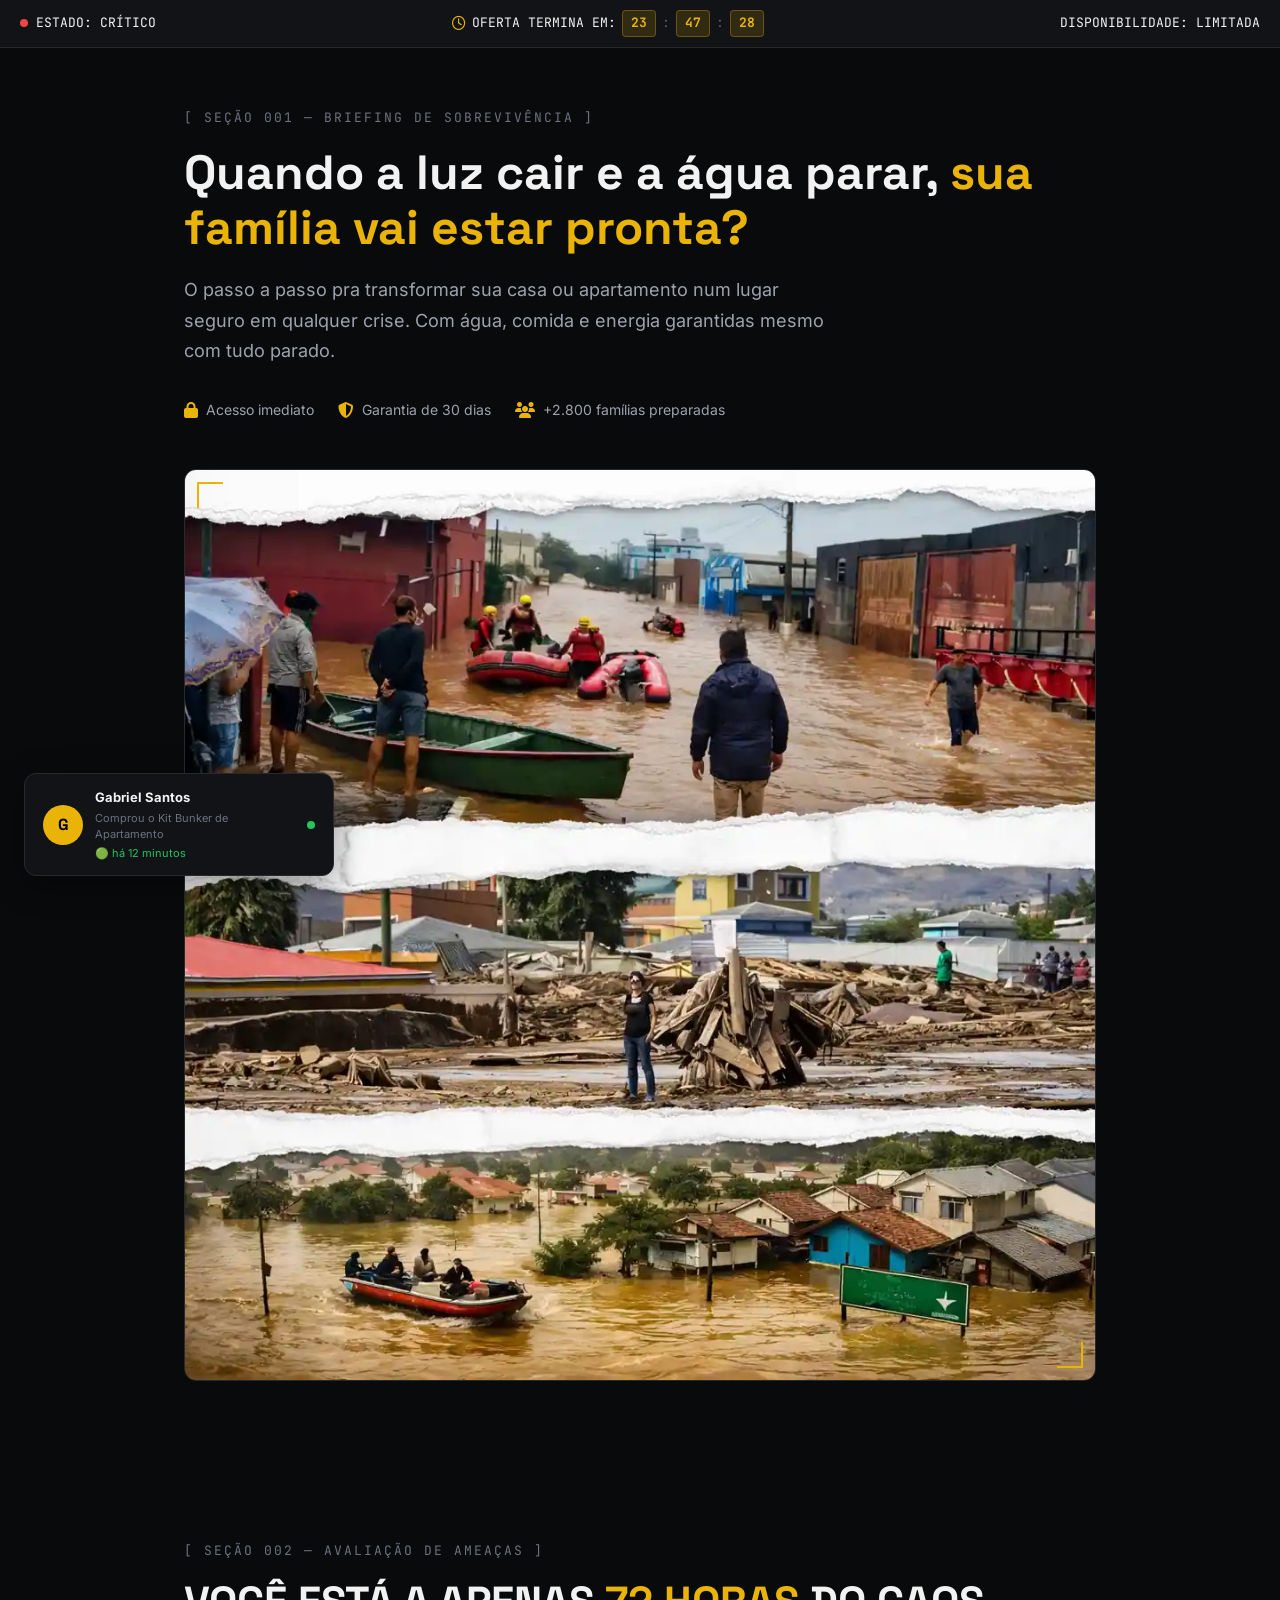
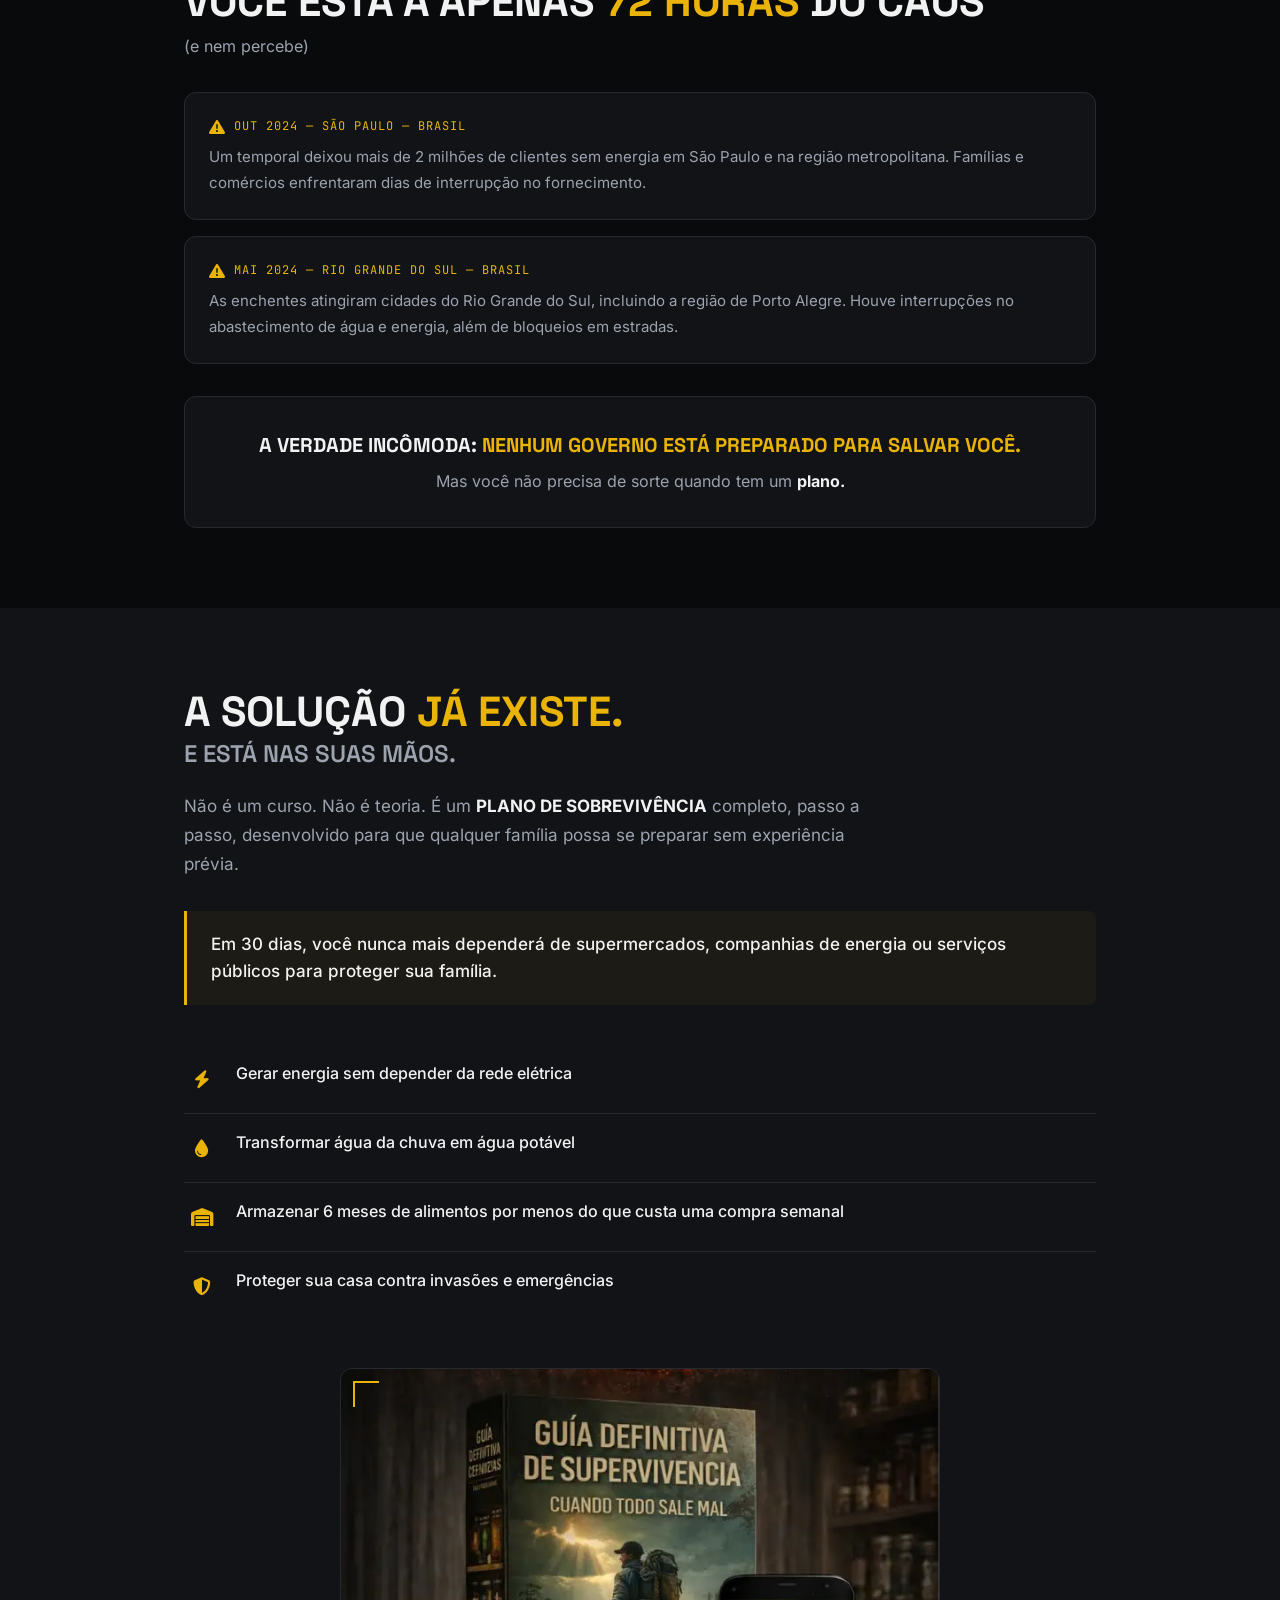
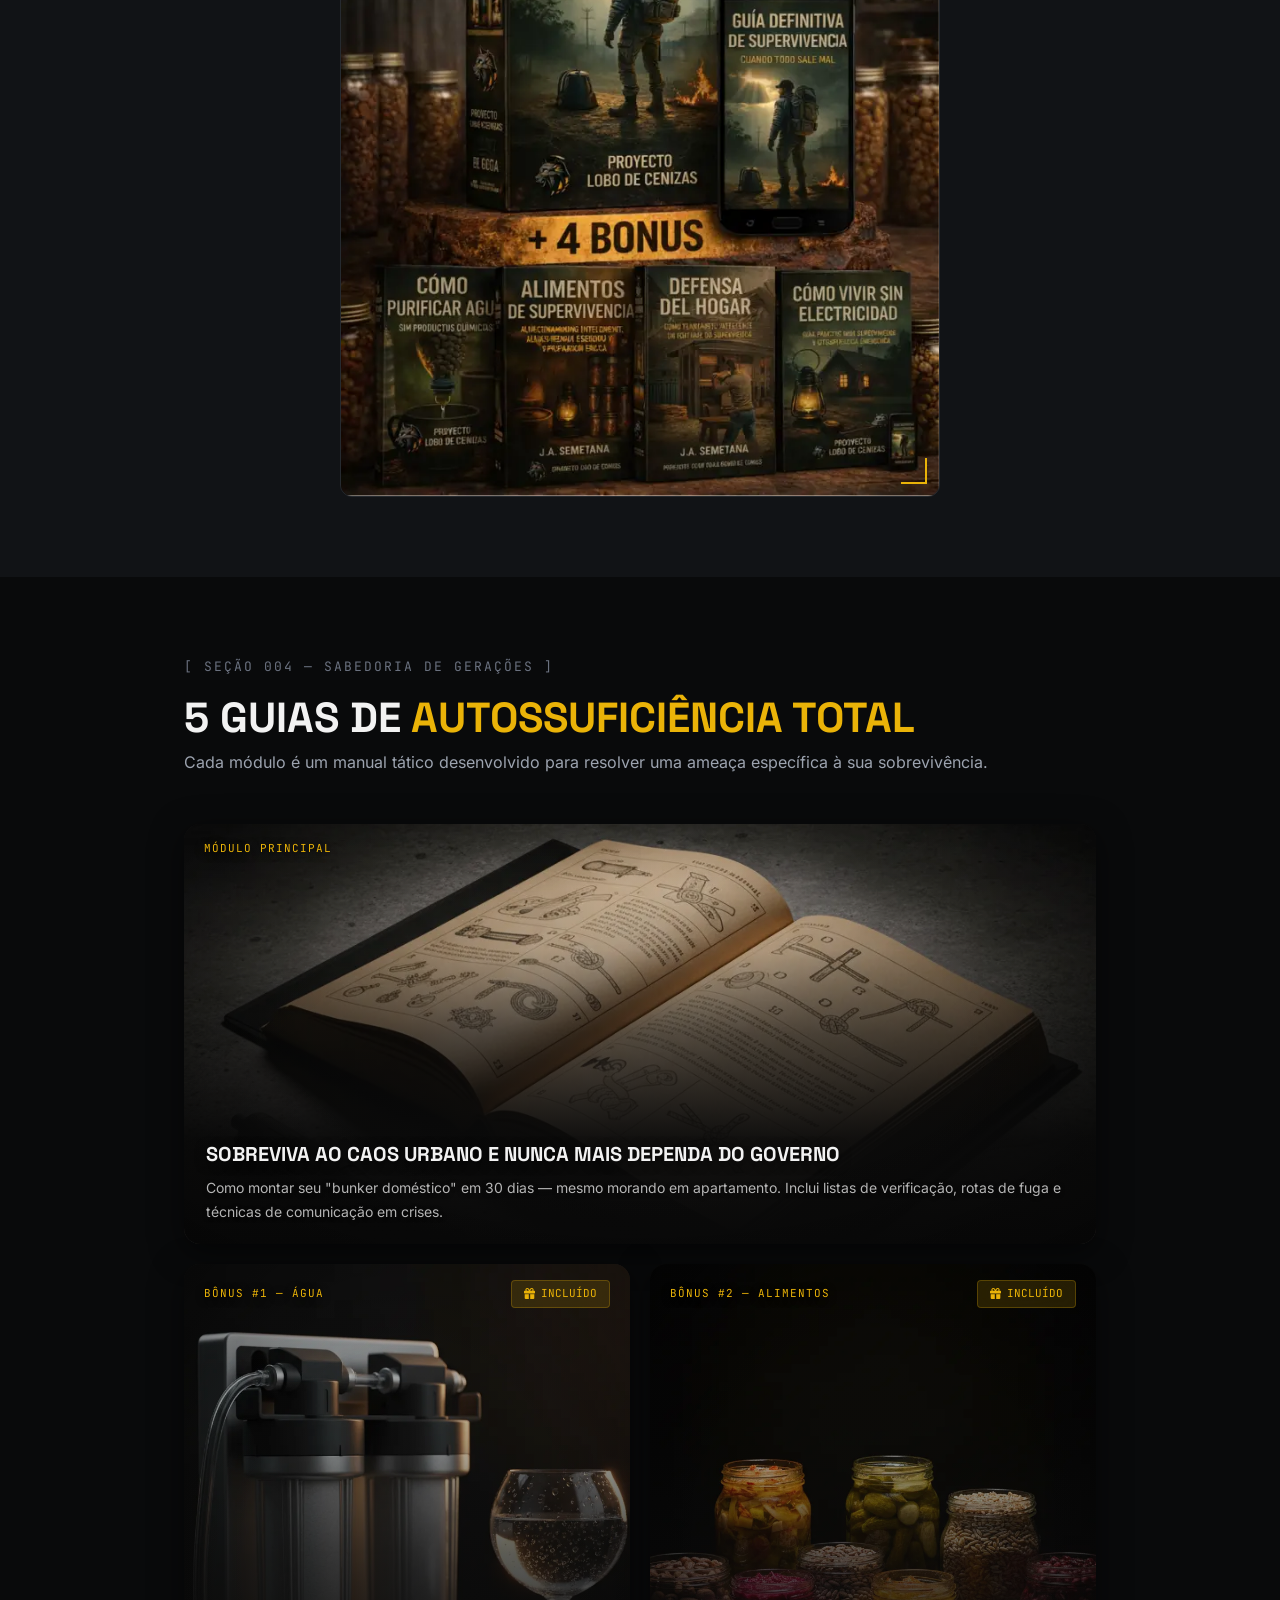
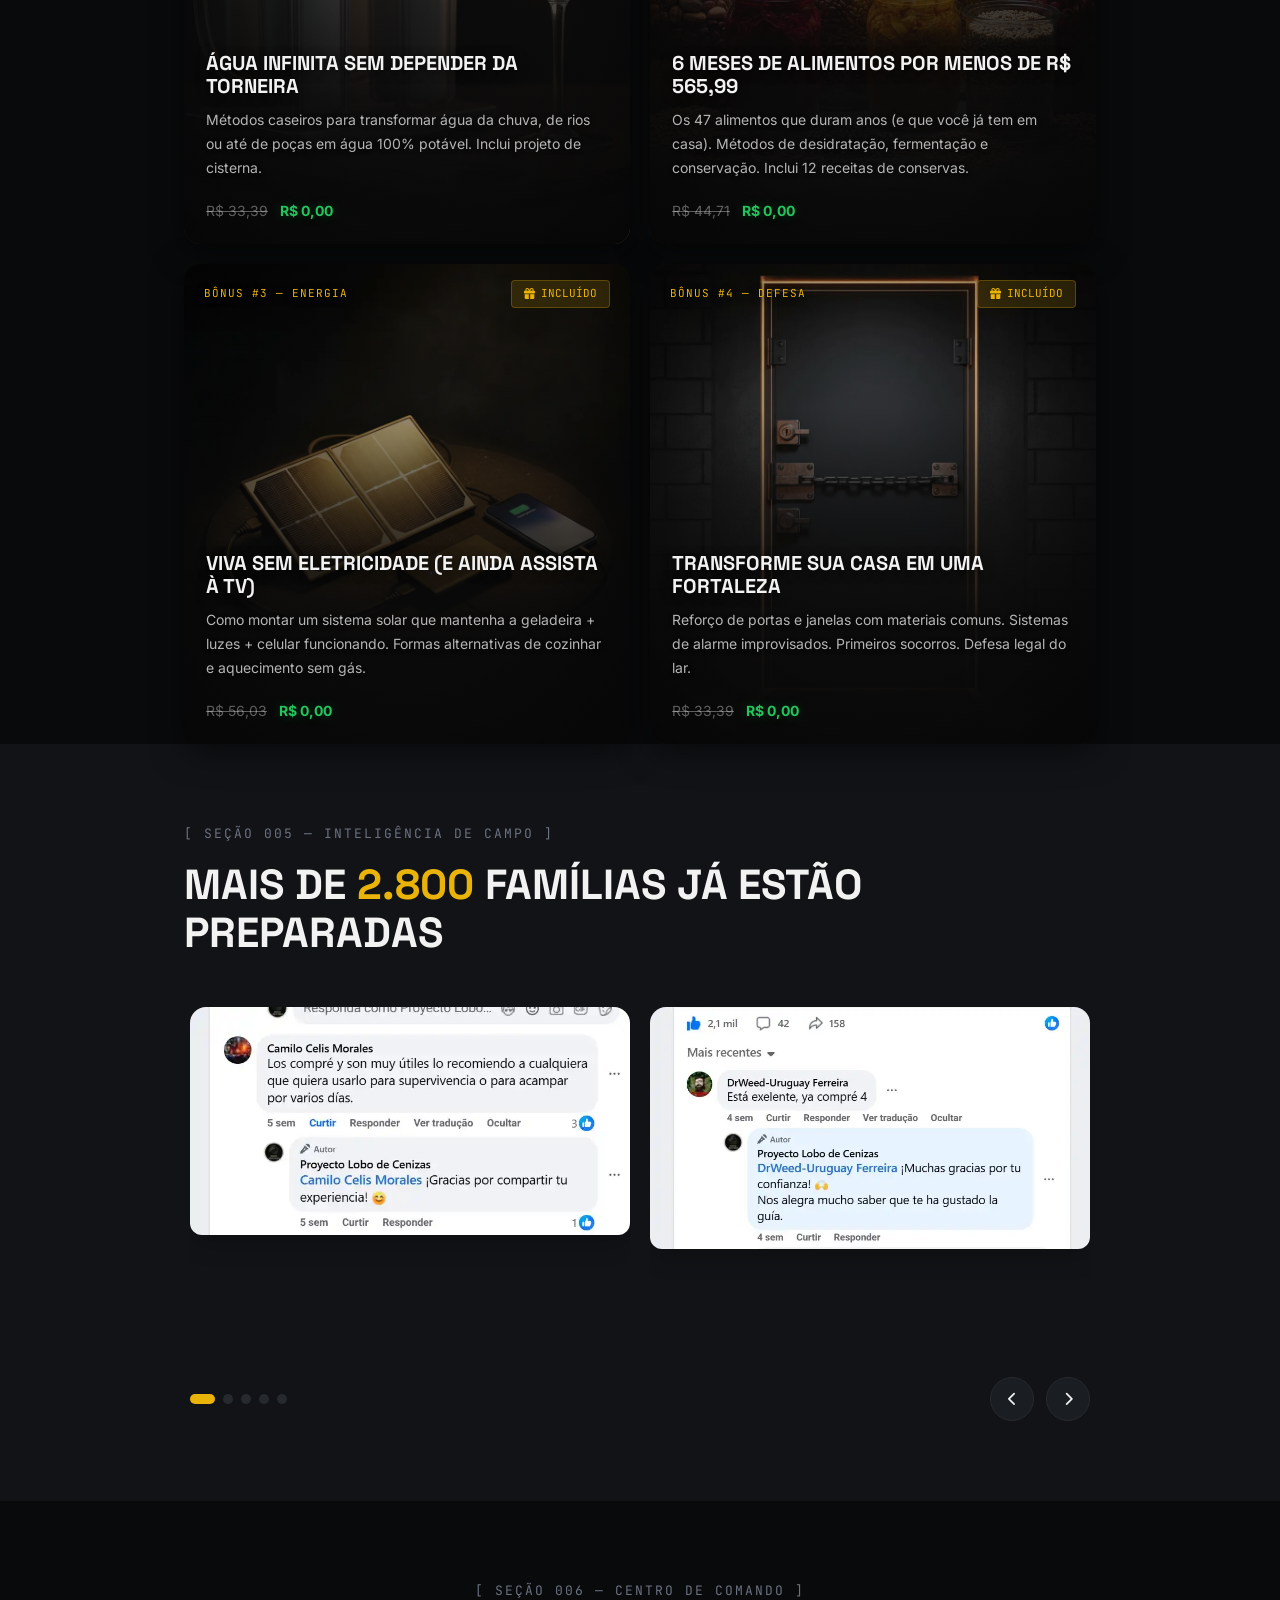
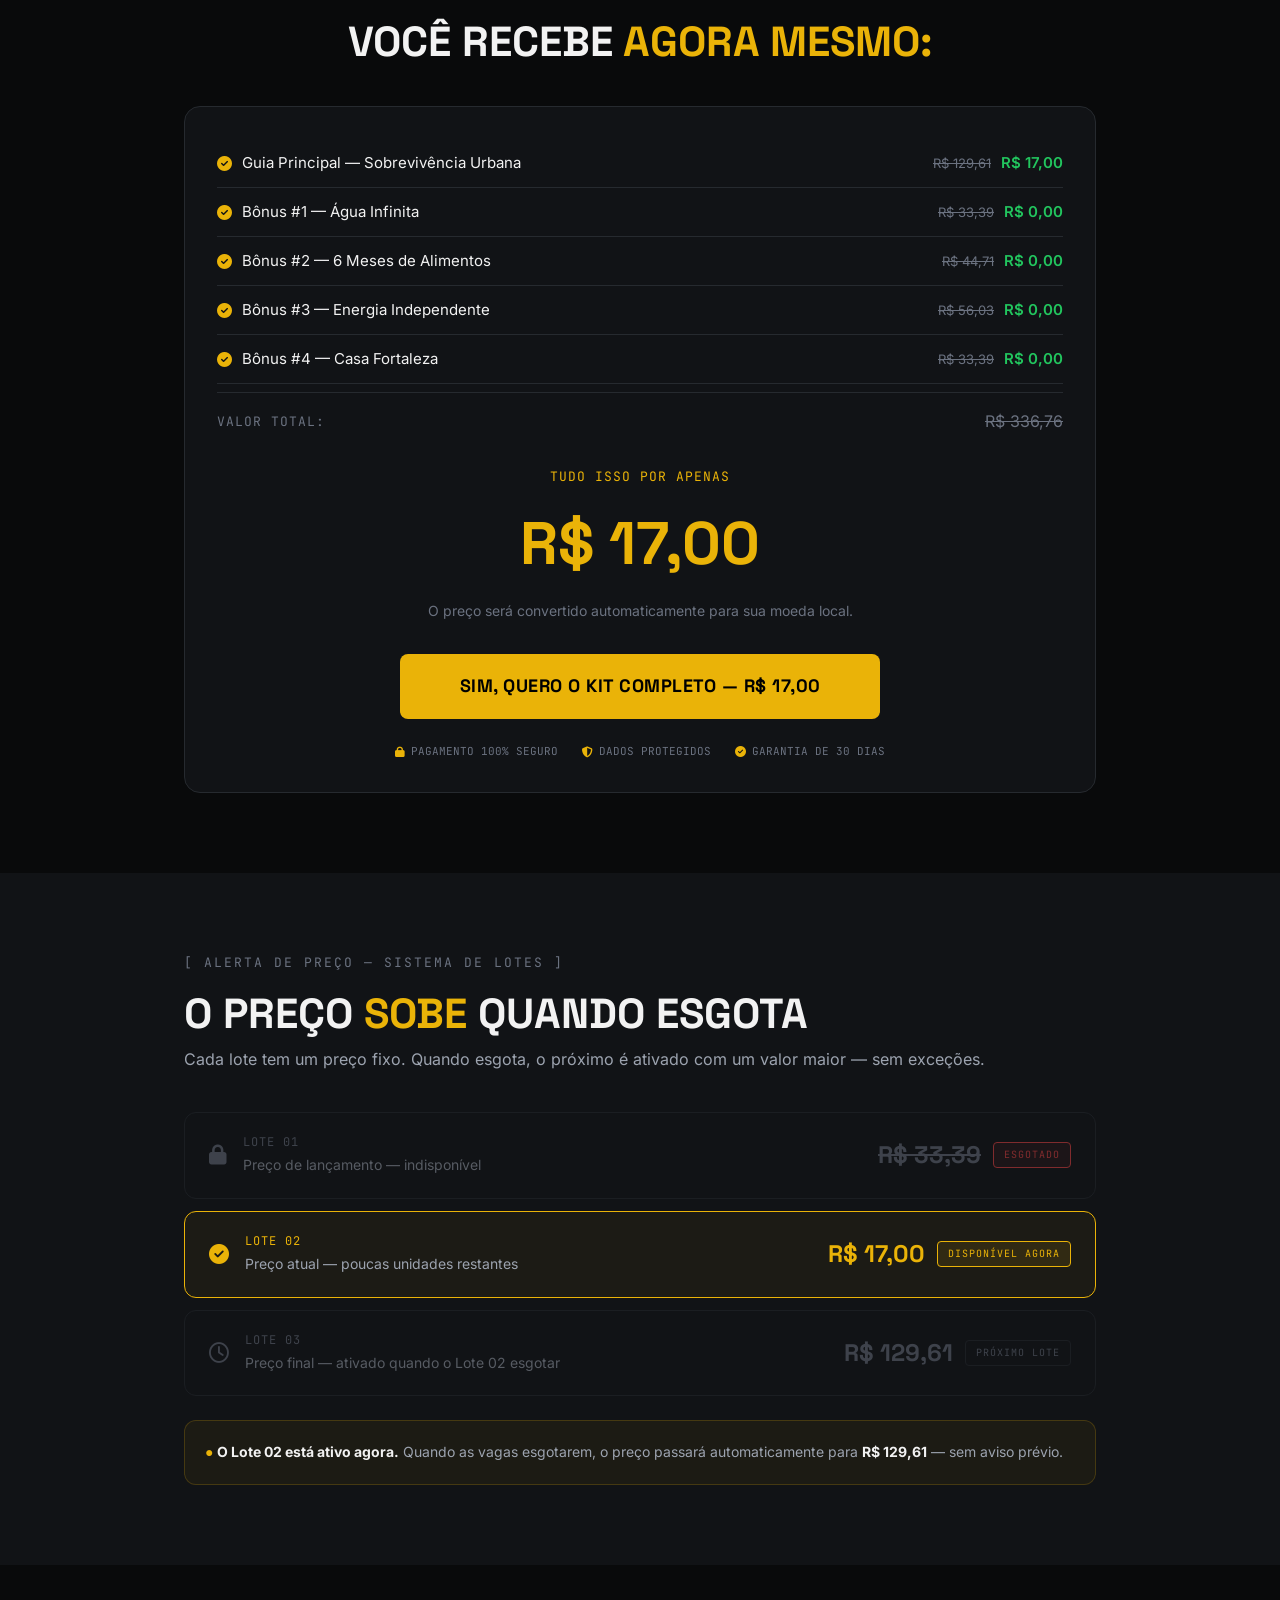
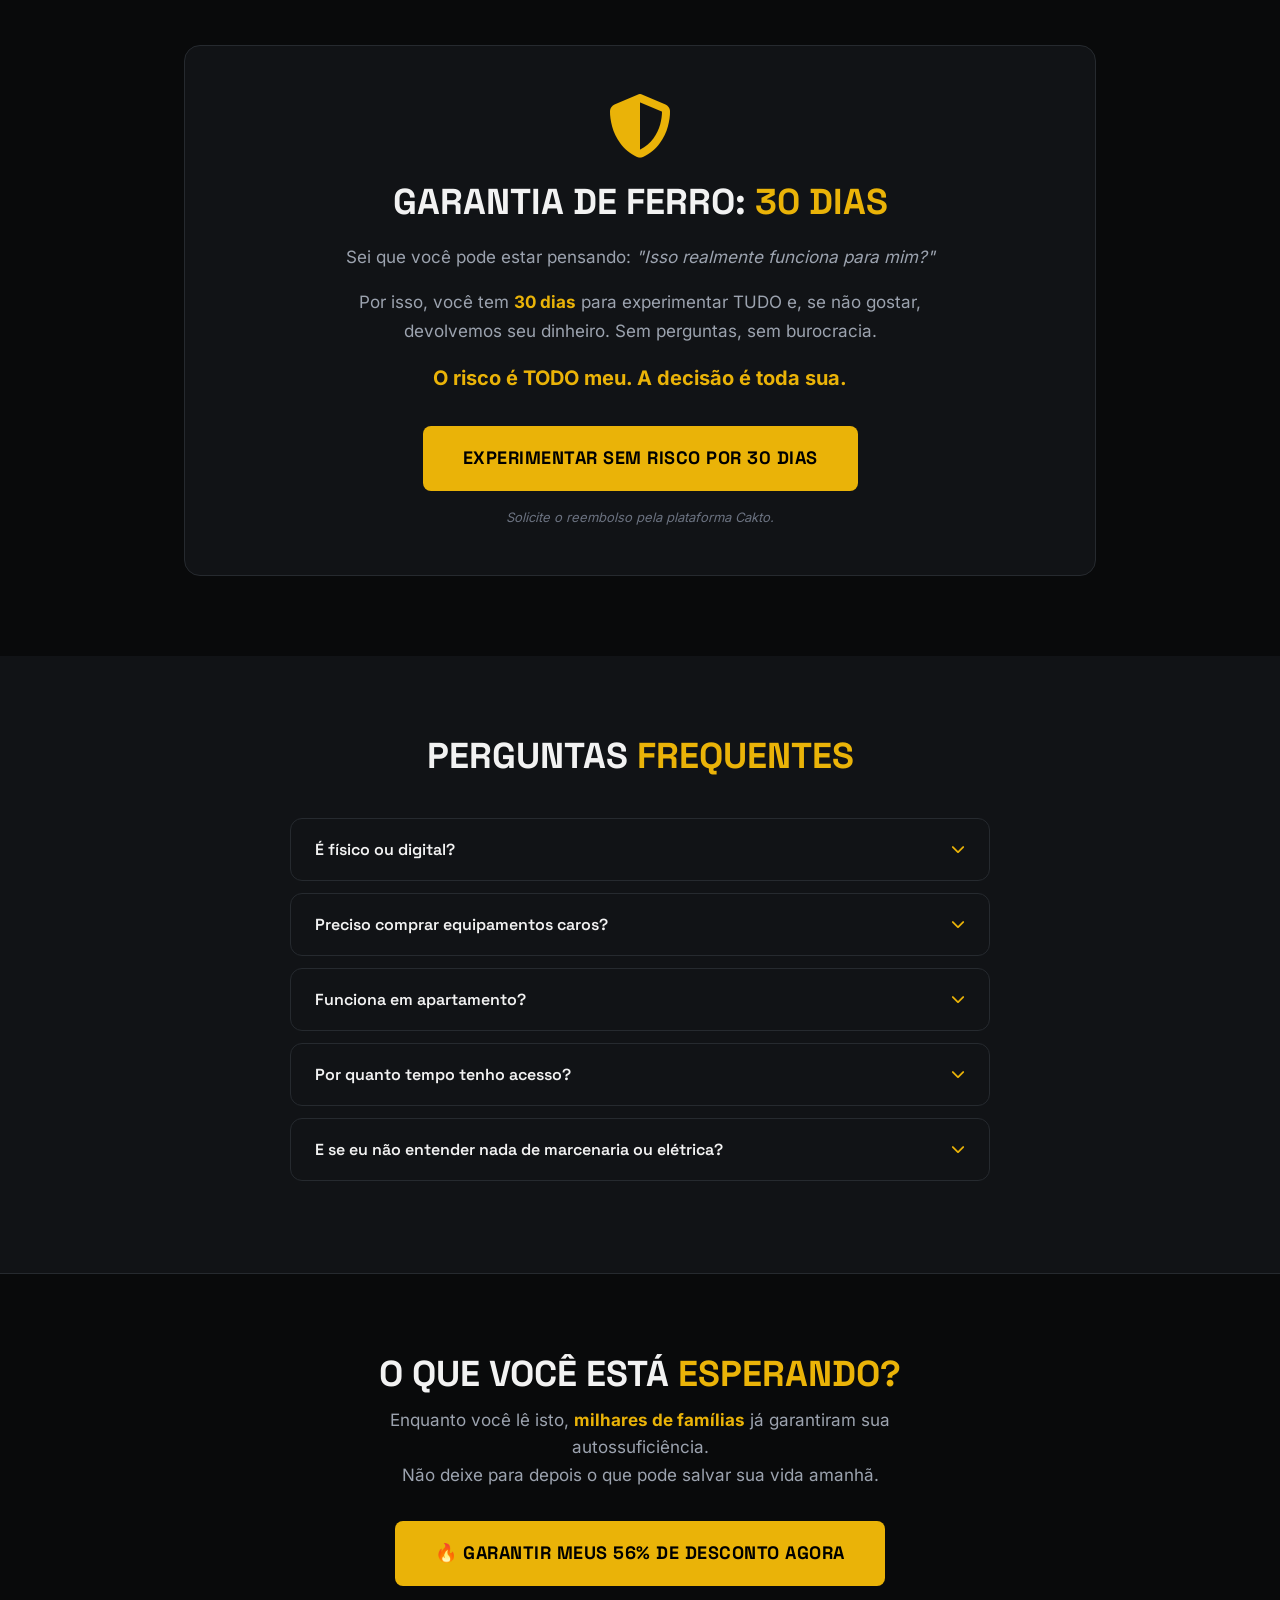
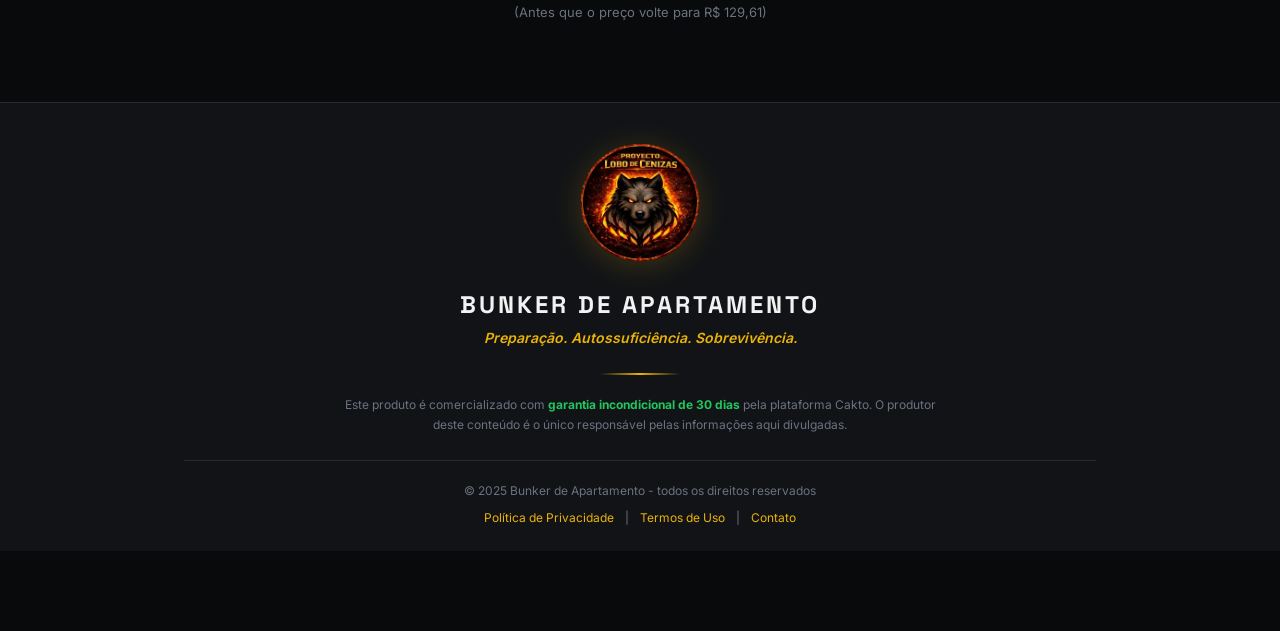
==== index.html @ 558b92d3 "Corrige valor do popup de saída para menos de R$20" ====
<!DOCTYPE html>
<html lang="pt-BR"><head>
    <!-- Google Tag Manager -->
    
    <!-- End Google Tag Manager -->
    <meta charset="UTF-8">
    <link rel="canonical" href="https://bunkerdeapartamento.netlify.app/">
    <meta name="viewport" content="width=device-width, initial-scale=1.0">
    <title>Bunker de Apartamento - R$ 17,00 | Torne-se Autossuficiente</title>
    <meta name="description" content="Aprenda a gerar energia, purificar água e armazenar alimentos em 30 dias. Kit completo com 5 guias + bônus. Garantia de 30 dias.">
    
    
    <link href="assets/css/css2-827140c7.css" rel="stylesheet">
    <link rel="stylesheet" href="assets/css/all.min-aff6ea18.css" media="print" onload="this.media='all'">
    
<style>
*{margin:0;padding:0;box-sizing:border-box;}
:root{--bg:#090A0B;--bg2:#111316;--bg3:#1a1d22;--accent:#EAB308;--accent2:#CA9A06;--border:#262A2F;--text:#F2F2F2;--text2:#9CA3AF;--text3:#6B7280;--green:#22C55E;--red:#EF4444;}
html{scroll-behavior:smooth;}
body{font-family:'Inter',sans-serif;line-height:1.6;color:var(--text);background:var(--bg);overflow-x:hidden;-webkit-font-smoothing:antialiased;-moz-osx-font-smoothing:grayscale;padding-top:48px;}
h1,h2,h3,h4{font-family:'Space Grotesk',sans-serif;font-weight:800;line-height:1.15;}
.mono{font-family:'JetBrains Mono',monospace;}
.section-label{font-family:'JetBrains Mono',monospace;font-size:13px;color:var(--text3);letter-spacing:2px;text-transform:uppercase;margin-bottom:16px;}
.container{max-width:960px;margin:0 auto;padding:0 24px;}
.accent{color:var(--accent);}
@keyframes pulse-glow{0%,100%{box-shadow:0 0 20px rgba(234,179,8,0.3);}50%{box-shadow:0 0 40px rgba(234,179,8,0.6);}}
@keyframes blink{0%,100%{opacity:1;}50%{opacity:0.3;}}
.cta-btn{display:inline-flex;align-items:center;justify-content:center;gap:10px;background:var(--accent);color:#000;font-family:'Space Grotesk',sans-serif;font-size:18px;font-weight:800;padding:18px 40px;border:none;border-radius:8px;cursor:pointer;text-transform:uppercase;text-decoration:none;transition:all .3s;animation:pulse-glow 2s infinite;letter-spacing:0.5px;}
.cta-btn:hover{background:var(--accent2);transform:translateY(-2px);}
/* URGENCY BAR */
#countdown-bar{position:fixed;top:0;left:0;width:100%;background:var(--bg2);border-bottom:1px solid var(--border);color:var(--text);padding:10px 20px;z-index:1000;display:flex;align-items:center;justify-content:space-between;font-size:13px;font-family:'JetBrains Mono',monospace;}
#countdown-bar .status{display:flex;align-items:center;gap:8px;}
#countdown-bar .status .dot{width:8px;height:8px;border-radius:50%;background:var(--red);animation:blink 1.5s infinite;}
#countdown-bar .timer-wrap{display:flex;align-items:center;gap:6px;}
.cdb{background:rgba(234,179,8,0.15);border:1px solid rgba(234,179,8,0.3);border-radius:4px;padding:2px 8px;font-weight:700;color:var(--accent);min-width:30px;text-align:center;}
.cds{opacity:.5;color:var(--text2);}
/* SECTIONS */
section{padding:80px 0;}
@media(max-width:768px){section{padding:60px 0;}}
/* HERO */
.hero-badges{display:flex;gap:24px;flex-wrap:wrap;margin-top:32px;}
.hero-badge{display:flex;align-items:center;gap:8px;font-size:14px;color:var(--text2);}
.hero-badge i{color:var(--accent);font-size:16px;}
.hero-img-wrap{margin-top:48px;position:relative;border-radius:12px;overflow:hidden;border:1px solid var(--border);}
.hero-img-wrap::before,.hero-img-wrap::after{content:'';position:absolute;width:24px;height:24px;border:2px solid var(--accent);z-index:2;}
.hero-img-wrap::before{top:12px;left:12px;border-right:none;border-bottom:none;}
.hero-img-wrap::after{bottom:12px;right:12px;border-left:none;border-top:none;}
/* CRISIS CARDS */
.crisis-card{background:var(--bg2);border:1px solid var(--border);border-radius:12px;padding:24px;margin-bottom:16px;}
.crisis-card .tag{font-family:'JetBrains Mono',monospace;font-size:12px;color:var(--accent);letter-spacing:1px;margin-bottom:8px;display:flex;align-items:center;gap:8px;}
.crisis-card .tag i{color:var(--accent);font-size:16px;}
/* BENEFIT LIST */
.benefit-item{display:flex;align-items:flex-start;gap:16px;padding:16px 0;border-bottom:1px solid var(--border);}
.benefit-item:last-child{border-bottom:none;}
.benefit-icon{width:36px;height:36px;min-width:36px;display:flex;align-items:center;justify-content:center;color:var(--accent);font-size:18px;}
/* QUOTE BOX */
.quote-box{border-left:3px solid var(--accent);padding:20px 24px;background:rgba(234,179,8,0.05);border-radius:0 8px 8px 0;margin:32px 0;font-size:17px;font-weight:500;color:var(--text);}
/* GUIDE CARDS — CINEMATIC */
.guide-card{position:relative;border-radius:16px;overflow:hidden;transition:all .4s ease;min-height:480px;display:flex;flex-direction:column;justify-content:flex-end;background:#0a0a0a;box-shadow:0 8px 32px rgba(0,0,0,0.5),inset 0 1px 0 rgba(255,255,255,0.03);}
.guide-card:hover{transform:translateY(-4px);box-shadow:0 16px 48px rgba(0,0,0,0.6),0 0 30px rgba(234,179,8,0.08);}
.guide-card .card-img{position:absolute;inset:0;width:100%;height:100%;object-fit:cover;object-position:center;z-index:1;transition:transform .6s ease,filter .4s ease;filter:brightness(0.85);}
.guide-card:hover .card-img{transform:scale(1.04);filter:brightness(0.95);}
/* Gradient overlay - bottom fade into dark for text */
.guide-card::before{content:'';position:absolute;inset:0;z-index:2;background:linear-gradient(0deg,#0a0a0a 0%,rgba(10,10,10,0.95) 25%,rgba(10,10,10,0.6) 50%,rgba(10,10,10,0.15) 70%,transparent 100%);pointer-events:none;}
/* Vignette */
.guide-card::after{content:'';position:absolute;inset:0;z-index:2;background:radial-gradient(ellipse at center,transparent 50%,rgba(0,0,0,0.4) 100%);pointer-events:none;}
.guide-card-header{position:absolute;top:0;left:0;right:0;display:flex;justify-content:space-between;align-items:center;padding:16px 20px;z-index:5;}
.guide-card-header .tag{font-family:'JetBrains Mono',monospace;font-size:11px;color:var(--accent);letter-spacing:1px;text-transform:uppercase;text-shadow:0 2px 8px rgba(0,0,0,0.8);}
.guide-card-header .badge{font-family:'JetBrains Mono',monospace;font-size:11px;color:var(--accent);background:rgba(234,179,8,0.15);backdrop-filter:blur(8px);-webkit-backdrop-filter:blur(8px);border:1px solid rgba(234,179,8,0.25);padding:4px 12px;border-radius:4px;display:flex;align-items:center;gap:6px;}
.guide-card-body{position:relative;z-index:3;padding:24px 22px 20px;}
.guide-card-body h3{font-size:20px;margin-bottom:10px;text-transform:uppercase;color:var(--text);text-shadow:0 2px 12px rgba(0,0,0,0.7);}
.guide-card-body p{font-size:14px;color:rgba(255,255,255,0.7);line-height:1.7;text-shadow:0 1px 4px rgba(0,0,0,0.5);}
.guide-card-price{position:relative;z-index:3;padding:0 22px 22px;display:flex;align-items:center;gap:12px;font-size:14px;}
.guide-card-price .old{text-decoration:line-through;color:rgba(255,255,255,0.35);}
.guide-card-price .new{color:var(--green);font-weight:700;text-shadow:0 0 12px rgba(34,197,94,0.3);}
/* Full-width card (módulo principal) */
.guide-card.full-width{min-height:420px;}
@media(max-width:768px){.guide-card{min-height:400px;}.guide-card.full-width{min-height:360px;}}
/* GRID */
.guides-grid{display:grid;grid-template-columns:repeat(2,1fr);gap:20px;}
@media(max-width:768px){.guides-grid{grid-template-columns:1fr;}}
/* LOT SYSTEM */
.lot-card{background:var(--bg2);border:1px solid var(--border);border-radius:12px;padding:20px 24px;display:flex;align-items:center;justify-content:space-between;margin-bottom:12px;position:relative;}
.lot-card.active{border-color:var(--accent);background:rgba(234,179,8,0.05);}
.lot-card .lot-info{display:flex;align-items:center;gap:16px;}
.lot-card .lot-info i{font-size:20px;color:var(--text3);}
.lot-card.active .lot-info i{color:var(--accent);}
.lot-name{font-family:'JetBrains Mono',monospace;font-size:12px;color:var(--text3);letter-spacing:1px;display:block;}
.lot-desc{font-size:14px;color:var(--text2);}
.lot-price{font-family:'Space Grotesk',sans-serif;font-size:24px;font-weight:800;color:var(--text);}
.lot-card.active .lot-price{color:var(--accent);}
.lot-badge{font-family:'JetBrains Mono',monospace;font-size:10px;padding:4px 10px;border-radius:4px;letter-spacing:1px;border:1px solid var(--border);}
.lot-badge.sold{color:var(--red);border-color:var(--red);background:rgba(239,68,68,0.1);}
.lot-badge.available{color:var(--accent);border-color:var(--accent);background:rgba(234,179,8,0.1);}
.lot-badge.next{color:var(--text3);}
/* PRICING SUMMARY */
.pricing-summary{background:var(--bg2);border:1px solid var(--border);border-radius:16px;padding:32px;text-align:center;margin-top:40px;}
.pricing-item{display:flex;justify-content:space-between;align-items:center;padding:12px 0;border-bottom:1px solid var(--border);font-size:15px;}
.pricing-item:last-child{border-bottom:none;}
.pricing-item .name{display:flex;align-items:center;gap:10px;}
.pricing-item .name i{color:var(--accent);}
.pricing-item .prices{display:flex;align-items:center;gap:10px;}
.pricing-item .prices .old{text-decoration:line-through;color:var(--text3);font-size:13px;}
.pricing-item .prices .new{color:var(--green);font-weight:600;}
/* TESTIMONIALS */
.testimonials-carousel-wrap{position:relative;max-width:900px;margin:0 auto;}
.testimonials-carousel{display:flex;overflow-x:auto;scroll-snap-type:x mandatory;gap:20px;padding:10px 0 30px;scroll-behavior:smooth;-webkit-overflow-scrolling:touch;scrollbar-width:none;}
.testimonials-carousel::-webkit-scrollbar{display:none;}
.testimonial-card{flex:0 0 calc(100% - 40px);scroll-snap-align:center;background:var(--bg2);border:1px solid var(--border);border-radius:16px;padding:28px;display:flex;flex-direction:column;}
@media(min-width:768px){.testimonial-card{flex:0 0 calc(50% - 10px);}}
.tc-stars{color:var(--accent);font-size:14px;margin-bottom:16px;}
.tc-headline{font-weight:700;font-size:17px;margin-bottom:12px;line-height:1.4;color:var(--text);}
.tc-text{font-size:14px;line-height:1.7;color:var(--text2);flex-grow:1;margin-bottom:16px;}
.tc-user{display:flex;align-items:center;gap:12px;padding-top:16px;border-top:1px solid var(--border);}
.tc-avatar{width:40px;height:40px;border-radius:50%;display:flex;align-items:center;justify-content:center;font-weight:700;font-size:16px;color:#fff;}
.tc-name{font-weight:600;font-size:14px;color:var(--text);}
.tc-title{font-size:12px;color:var(--text3);}
.carousel-controls{display:flex;align-items:center;justify-content:space-between;margin-top:16px;}
.carousel-dots{display:flex;gap:8px;}
.carousel-dot{width:10px;height:10px;border-radius:5px;background:var(--border);cursor:pointer;transition:all .3s;}
.carousel-dot.active{width:25px;background:var(--accent);}
.carousel-arrows{display:flex;gap:12px;}
.carousel-arrow{width:44px;height:44px;border-radius:50%;background:var(--bg3);border:1px solid var(--border);color:var(--text);display:flex;align-items:center;justify-content:center;cursor:pointer;font-size:14px;transition:all .2s;}
.carousel-arrow:hover{background:var(--accent);color:#000;border-color:var(--accent);}
/* GUARANTEE */
.guarantee-box{background:var(--bg2);border:1px solid var(--border);border-radius:16px;padding:48px 32px;text-align:center;}
/* FAQ */
.faq-item{background:var(--bg2);border:1px solid var(--border);border-radius:12px;margin-bottom:12px;overflow:hidden;}
.faq-question{width:100%;padding:20px 24px;background:transparent;border:none;text-align:left;font-family:'Space Grotesk',sans-serif;font-size:16px;font-weight:600;color:var(--text);cursor:pointer;display:flex;justify-content:space-between;align-items:center;}
.faq-question i{color:var(--accent);transition:transform .3s;font-size:14px;}
.faq-answer{max-height:0;overflow:hidden;transition:max-height .3s ease;padding:0 24px;}
.faq-answer p{padding:0 0 20px;font-size:15px;line-height:1.7;color:var(--text2);}
/* EXPERT / AUTHORITY */
.expert-wrap{display:flex;flex-direction:row;gap:40px;align-items:center;background:var(--bg3);border:1px solid var(--border);border-radius:16px;padding:40px;margin-top:24px;}
.expert-img-wrap{flex:0 0 40%;max-width:400px;border-radius:12px;overflow:hidden;border:1px solid var(--border);}
.expert-img-wrap img{width:100%;height:auto;display:block;}
.expert-content{flex:1;}
.expert-title{font-size:32px;margin-bottom:12px;}
.expert-subtitle{font-size:16px;color:var(--accent);font-weight:600;margin-bottom:24px;letter-spacing:1px;font-family:'JetBrains Mono',monospace;text-transform:uppercase;}
.expert-text{font-size:16px;color:var(--text2);line-height:1.7;margin-bottom:16px;}
/* FOOTER */
footer{background:var(--bg2);border-top:1px solid var(--border);padding:40px 0 24px;text-align:center;}
/* SOCIAL PROOF */
#social-proof-popup{position:fixed;bottom:24px;left:24px;z-index:9999;background:var(--bg2);border:1px solid var(--border);border-radius:12px;padding:14px 18px;box-shadow:0 8px 32px rgba(0,0,0,.4);display:none;align-items:center;gap:12px;max-width:310px;width:90%;}
.sp-avatar{width:40px;height:40px;border-radius:50%;background:var(--accent);display:flex;align-items:center;justify-content:center;font-family:'Space Grotesk',sans-serif;font-size:16px;color:#000;font-weight:700;flex-shrink:0;}
.sp-text{font-size:13px;line-height:1.5;color:var(--text2);}
.sp-text strong{color:var(--text);}
.sp-text span{color:var(--text3);font-size:11px;display:block;margin-top:2px;}
.sp-dot{width:8px;height:8px;border-radius:50%;background:var(--green);flex-shrink:0;animation:blink 1.5s infinite;}
/* MOBILE */
@media(max-width:768px){
#countdown-bar{flex-wrap:wrap;justify-content:center;gap:6px;padding:8px 12px;font-size:11px;}
h1{font-size:28px!important;}
h2{font-size:28px!important;}
.hero-badges{flex-direction:column;gap:12px;}
.cta-btn{font-size:16px;padding:16px 28px;width:100%;}
.guide-card img{height:200px;}
.lot-card{flex-wrap:wrap;gap:12px;}
.pricing-item{flex-direction:column;gap:6px;text-align:center;}
.expert-wrap{flex-direction:column;padding:24px;}
.expert-img-wrap{flex:0 0 100%;max-width:100%;}
}
</style>
<!-- EC:PIXELS --></head>
<body>

<!-- URGENCY BAR -->
<div id="countdown-bar" data-ec-section="s1">
    <div class="status"><span class="dot"></span> ESTADO: CRÍTICO</div>
    <div class="timer-wrap">
        <i class="fa-regular fa-clock" style="color:var(--accent);font-size:14px;"></i> OFERTA TERMINA EM:
        <span class="cdb" id="cd-h">23</span><span class="cds">:</span><span class="cdb" id="cd-m">47</span><span class="cds">:</span><span class="cdb" id="cd-s">33</span>
    </div>
    <div class="status">DISPONIBILIDADE: LIMITADA</div>
</div>

<!-- HERO -->
<section style="padding-top:60px;" data-ec-section="s2">
<div class="container">
    <p class="section-label">[ SEÇÃO 001 — BRIEFING DE SOBREVIVÊNCIA ]</p>
    <h1 style="font-size:48px;margin-bottom:20px;">Quando a luz cair e a água parar, <span class="accent">sua família vai estar pronta?</span></h1>
    <p style="font-size:18px;color:var(--text2);max-width:640px;line-height:1.7;">O passo a passo pra transformar sua casa ou apartamento num lugar seguro em qualquer crise. Com água, comida e energia garantidas mesmo com tudo parado.</p>
    <div class="hero-badges">
        <div class="hero-badge"><i class="fa-solid fa-lock"></i> Acesso imediato</div>
        <div class="hero-badge"><i class="fa-solid fa-shield-halved"></i> Garantia de 30 dias</div>
        <div class="hero-badge"><i class="fa-solid fa-users"></i> +2.800 famílias preparadas</div>
    </div>
    <div class="hero-img-wrap">
        <img src="assets/img/newhero-867628a1.webp" alt="Bunker de Apartamento" width="960" height="540" style="width:100%;height:auto;display:block;" loading="eager" fetchpriority="high">
    </div>
</div>
</section>

<!-- 72 HORAS DO CAOS -->
<section style="background:var(--bg);" data-ec-section="s3">
<div class="container">
    <p class="section-label">[ SEÇÃO 002 — AVALIAÇÃO DE AMEAÇAS ]</p>
    <h2 style="font-size:42px;margin-bottom:8px;">VOCÊ ESTÁ A APENAS <span class="accent">72 HORAS</span> DO CAOS</h2>
    <p style="color:var(--text2);font-size:16px;margin-bottom:32px;">(e nem percebe)</p>

    <div class="crisis-card">
        <div class="tag"><i class="fa-solid fa-triangle-exclamation"></i> OUT 2024 — SÃO PAULO — BRASIL</div>
        <p style="color:var(--text2);font-size:15px;line-height:1.7;">Um temporal deixou mais de 2 milhões de clientes sem energia em São Paulo e na região metropolitana. Famílias e comércios enfrentaram dias de interrupção no fornecimento.</p>
    </div>
    <div class="crisis-card">
        <div class="tag"><i class="fa-solid fa-triangle-exclamation"></i> MAI 2024 — RIO GRANDE DO SUL — BRASIL</div>
        <p style="color:var(--text2);font-size:15px;line-height:1.7;">As enchentes atingiram cidades do Rio Grande do Sul, incluindo a região de Porto Alegre. Houve interrupções no abastecimento de água e energia, além de bloqueios em estradas.</p>
    </div>

    <div style="background:var(--bg2);border:1px solid var(--border);border-radius:12px;padding:32px;text-align:center;margin-top:32px;">
        <p style="font-family:'Space Grotesk',sans-serif;font-size:20px;font-weight:800;text-transform:uppercase;margin-bottom:8px;">A VERDADE INCÔMODA: <span class="accent">NENHUM GOVERNO ESTÁ PREPARADO PARA SALVAR VOCÊ.</span></p>
        <p style="color:var(--text2);font-size:16px;">Mas você não precisa de sorte quando tem um <strong style="color:var(--text);">plano.</strong></p>
    </div>
</div>
</section>

<!-- A SOLUÇÃO -->
<section style="background:var(--bg2);" data-ec-section="s4">
<div class="container">
    <h2 style="font-size:42px;margin-bottom:4px;">A SOLUÇÃO <span class="accent">JÁ EXISTE.</span></h2>
    <h3 style="font-size:24px;color:var(--text2);font-weight:600;margin-bottom:24px;">E ESTÁ NAS SUAS MÃOS.</h3>
    <p style="font-size:17px;color:var(--text2);max-width:700px;line-height:1.7;margin-bottom:32px;">Não é um curso. Não é teoria. É um <strong style="color:var(--text);">PLANO DE SOBREVIVÊNCIA</strong> completo, passo a passo, desenvolvido para que qualquer família possa se preparar sem experiência prévia.</p>

    <div class="quote-box">Em 30 dias, você nunca mais dependerá de supermercados, companhias de energia ou serviços públicos para proteger sua família.</div>

    <div style="margin-top:40px;">
        <div class="benefit-item"><div class="benefit-icon"><i class="fa-solid fa-bolt"></i></div><div><p style="font-size:16px;font-weight:500;">Gerar energia sem depender da rede elétrica</p></div></div>
        <div class="benefit-item"><div class="benefit-icon"><i class="fa-solid fa-droplet"></i></div><div><p style="font-size:16px;font-weight:500;">Transformar água da chuva em água potável</p></div></div>
        <div class="benefit-item"><div class="benefit-icon"><i class="fa-solid fa-warehouse"></i></div><div><p style="font-size:16px;font-weight:500;">Armazenar 6 meses de alimentos por menos do que custa uma compra semanal</p></div></div>
        <div class="benefit-item"><div class="benefit-icon"><i class="fa-solid fa-shield-halved"></i></div><div><p style="font-size:16px;font-weight:500;">Proteger sua casa contra invasões e emergências</p></div></div>
    </div>

    <div class="hero-img-wrap" style="margin:48px auto 0; max-width:600px;">
        <img src="assets/img/kitlobo2-8f04a1a2.webp" alt="Bunker de Apartamento" style="width:100%;height:auto;display:block;" loading="lazy">
    </div>
</div>
</section>

<!-- 5 GUÍAS -->
<section id="secao-guias" style="background:var(--bg);" data-ec-section="s5">
<div class="container">
    <p class="section-label">[ SEÇÃO 004 — SABEDORIA DE GERAÇÕES ]</p>
    <h2 style="font-size:42px;margin-bottom:8px;">5 GUIAS DE <span class="accent">AUTOSSUFICIÊNCIA TOTAL</span></h2>
    <p style="color:var(--text2);font-size:16px;margin-bottom:48px;">Cada módulo é um manual tático desenvolvido para resolver uma ameaça específica à sua sobrevivência.</p>

    <div class="guides-grid">
        <!-- MÓDULO PRINCIPAL -->
        <div class="guide-card full-width" style="grid-column:1/-1;">
            <img class="card-img" src="assets/img/b676ed205_generated_b575cec3-88e58768.webp" alt="Guia Principal" loading="lazy">
            <div class="guide-card-header"><span class="tag">MÓDULO PRINCIPAL</span></div>
            <div class="guide-card-body">
                <h3>SOBREVIVA AO CAOS URBANO E NUNCA MAIS DEPENDA DO GOVERNO</h3>
                <p>Como montar seu "bunker doméstico" em 30 dias — mesmo morando em apartamento. Inclui listas de verificação, rotas de fuga e técnicas de comunicação em crises.</p>
            </div>
        </div>

        <!-- BONO 1 -->
        <div class="guide-card">
            <img class="card-img" src="assets/img/db0dedc5a_generated_ba6a595b-dd8763d0.webp" alt="Água Infinita" loading="lazy">
            <div class="guide-card-header"><span class="tag">BÔNUS #1 — ÁGUA</span><span class="badge"><i class="fa-solid fa-gift"></i> INCLUÍDO</span></div>
            <div class="guide-card-body">
                <h3>ÁGUA INFINITA SEM DEPENDER DA TORNEIRA</h3>
                <p>Métodos caseiros para transformar água da chuva, de rios ou até de poças em água 100% potável. Inclui projeto de cisterna.</p>
            </div>
            <div class="guide-card-price"><span class="old">R$ 33,39</span> <span class="new">R$ 0,00</span></div>
        </div>

        <!-- BONO 2 -->
        <div class="guide-card" style="min-height:580px;">
            <img class="card-img" src="assets/img/e209225a6_generated_dbbad6a2-dba01ea2.webp" alt="6 Meses de Alimentos" loading="lazy" style="object-position:center top;">
            <div class="guide-card-header"><span class="tag">BÔNUS #2 — ALIMENTOS</span><span class="badge"><i class="fa-solid fa-gift"></i> INCLUÍDO</span></div>
            <div class="guide-card-body">
                <h3>6 MESES DE ALIMENTOS POR MENOS DE R$ 565,99</h3>
                <p>Os 47 alimentos que duram anos (e que você já tem em casa). Métodos de desidratação, fermentação e conservação. Inclui 12 receitas de conservas.</p>
            </div>
            <div class="guide-card-price"><span class="old">R$ 44,71</span> <span class="new">R$ 0,00</span></div>
        </div>

        <!-- BONO 3 -->
        <div class="guide-card">
            <img class="card-img" src="assets/img/fba47e1b7_generated_b2ee778c-995fe374.webp" alt="Energia Independente" loading="lazy">
            <div class="guide-card-header"><span class="tag">BÔNUS #3 — ENERGIA</span><span class="badge"><i class="fa-solid fa-gift"></i> INCLUÍDO</span></div>
            <div class="guide-card-body">
                <h3>VIVA SEM ELETRICIDADE (E AINDA ASSISTA À TV)</h3>
                <p>Como montar um sistema solar que mantenha a geladeira + luzes + celular funcionando. Formas alternativas de cozinhar e aquecimento sem gás.</p>
            </div>
            <div class="guide-card-price"><span class="old">R$ 56,03</span> <span class="new">R$ 0,00</span></div>
        </div>

        <!-- BONO 4 -->
        <div class="guide-card">
            <img class="card-img" src="assets/img/8f033206f_generated_349237f1-ac15fc2e.webp" alt="Casa Fortaleza" loading="lazy">
            <div class="guide-card-header"><span class="tag">BÔNUS #4 — DEFESA</span><span class="badge"><i class="fa-solid fa-gift"></i> INCLUÍDO</span></div>
            <div class="guide-card-body">
                <h3>TRANSFORME SUA CASA EM UMA FORTALEZA</h3>
                <p>Reforço de portas e janelas com materiais comuns. Sistemas de alarme improvisados. Primeiros socorros. Defesa legal do lar.</p>
            </div>
            <div class="guide-card-price"><span class="old">R$ 33,39</span> <span class="new">R$ 0,00</span></div>
        </div>


    </div>
</div>

<!-- TESTIMONIALS -->
<section style="background:var(--bg2);">
<div class="container">
    <p class="section-label">[ SEÇÃO 005 — INTELIGÊNCIA DE CAMPO ]</p>
    <h2 style="font-size:42px;margin-bottom:40px;">MAIS DE <span class="accent">2.800</span> FAMÍLIAS JÁ ESTÃO PREPARADAS</h2>

    <div class="testimonials-carousel-wrap">
        <div class="testimonials-carousel" id="reviewsCarousel">

            <div class="testimonial-card" style="padding:0; overflow:hidden; border:none; background:transparent;">
                <img src="assets/img/comentario10-32967128.webp" alt="Depoimento" loading="lazy" style="width:100%; height:auto; display:block; border-radius:12px; box-shadow:0 8px 24px rgba(0,0,0,0.2);">
            </div>

            <div class="testimonial-card" style="padding:0; overflow:hidden; border:none; background:transparent;">
                <img src="assets/img/comentario9-c6259cd0.webp" alt="Depoimento" loading="lazy" style="width:100%; height:auto; display:block; border-radius:12px; box-shadow:0 8px 24px rgba(0,0,0,0.2);">
            </div>

            <div class="testimonial-card" style="padding:0; overflow:hidden; border:none; background:transparent;">
                <img src="assets/img/comentario4-726eb13d.webp" alt="Depoimento" loading="lazy" style="width:100%; height:auto; display:block; border-radius:12px; box-shadow:0 8px 24px rgba(0,0,0,0.2);">
            </div>

            <div class="testimonial-card" style="padding:0; overflow:hidden; border:none; background:transparent;">
                <img src="assets/img/comentariocamila-0e749819.webp" alt="Depoimento" loading="lazy" style="width:100%; height:auto; display:block; border-radius:12px; box-shadow:0 8px 24px rgba(0,0,0,0.2);">
            </div>

            <div class="testimonial-card" style="padding:0; overflow:hidden; border:none; background:transparent;">
                <img src="assets/img/comentario3-be36db12.webp" alt="Depoimento" loading="lazy" style="width:100%; height:auto; display:block; border-radius:12px; box-shadow:0 8px 24px rgba(0,0,0,0.2);">
            </div>
        </div>

        <div class="carousel-controls">
            <div class="carousel-dots" id="carouselDots">
                <div class="carousel-dot active" onclick="scrollToCard(0)"></div>
                <div class="carousel-dot" onclick="scrollToCard(1)"></div>
                <div class="carousel-dot" onclick="scrollToCard(2)"></div>
                <div class="carousel-dot" onclick="scrollToCard(3)"></div>
                <div class="carousel-dot" onclick="scrollToCard(4)"></div>
            </div>
            <div class="carousel-arrows">
                <button class="carousel-arrow" onclick="scrollCarousel(-1)"><i class="fa-solid fa-chevron-left"></i></button>
                <button class="carousel-arrow" onclick="scrollCarousel(1)"><i class="fa-solid fa-chevron-right"></i></button>
            </div>
        </div>
    </div>
</div>
</section>


<!-- PRICING SUMMARY -->
<section id="card-preco" style="background:var(--bg);">
<div class="container">
    <p class="section-label" style="text-align:center;">[ SEÇÃO 006 — CENTRO DE COMANDO ]</p>
    <h2 style="font-size:42px;text-align:center;margin-bottom:32px;">VOCÊ RECEBE <span class="accent">AGORA MESMO:</span></h2>

    <div class="pricing-summary">
        <div class="pricing-item"><div class="name"><i class="fa-solid fa-circle-check"></i> Guia Principal — Sobrevivência Urbana</div><div class="prices"><span class="old">R$ 129,61</span> <span class="new">R$ 17,00</span></div></div>
        <div class="pricing-item"><div class="name"><i class="fa-solid fa-circle-check"></i> Bônus #1 — Água Infinita</div><div class="prices"><span class="old">R$ 33,39</span> <span class="new">R$ 0,00</span></div></div>
        <div class="pricing-item"><div class="name"><i class="fa-solid fa-circle-check"></i> Bônus #2 — 6 Meses de Alimentos</div><div class="prices"><span class="old">R$ 44,71</span> <span class="new">R$ 0,00</span></div></div>
        <div class="pricing-item"><div class="name"><i class="fa-solid fa-circle-check"></i> Bônus #3 — Energia Independente</div><div class="prices"><span class="old">R$ 56,03</span> <span class="new">R$ 0,00</span></div></div>
        <div class="pricing-item"><div class="name"><i class="fa-solid fa-circle-check"></i> Bônus #4 — Casa Fortaleza</div><div class="prices"><span class="old">R$ 33,39</span> <span class="new">R$ 0,00</span></div></div>


        <div style="padding:16px 0;border-top:1px solid var(--border);margin-top:8px;display:flex;justify-content:space-between;align-items:center;">
            <span class="mono" style="font-size:13px;color:var(--text3);letter-spacing:1px;">VALOR TOTAL:</span>
            <span style="text-decoration:line-through;color:var(--text3);font-size:16px;">R$ 336,76</span>
        </div>

        <p class="mono" style="font-size:13px;color:var(--accent);letter-spacing:1px;margin-top:16px;">TUDO ISSO POR APENAS</p>
        <p style="font-family:'Space Grotesk',sans-serif;font-size:60px;font-weight:800;color:var(--accent);margin:8px 0;">R$ 17,00</p>
        <p style="font-size:14px;color:var(--text3);margin-bottom:32px;">O preço será convertido automaticamente para sua moeda local.</p>

        <a id="begin_checkout" href="https://pay.cakto.com.br/b6y8nvj_1316810" target="_blank" rel="noopener noreferrer" class="cta-btn" style="width:100%;max-width:480px;" data-ec-checkout="1">SIM, QUERO O KIT COMPLETO — R$ 17,00</a>

        <div style="display:flex;gap:24px;justify-content:center;flex-wrap:wrap;margin-top:24px;">
            <span class="mono" style="font-size:11px;color:var(--text3);display:flex;align-items:center;gap:6px;"><i class="fa-solid fa-lock" style="color:var(--accent);"></i> PAGAMENTO 100% SEGURO</span>
            <span class="mono" style="font-size:11px;color:var(--text3);display:flex;align-items:center;gap:6px;"><i class="fa-solid fa-shield-halved" style="color:var(--accent);"></i> DADOS PROTEGIDOS</span>
            <span class="mono" style="font-size:11px;color:var(--text3);display:flex;align-items:center;gap:6px;"><i class="fa-solid fa-circle-check" style="color:var(--accent);"></i> GARANTIA DE 30 DIAS</span>
        </div>
    </div>
</div>
</section>

<!-- SISTEMA DE LOTES -->
<section style="background:var(--bg2);">
<div class="container">
    <p class="section-label">[ ALERTA DE PREÇO — SISTEMA DE LOTES ]</p>
    <h2 style="font-size:42px;margin-bottom:8px;">O PREÇO <span class="accent">SOBE</span> QUANDO ESGOTA</h2>
    <p style="color:var(--text2);font-size:16px;margin-bottom:40px;">Cada lote tem um preço fixo. Quando esgota, o próximo é ativado com um valor maior — sem exceções.</p>

    <div class="lot-card" style="opacity:0.5;">
        <div class="lot-info"><i class="fa-solid fa-lock"></i><div><span class="lot-name">LOTE 01</span><span class="lot-desc">Preço de lançamento — indisponível</span></div></div>
        <div style="display:flex;align-items:center;gap:12px;"><span class="lot-price" style="text-decoration:line-through;color:var(--text3);">R$ 33,39</span><span class="lot-badge sold">ESGOTADO</span></div>
    </div>

    <div class="lot-card active">
        <div class="lot-info"><i class="fa-solid fa-circle-check"></i><div><span class="lot-name" style="color:var(--accent);">LOTE 02</span><span class="lot-desc">Preço atual — poucas unidades restantes</span></div></div>
        <div style="display:flex;align-items:center;gap:12px;"><span class="lot-price">R$ 17,00</span><span class="lot-badge available">DISPONÍVEL AGORA</span></div>
    </div>

    <div class="lot-card" style="opacity:0.5;">
        <div class="lot-info"><i class="fa-regular fa-clock"></i><div><span class="lot-name">LOTE 03</span><span class="lot-desc">Preço final — ativado quando o Lote 02 esgotar</span></div></div>
        <div style="display:flex;align-items:center;gap:12px;"><span class="lot-price" style="color:var(--text3);">R$ 129,61</span><span class="lot-badge next">PRÓXIMO LOTE</span></div>
    </div>

    <div style="background:rgba(234,179,8,0.05);border:1px solid rgba(234,179,8,0.2);border-radius:12px;padding:20px;margin-top:24px;">
        <p style="font-size:14px;color:var(--text2);"><strong style="color:var(--accent);">●</strong> <strong style="color:var(--text);">O Lote 02 está ativo agora.</strong> Quando as vagas esgotarem, o preço passará automaticamente para <strong style="color:var(--text);">R$ 129,61</strong> — sem aviso prévio.</p>
    </div>
</div>
</section>

<!-- GUARANTEE -->
<section style="background:var(--bg);">
<div class="container">
    <div class="guarantee-box">
        <i class="fa-solid fa-shield-halved" style="font-size:64px;color:var(--accent);margin-bottom:24px;display:block;"></i>
        <h2 style="font-size:36px;margin-bottom:20px;">GARANTIA DE FERRO: <span class="accent">30 DIAS</span></h2>
        <p style="font-size:17px;color:var(--text2);max-width:600px;margin:0 auto 16px;line-height:1.7;">Sei que você pode estar pensando: <em>"Isso realmente funciona para mim?"</em></p>
        <p style="font-size:17px;color:var(--text2);max-width:600px;margin:0 auto 16px;line-height:1.7;">Por isso, você tem <strong style="color:var(--accent);">30 dias</strong> para experimentar TUDO e, se não gostar, devolvemos seu dinheiro. Sem perguntas, sem burocracia.</p>
        <p style="font-size:20px;font-weight:700;color:var(--accent);margin-bottom:32px;">O risco é TODO meu. A decisão é toda sua.</p>
        <a id="begin_checkout" href="https://pay.cakto.com.br/b6y8nvj_1316810" target="_blank" rel="noopener noreferrer" class="cta-btn" data-ec-checkout="2">Experimentar sem risco por 30 dias</a>
        <p style="font-size:13px;color:var(--text3);margin-top:16px;"><em>Solicite o reembolso pela plataforma Cakto.</em></p>
    </div>
</div>
</section>

<!-- FAQ -->
<section style="background:var(--bg2);">
<div class="container">
    <h2 style="font-size:36px;text-align:center;margin-bottom:40px;">PERGUNTAS <span class="accent">FREQUENTES</span></h2>
    <div style="max-width:700px;margin:0 auto;">
        <div class="faq-item"><button class="faq-question" onclick="toggleFAQ(this)"><span>É físico ou digital?</span><i class="fa-solid fa-chevron-down"></i></button><div class="faq-answer"><p>100% digital. Você recebe tudo por e-mail em 2 minutos e pode ler no celular, tablet ou computador. Também pode imprimir, se preferir.</p></div></div>
        <div class="faq-item"><button class="faq-question" onclick="toggleFAQ(this)"><span>Preciso comprar equipamentos caros?</span><i class="fa-solid fa-chevron-down"></i></button><div class="faq-answer"><p>Não. 90% das técnicas usam materiais que você já tem em casa ou que custam menos de R$ 56,60 no total. O sistema solar básico custa R$ 316,95.</p></div></div>
        <div class="faq-item"><button class="faq-question" onclick="toggleFAQ(this)"><span>Funciona em apartamento?</span><i class="fa-solid fa-chevron-down"></i></button><div class="faq-answer"><p>Sim! Há um capítulo inteiro sobre adaptações para quem mora em apartamento (armazenamento vertical, mini-hortas, sistemas compactos).</p></div></div>
        <div class="faq-item"><button class="faq-question" onclick="toggleFAQ(this)"><span>Por quanto tempo tenho acesso?</span><i class="fa-solid fa-chevron-down"></i></button><div class="faq-answer"><p>Vitalício. Você baixa os PDFs e eles são seus para sempre.</p></div></div>
        <div class="faq-item"><button class="faq-question" onclick="toggleFAQ(this)"><span>E se eu não entender nada de marcenaria ou elétrica?</span><i class="fa-solid fa-chevron-down"></i></button><div class="faq-answer"><p>Os guias foram feitos para INICIANTES. Tudo explicado com fotos, diagramas e vídeos passo a passo. Se minha avó de 68 anos conseguiu, você também consegue.</p></div></div>
    </div>
</div>
</section>

<!-- CTA FINAL -->
<section style="background:var(--bg);border-top:1px solid var(--border);">
<div class="container" style="text-align:center;">
    <h2 style="font-size:36px;margin-bottom:12px;">O QUE VOCÊ ESTÁ <span class="accent">ESPERANDO?</span></h2>
    <p style="color:var(--text2);font-size:17px;margin-bottom:32px;max-width:600px;margin-left:auto;margin-right:auto;">Enquanto você lê isto, <strong style="color:var(--accent);">milhares de famílias</strong> já garantiram sua autossuficiência.<br>Não deixe para depois o que pode salvar sua vida amanhã.</p>
    <a id="begin_checkout" href="https://pay.cakto.com.br/b6y8nvj_1316810" target="_blank" rel="noopener noreferrer" class="cta-btn" data-ec-checkout="3">🔥 GARANTIR MEUS 56% DE DESCONTO AGORA</a>
    <p style="color:var(--text3);font-size:13px;margin-top:16px;">(Antes que o preço volte para R$ 129,61)</p>
</div>
</section>

<!-- FOOTER -->
<footer>
<div class="container">
    <img src="assets/img/lobo-footer-efaa89ec.webp" alt="Bunker de Apartamento" width="120" height="120" loading="lazy" style="height:120px;width:auto;margin-bottom:20px;filter:drop-shadow(0 4px 15px rgba(234,179,8,0.2));">
    <h3 style="font-size:24px;color:var(--text);letter-spacing:3px;margin-bottom:8px;">BUNKER DE APARTAMENTO</h3>
    <p style="color:var(--accent);font-size:14px;font-weight:600;margin-bottom:24px;font-style:italic;">Preparação. Autossuficiência. Sobrevivência.</p>
    <div style="width:80px;height:2px;background:linear-gradient(90deg,transparent,var(--accent),transparent);margin:20px auto;"></div>
    <p style="color:var(--text3);font-size:12px;max-width:600px;margin:0 auto 24px;line-height:1.7;">Este produto é comercializado com <strong style="color:var(--green);">garantia incondicional de 30 dias</strong> pela plataforma Cakto. O produtor deste conteúdo é o único responsável pelas informações aqui divulgadas.</p>
    <div style="border-top:1px solid var(--border);padding-top:20px;color:var(--text3);font-size:12px;">
        <p style="margin-bottom:8px;">© 2025 Bunker de Apartamento - todos os direitos reservados</p>
        <p><a href="#" style="color:var(--accent);text-decoration:none;margin:0 8px;">Política de Privacidade</a> | <a href="#" style="color:var(--accent);text-decoration:none;margin:0 8px;">Termos de Uso</a> | <a href="#" style="color:var(--accent);text-decoration:none;margin:0 8px;">Contato</a></p>
    </div>
</div>
</footer>

<!-- SOCIAL PROOF POPUP -->
<div id="social-proof-popup">
    <div class="sp-avatar" id="sp-avatar">G</div>
    <div class="sp-text"><strong id="sp-name">Gabriel Santos</strong><span>Comprou o Kit Bunker de Apartamento</span><span id="sp-time" style="color:var(--green);">🟢 há 12 minutos</span></div>
    <div class="sp-dot"></div>
</div>

<!-- EXIT INTENT POPUP -->
<div id="exit-overlay-main" style="display:none;position:fixed;inset:0;background:rgba(0,0,0,.75);z-index:9998;backdrop-filter:blur(4px);"></div>
<div id="exit-popup-main" style="display:none;position:fixed;top:50%;left:50%;transform:translate(-50%,-50%) scale(.92);opacity:0;z-index:9999;width:90%;max-width:500px;background:var(--bg2);border-radius:16px;padding:40px 32px;text-align:center;box-shadow:0 24px 80px rgba(0,0,0,.6);transition:transform .3s ease,opacity .3s ease;border-top:4px solid var(--accent);color:var(--text);">
    <button id="exit-close-main" style="position:absolute;top:14px;right:18px;background:none;border:none;font-size:22px;color:var(--text3);cursor:pointer;">✕</button>
    <div style="font-size:42px;margin-bottom:14px;">🛡️</div>
    <h3 style="font-family:'Space Grotesk',sans-serif;font-size:24px;text-transform:uppercase;margin-bottom:14px;">Espere — Antes de Sair</h3>
    <p style="font-size:15px;line-height:1.7;color:var(--text2);margin-bottom:8px;">Enquanto você lê isto, <strong style="color:var(--text);">outra crise pode estar começando.</strong></p>
    <p style="font-size:15px;line-height:1.7;color:var(--text2);margin-bottom:20px;">O Kit tem <strong style="color:var(--text);">5 guias completos</strong> por <strong style="color:var(--accent);">menos de R$20.</strong></p>
    <div style="background:rgba(234,179,8,0.05);border:1px solid rgba(234,179,8,0.2);border-radius:12px;padding:14px;margin-bottom:22px;">
        <p style="font-size:13px;color:var(--text2);margin-bottom:4px;">E se não convencer você em 30 dias…</p>
        <p style="font-size:15px;font-weight:700;color:var(--green);">Devolvemos 100% — sem perguntas.</p>
    </div>
    <a id="exit-cta-main" href="https://pay.cakto.com.br/b6y8nvj_1316810" target="_blank" rel="noopener" class="cta-btn" style="width:100%;margin-bottom:14px;" data-ec-checkout="4">🔒 Garantir Meus 5 Guias — R$ 17,00</a>
    <button id="exit-skip-main" style="background:none;border:none;font-size:13px;color:var(--text3);cursor:pointer;text-decoration:underline;">Não, obrigado. Prefiro sair sem estar preparado</button>
</div>

<script>
// FAQ
function toggleFAQ(button){var answer=button.nextElementSibling;var icon=button.querySelector('i');var all=document.querySelectorAll('.faq-answer');var allI=document.querySelectorAll('.faq-question i');all.forEach(function(item,i){if(item!==answer){item.style.maxHeight='0';allI[i].style.transform='rotate(0deg)';}});if(!answer.style.maxHeight||answer.style.maxHeight==='0px'){answer.style.maxHeight=answer.scrollHeight+'px';icon.style.transform='rotate(180deg)';}else{answer.style.maxHeight='0';icon.style.transform='rotate(0deg)';}}

// CAROUSEL
var carousel=document.getElementById('reviewsCarousel');var dots=document.querySelectorAll('.carousel-dot');
function scrollCarousel(d){var cw=carousel.querySelector('.testimonial-card').offsetWidth+20;carousel.scrollBy({left:d*cw,behavior:'smooth'});}
function scrollToCard(i){var cw=carousel.querySelector('.testimonial-card').offsetWidth+20;carousel.scrollTo({left:i*cw,behavior:'smooth'});}
carousel.addEventListener('scroll',function(){var sl=carousel.scrollLeft;var cw=carousel.querySelector('.testimonial-card').offsetWidth+20;var ai=Math.round(sl/cw);dots.forEach(function(d,i){d.classList.toggle('active',i===ai);});});
(function(){var tc=carousel.querySelectorAll('.testimonial-card').length;var ai=0;function auto(){ai=(ai+1)%tc;var cw=carousel.querySelector('.testimonial-card').offsetWidth+20;carousel.scrollTo({left:ai*cw,behavior:'smooth'});}var t=setInterval(auto,5000);carousel.addEventListener('mouseenter',function(){clearInterval(t);});carousel.addEventListener('mouseleave',function(){t=setInterval(auto,5000);});})();

// COUNTDOWN
(function(){var k='loboCDMain';var s;try{s=sessionStorage.getItem(k);}catch(e){}var end;if(s){end=parseInt(s);}else{end=Date.now()+23*3600000+47*60000+33000;try{sessionStorage.setItem(k,end);}catch(e){}}function pad(n){return String(Math.max(0,n)).padStart(2,'0');}function tick(){var d=Math.max(0,end-Date.now());var h=Math.floor(d/3600000);var m=Math.floor((d%3600000)/60000);var ss=Math.floor((d%60000)/1000);var eH=document.getElementById('cd-h');var eM=document.getElementById('cd-m');var eS=document.getElementById('cd-s');if(eH)eH.textContent=pad(h);if(eM)eM.textContent=pad(m);if(eS)eS.textContent=pad(ss);}tick();setInterval(tick,1000);})();

// NOTIFICAÇÕES DO POP-UP
(function(){var notices=[{name:'Gabriel Santos',time:'há 12 minutos'},{name:'Mariana Oliveira',time:'há 5 minutos'},{name:'Lucas Ferreira',time:'há 23 minutos'},{name:'Ana Souza',time:'há 38 minutos'},{name:'Pedro Almeida',time:'há 1 hora'},{name:'Juliana Costa',time:'há 2 horas'},{name:'Rafael Silva',time:'há 3 horas'}];var last=-1;function show(){var p=document.getElementById('social-proof-popup');if(!p)return;var pick=last<0?0:Math.floor(Math.random()*(notices.length-1));if(last>=0&&pick>=last)pick++;last=pick;var item=notices[pick];document.getElementById('sp-name').textContent=item.name;document.getElementById('sp-avatar').textContent=item.name.charAt(0);document.getElementById('sp-time').textContent='🟢 '+item.time;p.style.display='flex';setTimeout(function(){p.style.display='none';},5000);}setTimeout(function(){show();setInterval(show,14000);},4000);})();

// EXIT INTENT
(function(){var shown=false;var ready=false;setTimeout(function(){ready=true;},5000);function showExit(){if(shown||!ready)return;shown=true;var o=document.getElementById('exit-overlay-main');var p=document.getElementById('exit-popup-main');if(o)o.style.display='block';if(p){p.style.display='block';p.offsetHeight;p.style.transform='translate(-50%,-50%) scale(1)';p.style.opacity='1';}}function closeP(){var o=document.getElementById('exit-overlay-main');var p=document.getElementById('exit-popup-main');if(o)o.style.display='none';if(p){p.style.transform='translate(-50%,-50%) scale(.92)';p.style.opacity='0';setTimeout(function(){p.style.display='none';},300);}}document.addEventListener('mouseleave',function(e){if(e.clientY<=5)showExit();});document.addEventListener('keydown',function(e){if(e.key==='Escape')showExit();});window.addEventListener('pagehide',function(){showExit();});window.addEventListener('DOMContentLoaded',function(){var c=document.getElementById('exit-close-main');var o=document.getElementById('exit-overlay-main');var s=document.getElementById('exit-skip-main');var ct=document.getElementById('exit-cta-main');if(c)c.addEventListener('click',closeP);if(o)o.addEventListener('click',closeP);if(s)s.addEventListener('click',closeP);if(ct)ct.addEventListener('click',closeP);});})();
</script>


</section></body></html>
---- assets/css/css2-827140c7.css ----
/* cyrillic-ext */
@font-face {
  font-family: 'Inter';
  font-style: normal;
  font-weight: 400;
  font-display: swap;
  src: url("https://fonts.gstatic.com/s/inter/v20/UcC73FwrK3iLTeHuS_nVMrMxCp50SjIa2JL7SUc.woff2") format('woff2');
  unicode-range: U+0460-052F, U+1C80-1C8A, U+20B4, U+2DE0-2DFF, U+A640-A69F, U+FE2E-FE2F;
}
/* cyrillic */
@font-face {
  font-family: 'Inter';
  font-style: normal;
  font-weight: 400;
  font-display: swap;
  src: url("https://fonts.gstatic.com/s/inter/v20/UcC73FwrK3iLTeHuS_nVMrMxCp50SjIa0ZL7SUc.woff2") format('woff2');
  unicode-range: U+0301, U+0400-045F, U+0490-0491, U+04B0-04B1, U+2116;
}
/* greek-ext */
@font-face {
  font-family: 'Inter';
  font-style: normal;
  font-weight: 400;
  font-display: swap;
  src: url("https://fonts.gstatic.com/s/inter/v20/UcC73FwrK3iLTeHuS_nVMrMxCp50SjIa2ZL7SUc.woff2") format('woff2');
  unicode-range: U+1F00-1FFF;
}
/* greek */
@font-face {
  font-family: 'Inter';
  font-style: normal;
  font-weight: 400;
  font-display: swap;
  src: url("https://fonts.gstatic.com/s/inter/v20/UcC73FwrK3iLTeHuS_nVMrMxCp50SjIa1pL7SUc.woff2") format('woff2');
  unicode-range: U+0370-0377, U+037A-037F, U+0384-038A, U+038C, U+038E-03A1, U+03A3-03FF;
}
/* vietnamese */
@font-face {
  font-family: 'Inter';
  font-style: normal;
  font-weight: 400;
  font-display: swap;
  src: url("https://fonts.gstatic.com/s/inter/v20/UcC73FwrK3iLTeHuS_nVMrMxCp50SjIa2pL7SUc.woff2") format('woff2');
  unicode-range: U+0102-0103, U+0110-0111, U+0128-0129, U+0168-0169, U+01A0-01A1, U+01AF-01B0, U+0300-0301, U+0303-0304, U+0308-0309, U+0323, U+0329, U+1EA0-1EF9, U+20AB;
}
/* latin-ext */
@font-face {
  font-family: 'Inter';
  font-style: normal;
  font-weight: 400;
  font-display: swap;
  src: url("https://fonts.gstatic.com/s/inter/v20/UcC73FwrK3iLTeHuS_nVMrMxCp50SjIa25L7SUc.woff2") format('woff2');
  unicode-range: U+0100-02BA, U+02BD-02C5, U+02C7-02CC, U+02CE-02D7, U+02DD-02FF, U+0304, U+0308, U+0329, U+1D00-1DBF, U+1E00-1E9F, U+1EF2-1EFF, U+2020, U+20A0-20AB, U+20AD-20C4, U+2113, U+2C60-2C7F, U+A720-A7FF;
}
/* latin */
@font-face {
  font-family: 'Inter';
  font-style: normal;
  font-weight: 400;
  font-display: swap;
  src: url("../fonts/UcC73FwrK3iLTeHuS_nVMrMxCp50SjIa1ZL7-6ab57b19.woff2") format('woff2');
  unicode-range: U+0000-00FF, U+0131, U+0152-0153, U+02BB-02BC, U+02C6, U+02DA, U+02DC, U+0304, U+0308, U+0329, U+2000-206F, U+20AC, U+2122, U+2191, U+2193, U+2212, U+2215, U+FEFF, U+FFFD;
}
/* cyrillic-ext */
@font-face {
  font-family: 'Inter';
  font-style: normal;
  font-weight: 500;
  font-display: swap;
  src: url("https://fonts.gstatic.com/s/inter/v20/UcC73FwrK3iLTeHuS_nVMrMxCp50SjIa2JL7SUc.woff2") format('woff2');
  unicode-range: U+0460-052F, U+1C80-1C8A, U+20B4, U+2DE0-2DFF, U+A640-A69F, U+FE2E-FE2F;
}
/* cyrillic */
@font-face {
  font-family: 'Inter';
  font-style: normal;
  font-weight: 500;
  font-display: swap;
  src: url("https://fonts.gstatic.com/s/inter/v20/UcC73FwrK3iLTeHuS_nVMrMxCp50SjIa0ZL7SUc.woff2") format('woff2');
  unicode-range: U+0301, U+0400-045F, U+0490-0491, U+04B0-04B1, U+2116;
}
/* greek-ext */
@font-face {
  font-family: 'Inter';
  font-style: normal;
  font-weight: 500;
  font-display: swap;
  src: url("https://fonts.gstatic.com/s/inter/v20/UcC73FwrK3iLTeHuS_nVMrMxCp50SjIa2ZL7SUc.woff2") format('woff2');
  unicode-range: U+1F00-1FFF;
}
/* greek */
@font-face {
  font-family: 'Inter';
  font-style: normal;
  font-weight: 500;
  font-display: swap;
  src: url("https://fonts.gstatic.com/s/inter/v20/UcC73FwrK3iLTeHuS_nVMrMxCp50SjIa1pL7SUc.woff2") format('woff2');
  unicode-range: U+0370-0377, U+037A-037F, U+0384-038A, U+038C, U+038E-03A1, U+03A3-03FF;
}
/* vietnamese */
@font-face {
  font-family: 'Inter';
  font-style: normal;
  font-weight: 500;
  font-display: swap;
  src: url("https://fonts.gstatic.com/s/inter/v20/UcC73FwrK3iLTeHuS_nVMrMxCp50SjIa2pL7SUc.woff2") format('woff2');
  unicode-range: U+0102-0103, U+0110-0111, U+0128-0129, U+0168-0169, U+01A0-01A1, U+01AF-01B0, U+0300-0301, U+0303-0304, U+0308-0309, U+0323, U+0329, U+1EA0-1EF9, U+20AB;
}
/* latin-ext */
@font-face {
  font-family: 'Inter';
  font-style: normal;
  font-weight: 500;
  font-display: swap;
  src: url("https://fonts.gstatic.com/s/inter/v20/UcC73FwrK3iLTeHuS_nVMrMxCp50SjIa25L7SUc.woff2") format('woff2');
  unicode-range: U+0100-02BA, U+02BD-02C5, U+02C7-02CC, U+02CE-02D7, U+02DD-02FF, U+0304, U+0308, U+0329, U+1D00-1DBF, U+1E00-1E9F, U+1EF2-1EFF, U+2020, U+20A0-20AB, U+20AD-20C4, U+2113, U+2C60-2C7F, U+A720-A7FF;
}
/* latin */
@font-face {
  font-family: 'Inter';
  font-style: normal;
  font-weight: 500;
  font-display: swap;
  src: url("../fonts/UcC73FwrK3iLTeHuS_nVMrMxCp50SjIa1ZL7-6ab57b19.woff2") format('woff2');
  unicode-range: U+0000-00FF, U+0131, U+0152-0153, U+02BB-02BC, U+02C6, U+02DA, U+02DC, U+0304, U+0308, U+0329, U+2000-206F, U+20AC, U+2122, U+2191, U+2193, U+2212, U+2215, U+FEFF, U+FFFD;
}
/* cyrillic-ext */
@font-face {
  font-family: 'Inter';
  font-style: normal;
  font-weight: 600;
  font-display: swap;
  src: url("https://fonts.gstatic.com/s/inter/v20/UcC73FwrK3iLTeHuS_nVMrMxCp50SjIa2JL7SUc.woff2") format('woff2');
  unicode-range: U+0460-052F, U+1C80-1C8A, U+20B4, U+2DE0-2DFF, U+A640-A69F, U+FE2E-FE2F;
}
/* cyrillic */
@font-face {
  font-family: 'Inter';
  font-style: normal;
  font-weight: 600;
  font-display: swap;
  src: url("https://fonts.gstatic.com/s/inter/v20/UcC73FwrK3iLTeHuS_nVMrMxCp50SjIa0ZL7SUc.woff2") format('woff2');
  unicode-range: U+0301, U+0400-045F, U+0490-0491, U+04B0-04B1, U+2116;
}
/* greek-ext */
@font-face {
  font-family: 'Inter';
  font-style: normal;
  font-weight: 600;
  font-display: swap;
  src: url("https://fonts.gstatic.com/s/inter/v20/UcC73FwrK3iLTeHuS_nVMrMxCp50SjIa2ZL7SUc.woff2") format('woff2');
  unicode-range: U+1F00-1FFF;
}
/* greek */
@font-face {
  font-family: 'Inter';
  font-style: normal;
  font-weight: 600;
  font-display: swap;
  src: url("https://fonts.gstatic.com/s/inter/v20/UcC73FwrK3iLTeHuS_nVMrMxCp50SjIa1pL7SUc.woff2") format('woff2');
  unicode-range: U+0370-0377, U+037A-037F, U+0384-038A, U+038C, U+038E-03A1, U+03A3-03FF;
}
/* vietnamese */
@font-face {
  font-family: 'Inter';
  font-style: normal;
  font-weight: 600;
  font-display: swap;
  src: url("https://fonts.gstatic.com/s/inter/v20/UcC73FwrK3iLTeHuS_nVMrMxCp50SjIa2pL7SUc.woff2") format('woff2');
  unicode-range: U+0102-0103, U+0110-0111, U+0128-0129, U+0168-0169, U+01A0-01A1, U+01AF-01B0, U+0300-0301, U+0303-0304, U+0308-0309, U+0323, U+0329, U+1EA0-1EF9, U+20AB;
}
/* latin-ext */
@font-face {
  font-family: 'Inter';
  font-style: normal;
  font-weight: 600;
  font-display: swap;
  src: url("https://fonts.gstatic.com/s/inter/v20/UcC73FwrK3iLTeHuS_nVMrMxCp50SjIa25L7SUc.woff2") format('woff2');
  unicode-range: U+0100-02BA, U+02BD-02C5, U+02C7-02CC, U+02CE-02D7, U+02DD-02FF, U+0304, U+0308, U+0329, U+1D00-1DBF, U+1E00-1E9F, U+1EF2-1EFF, U+2020, U+20A0-20AB, U+20AD-20C4, U+2113, U+2C60-2C7F, U+A720-A7FF;
}
/* latin */
@font-face {
  font-family: 'Inter';
  font-style: normal;
  font-weight: 600;
  font-display: swap;
  src: url("../fonts/UcC73FwrK3iLTeHuS_nVMrMxCp50SjIa1ZL7-6ab57b19.woff2") format('woff2');
  unicode-range: U+0000-00FF, U+0131, U+0152-0153, U+02BB-02BC, U+02C6, U+02DA, U+02DC, U+0304, U+0308, U+0329, U+2000-206F, U+20AC, U+2122, U+2191, U+2193, U+2212, U+2215, U+FEFF, U+FFFD;
}
/* cyrillic-ext */
@font-face {
  font-family: 'Inter';
  font-style: normal;
  font-weight: 700;
  font-display: swap;
  src: url("https://fonts.gstatic.com/s/inter/v20/UcC73FwrK3iLTeHuS_nVMrMxCp50SjIa2JL7SUc.woff2") format('woff2');
  unicode-range: U+0460-052F, U+1C80-1C8A, U+20B4, U+2DE0-2DFF, U+A640-A69F, U+FE2E-FE2F;
}
/* cyrillic */
@font-face {
  font-family: 'Inter';
  font-style: normal;
  font-weight: 700;
  font-display: swap;
  src: url("https://fonts.gstatic.com/s/inter/v20/UcC73FwrK3iLTeHuS_nVMrMxCp50SjIa0ZL7SUc.woff2") format('woff2');
  unicode-range: U+0301, U+0400-045F, U+0490-0491, U+04B0-04B1, U+2116;
}
/* greek-ext */
@font-face {
  font-family: 'Inter';
  font-style: normal;
  font-weight: 700;
  font-display: swap;
  src: url("https://fonts.gstatic.com/s/inter/v20/UcC73FwrK3iLTeHuS_nVMrMxCp50SjIa2ZL7SUc.woff2") format('woff2');
  unicode-range: U+1F00-1FFF;
}
/* greek */
@font-face {
  font-family: 'Inter';
  font-style: normal;
  font-weight: 700;
  font-display: swap;
  src: url("https://fonts.gstatic.com/s/inter/v20/UcC73FwrK3iLTeHuS_nVMrMxCp50SjIa1pL7SUc.woff2") format('woff2');
  unicode-range: U+0370-0377, U+037A-037F, U+0384-038A, U+038C, U+038E-03A1, U+03A3-03FF;
}
/* vietnamese */
@font-face {
  font-family: 'Inter';
  font-style: normal;
  font-weight: 700;
  font-display: swap;
  src: url("https://fonts.gstatic.com/s/inter/v20/UcC73FwrK3iLTeHuS_nVMrMxCp50SjIa2pL7SUc.woff2") format('woff2');
  unicode-range: U+0102-0103, U+0110-0111, U+0128-0129, U+0168-0169, U+01A0-01A1, U+01AF-01B0, U+0300-0301, U+0303-0304, U+0308-0309, U+0323, U+0329, U+1EA0-1EF9, U+20AB;
}
/* latin-ext */
@font-face {
  font-family: 'Inter';
  font-style: normal;
  font-weight: 700;
  font-display: swap;
  src: url("https://fonts.gstatic.com/s/inter/v20/UcC73FwrK3iLTeHuS_nVMrMxCp50SjIa25L7SUc.woff2") format('woff2');
  unicode-range: U+0100-02BA, U+02BD-02C5, U+02C7-02CC, U+02CE-02D7, U+02DD-02FF, U+0304, U+0308, U+0329, U+1D00-1DBF, U+1E00-1E9F, U+1EF2-1EFF, U+2020, U+20A0-20AB, U+20AD-20C4, U+2113, U+2C60-2C7F, U+A720-A7FF;
}
/* latin */
@font-face {
  font-family: 'Inter';
  font-style: normal;
  font-weight: 700;
  font-display: swap;
  src: url("../fonts/UcC73FwrK3iLTeHuS_nVMrMxCp50SjIa1ZL7-6ab57b19.woff2") format('woff2');
  unicode-range: U+0000-00FF, U+0131, U+0152-0153, U+02BB-02BC, U+02C6, U+02DA, U+02DC, U+0304, U+0308, U+0329, U+2000-206F, U+20AC, U+2122, U+2191, U+2193, U+2212, U+2215, U+FEFF, U+FFFD;
}
/* cyrillic-ext */
@font-face {
  font-family: 'JetBrains Mono';
  font-style: normal;
  font-weight: 400;
  font-display: swap;
  src: url("https://fonts.gstatic.com/s/jetbrainsmono/v24/tDbv2o-flEEny0FZhsfKu5WU4zr3E_BX0PnT8RD8yKwBNntkaToggR7BYRbKPx3cwhsk.woff2") format('woff2');
  unicode-range: U+0460-052F, U+1C80-1C8A, U+20B4, U+2DE0-2DFF, U+A640-A69F, U+FE2E-FE2F;
}
/* cyrillic */
@font-face {
  font-family: 'JetBrains Mono';
  font-style: normal;
  font-weight: 400;
  font-display: swap;
  src: url("https://fonts.gstatic.com/s/jetbrainsmono/v24/tDbv2o-flEEny0FZhsfKu5WU4zr3E_BX0PnT8RD8yKwBNntkaToggR7BYRbKPxTcwhsk.woff2") format('woff2');
  unicode-range: U+0301, U+0400-045F, U+0490-0491, U+04B0-04B1, U+2116;
}
/* greek */
@font-face {
  font-family: 'JetBrains Mono';
  font-style: normal;
  font-weight: 400;
  font-display: swap;
  src: url("https://fonts.gstatic.com/s/jetbrainsmono/v24/tDbv2o-flEEny0FZhsfKu5WU4zr3E_BX0PnT8RD8yKwBNntkaToggR7BYRbKPxPcwhsk.woff2") format('woff2');
  unicode-range: U+0370-0377, U+037A-037F, U+0384-038A, U+038C, U+038E-03A1, U+03A3-03FF;
}
/* vietnamese */
@font-face {
  font-family: 'JetBrains Mono';
  font-style: normal;
  font-weight: 400;
  font-display: swap;
  src: url("https://fonts.gstatic.com/s/jetbrainsmono/v24/tDbv2o-flEEny0FZhsfKu5WU4zr3E_BX0PnT8RD8yKwBNntkaToggR7BYRbKPx_cwhsk.woff2") format('woff2');
  unicode-range: U+0102-0103, U+0110-0111, U+0128-0129, U+0168-0169, U+01A0-01A1, U+01AF-01B0, U+0300-0301, U+0303-0304, U+0308-0309, U+0323, U+0329, U+1EA0-1EF9, U+20AB;
}
/* latin-ext */
@font-face {
  font-family: 'JetBrains Mono';
  font-style: normal;
  font-weight: 400;
  font-display: swap;
  src: url("https://fonts.gstatic.com/s/jetbrainsmono/v24/tDbv2o-flEEny0FZhsfKu5WU4zr3E_BX0PnT8RD8yKwBNntkaToggR7BYRbKPx7cwhsk.woff2") format('woff2');
  unicode-range: U+0100-02BA, U+02BD-02C5, U+02C7-02CC, U+02CE-02D7, U+02DD-02FF, U+0304, U+0308, U+0329, U+1D00-1DBF, U+1E00-1E9F, U+1EF2-1EFF, U+2020, U+20A0-20AB, U+20AD-20C4, U+2113, U+2C60-2C7F, U+A720-A7FF;
}
/* latin */
@font-face {
  font-family: 'JetBrains Mono';
  font-style: normal;
  font-weight: 400;
  font-display: swap;
  src: url("../fonts/tDbv2o-flEEny0FZhsfKu5WU4zr3E_BX0PnT8RD8yKwBNntkaT-0a7197f9.woff2") format('woff2');
  unicode-range: U+0000-00FF, U+0131, U+0152-0153, U+02BB-02BC, U+02C6, U+02DA, U+02DC, U+0304, U+0308, U+0329, U+2000-206F, U+20AC, U+2122, U+2191, U+2193, U+2212, U+2215, U+FEFF, U+FFFD;
}
/* cyrillic-ext */
@font-face {
  font-family: 'JetBrains Mono';
  font-style: normal;
  font-weight: 500;
  font-display: swap;
  src: url("https://fonts.gstatic.com/s/jetbrainsmono/v24/tDbv2o-flEEny0FZhsfKu5WU4zr3E_BX0PnT8RD8yKwBNntkaToggR7BYRbKPx3cwhsk.woff2") format('woff2');
  unicode-range: U+0460-052F, U+1C80-1C8A, U+20B4, U+2DE0-2DFF, U+A640-A69F, U+FE2E-FE2F;
}
/* cyrillic */
@font-face {
  font-family: 'JetBrains Mono';
  font-style: normal;
  font-weight: 500;
  font-display: swap;
  src: url("https://fonts.gstatic.com/s/jetbrainsmono/v24/tDbv2o-flEEny0FZhsfKu5WU4zr3E_BX0PnT8RD8yKwBNntkaToggR7BYRbKPxTcwhsk.woff2") format('woff2');
  unicode-range: U+0301, U+0400-045F, U+0490-0491, U+04B0-04B1, U+2116;
}
/* greek */
@font-face {
  font-family: 'JetBrains Mono';
  font-style: normal;
  font-weight: 500;
  font-display: swap;
  src: url("https://fonts.gstatic.com/s/jetbrainsmono/v24/tDbv2o-flEEny0FZhsfKu5WU4zr3E_BX0PnT8RD8yKwBNntkaToggR7BYRbKPxPcwhsk.woff2") format('woff2');
  unicode-range: U+0370-0377, U+037A-037F, U+0384-038A, U+038C, U+038E-03A1, U+03A3-03FF;
}
/* vietnamese */
@font-face {
  font-family: 'JetBrains Mono';
  font-style: normal;
  font-weight: 500;
  font-display: swap;
  src: url("https://fonts.gstatic.com/s/jetbrainsmono/v24/tDbv2o-flEEny0FZhsfKu5WU4zr3E_BX0PnT8RD8yKwBNntkaToggR7BYRbKPx_cwhsk.woff2") format('woff2');
  unicode-range: U+0102-0103, U+0110-0111, U+0128-0129, U+0168-0169, U+01A0-01A1, U+01AF-01B0, U+0300-0301, U+0303-0304, U+0308-0309, U+0323, U+0329, U+1EA0-1EF9, U+20AB;
}
/* latin-ext */
@font-face {
  font-family: 'JetBrains Mono';
  font-style: normal;
  font-weight: 500;
  font-display: swap;
  src: url("https://fonts.gstatic.com/s/jetbrainsmono/v24/tDbv2o-flEEny0FZhsfKu5WU4zr3E_BX0PnT8RD8yKwBNntkaToggR7BYRbKPx7cwhsk.woff2") format('woff2');
  unicode-range: U+0100-02BA, U+02BD-02C5, U+02C7-02CC, U+02CE-02D7, U+02DD-02FF, U+0304, U+0308, U+0329, U+1D00-1DBF, U+1E00-1E9F, U+1EF2-1EFF, U+2020, U+20A0-20AB, U+20AD-20C4, U+2113, U+2C60-2C7F, U+A720-A7FF;
}
/* latin */
@font-face {
  font-family: 'JetBrains Mono';
  font-style: normal;
  font-weight: 500;
  font-display: swap;
  src: url("../fonts/tDbv2o-flEEny0FZhsfKu5WU4zr3E_BX0PnT8RD8yKwBNntkaT-0a7197f9.woff2") format('woff2');
  unicode-range: U+0000-00FF, U+0131, U+0152-0153, U+02BB-02BC, U+02C6, U+02DA, U+02DC, U+0304, U+0308, U+0329, U+2000-206F, U+20AC, U+2122, U+2191, U+2193, U+2212, U+2215, U+FEFF, U+FFFD;
}
/* cyrillic-ext */
@font-face {
  font-family: 'JetBrains Mono';
  font-style: normal;
  font-weight: 600;
  font-display: swap;
  src: url("https://fonts.gstatic.com/s/jetbrainsmono/v24/tDbv2o-flEEny0FZhsfKu5WU4zr3E_BX0PnT8RD8yKwBNntkaToggR7BYRbKPx3cwhsk.woff2") format('woff2');
  unicode-range: U+0460-052F, U+1C80-1C8A, U+20B4, U+2DE0-2DFF, U+A640-A69F, U+FE2E-FE2F;
}
/* cyrillic */
@font-face {
  font-family: 'JetBrains Mono';
  font-style: normal;
  font-weight: 600;
  font-display: swap;
  src: url("https://fonts.gstatic.com/s/jetbrainsmono/v24/tDbv2o-flEEny0FZhsfKu5WU4zr3E_BX0PnT8RD8yKwBNntkaToggR7BYRbKPxTcwhsk.woff2") format('woff2');
  unicode-range: U+0301, U+0400-045F, U+0490-0491, U+04B0-04B1, U+2116;
}
/* greek */
@font-face {
  font-family: 'JetBrains Mono';
  font-style: normal;
  font-weight: 600;
  font-display: swap;
  src: url("https://fonts.gstatic.com/s/jetbrainsmono/v24/tDbv2o-flEEny0FZhsfKu5WU4zr3E_BX0PnT8RD8yKwBNntkaToggR7BYRbKPxPcwhsk.woff2") format('woff2');
  unicode-range: U+0370-0377, U+037A-037F, U+0384-038A, U+038C, U+038E-03A1, U+03A3-03FF;
}
/* vietnamese */
@font-face {
  font-family: 'JetBrains Mono';
  font-style: normal;
  font-weight: 600;
  font-display: swap;
  src: url("https://fonts.gstatic.com/s/jetbrainsmono/v24/tDbv2o-flEEny0FZhsfKu5WU4zr3E_BX0PnT8RD8yKwBNntkaToggR7BYRbKPx_cwhsk.woff2") format('woff2');
  unicode-range: U+0102-0103, U+0110-0111, U+0128-0129, U+0168-0169, U+01A0-01A1, U+01AF-01B0, U+0300-0301, U+0303-0304, U+0308-0309, U+0323, U+0329, U+1EA0-1EF9, U+20AB;
}
/* latin-ext */
@font-face {
  font-family: 'JetBrains Mono';
  font-style: normal;
  font-weight: 600;
  font-display: swap;
  src: url("https://fonts.gstatic.com/s/jetbrainsmono/v24/tDbv2o-flEEny0FZhsfKu5WU4zr3E_BX0PnT8RD8yKwBNntkaToggR7BYRbKPx7cwhsk.woff2") format('woff2');
  unicode-range: U+0100-02BA, U+02BD-02C5, U+02C7-02CC, U+02CE-02D7, U+02DD-02FF, U+0304, U+0308, U+0329, U+1D00-1DBF, U+1E00-1E9F, U+1EF2-1EFF, U+2020, U+20A0-20AB, U+20AD-20C4, U+2113, U+2C60-2C7F, U+A720-A7FF;
}
/* latin */
@font-face {
  font-family: 'JetBrains Mono';
  font-style: normal;
  font-weight: 600;
  font-display: swap;
  src: url("../fonts/tDbv2o-flEEny0FZhsfKu5WU4zr3E_BX0PnT8RD8yKwBNntkaT-0a7197f9.woff2") format('woff2');
  unicode-range: U+0000-00FF, U+0131, U+0152-0153, U+02BB-02BC, U+02C6, U+02DA, U+02DC, U+0304, U+0308, U+0329, U+2000-206F, U+20AC, U+2122, U+2191, U+2193, U+2212, U+2215, U+FEFF, U+FFFD;
}
/* cyrillic-ext */
@font-face {
  font-family: 'JetBrains Mono';
  font-style: normal;
  font-weight: 700;
  font-display: swap;
  src: url("https://fonts.gstatic.com/s/jetbrainsmono/v24/tDbv2o-flEEny0FZhsfKu5WU4zr3E_BX0PnT8RD8yKwBNntkaToggR7BYRbKPx3cwhsk.woff2") format('woff2');
  unicode-range: U+0460-052F, U+1C80-1C8A, U+20B4, U+2DE0-2DFF, U+A640-A69F, U+FE2E-FE2F;
}
/* cyrillic */
@font-face {
  font-family: 'JetBrains Mono';
  font-style: normal;
  font-weight: 700;
  font-display: swap;
  src: url("https://fonts.gstatic.com/s/jetbrainsmono/v24/tDbv2o-flEEny0FZhsfKu5WU4zr3E_BX0PnT8RD8yKwBNntkaToggR7BYRbKPxTcwhsk.woff2") format('woff2');
  unicode-range: U+0301, U+0400-045F, U+0490-0491, U+04B0-04B1, U+2116;
}
/* greek */
@font-face {
  font-family: 'JetBrains Mono';
  font-style: normal;
  font-weight: 700;
  font-display: swap;
  src: url("https://fonts.gstatic.com/s/jetbrainsmono/v24/tDbv2o-flEEny0FZhsfKu5WU4zr3E_BX0PnT8RD8yKwBNntkaToggR7BYRbKPxPcwhsk.woff2") format('woff2');
  unicode-range: U+0370-0377, U+037A-037F, U+0384-038A, U+038C, U+038E-03A1, U+03A3-03FF;
}
/* vietnamese */
@font-face {
  font-family: 'JetBrains Mono';
  font-style: normal;
  font-weight: 700;
  font-display: swap;
  src: url("https://fonts.gstatic.com/s/jetbrainsmono/v24/tDbv2o-flEEny0FZhsfKu5WU4zr3E_BX0PnT8RD8yKwBNntkaToggR7BYRbKPx_cwhsk.woff2") format('woff2');
  unicode-range: U+0102-0103, U+0110-0111, U+0128-0129, U+0168-0169, U+01A0-01A1, U+01AF-01B0, U+0300-0301, U+0303-0304, U+0308-0309, U+0323, U+0329, U+1EA0-1EF9, U+20AB;
}
/* latin-ext */
@font-face {
  font-family: 'JetBrains Mono';
  font-style: normal;
  font-weight: 700;
  font-display: swap;
  src: url("https://fonts.gstatic.com/s/jetbrainsmono/v24/tDbv2o-flEEny0FZhsfKu5WU4zr3E_BX0PnT8RD8yKwBNntkaToggR7BYRbKPx7cwhsk.woff2") format('woff2');
  unicode-range: U+0100-02BA, U+02BD-02C5, U+02C7-02CC, U+02CE-02D7, U+02DD-02FF, U+0304, U+0308, U+0329, U+1D00-1DBF, U+1E00-1E9F, U+1EF2-1EFF, U+2020, U+20A0-20AB, U+20AD-20C4, U+2113, U+2C60-2C7F, U+A720-A7FF;
}
/* latin */
@font-face {
  font-family: 'JetBrains Mono';
  font-style: normal;
  font-weight: 700;
  font-display: swap;
  src: url("../fonts/tDbv2o-flEEny0FZhsfKu5WU4zr3E_BX0PnT8RD8yKwBNntkaT-0a7197f9.woff2") format('woff2');
  unicode-range: U+0000-00FF, U+0131, U+0152-0153, U+02BB-02BC, U+02C6, U+02DA, U+02DC, U+0304, U+0308, U+0329, U+2000-206F, U+20AC, U+2122, U+2191, U+2193, U+2212, U+2215, U+FEFF, U+FFFD;
}
/* vietnamese */
@font-face {
  font-family: 'Space Grotesk';
  font-style: normal;
  font-weight: 400;
  font-display: swap;
  src: url("https://fonts.gstatic.com/s/spacegrotesk/v22/V8mDoQDjQSkFtoMM3T6r8E7mPb54C-s0.woff2") format('woff2');
  unicode-range: U+0102-0103, U+0110-0111, U+0128-0129, U+0168-0169, U+01A0-01A1, U+01AF-01B0, U+0300-0301, U+0303-0304, U+0308-0309, U+0323, U+0329, U+1EA0-1EF9, U+20AB;
}
/* latin-ext */
@font-face {
  font-family: 'Space Grotesk';
  font-style: normal;
  font-weight: 400;
  font-display: swap;
  src: url("https://fonts.gstatic.com/s/spacegrotesk/v22/V8mDoQDjQSkFtoMM3T6r8E7mPb94C-s0.woff2") format('woff2');
  unicode-range: U+0100-02BA, U+02BD-02C5, U+02C7-02CC, U+02CE-02D7, U+02DD-02FF, U+0304, U+0308, U+0329, U+1D00-1DBF, U+1E00-1E9F, U+1EF2-1EFF, U+2020, U+20A0-20AB, U+20AD-20C4, U+2113, U+2C60-2C7F, U+A720-A7FF;
}
/* latin */
@font-face {
  font-family: 'Space Grotesk';
  font-style: normal;
  font-weight: 400;
  font-display: swap;
  src: url("../fonts/V8mDoQDjQSkFtoMM3T6r8E7mPbF4Cw-4ecc7e89.woff2") format('woff2');
  unicode-range: U+0000-00FF, U+0131, U+0152-0153, U+02BB-02BC, U+02C6, U+02DA, U+02DC, U+0304, U+0308, U+0329, U+2000-206F, U+20AC, U+2122, U+2191, U+2193, U+2212, U+2215, U+FEFF, U+FFFD;
}
/* vietnamese */
@font-face {
  font-family: 'Space Grotesk';
  font-style: normal;
  font-weight: 500;
  font-display: swap;
  src: url("https://fonts.gstatic.com/s/spacegrotesk/v22/V8mDoQDjQSkFtoMM3T6r8E7mPb54C-s0.woff2") format('woff2');
  unicode-range: U+0102-0103, U+0110-0111, U+0128-0129, U+0168-0169, U+01A0-01A1, U+01AF-01B0, U+0300-0301, U+0303-0304, U+0308-0309, U+0323, U+0329, U+1EA0-1EF9, U+20AB;
}
/* latin-ext */
@font-face {
  font-family: 'Space Grotesk';
  font-style: normal;
  font-weight: 500;
  font-display: swap;
  src: url("https://fonts.gstatic.com/s/spacegrotesk/v22/V8mDoQDjQSkFtoMM3T6r8E7mPb94C-s0.woff2") format('woff2');
  unicode-range: U+0100-02BA, U+02BD-02C5, U+02C7-02CC, U+02CE-02D7, U+02DD-02FF, U+0304, U+0308, U+0329, U+1D00-1DBF, U+1E00-1E9F, U+1EF2-1EFF, U+2020, U+20A0-20AB, U+20AD-20C4, U+2113, U+2C60-2C7F, U+A720-A7FF;
}
/* latin */
@font-face {
  font-family: 'Space Grotesk';
  font-style: normal;
  font-weight: 500;
  font-display: swap;
  src: url("../fonts/V8mDoQDjQSkFtoMM3T6r8E7mPbF4Cw-4ecc7e89.woff2") format('woff2');
  unicode-range: U+0000-00FF, U+0131, U+0152-0153, U+02BB-02BC, U+02C6, U+02DA, U+02DC, U+0304, U+0308, U+0329, U+2000-206F, U+20AC, U+2122, U+2191, U+2193, U+2212, U+2215, U+FEFF, U+FFFD;
}
/* vietnamese */
@font-face {
  font-family: 'Space Grotesk';
  font-style: normal;
  font-weight: 600;
  font-display: swap;
  src: url("https://fonts.gstatic.com/s/spacegrotesk/v22/V8mDoQDjQSkFtoMM3T6r8E7mPb54C-s0.woff2") format('woff2');
  unicode-range: U+0102-0103, U+0110-0111, U+0128-0129, U+0168-0169, U+01A0-01A1, U+01AF-01B0, U+0300-0301, U+0303-0304, U+0308-0309, U+0323, U+0329, U+1EA0-1EF9, U+20AB;
}
/* latin-ext */
@font-face {
  font-family: 'Space Grotesk';
  font-style: normal;
  font-weight: 600;
  font-display: swap;
  src: url("https://fonts.gstatic.com/s/spacegrotesk/v22/V8mDoQDjQSkFtoMM3T6r8E7mPb94C-s0.woff2") format('woff2');
  unicode-range: U+0100-02BA, U+02BD-02C5, U+02C7-02CC, U+02CE-02D7, U+02DD-02FF, U+0304, U+0308, U+0329, U+1D00-1DBF, U+1E00-1E9F, U+1EF2-1EFF, U+2020, U+20A0-20AB, U+20AD-20C4, U+2113, U+2C60-2C7F, U+A720-A7FF;
}
/* latin */
@font-face {
  font-family: 'Space Grotesk';
  font-style: normal;
  font-weight: 600;
  font-display: swap;
  src: url("../fonts/V8mDoQDjQSkFtoMM3T6r8E7mPbF4Cw-4ecc7e89.woff2") format('woff2');
  unicode-range: U+0000-00FF, U+0131, U+0152-0153, U+02BB-02BC, U+02C6, U+02DA, U+02DC, U+0304, U+0308, U+0329, U+2000-206F, U+20AC, U+2122, U+2191, U+2193, U+2212, U+2215, U+FEFF, U+FFFD;
}
/* vietnamese */
@font-face {
  font-family: 'Space Grotesk';
  font-style: normal;
  font-weight: 700;
  font-display: swap;
  src: url("https://fonts.gstatic.com/s/spacegrotesk/v22/V8mDoQDjQSkFtoMM3T6r8E7mPb54C-s0.woff2") format('woff2');
  unicode-range: U+0102-0103, U+0110-0111, U+0128-0129, U+0168-0169, U+01A0-01A1, U+01AF-01B0, U+0300-0301, U+0303-0304, U+0308-0309, U+0323, U+0329, U+1EA0-1EF9, U+20AB;
}
/* latin-ext */
@font-face {
  font-family: 'Space Grotesk';
  font-style: normal;
  font-weight: 700;
  font-display: swap;
  src: url("https://fonts.gstatic.com/s/spacegrotesk/v22/V8mDoQDjQSkFtoMM3T6r8E7mPb94C-s0.woff2") format('woff2');
  unicode-range: U+0100-02BA, U+02BD-02C5, U+02C7-02CC, U+02CE-02D7, U+02DD-02FF, U+0304, U+0308, U+0329, U+1D00-1DBF, U+1E00-1E9F, U+1EF2-1EFF, U+2020, U+20A0-20AB, U+20AD-20C4, U+2113, U+2C60-2C7F, U+A720-A7FF;
}
/* latin */
@font-face {
  font-family: 'Space Grotesk';
  font-style: normal;
  font-weight: 700;
  font-display: swap;
  src: url("../fonts/V8mDoQDjQSkFtoMM3T6r8E7mPbF4Cw-4ecc7e89.woff2") format('woff2');
  unicode-range: U+0000-00FF, U+0131, U+0152-0153, U+02BB-02BC, U+02C6, U+02DA, U+02DC, U+0304, U+0308, U+0329, U+2000-206F, U+20AC, U+2122, U+2191, U+2193, U+2212, U+2215, U+FEFF, U+FFFD;
}
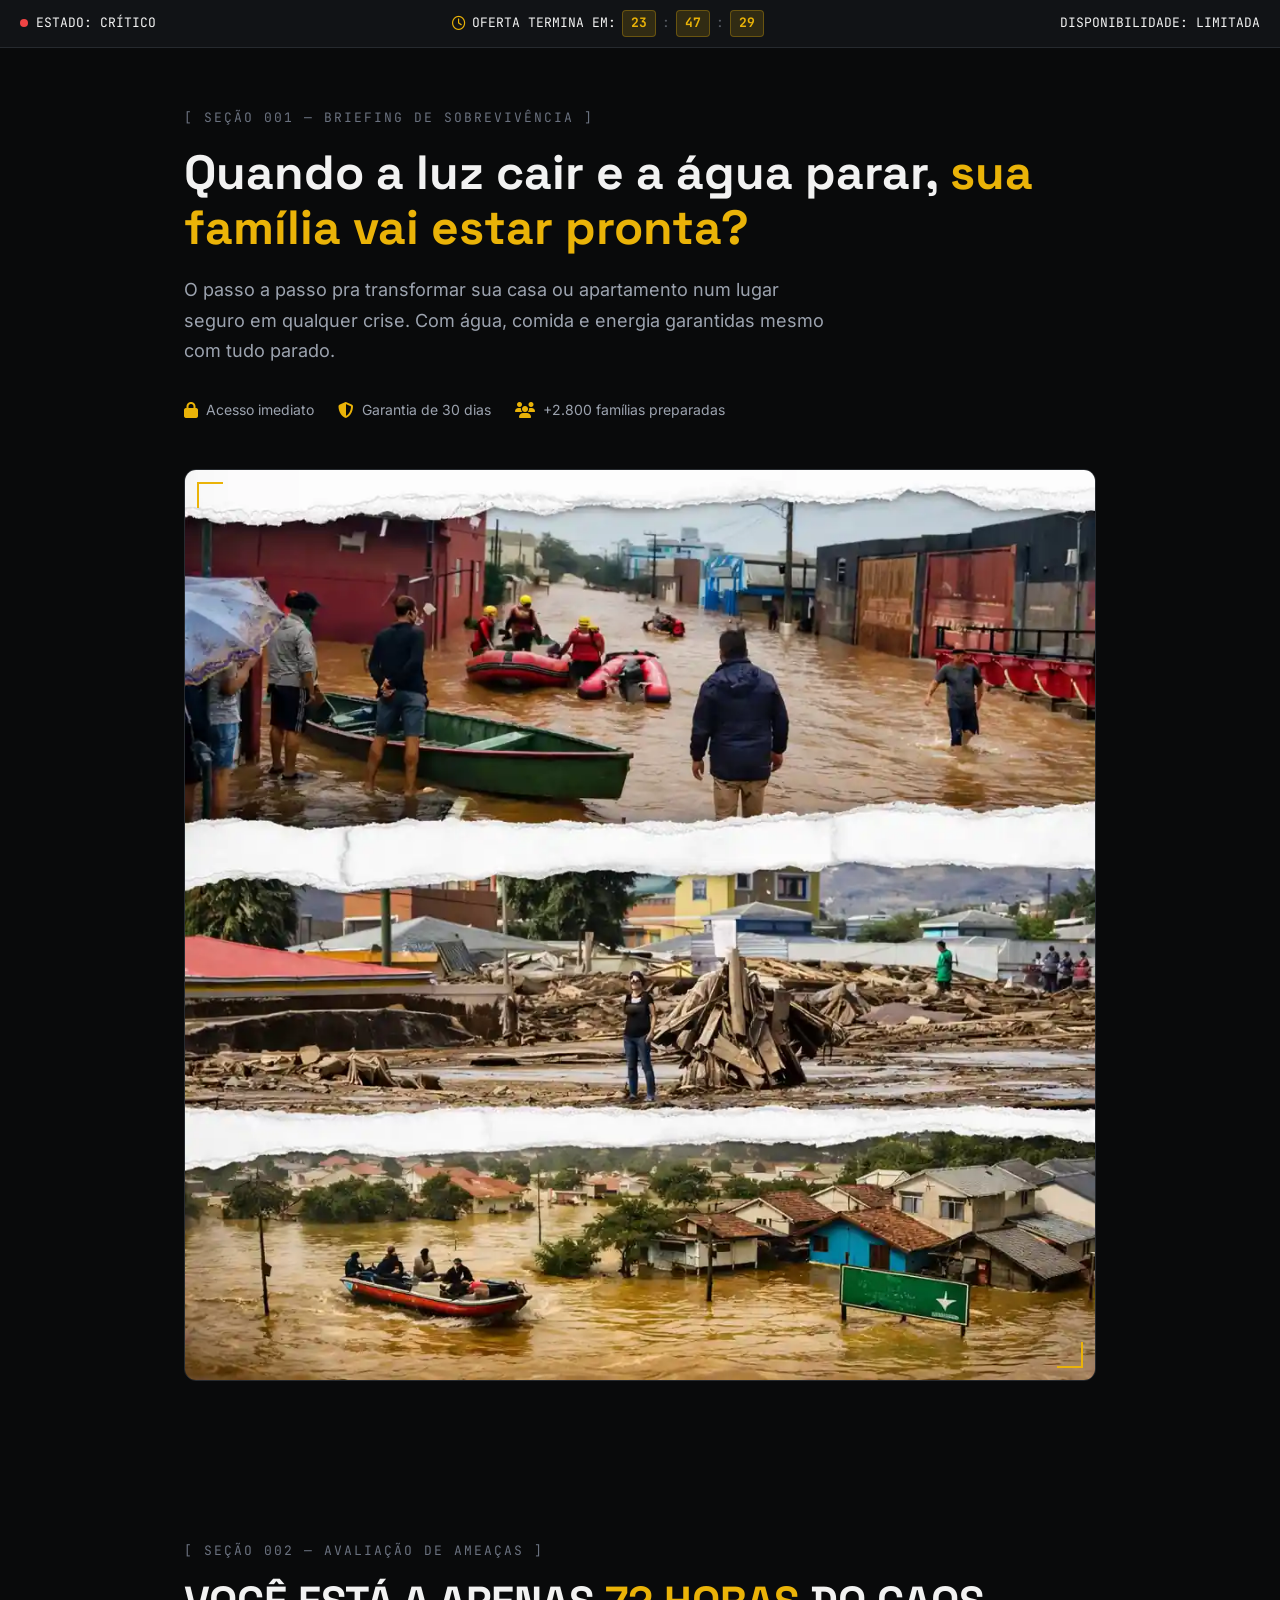
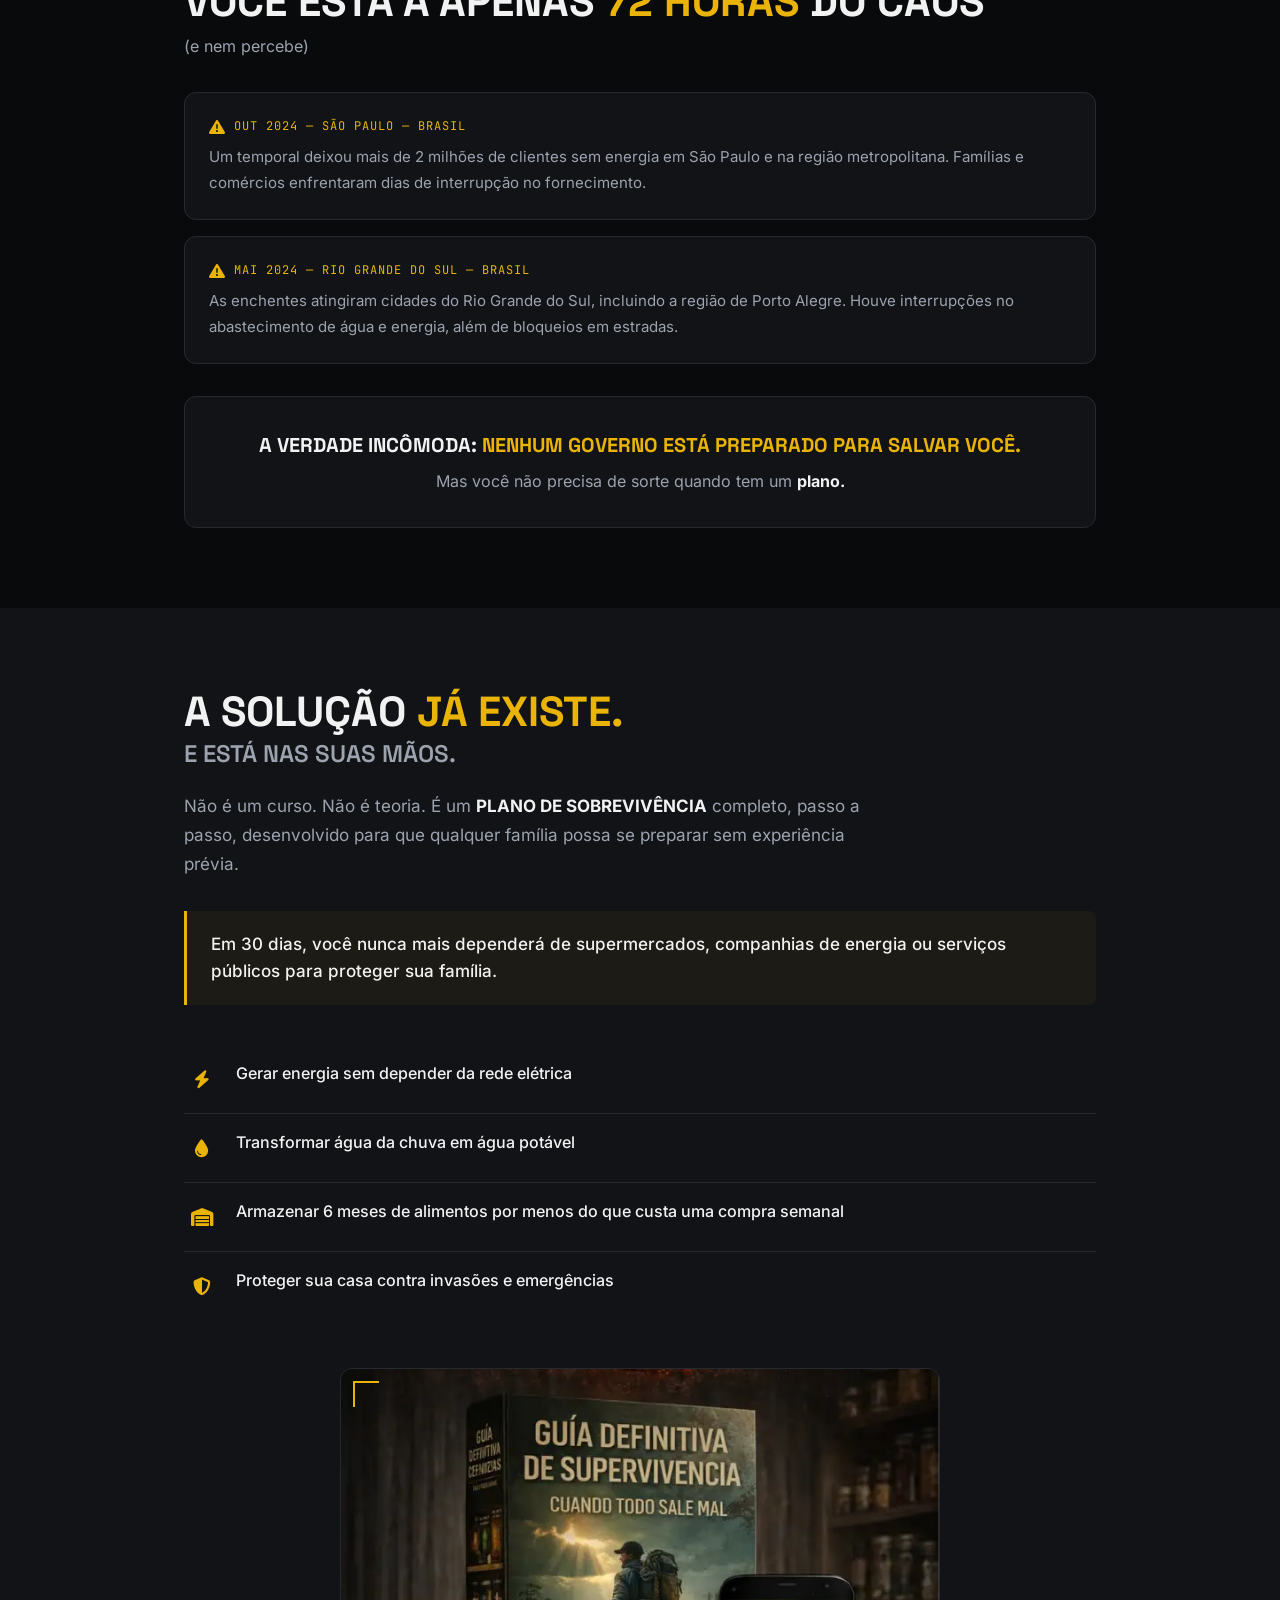
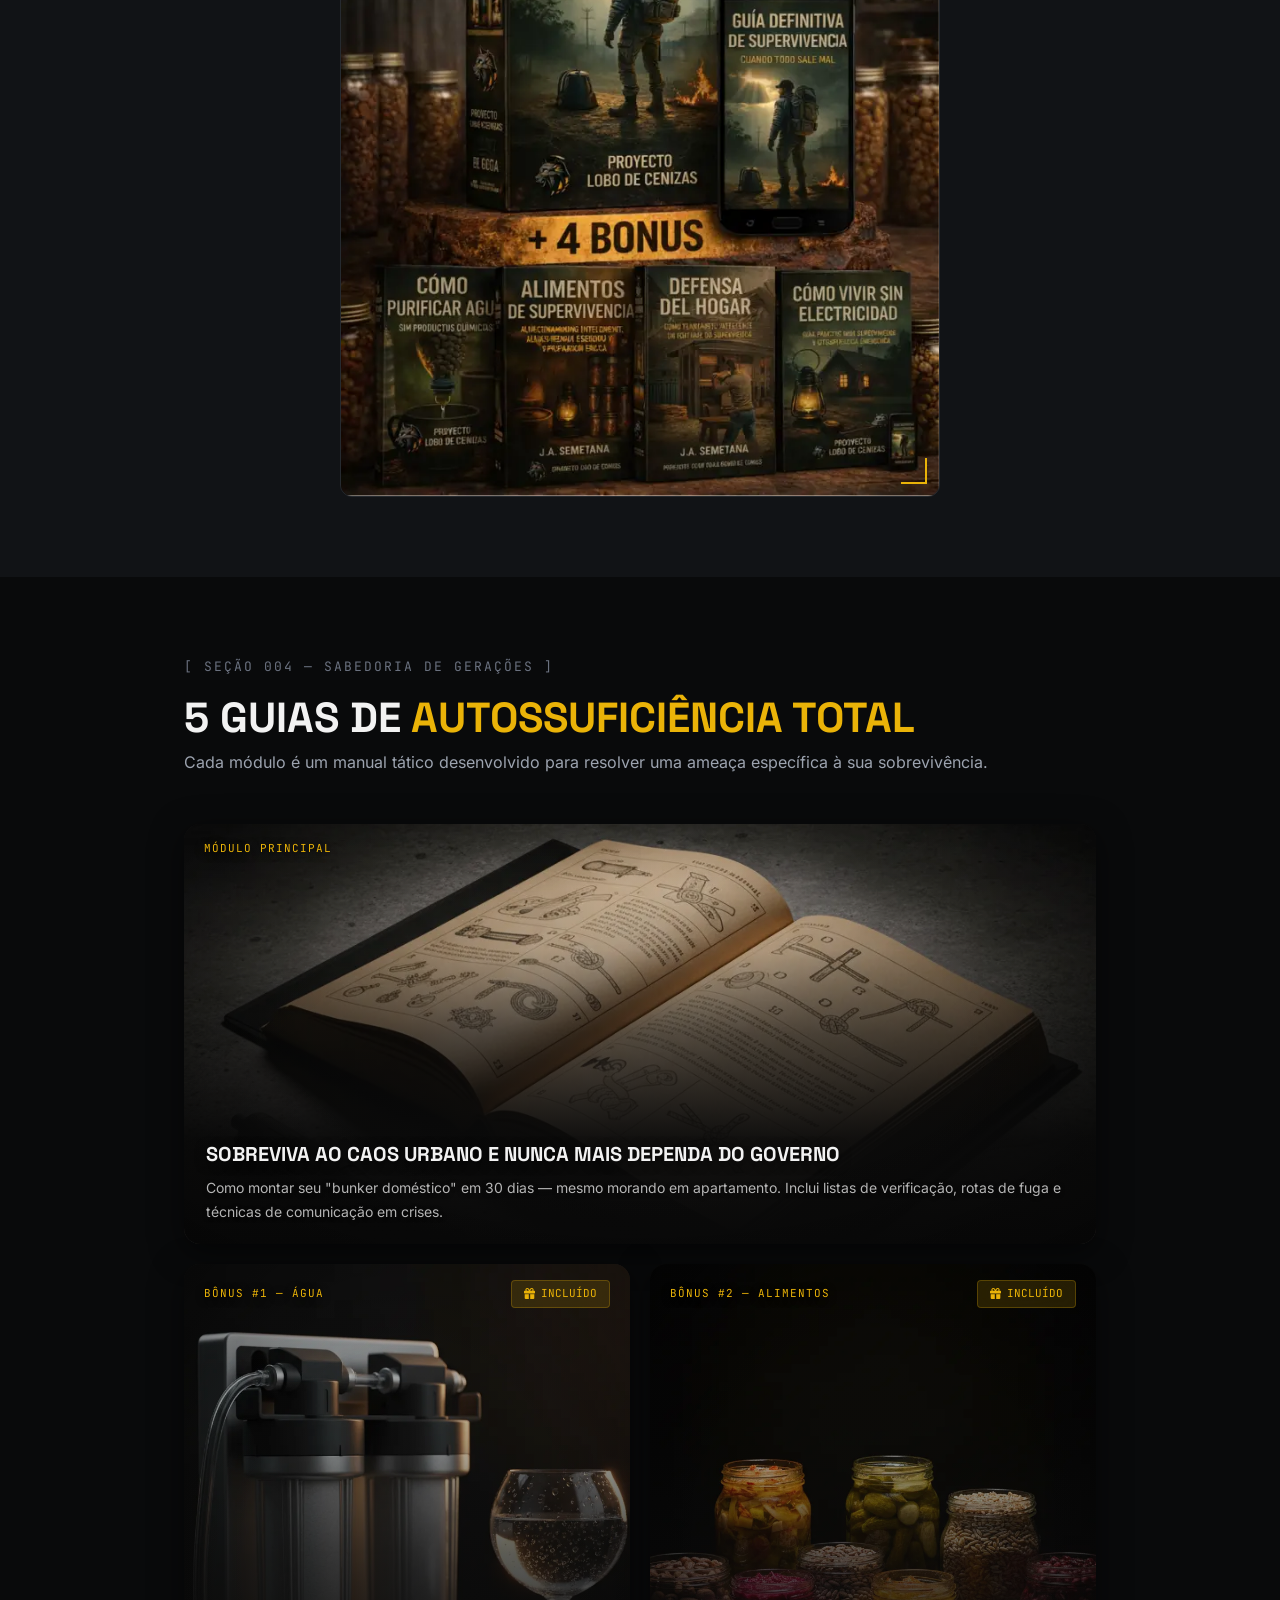
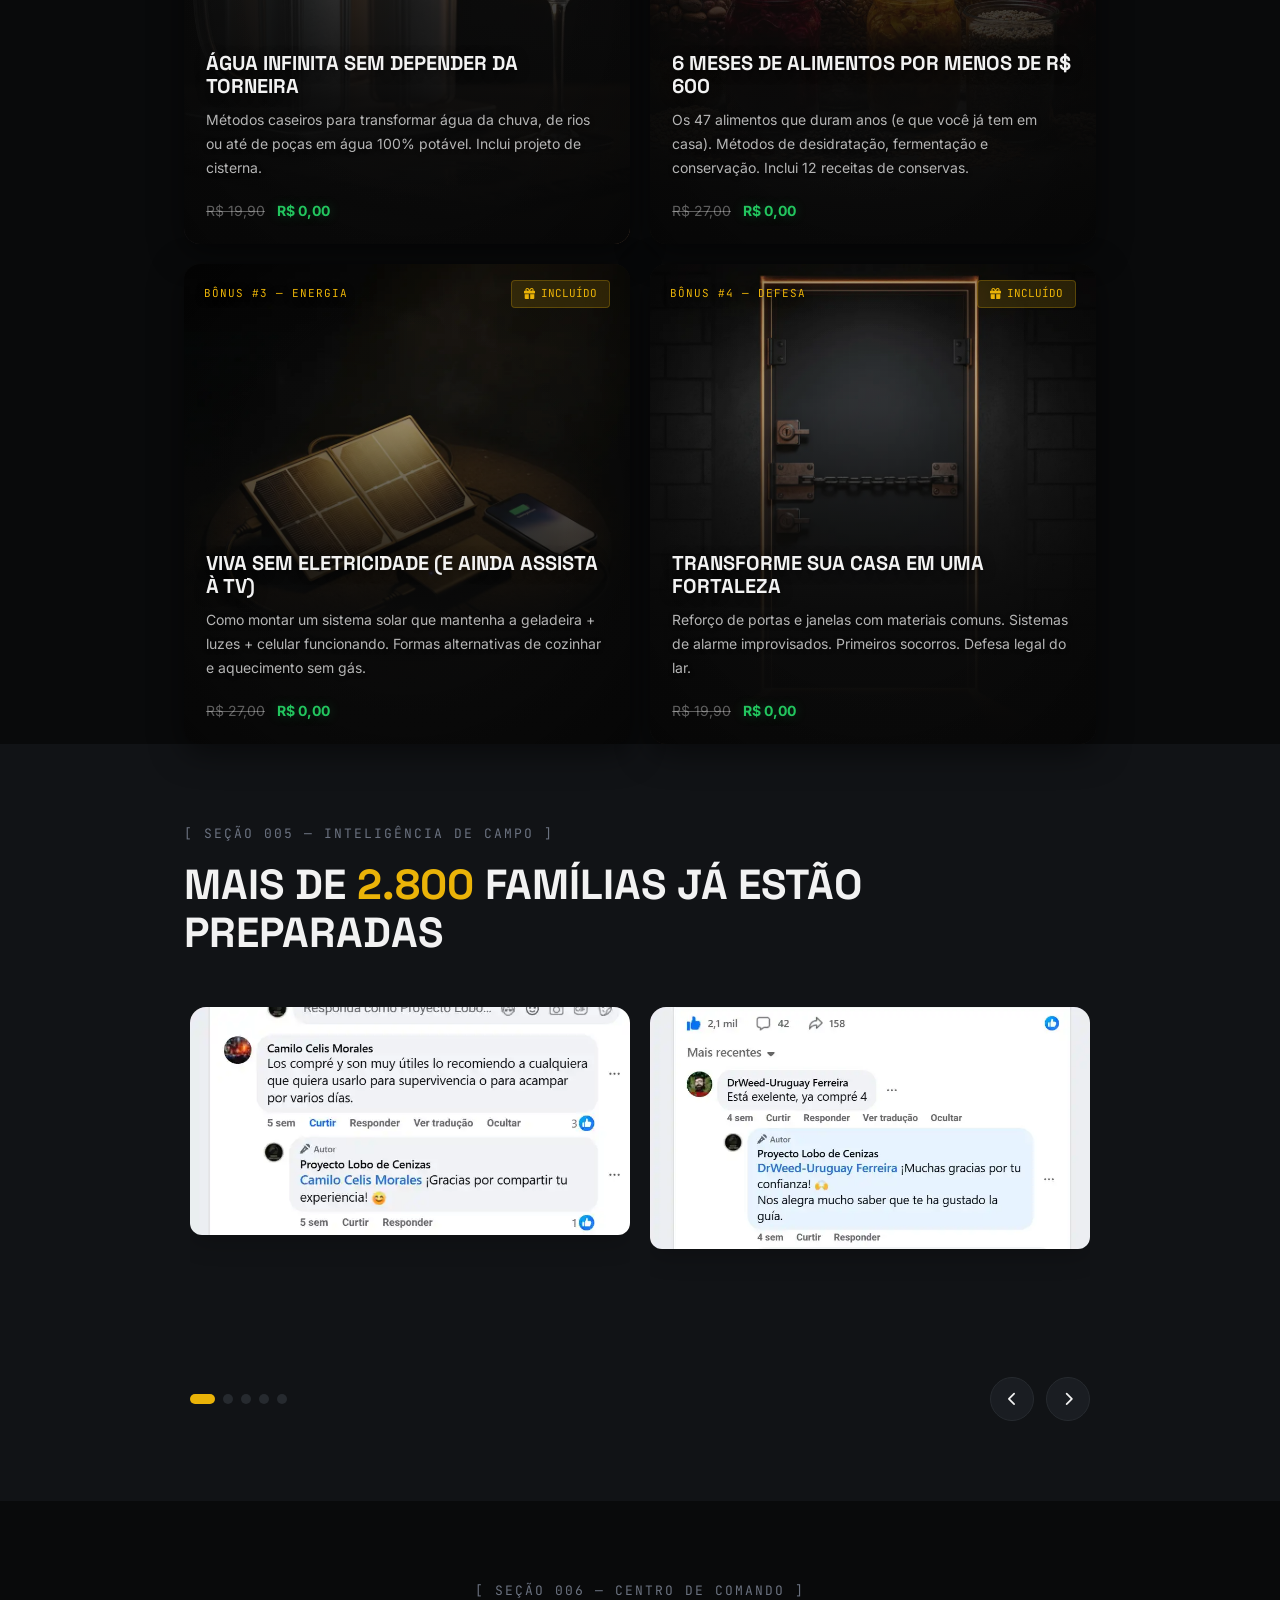
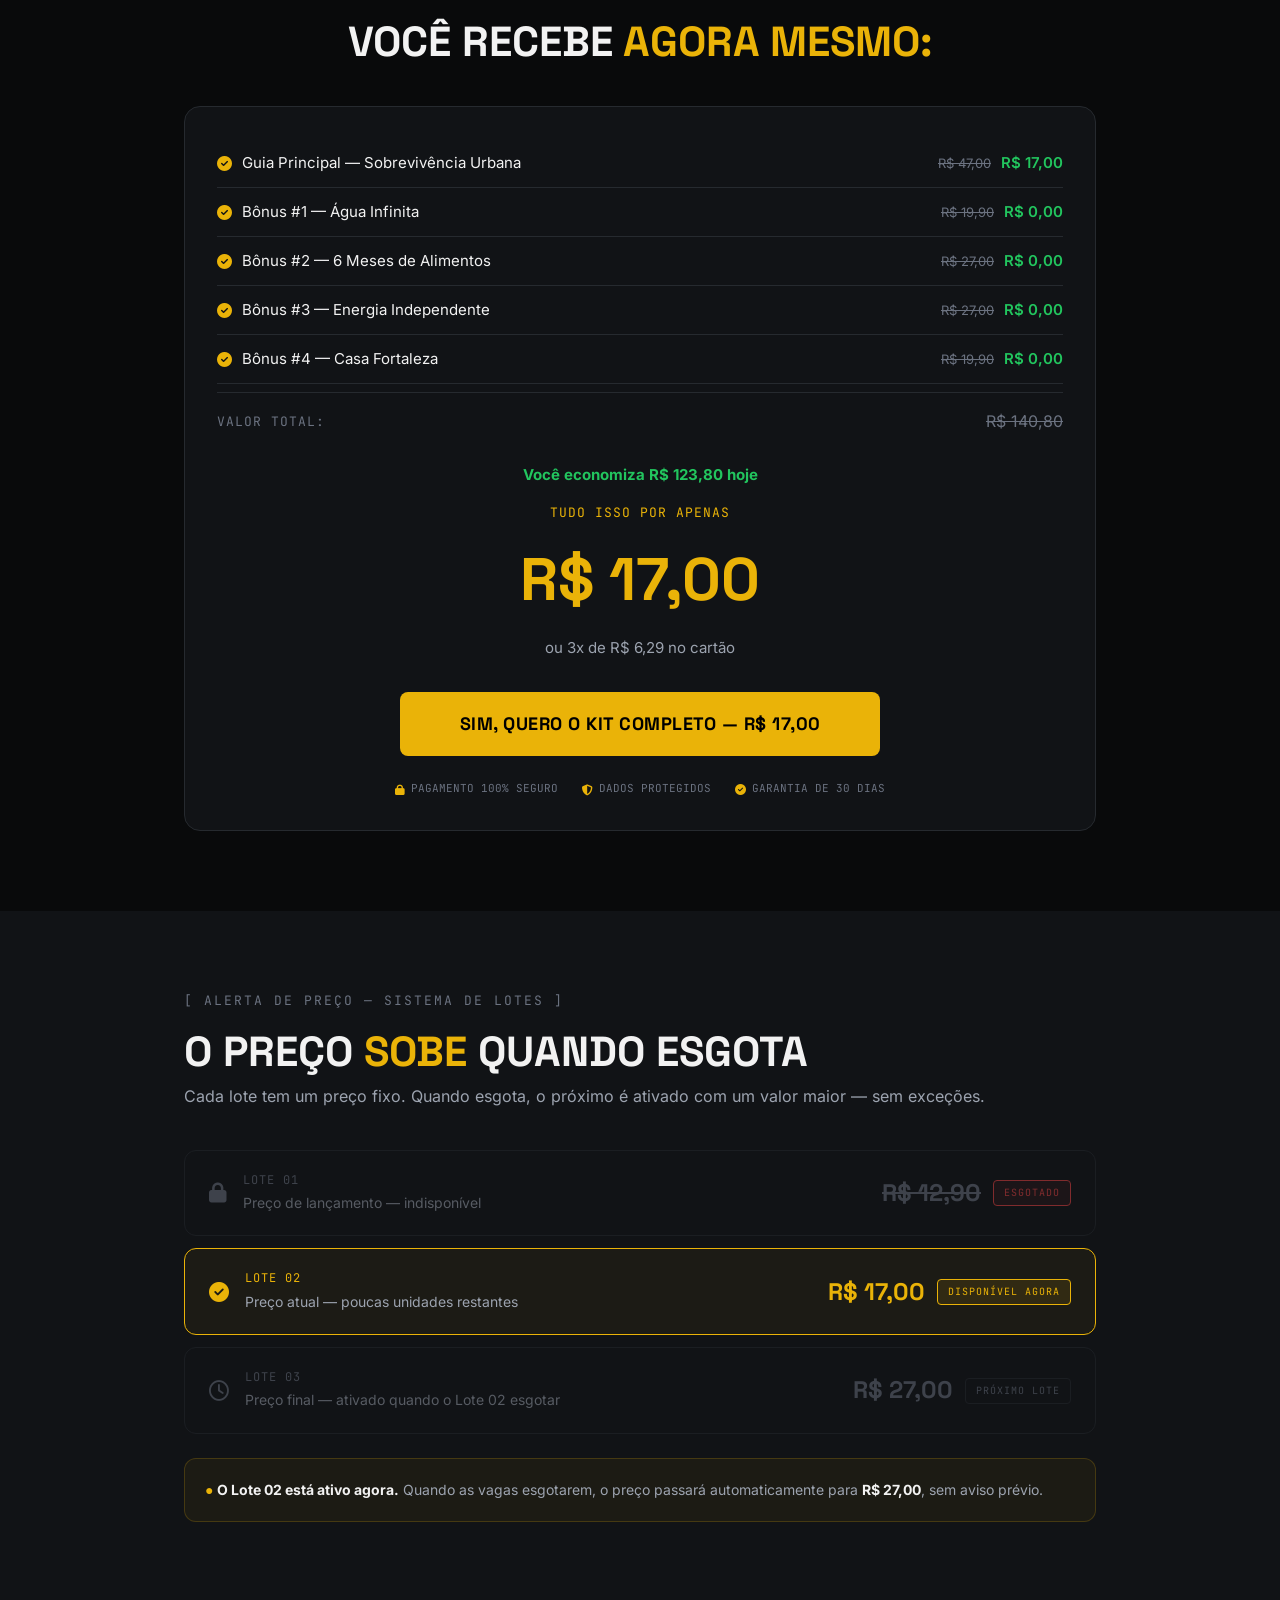
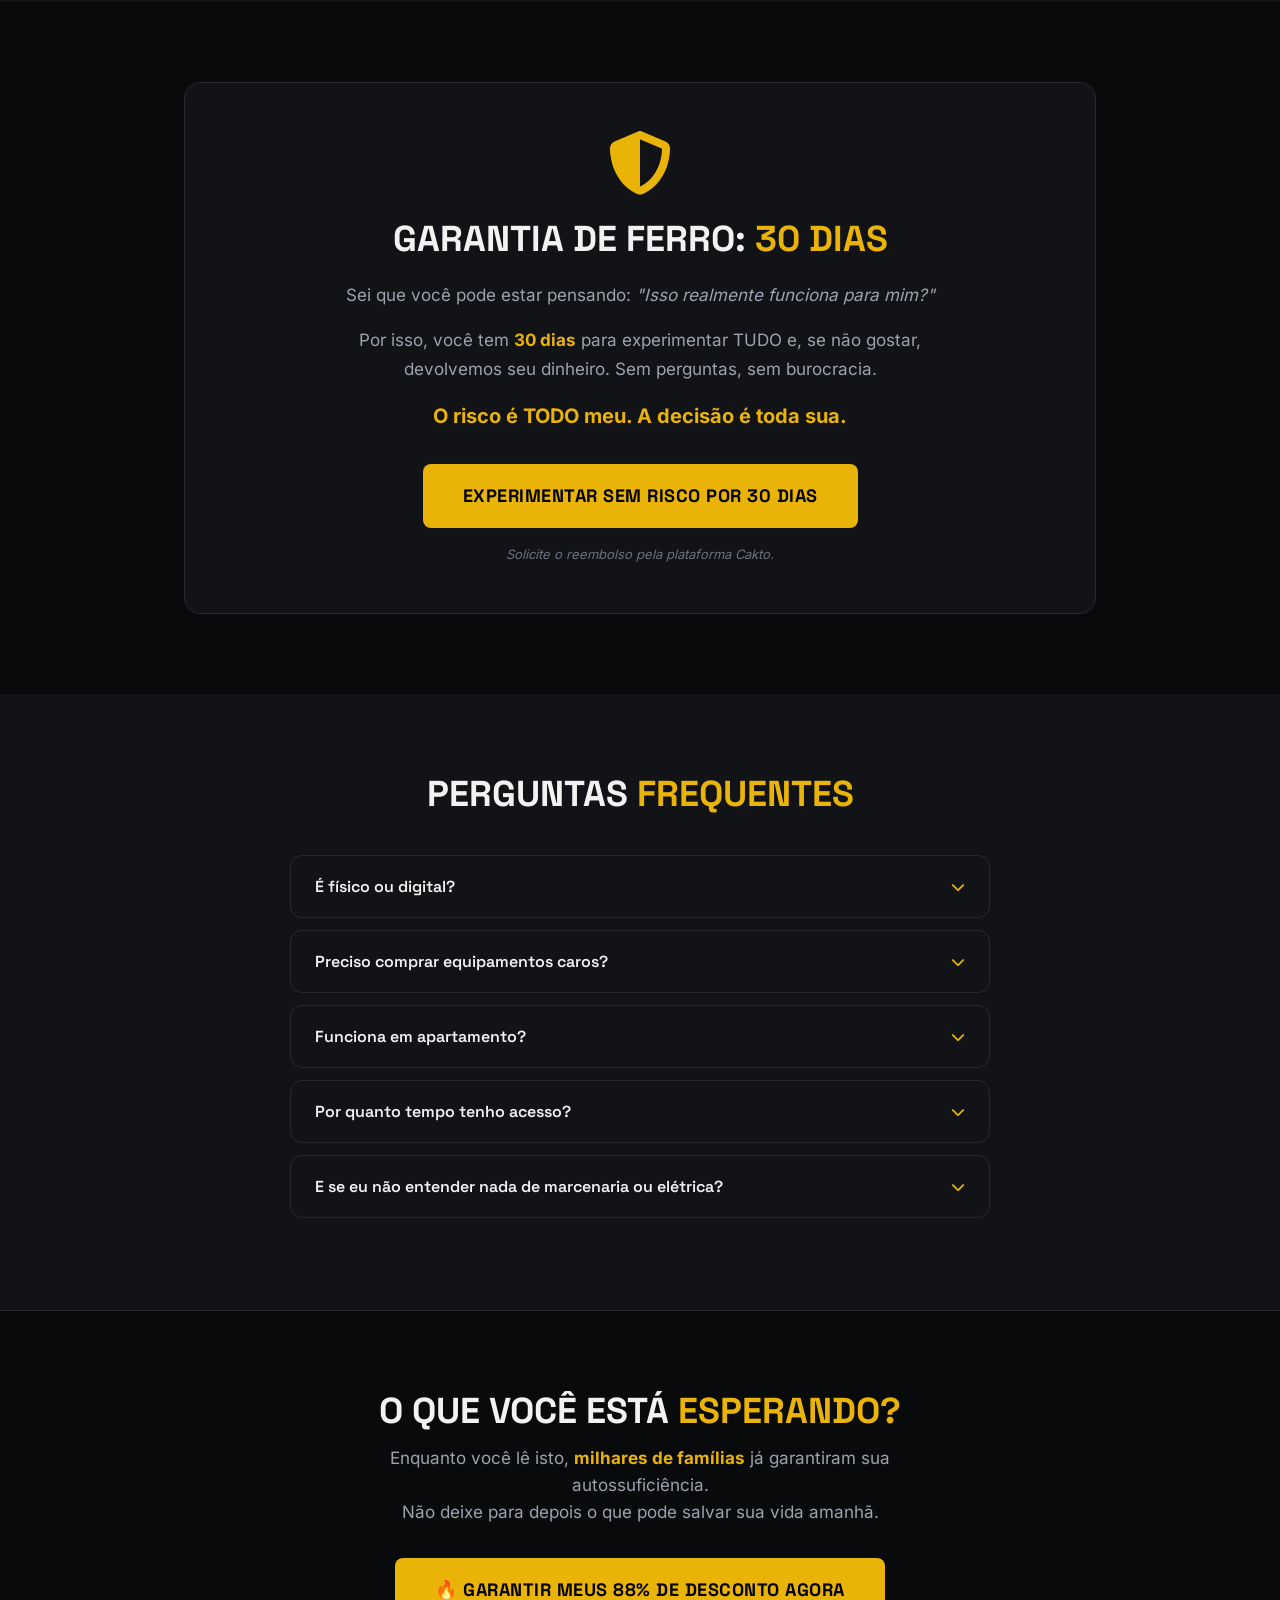
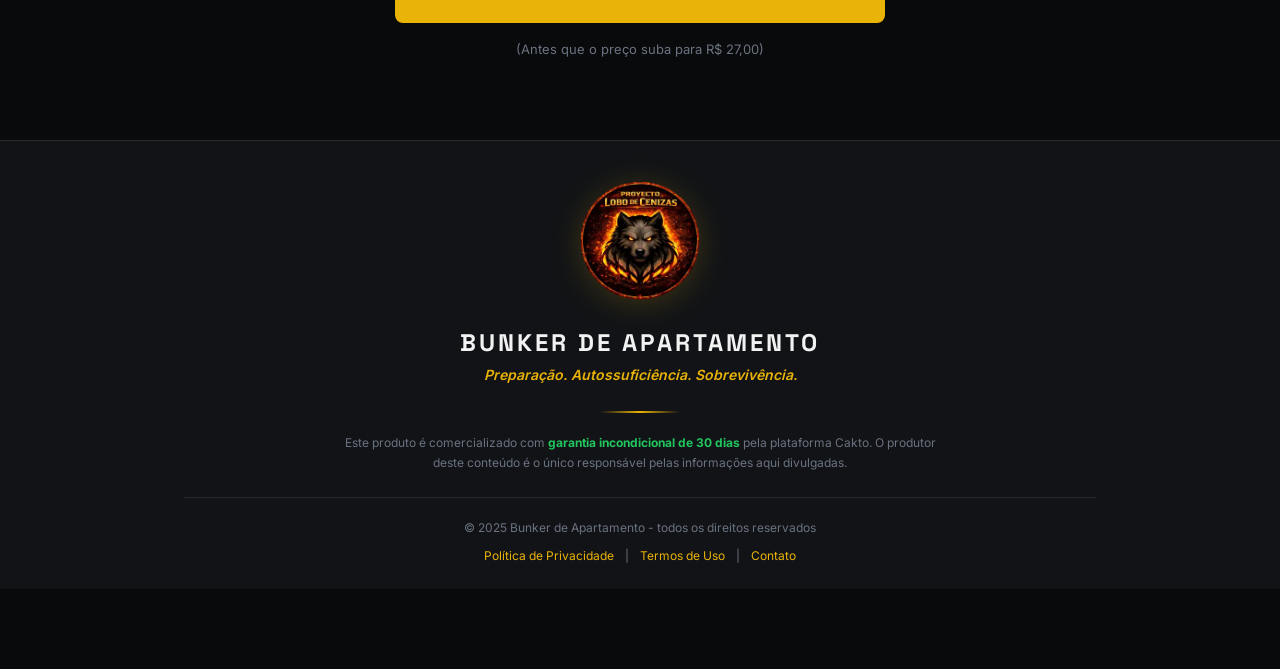
==== commit ba233db5: "Ajusta preços da página para valores redondos em reais Pilha de valor R$ 140,80 -> R$ 17, lotes 12,9" ====
--- a/index.html
+++ b/index.html
@@ -262,7 +262,7 @@
                 <h3>ÁGUA INFINITA SEM DEPENDER DA TORNEIRA</h3>
                 <p>Métodos caseiros para transformar água da chuva, de rios ou até de poças em água 100% potável. Inclui projeto de cisterna.</p>
             </div>
-            <div class="guide-card-price"><span class="old">R$ 33,39</span> <span class="new">R$ 0,00</span></div>
+            <div class="guide-card-price"><span class="old">R$ 19,90</span> <span class="new">R$ 0,00</span></div>
         </div>
 
         <!-- BONO 2 -->
@@ -270,10 +270,10 @@
             <img class="card-img" src="assets/img/e209225a6_generated_dbbad6a2-dba01ea2.webp" alt="6 Meses de Alimentos" loading="lazy" style="object-position:center top;">
             <div class="guide-card-header"><span class="tag">BÔNUS #2 — ALIMENTOS</span><span class="badge"><i class="fa-solid fa-gift"></i> INCLUÍDO</span></div>
             <div class="guide-card-body">
-                <h3>6 MESES DE ALIMENTOS POR MENOS DE R$ 565,99</h3>
+                <h3>6 MESES DE ALIMENTOS POR MENOS DE R$ 600</h3>
                 <p>Os 47 alimentos que duram anos (e que você já tem em casa). Métodos de desidratação, fermentação e conservação. Inclui 12 receitas de conservas.</p>
             </div>
-            <div class="guide-card-price"><span class="old">R$ 44,71</span> <span class="new">R$ 0,00</span></div>
+            <div class="guide-card-price"><span class="old">R$ 27,00</span> <span class="new">R$ 0,00</span></div>
         </div>
 
         <!-- BONO 3 -->
@@ -284,7 +284,7 @@
                 <h3>VIVA SEM ELETRICIDADE (E AINDA ASSISTA À TV)</h3>
                 <p>Como montar um sistema solar que mantenha a geladeira + luzes + celular funcionando. Formas alternativas de cozinhar e aquecimento sem gás.</p>
             </div>
-            <div class="guide-card-price"><span class="old">R$ 56,03</span> <span class="new">R$ 0,00</span></div>
+            <div class="guide-card-price"><span class="old">R$ 27,00</span> <span class="new">R$ 0,00</span></div>
         </div>
 
         <!-- BONO 4 -->
@@ -295,7 +295,7 @@
                 <h3>TRANSFORME SUA CASA EM UMA FORTALEZA</h3>
                 <p>Reforço de portas e janelas com materiais comuns. Sistemas de alarme improvisados. Primeiros socorros. Defesa legal do lar.</p>
             </div>
-            <div class="guide-card-price"><span class="old">R$ 33,39</span> <span class="new">R$ 0,00</span></div>
+            <div class="guide-card-price"><span class="old">R$ 19,90</span> <span class="new">R$ 0,00</span></div>
         </div>
 
 
@@ -357,21 +357,22 @@
     <h2 style="font-size:42px;text-align:center;margin-bottom:32px;">VOCÊ RECEBE <span class="accent">AGORA MESMO:</span></h2>
 
     <div class="pricing-summary">
-        <div class="pricing-item"><div class="name"><i class="fa-solid fa-circle-check"></i> Guia Principal — Sobrevivência Urbana</div><div class="prices"><span class="old">R$ 129,61</span> <span class="new">R$ 17,00</span></div></div>
-        <div class="pricing-item"><div class="name"><i class="fa-solid fa-circle-check"></i> Bônus #1 — Água Infinita</div><div class="prices"><span class="old">R$ 33,39</span> <span class="new">R$ 0,00</span></div></div>
-        <div class="pricing-item"><div class="name"><i class="fa-solid fa-circle-check"></i> Bônus #2 — 6 Meses de Alimentos</div><div class="prices"><span class="old">R$ 44,71</span> <span class="new">R$ 0,00</span></div></div>
-        <div class="pricing-item"><div class="name"><i class="fa-solid fa-circle-check"></i> Bônus #3 — Energia Independente</div><div class="prices"><span class="old">R$ 56,03</span> <span class="new">R$ 0,00</span></div></div>
-        <div class="pricing-item"><div class="name"><i class="fa-solid fa-circle-check"></i> Bônus #4 — Casa Fortaleza</div><div class="prices"><span class="old">R$ 33,39</span> <span class="new">R$ 0,00</span></div></div>
+        <div class="pricing-item"><div class="name"><i class="fa-solid fa-circle-check"></i> Guia Principal — Sobrevivência Urbana</div><div class="prices"><span class="old">R$ 47,00</span> <span class="new">R$ 17,00</span></div></div>
+        <div class="pricing-item"><div class="name"><i class="fa-solid fa-circle-check"></i> Bônus #1 — Água Infinita</div><div class="prices"><span class="old">R$ 19,90</span> <span class="new">R$ 0,00</span></div></div>
+        <div class="pricing-item"><div class="name"><i class="fa-solid fa-circle-check"></i> Bônus #2 — 6 Meses de Alimentos</div><div class="prices"><span class="old">R$ 27,00</span> <span class="new">R$ 0,00</span></div></div>
+        <div class="pricing-item"><div class="name"><i class="fa-solid fa-circle-check"></i> Bônus #3 — Energia Independente</div><div class="prices"><span class="old">R$ 27,00</span> <span class="new">R$ 0,00</span></div></div>
+        <div class="pricing-item"><div class="name"><i class="fa-solid fa-circle-check"></i> Bônus #4 — Casa Fortaleza</div><div class="prices"><span class="old">R$ 19,90</span> <span class="new">R$ 0,00</span></div></div>
 
 
         <div style="padding:16px 0;border-top:1px solid var(--border);margin-top:8px;display:flex;justify-content:space-between;align-items:center;">
             <span class="mono" style="font-size:13px;color:var(--text3);letter-spacing:1px;">VALOR TOTAL:</span>
-            <span style="text-decoration:line-through;color:var(--text3);font-size:16px;">R$ 336,76</span>
-        </div>
+            <span style="text-decoration:line-through;color:var(--text3);font-size:16px;">R$ 140,80</span>
+        </div>
+        <p style="font-size:15px;font-weight:700;color:var(--green);margin-top:12px;">Você economiza R$ 123,80 hoje</p>
 
         <p class="mono" style="font-size:13px;color:var(--accent);letter-spacing:1px;margin-top:16px;">TUDO ISSO POR APENAS</p>
         <p style="font-family:'Space Grotesk',sans-serif;font-size:60px;font-weight:800;color:var(--accent);margin:8px 0;">R$ 17,00</p>
-        <p style="font-size:14px;color:var(--text3);margin-bottom:32px;">O preço será convertido automaticamente para sua moeda local.</p>
+        <p style="font-size:15px;color:var(--text2);margin-bottom:32px;">ou 3x de R$ 6,29 no cartão</p>
 
         <a id="begin_checkout" href="https://pay.cakto.com.br/b6y8nvj_1316810" target="_blank" rel="noopener noreferrer" class="cta-btn" style="width:100%;max-width:480px;" data-ec-checkout="1">SIM, QUERO O KIT COMPLETO — R$ 17,00</a>
 
@@ -393,7 +394,7 @@
 
     <div class="lot-card" style="opacity:0.5;">
         <div class="lot-info"><i class="fa-solid fa-lock"></i><div><span class="lot-name">LOTE 01</span><span class="lot-desc">Preço de lançamento — indisponível</span></div></div>
-        <div style="display:flex;align-items:center;gap:12px;"><span class="lot-price" style="text-decoration:line-through;color:var(--text3);">R$ 33,39</span><span class="lot-badge sold">ESGOTADO</span></div>
+        <div style="display:flex;align-items:center;gap:12px;"><span class="lot-price" style="text-decoration:line-through;color:var(--text3);">R$ 12,90</span><span class="lot-badge sold">ESGOTADO</span></div>
     </div>
 
     <div class="lot-card active">
@@ -403,11 +404,11 @@
 
     <div class="lot-card" style="opacity:0.5;">
         <div class="lot-info"><i class="fa-regular fa-clock"></i><div><span class="lot-name">LOTE 03</span><span class="lot-desc">Preço final — ativado quando o Lote 02 esgotar</span></div></div>
-        <div style="display:flex;align-items:center;gap:12px;"><span class="lot-price" style="color:var(--text3);">R$ 129,61</span><span class="lot-badge next">PRÓXIMO LOTE</span></div>
+        <div style="display:flex;align-items:center;gap:12px;"><span class="lot-price" style="color:var(--text3);">R$ 27,00</span><span class="lot-badge next">PRÓXIMO LOTE</span></div>
     </div>
 
     <div style="background:rgba(234,179,8,0.05);border:1px solid rgba(234,179,8,0.2);border-radius:12px;padding:20px;margin-top:24px;">
-        <p style="font-size:14px;color:var(--text2);"><strong style="color:var(--accent);">●</strong> <strong style="color:var(--text);">O Lote 02 está ativo agora.</strong> Quando as vagas esgotarem, o preço passará automaticamente para <strong style="color:var(--text);">R$ 129,61</strong> — sem aviso prévio.</p>
+        <p style="font-size:14px;color:var(--text2);"><strong style="color:var(--accent);">●</strong> <strong style="color:var(--text);">O Lote 02 está ativo agora.</strong> Quando as vagas esgotarem, o preço passará automaticamente para <strong style="color:var(--text);">R$ 27,00</strong>, sem aviso prévio.</p>
     </div>
 </div>
 </section>
@@ -433,7 +434,7 @@
     <h2 style="font-size:36px;text-align:center;margin-bottom:40px;">PERGUNTAS <span class="accent">FREQUENTES</span></h2>
     <div style="max-width:700px;margin:0 auto;">
         <div class="faq-item"><button class="faq-question" onclick="toggleFAQ(this)"><span>É físico ou digital?</span><i class="fa-solid fa-chevron-down"></i></button><div class="faq-answer"><p>100% digital. Você recebe tudo por e-mail em 2 minutos e pode ler no celular, tablet ou computador. Também pode imprimir, se preferir.</p></div></div>
-        <div class="faq-item"><button class="faq-question" onclick="toggleFAQ(this)"><span>Preciso comprar equipamentos caros?</span><i class="fa-solid fa-chevron-down"></i></button><div class="faq-answer"><p>Não. 90% das técnicas usam materiais que você já tem em casa ou que custam menos de R$ 56,60 no total. O sistema solar básico custa R$ 316,95.</p></div></div>
+        <div class="faq-item"><button class="faq-question" onclick="toggleFAQ(this)"><span>Preciso comprar equipamentos caros?</span><i class="fa-solid fa-chevron-down"></i></button><div class="faq-answer"><p>Não. 90% das técnicas usam materiais que você já tem em casa ou que custam menos de R$ 50 no total. O sistema solar básico sai por cerca de R$ 300.</p></div></div>
         <div class="faq-item"><button class="faq-question" onclick="toggleFAQ(this)"><span>Funciona em apartamento?</span><i class="fa-solid fa-chevron-down"></i></button><div class="faq-answer"><p>Sim! Há um capítulo inteiro sobre adaptações para quem mora em apartamento (armazenamento vertical, mini-hortas, sistemas compactos).</p></div></div>
         <div class="faq-item"><button class="faq-question" onclick="toggleFAQ(this)"><span>Por quanto tempo tenho acesso?</span><i class="fa-solid fa-chevron-down"></i></button><div class="faq-answer"><p>Vitalício. Você baixa os PDFs e eles são seus para sempre.</p></div></div>
         <div class="faq-item"><button class="faq-question" onclick="toggleFAQ(this)"><span>E se eu não entender nada de marcenaria ou elétrica?</span><i class="fa-solid fa-chevron-down"></i></button><div class="faq-answer"><p>Os guias foram feitos para INICIANTES. Tudo explicado com fotos, diagramas e vídeos passo a passo. Se minha avó de 68 anos conseguiu, você também consegue.</p></div></div>
@@ -446,8 +447,8 @@
 <div class="container" style="text-align:center;">
     <h2 style="font-size:36px;margin-bottom:12px;">O QUE VOCÊ ESTÁ <span class="accent">ESPERANDO?</span></h2>
     <p style="color:var(--text2);font-size:17px;margin-bottom:32px;max-width:600px;margin-left:auto;margin-right:auto;">Enquanto você lê isto, <strong style="color:var(--accent);">milhares de famílias</strong> já garantiram sua autossuficiência.<br>Não deixe para depois o que pode salvar sua vida amanhã.</p>
-    <a id="begin_checkout" href="https://pay.cakto.com.br/b6y8nvj_1316810" target="_blank" rel="noopener noreferrer" class="cta-btn" data-ec-checkout="3">🔥 GARANTIR MEUS 56% DE DESCONTO AGORA</a>
-    <p style="color:var(--text3);font-size:13px;margin-top:16px;">(Antes que o preço volte para R$ 129,61)</p>
+    <a id="begin_checkout" href="https://pay.cakto.com.br/b6y8nvj_1316810" target="_blank" rel="noopener noreferrer" class="cta-btn" data-ec-checkout="3">🔥 GARANTIR MEUS 88% DE DESCONTO AGORA</a>
+    <p style="color:var(--text3);font-size:13px;margin-top:16px;">(Antes que o preço suba para R$ 27,00)</p>
 </div>
 </section>
 
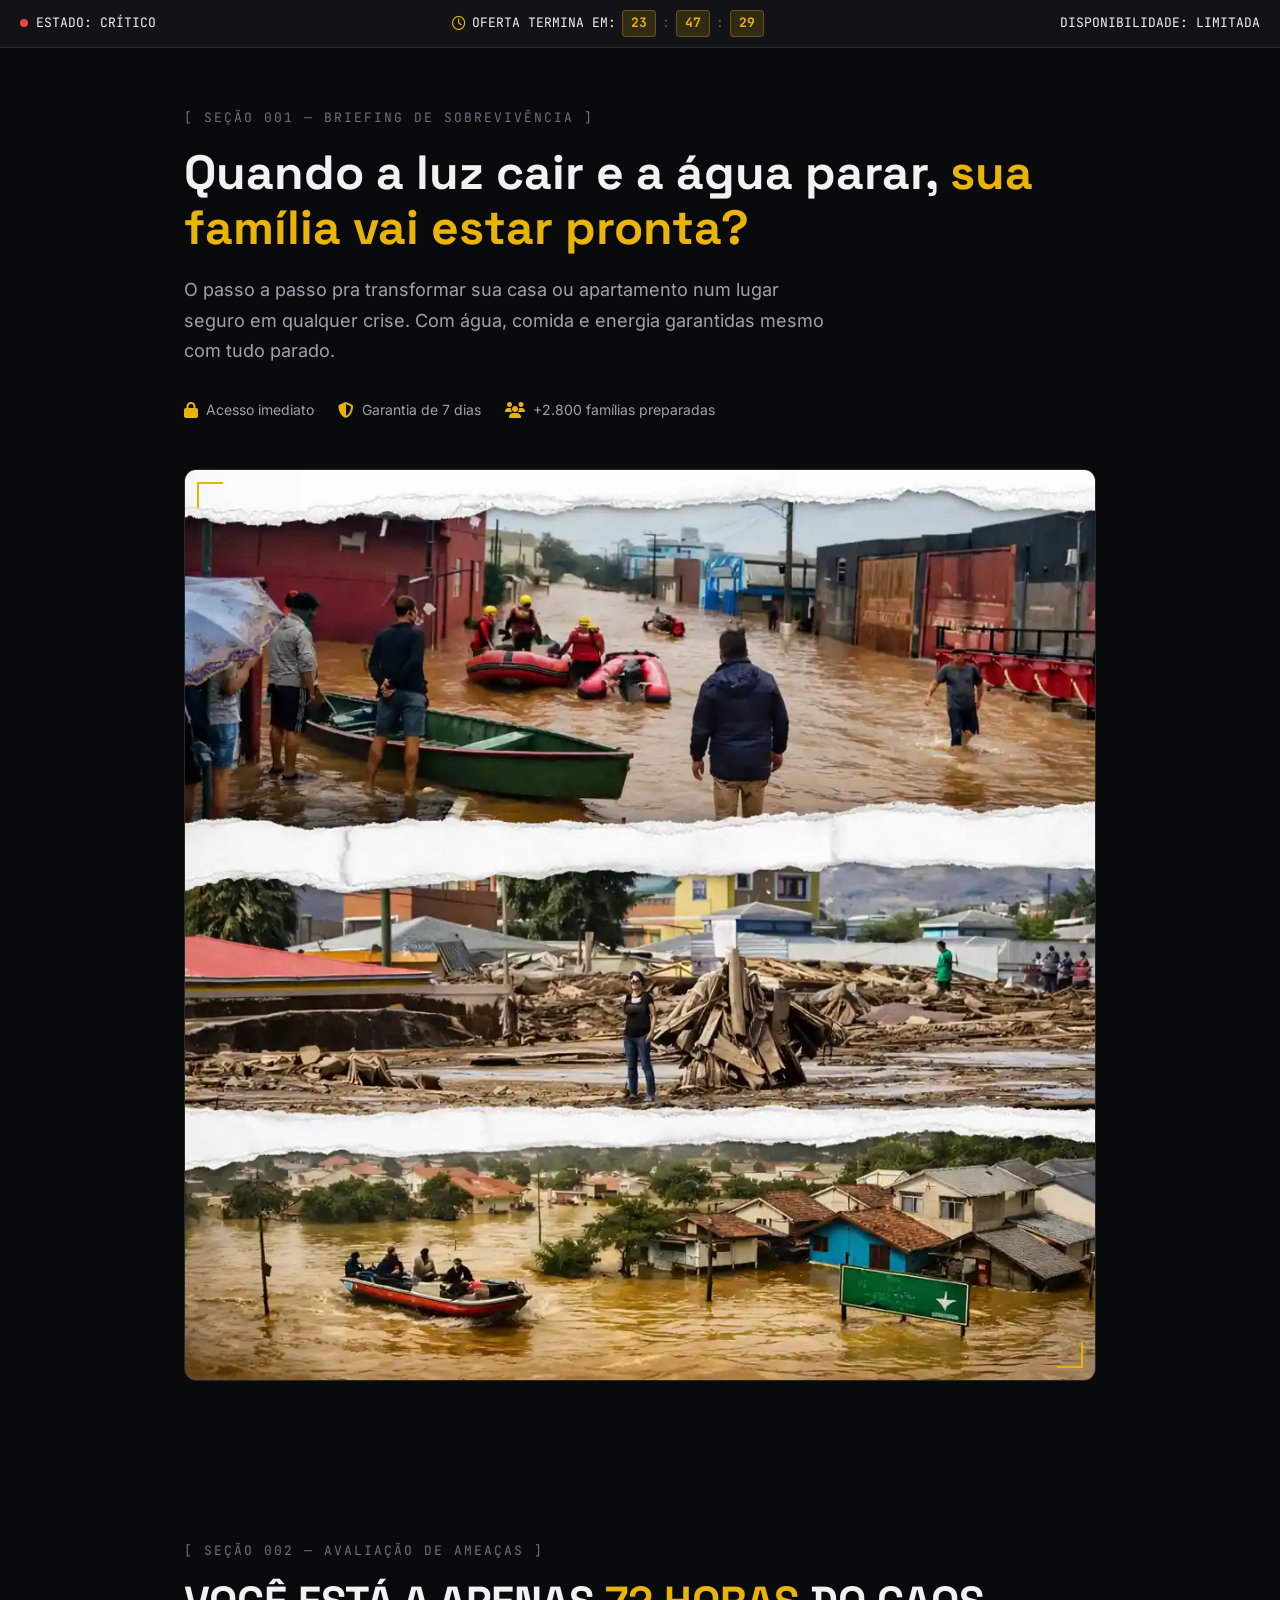
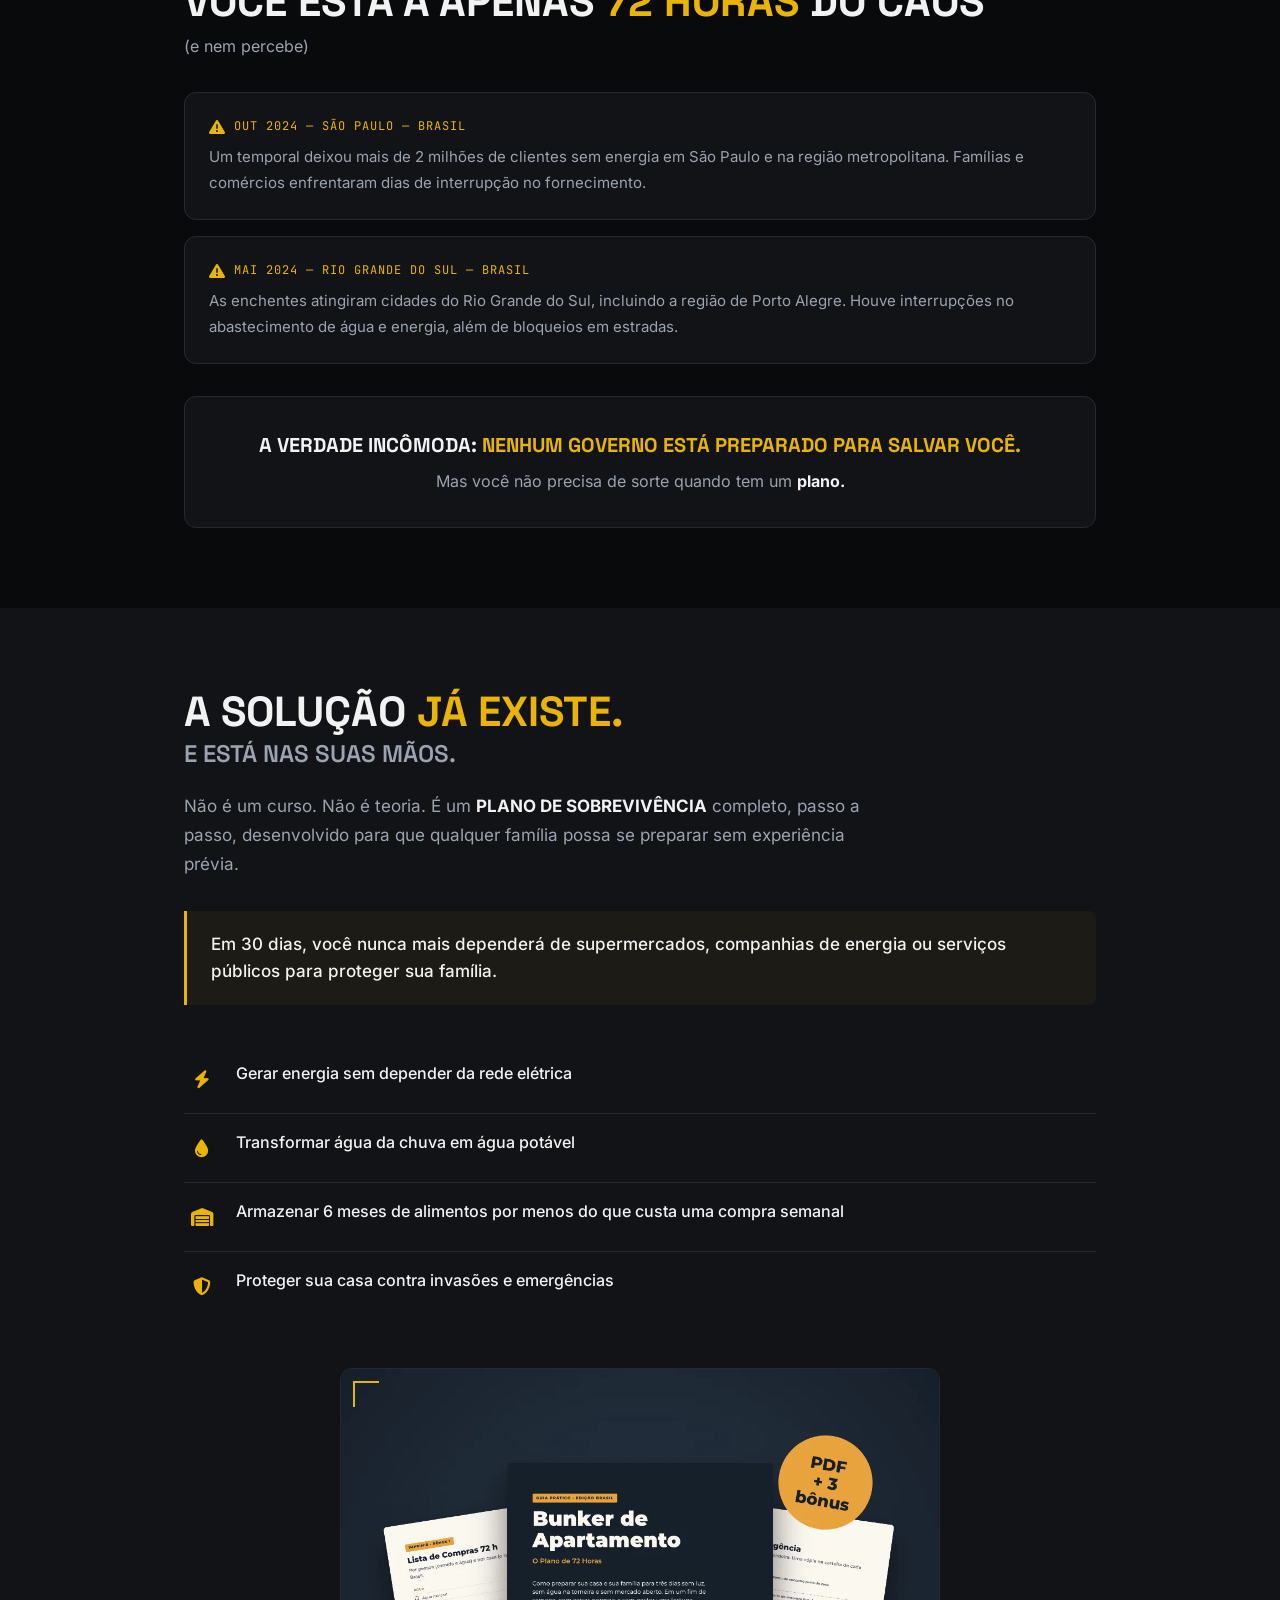
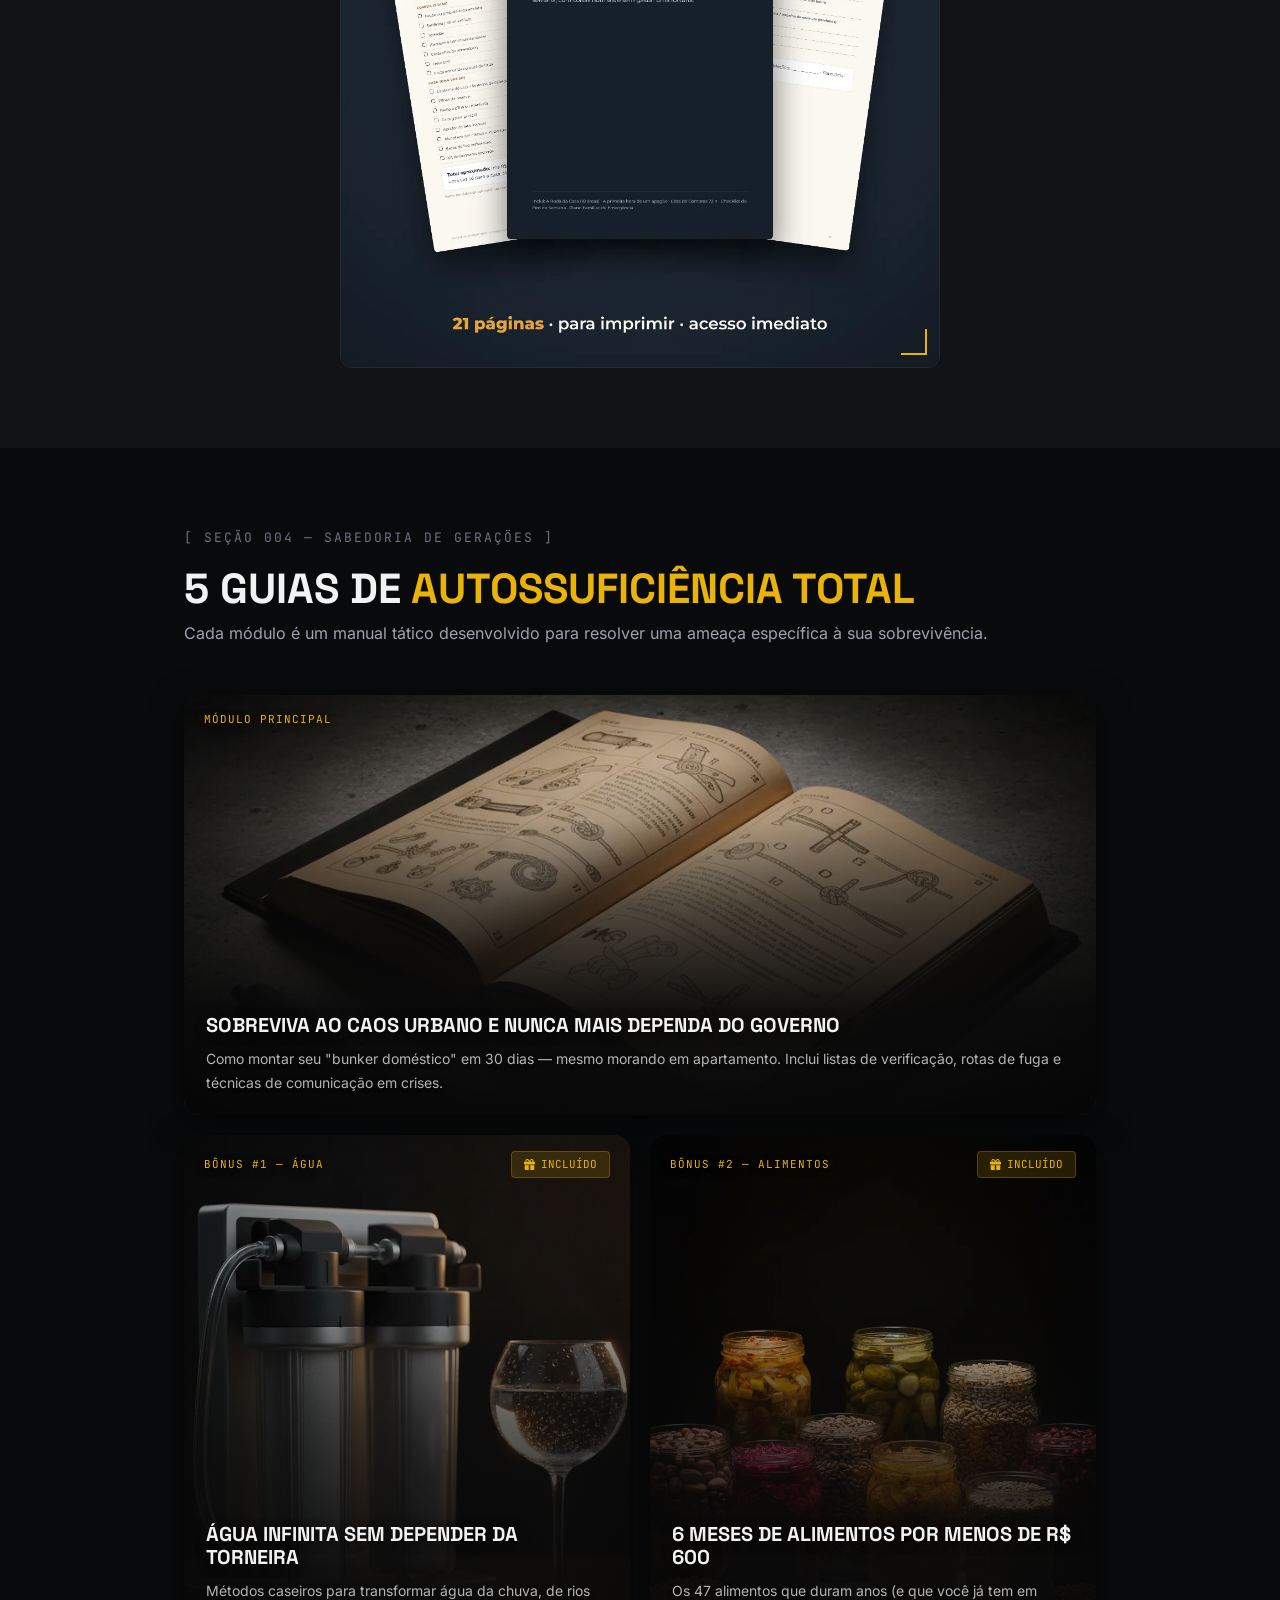
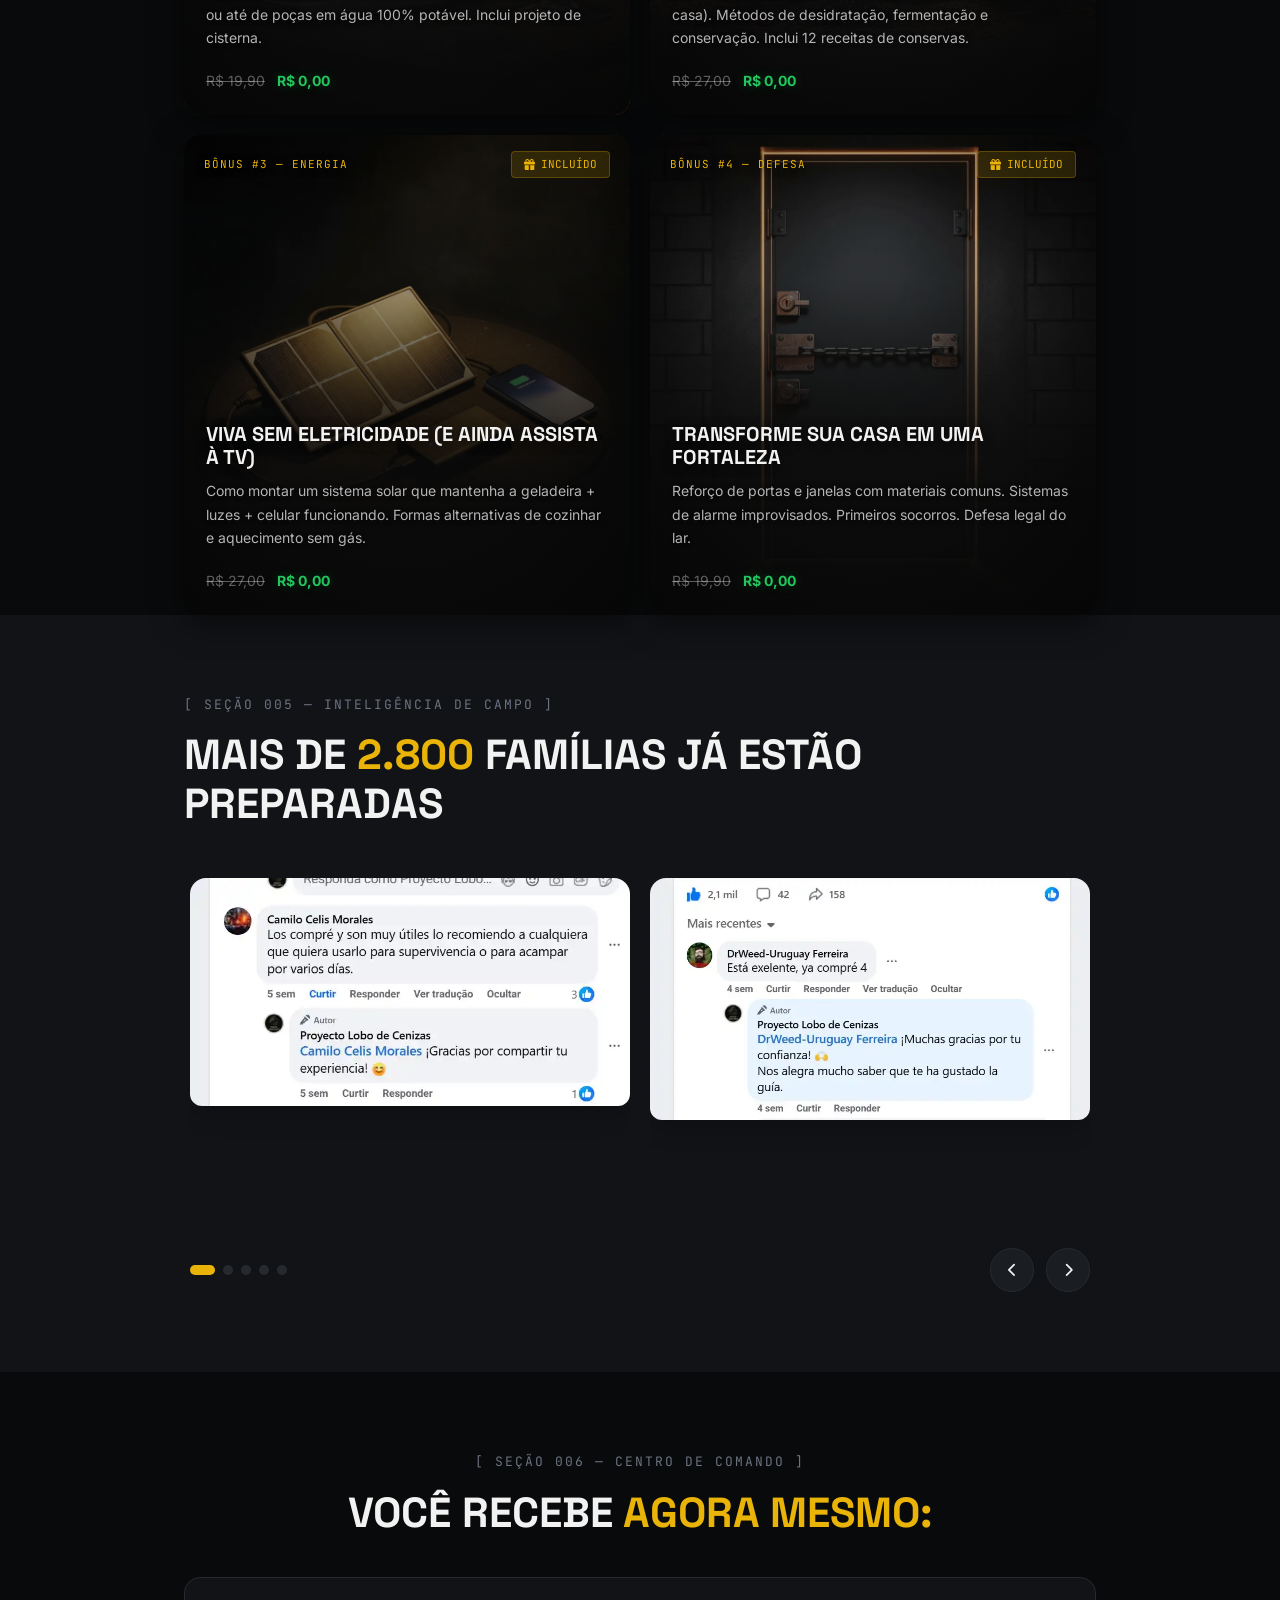
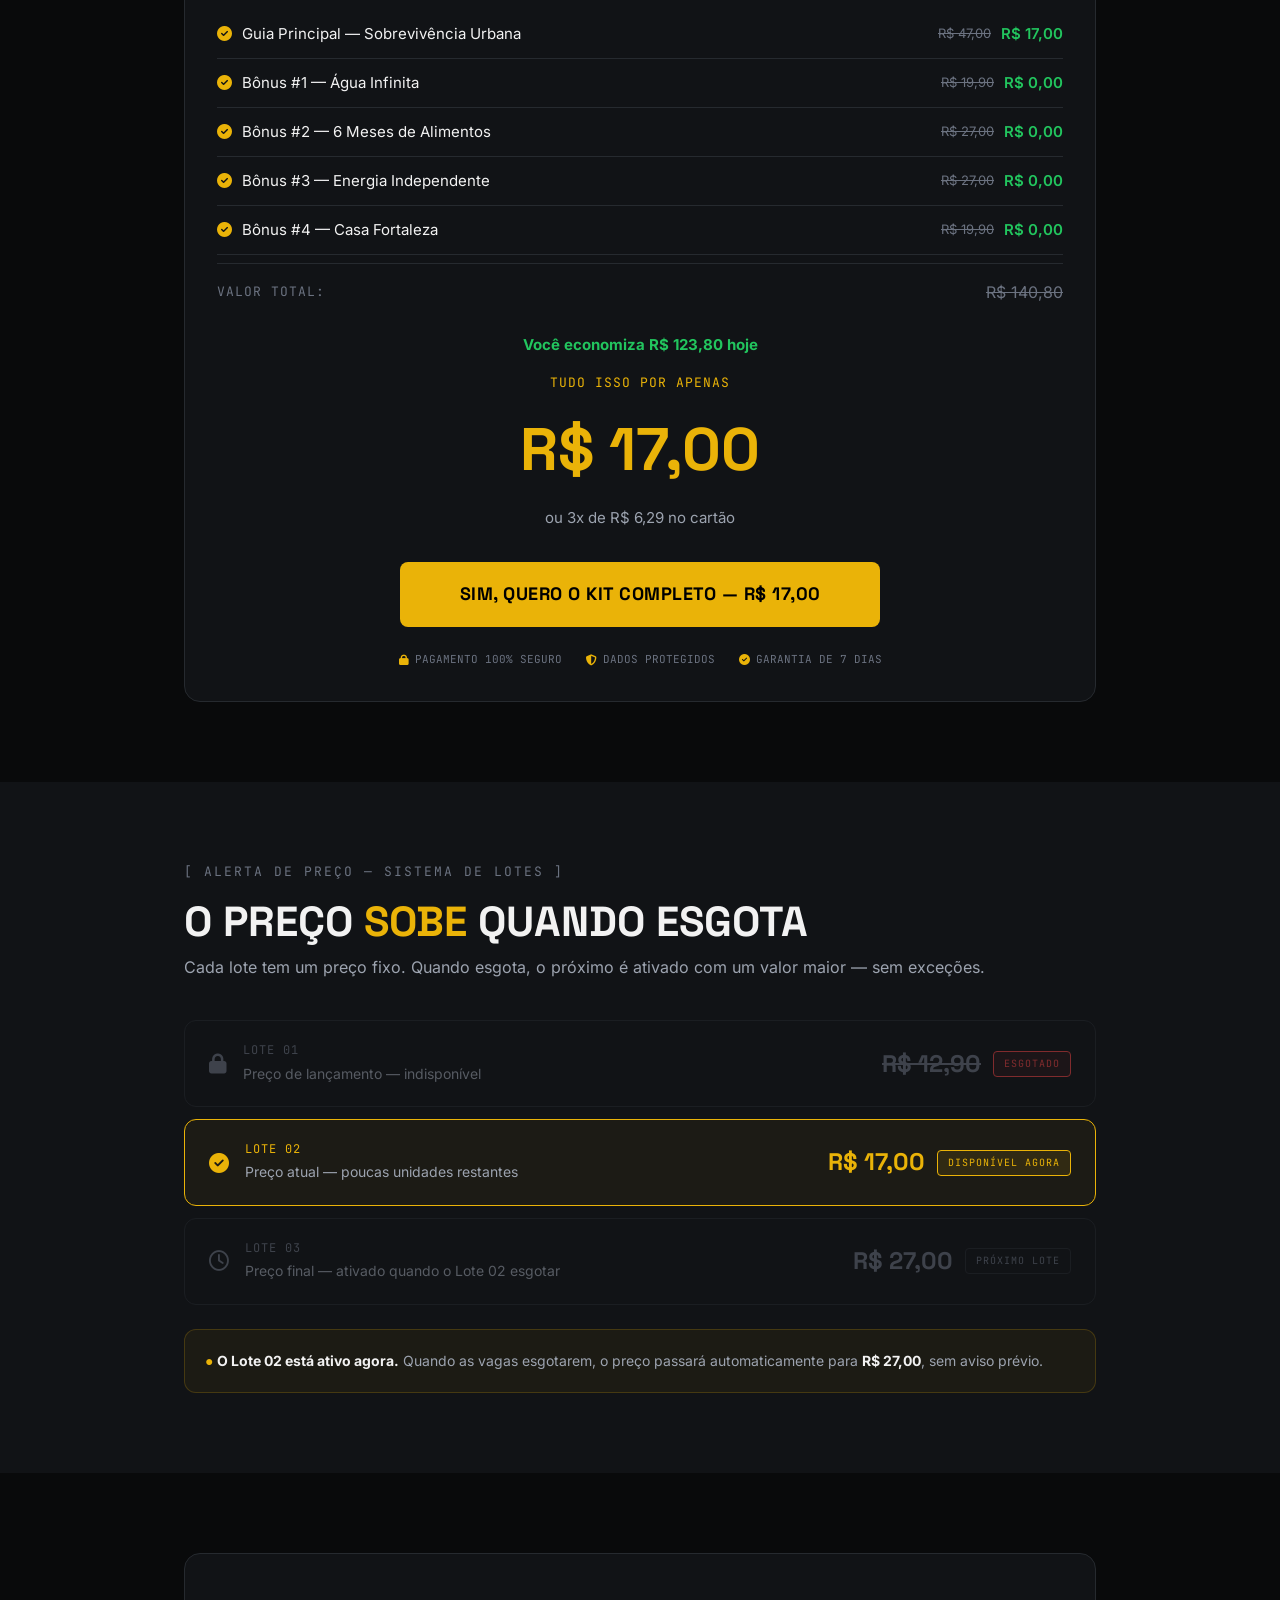
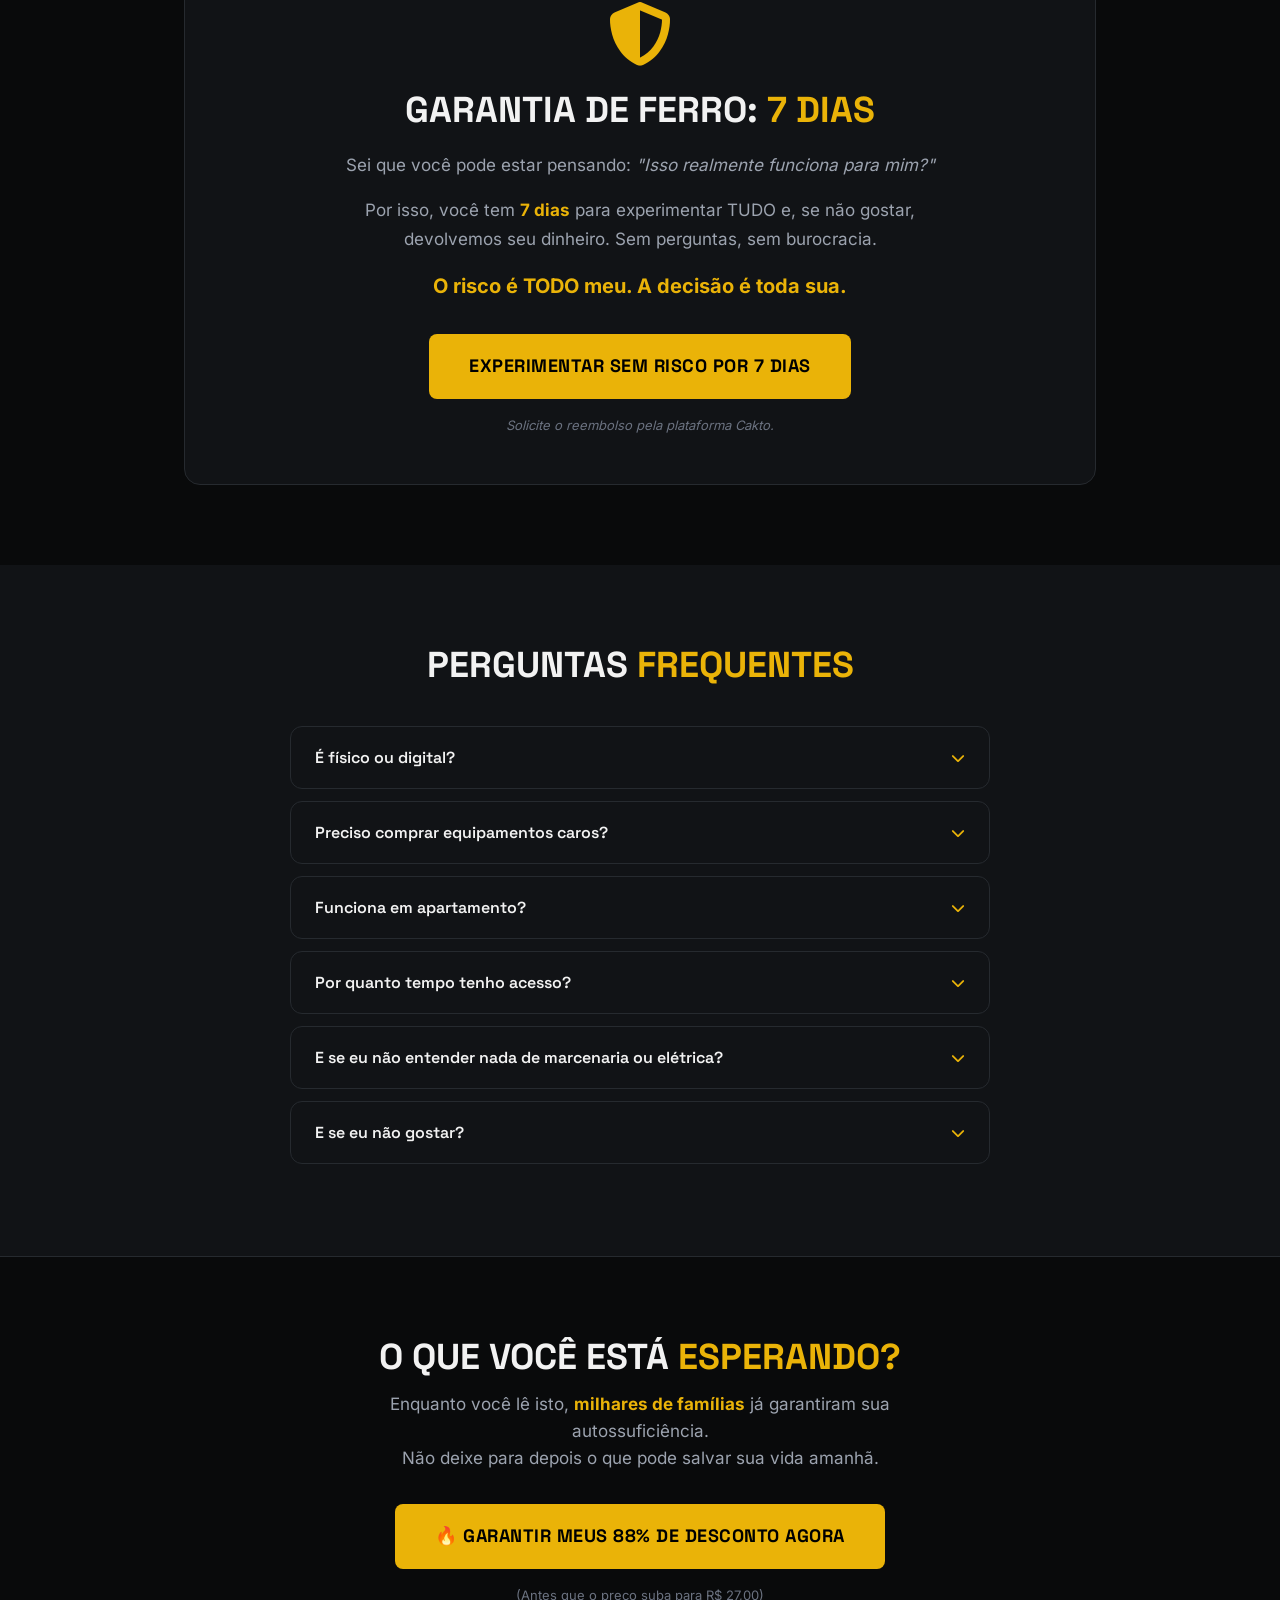
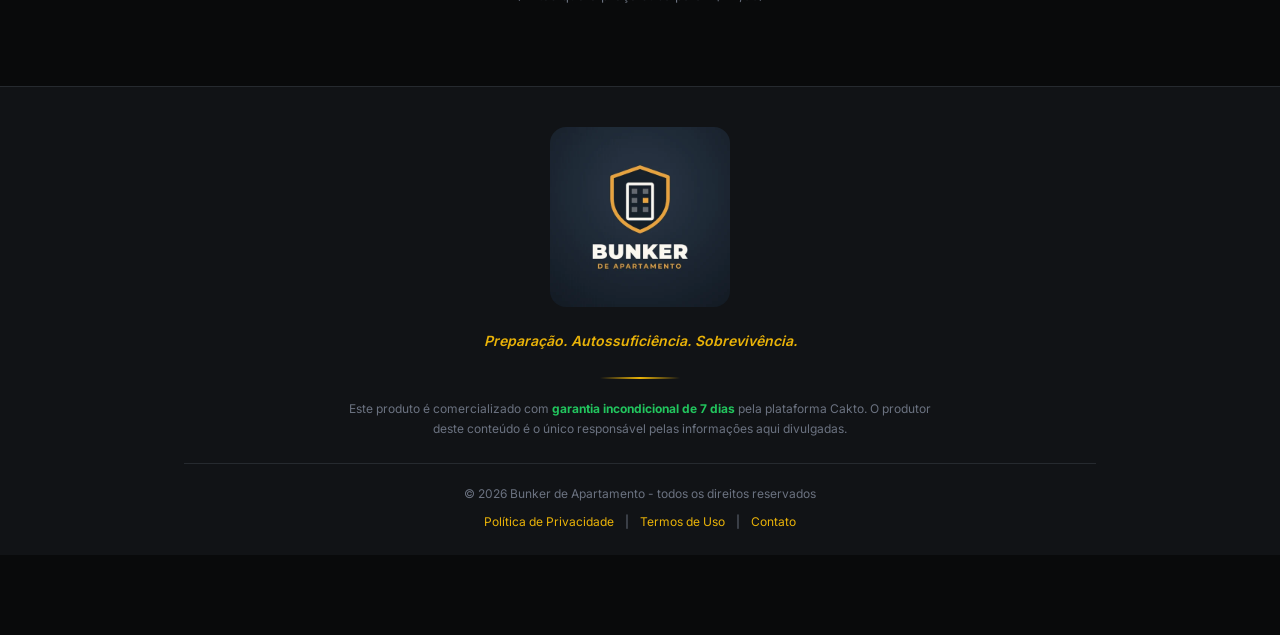
==== commit 65d478c1: "Garantia de 7 dias, FAQ revisado e marca própria no rodapé Troca 30 por 7 dias em todos os pontos de" ====
--- a/index.html
+++ b/index.html
@@ -7,7 +7,7 @@
     <link rel="canonical" href="https://bunkerdeapartamento.netlify.app/">
     <meta name="viewport" content="width=device-width, initial-scale=1.0">
     <title>Bunker de Apartamento - R$ 17,00 | Torne-se Autossuficiente</title>
-    <meta name="description" content="Aprenda a gerar energia, purificar água e armazenar alimentos em 30 dias. Kit completo com 5 guias + bônus. Garantia de 30 dias.">
+    <meta name="description" content="Aprenda a gerar energia, purificar água e armazenar alimentos em 30 dias. Kit completo com 5 guias + bônus. Garantia de 7 dias.">
     
     
     <link href="assets/css/css2-827140c7.css" rel="stylesheet">
@@ -182,7 +182,7 @@
     <p style="font-size:18px;color:var(--text2);max-width:640px;line-height:1.7;">O passo a passo pra transformar sua casa ou apartamento num lugar seguro em qualquer crise. Com água, comida e energia garantidas mesmo com tudo parado.</p>
     <div class="hero-badges">
         <div class="hero-badge"><i class="fa-solid fa-lock"></i> Acesso imediato</div>
-        <div class="hero-badge"><i class="fa-solid fa-shield-halved"></i> Garantia de 30 dias</div>
+        <div class="hero-badge"><i class="fa-solid fa-shield-halved"></i> Garantia de 7 dias</div>
         <div class="hero-badge"><i class="fa-solid fa-users"></i> +2.800 famílias preparadas</div>
     </div>
     <div class="hero-img-wrap">
@@ -231,7 +231,7 @@
     </div>
 
     <div class="hero-img-wrap" style="margin:48px auto 0; max-width:600px;">
-        <img src="assets/img/kitlobo2-8f04a1a2.webp" alt="Bunker de Apartamento" style="width:100%;height:auto;display:block;" loading="lazy">
+        <img src="assets/img/kit-bunker-de-apartamento.webp" alt="Bunker de Apartamento: guia em PDF e bônus" style="width:100%;height:auto;display:block;" loading="lazy">
     </div>
 </div>
 </section>
@@ -379,7 +379,7 @@
         <div style="display:flex;gap:24px;justify-content:center;flex-wrap:wrap;margin-top:24px;">
             <span class="mono" style="font-size:11px;color:var(--text3);display:flex;align-items:center;gap:6px;"><i class="fa-solid fa-lock" style="color:var(--accent);"></i> PAGAMENTO 100% SEGURO</span>
             <span class="mono" style="font-size:11px;color:var(--text3);display:flex;align-items:center;gap:6px;"><i class="fa-solid fa-shield-halved" style="color:var(--accent);"></i> DADOS PROTEGIDOS</span>
-            <span class="mono" style="font-size:11px;color:var(--text3);display:flex;align-items:center;gap:6px;"><i class="fa-solid fa-circle-check" style="color:var(--accent);"></i> GARANTIA DE 30 DIAS</span>
+            <span class="mono" style="font-size:11px;color:var(--text3);display:flex;align-items:center;gap:6px;"><i class="fa-solid fa-circle-check" style="color:var(--accent);"></i> GARANTIA DE 7 DIAS</span>
         </div>
     </div>
 </div>
@@ -418,11 +418,11 @@
 <div class="container">
     <div class="guarantee-box">
         <i class="fa-solid fa-shield-halved" style="font-size:64px;color:var(--accent);margin-bottom:24px;display:block;"></i>
-        <h2 style="font-size:36px;margin-bottom:20px;">GARANTIA DE FERRO: <span class="accent">30 DIAS</span></h2>
+        <h2 style="font-size:36px;margin-bottom:20px;">GARANTIA DE FERRO: <span class="accent">7 DIAS</span></h2>
         <p style="font-size:17px;color:var(--text2);max-width:600px;margin:0 auto 16px;line-height:1.7;">Sei que você pode estar pensando: <em>"Isso realmente funciona para mim?"</em></p>
-        <p style="font-size:17px;color:var(--text2);max-width:600px;margin:0 auto 16px;line-height:1.7;">Por isso, você tem <strong style="color:var(--accent);">30 dias</strong> para experimentar TUDO e, se não gostar, devolvemos seu dinheiro. Sem perguntas, sem burocracia.</p>
+        <p style="font-size:17px;color:var(--text2);max-width:600px;margin:0 auto 16px;line-height:1.7;">Por isso, você tem <strong style="color:var(--accent);">7 dias</strong> para experimentar TUDO e, se não gostar, devolvemos seu dinheiro. Sem perguntas, sem burocracia.</p>
         <p style="font-size:20px;font-weight:700;color:var(--accent);margin-bottom:32px;">O risco é TODO meu. A decisão é toda sua.</p>
-        <a id="begin_checkout" href="https://pay.cakto.com.br/b6y8nvj_1316810" target="_blank" rel="noopener noreferrer" class="cta-btn" data-ec-checkout="2">Experimentar sem risco por 30 dias</a>
+        <a id="begin_checkout" href="https://pay.cakto.com.br/b6y8nvj_1316810" target="_blank" rel="noopener noreferrer" class="cta-btn" data-ec-checkout="2">Experimentar sem risco por 7 dias</a>
         <p style="font-size:13px;color:var(--text3);margin-top:16px;"><em>Solicite o reembolso pela plataforma Cakto.</em></p>
     </div>
 </div>
@@ -433,11 +433,12 @@
 <div class="container">
     <h2 style="font-size:36px;text-align:center;margin-bottom:40px;">PERGUNTAS <span class="accent">FREQUENTES</span></h2>
     <div style="max-width:700px;margin:0 auto;">
-        <div class="faq-item"><button class="faq-question" onclick="toggleFAQ(this)"><span>É físico ou digital?</span><i class="fa-solid fa-chevron-down"></i></button><div class="faq-answer"><p>100% digital. Você recebe tudo por e-mail em 2 minutos e pode ler no celular, tablet ou computador. Também pode imprimir, se preferir.</p></div></div>
-        <div class="faq-item"><button class="faq-question" onclick="toggleFAQ(this)"><span>Preciso comprar equipamentos caros?</span><i class="fa-solid fa-chevron-down"></i></button><div class="faq-answer"><p>Não. 90% das técnicas usam materiais que você já tem em casa ou que custam menos de R$ 50 no total. O sistema solar básico sai por cerca de R$ 300.</p></div></div>
-        <div class="faq-item"><button class="faq-question" onclick="toggleFAQ(this)"><span>Funciona em apartamento?</span><i class="fa-solid fa-chevron-down"></i></button><div class="faq-answer"><p>Sim! Há um capítulo inteiro sobre adaptações para quem mora em apartamento (armazenamento vertical, mini-hortas, sistemas compactos).</p></div></div>
-        <div class="faq-item"><button class="faq-question" onclick="toggleFAQ(this)"><span>Por quanto tempo tenho acesso?</span><i class="fa-solid fa-chevron-down"></i></button><div class="faq-answer"><p>Vitalício. Você baixa os PDFs e eles são seus para sempre.</p></div></div>
-        <div class="faq-item"><button class="faq-question" onclick="toggleFAQ(this)"><span>E se eu não entender nada de marcenaria ou elétrica?</span><i class="fa-solid fa-chevron-down"></i></button><div class="faq-answer"><p>Os guias foram feitos para INICIANTES. Tudo explicado com fotos, diagramas e vídeos passo a passo. Se minha avó de 68 anos conseguiu, você também consegue.</p></div></div>
+        <div class="faq-item"><button class="faq-question" onclick="toggleFAQ(this)"><span>É físico ou digital?</span><i class="fa-solid fa-chevron-down"></i></button><div class="faq-answer"><p>100% digital. Assim que o pagamento é aprovado, você recebe o acesso por e-mail e baixa os PDFs na área de membros. Dá pra ler no celular, tablet ou computador, e também imprimir.</p></div></div>
+        <div class="faq-item"><button class="faq-question" onclick="toggleFAQ(this)"><span>Preciso comprar equipamentos caros?</span><i class="fa-solid fa-chevron-down"></i></button><div class="faq-answer"><p>Não. O plano usa produtos normais de mercado e coisas que você já tem em casa. Nada de balde caro de "comida de sobrevivência". A lista de compras traz preços aproximados pra você montar aos poucos, dentro do seu orçamento.</p></div></div>
+        <div class="faq-item"><button class="faq-question" onclick="toggleFAQ(this)"><span>Funciona em apartamento?</span><i class="fa-solid fa-chevron-down"></i></button><div class="faq-answer"><p>Sim. O guia foi pensado pra quem mora em apartamento ou casa pequena e tem uma parte só sobre o que muda no apartamento, com crianças, idosos ou pets.</p></div></div>
+        <div class="faq-item"><button class="faq-question" onclick="toggleFAQ(this)"><span>Por quanto tempo tenho acesso?</span><i class="fa-solid fa-chevron-down"></i></button><div class="faq-answer"><p>Vitalício. Você baixa os PDFs e eles ficam com você pra sempre.</p></div></div>
+        <div class="faq-item"><button class="faq-question" onclick="toggleFAQ(this)"><span>E se eu não entender nada de marcenaria ou elétrica?</span><i class="fa-solid fa-chevron-down"></i></button><div class="faq-answer"><p>Não precisa. Os guias foram feitos pra iniciantes, com passo a passo simples e checklists pra marcar. Não tem obra, marcenaria nem instalação elétrica.</p></div></div>
+        <div class="faq-item"><button class="faq-question" onclick="toggleFAQ(this)"><span>E se eu não gostar?</span><i class="fa-solid fa-chevron-down"></i></button><div class="faq-answer"><p>Você tem 7 dias de garantia. Se não gostar, é só pedir o reembolso pela Cakto e devolvemos 100% do valor, sem perguntas.</p></div></div>
     </div>
 </div>
 </section>
@@ -455,13 +456,12 @@
 <!-- FOOTER -->
 <footer>
 <div class="container">
-    <img src="assets/img/lobo-footer-efaa89ec.webp" alt="Bunker de Apartamento" width="120" height="120" loading="lazy" style="height:120px;width:auto;margin-bottom:20px;filter:drop-shadow(0 4px 15px rgba(234,179,8,0.2));">
-    <h3 style="font-size:24px;color:var(--text);letter-spacing:3px;margin-bottom:8px;">BUNKER DE APARTAMENTO</h3>
+    <img src="assets/img/logo-bunker-vertical.webp" alt="Bunker de Apartamento" width="180" height="180" loading="lazy" style="width:180px;height:180px;border-radius:16px;margin-bottom:16px;">
     <p style="color:var(--accent);font-size:14px;font-weight:600;margin-bottom:24px;font-style:italic;">Preparação. Autossuficiência. Sobrevivência.</p>
     <div style="width:80px;height:2px;background:linear-gradient(90deg,transparent,var(--accent),transparent);margin:20px auto;"></div>
-    <p style="color:var(--text3);font-size:12px;max-width:600px;margin:0 auto 24px;line-height:1.7;">Este produto é comercializado com <strong style="color:var(--green);">garantia incondicional de 30 dias</strong> pela plataforma Cakto. O produtor deste conteúdo é o único responsável pelas informações aqui divulgadas.</p>
+    <p style="color:var(--text3);font-size:12px;max-width:600px;margin:0 auto 24px;line-height:1.7;">Este produto é comercializado com <strong style="color:var(--green);">garantia incondicional de 7 dias</strong> pela plataforma Cakto. O produtor deste conteúdo é o único responsável pelas informações aqui divulgadas.</p>
     <div style="border-top:1px solid var(--border);padding-top:20px;color:var(--text3);font-size:12px;">
-        <p style="margin-bottom:8px;">© 2025 Bunker de Apartamento - todos os direitos reservados</p>
+        <p style="margin-bottom:8px;">© 2026 Bunker de Apartamento - todos os direitos reservados</p>
         <p><a href="#" style="color:var(--accent);text-decoration:none;margin:0 8px;">Política de Privacidade</a> | <a href="#" style="color:var(--accent);text-decoration:none;margin:0 8px;">Termos de Uso</a> | <a href="#" style="color:var(--accent);text-decoration:none;margin:0 8px;">Contato</a></p>
     </div>
 </div>
@@ -483,7 +483,7 @@
     <p style="font-size:15px;line-height:1.7;color:var(--text2);margin-bottom:8px;">Enquanto você lê isto, <strong style="color:var(--text);">outra crise pode estar começando.</strong></p>
     <p style="font-size:15px;line-height:1.7;color:var(--text2);margin-bottom:20px;">O Kit tem <strong style="color:var(--text);">5 guias completos</strong> por <strong style="color:var(--accent);">menos de R$20.</strong></p>
     <div style="background:rgba(234,179,8,0.05);border:1px solid rgba(234,179,8,0.2);border-radius:12px;padding:14px;margin-bottom:22px;">
-        <p style="font-size:13px;color:var(--text2);margin-bottom:4px;">E se não convencer você em 30 dias…</p>
+        <p style="font-size:13px;color:var(--text2);margin-bottom:4px;">E se não convencer você em 7 dias…</p>
         <p style="font-size:15px;font-weight:700;color:var(--green);">Devolvemos 100% — sem perguntas.</p>
     </div>
     <a id="exit-cta-main" href="https://pay.cakto.com.br/b6y8nvj_1316810" target="_blank" rel="noopener" class="cta-btn" style="width:100%;margin-bottom:14px;" data-ec-checkout="4">🔒 Garantir Meus 5 Guias — R$ 17,00</a>
@@ -502,7 +502,7 @@
 (function(){var tc=carousel.querySelectorAll('.testimonial-card').length;var ai=0;function auto(){ai=(ai+1)%tc;var cw=carousel.querySelector('.testimonial-card').offsetWidth+20;carousel.scrollTo({left:ai*cw,behavior:'smooth'});}var t=setInterval(auto,5000);carousel.addEventListener('mouseenter',function(){clearInterval(t);});carousel.addEventListener('mouseleave',function(){t=setInterval(auto,5000);});})();
 
 // COUNTDOWN
-(function(){var k='loboCDMain';var s;try{s=sessionStorage.getItem(k);}catch(e){}var end;if(s){end=parseInt(s);}else{end=Date.now()+23*3600000+47*60000+33000;try{sessionStorage.setItem(k,end);}catch(e){}}function pad(n){return String(Math.max(0,n)).padStart(2,'0');}function tick(){var d=Math.max(0,end-Date.now());var h=Math.floor(d/3600000);var m=Math.floor((d%3600000)/60000);var ss=Math.floor((d%60000)/1000);var eH=document.getElementById('cd-h');var eM=document.getElementById('cd-m');var eS=document.getElementById('cd-s');if(eH)eH.textContent=pad(h);if(eM)eM.textContent=pad(m);if(eS)eS.textContent=pad(ss);}tick();setInterval(tick,1000);})();
+(function(){var k='bunkerCDMain';var s;try{s=sessionStorage.getItem(k);}catch(e){}var end;if(s){end=parseInt(s);}else{end=Date.now()+23*3600000+47*60000+33000;try{sessionStorage.setItem(k,end);}catch(e){}}function pad(n){return String(Math.max(0,n)).padStart(2,'0');}function tick(){var d=Math.max(0,end-Date.now());var h=Math.floor(d/3600000);var m=Math.floor((d%3600000)/60000);var ss=Math.floor((d%60000)/1000);var eH=document.getElementById('cd-h');var eM=document.getElementById('cd-m');var eS=document.getElementById('cd-s');if(eH)eH.textContent=pad(h);if(eM)eM.textContent=pad(m);if(eS)eS.textContent=pad(ss);}tick();setInterval(tick,1000);})();
 
 // NOTIFICAÇÕES DO POP-UP
 (function(){var notices=[{name:'Gabriel Santos',time:'há 12 minutos'},{name:'Mariana Oliveira',time:'há 5 minutos'},{name:'Lucas Ferreira',time:'há 23 minutos'},{name:'Ana Souza',time:'há 38 minutos'},{name:'Pedro Almeida',time:'há 1 hora'},{name:'Juliana Costa',time:'há 2 horas'},{name:'Rafael Silva',time:'há 3 horas'}];var last=-1;function show(){var p=document.getElementById('social-proof-popup');if(!p)return;var pick=last<0?0:Math.floor(Math.random()*(notices.length-1));if(last>=0&&pick>=last)pick++;last=pick;var item=notices[pick];document.getElementById('sp-name').textContent=item.name;document.getElementById('sp-avatar').textContent=item.name.charAt(0);document.getElementById('sp-time').textContent='🟢 '+item.time;p.style.display='flex';setTimeout(function(){p.style.display='none';},5000);}setTimeout(function(){show();setInterval(show,14000);},4000);})();
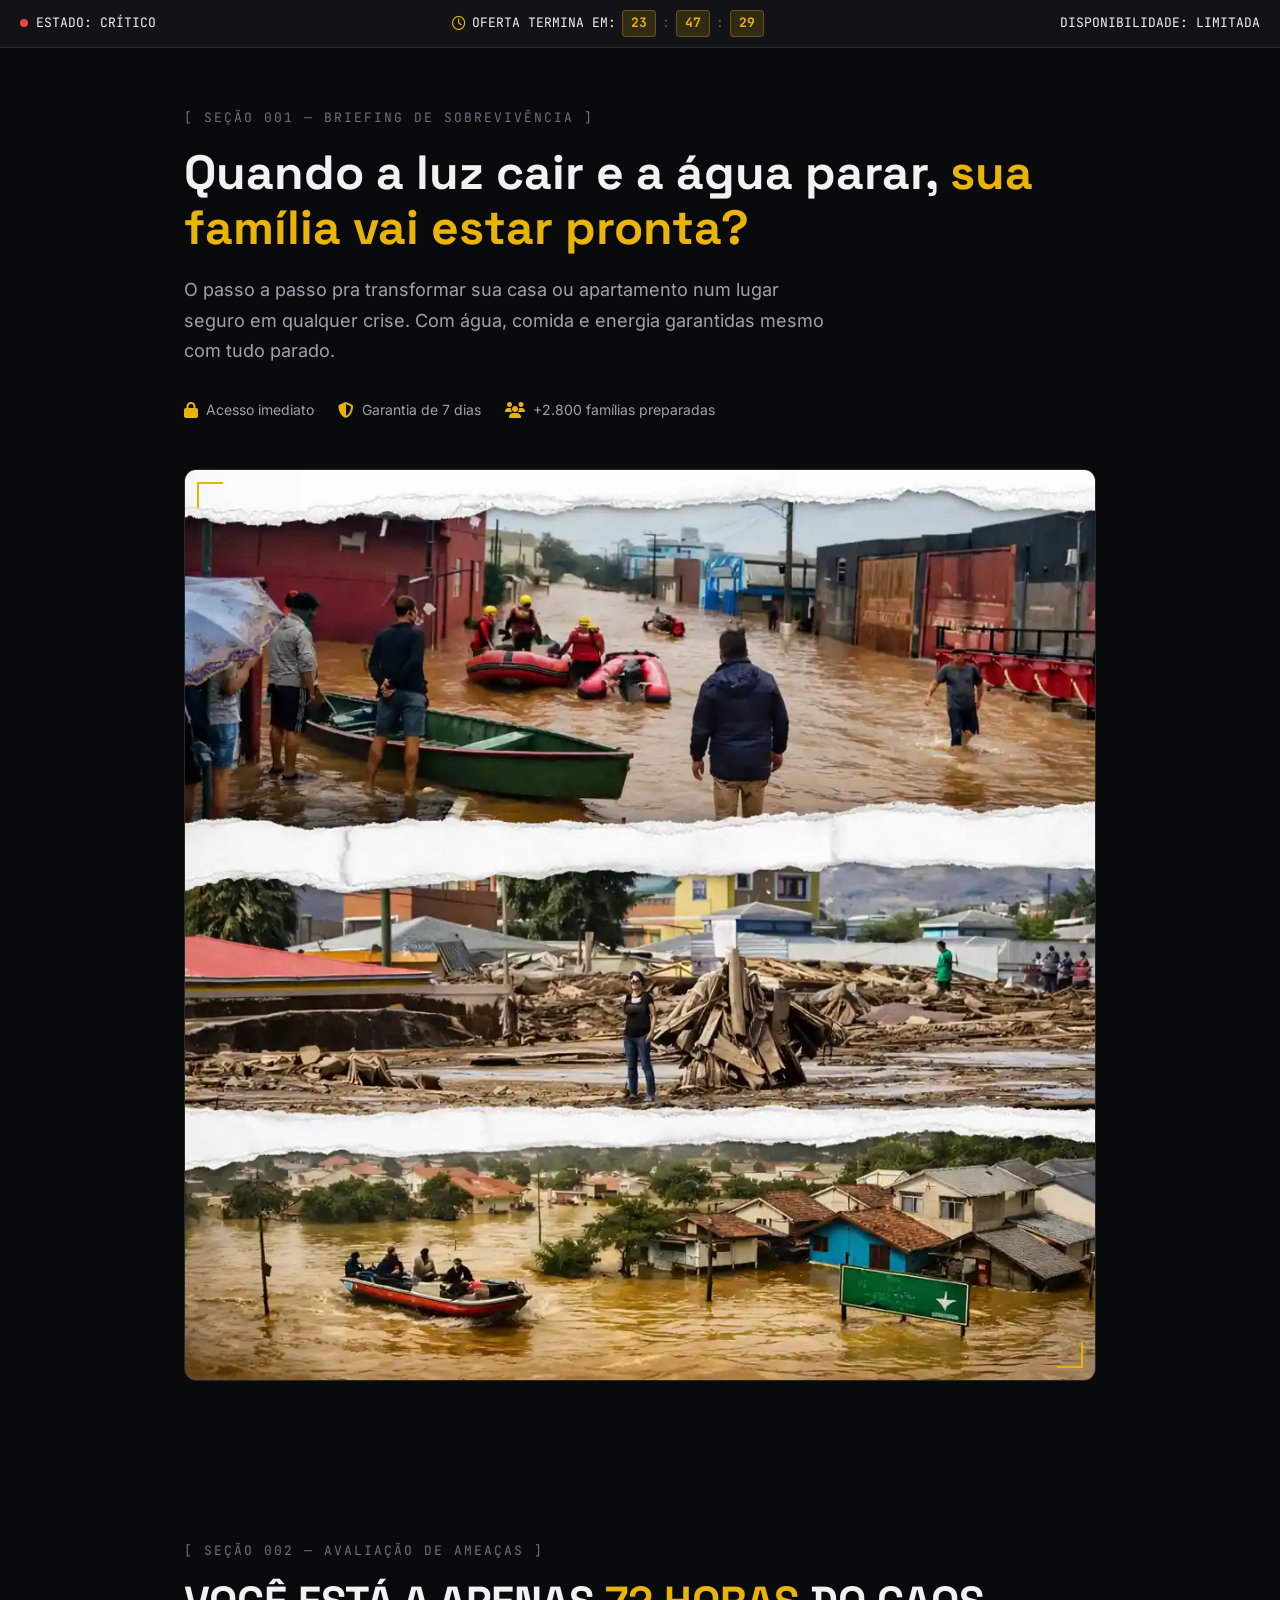
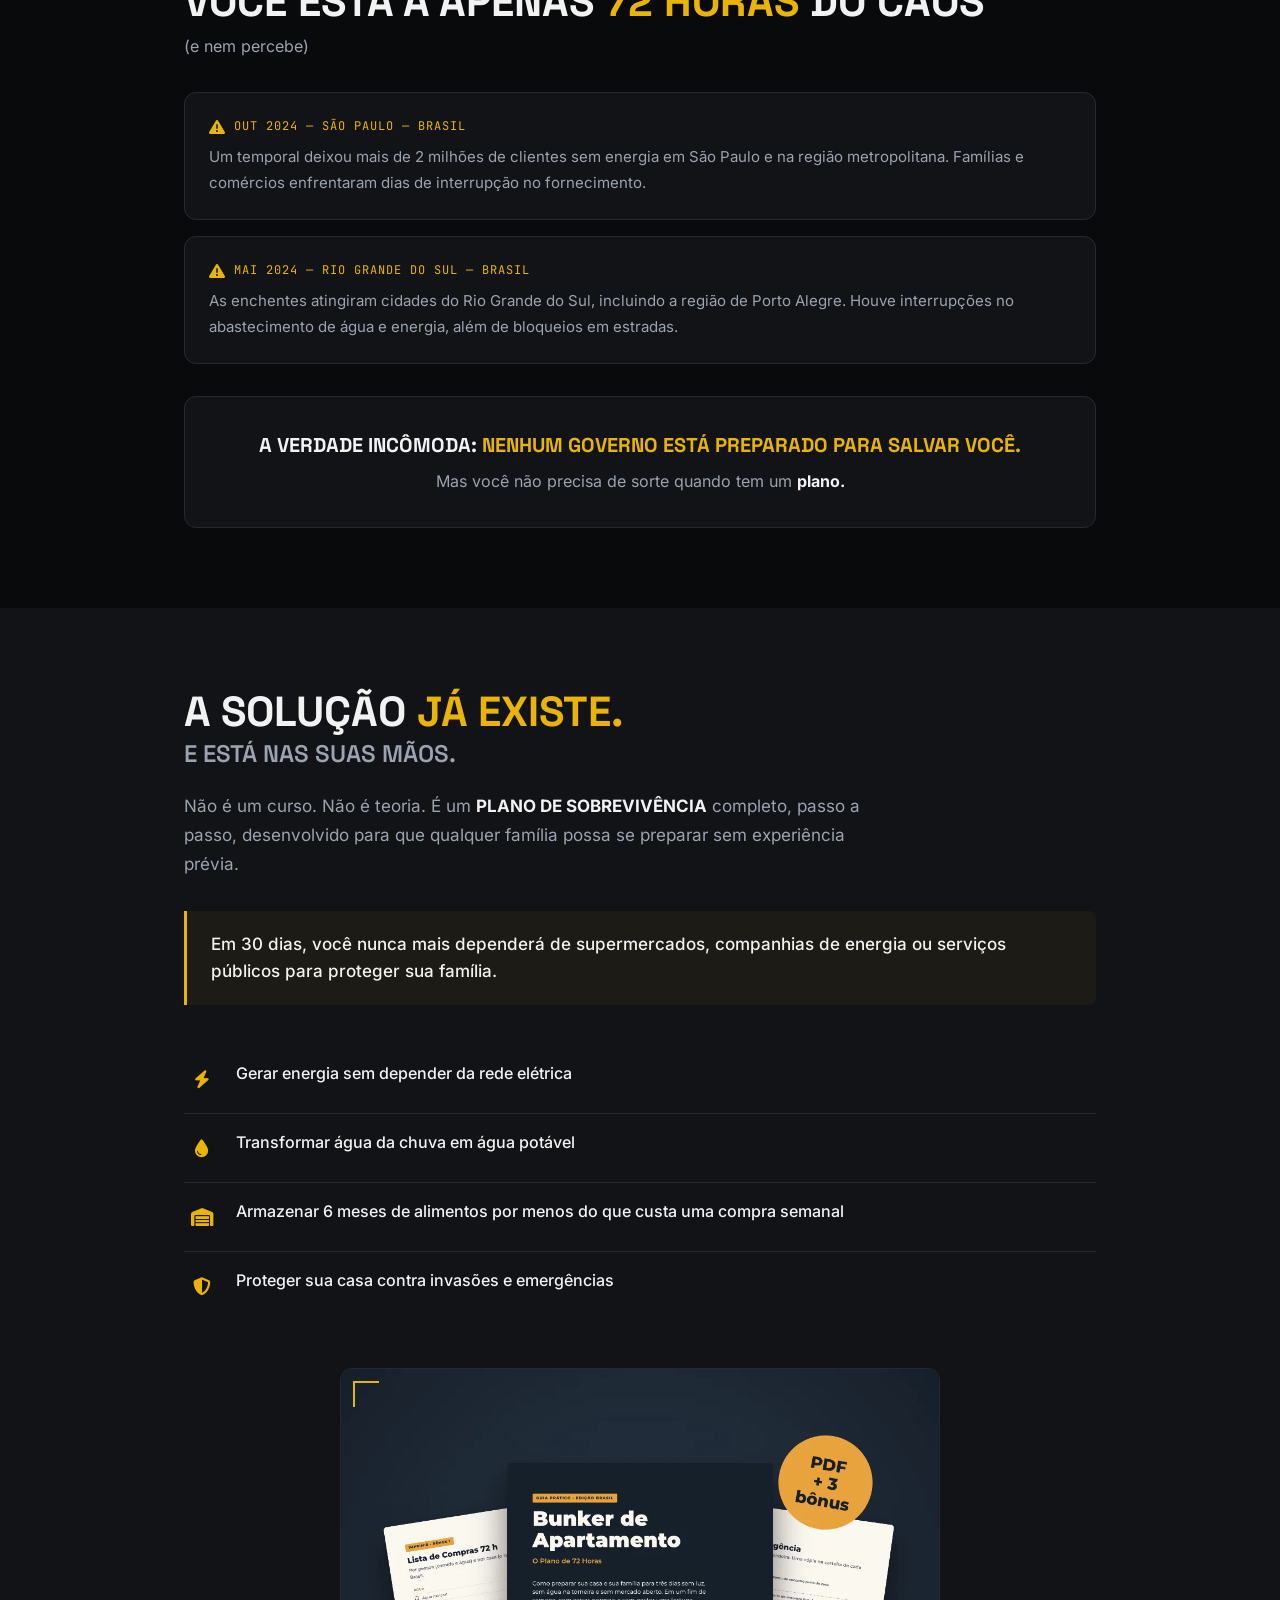
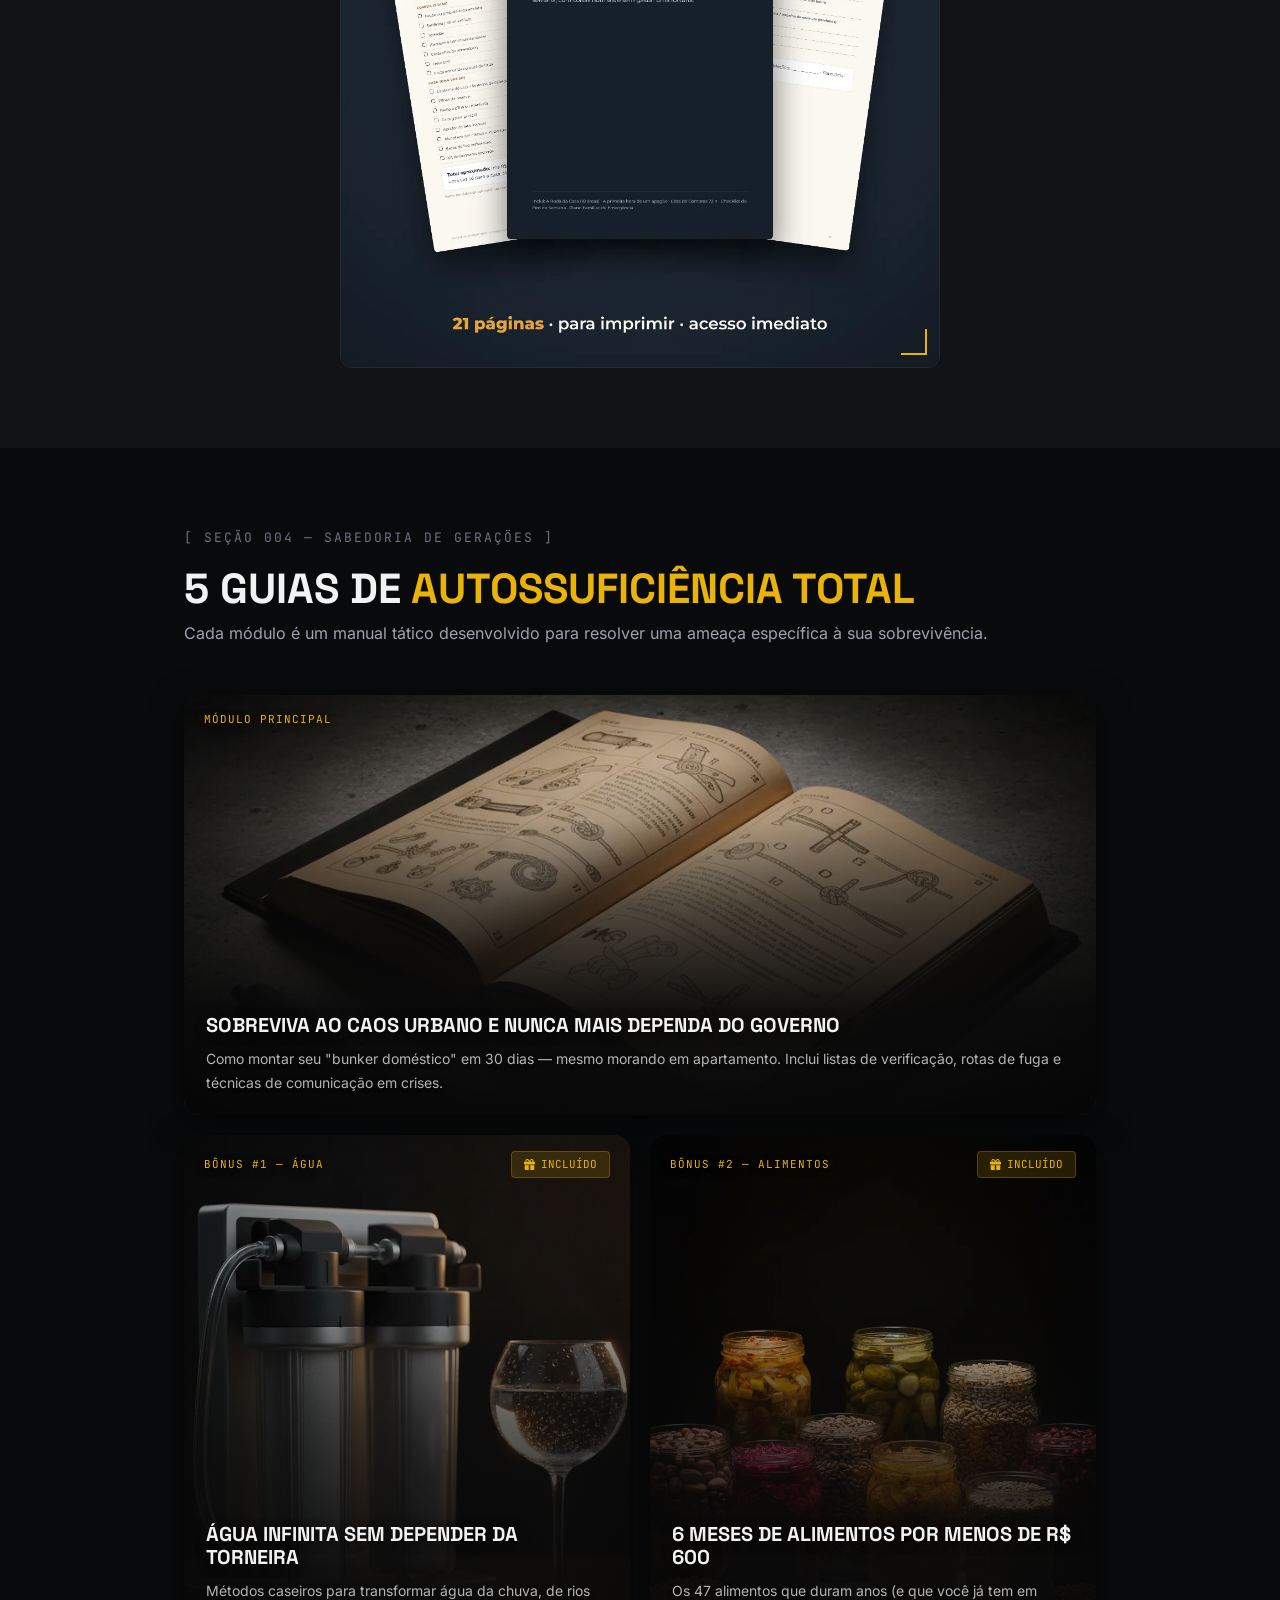
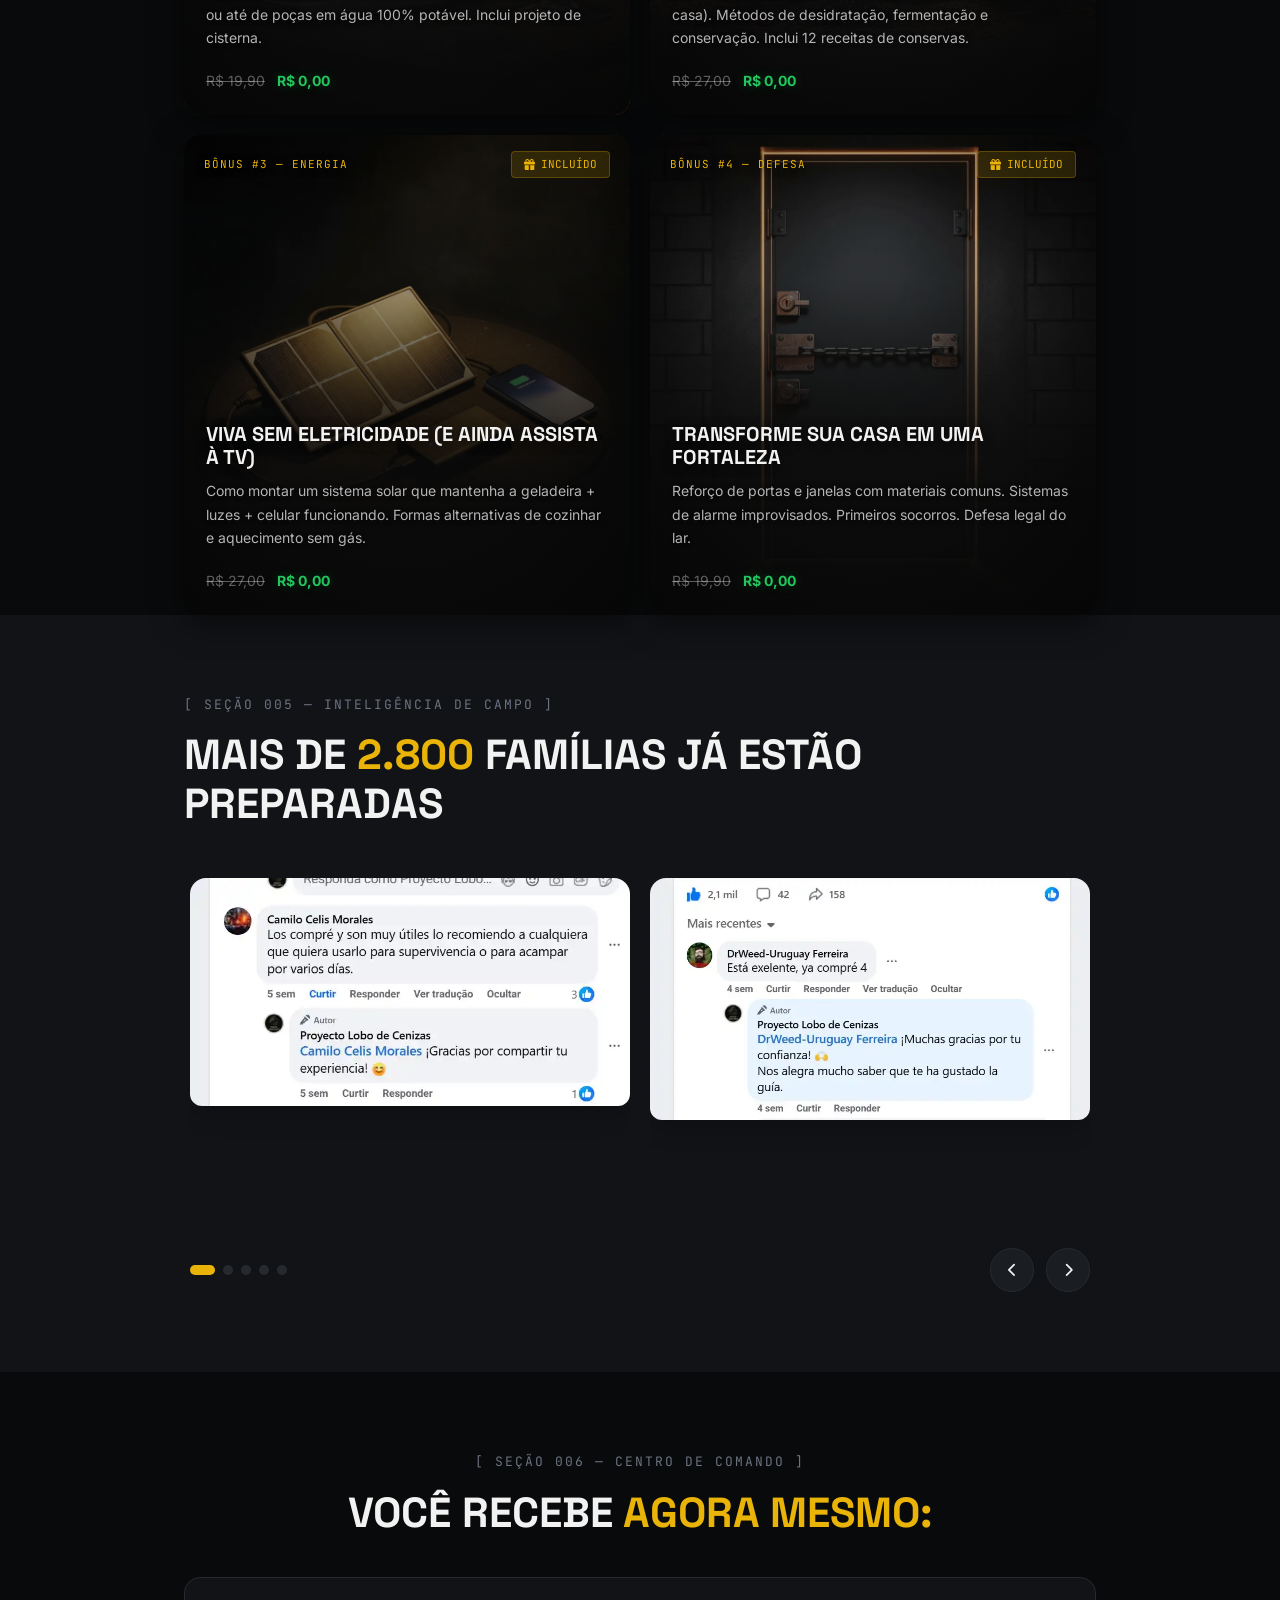
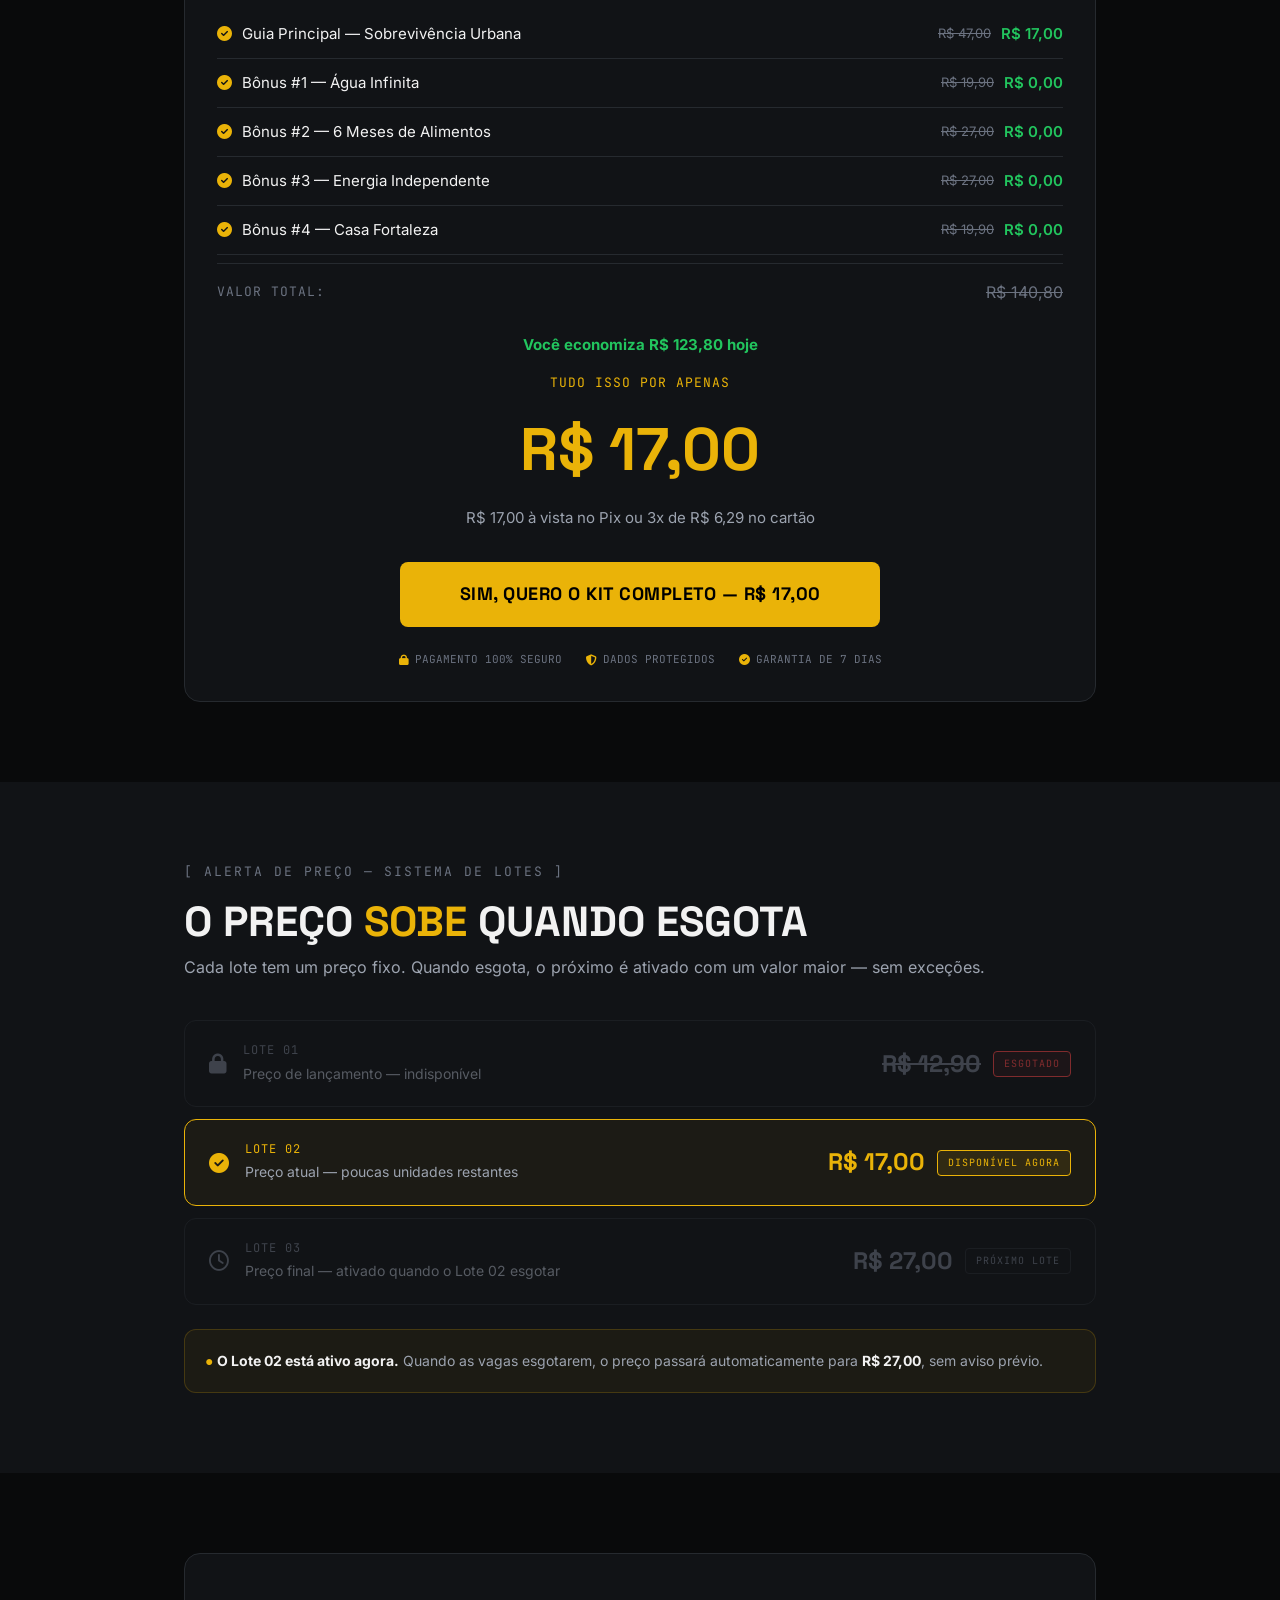
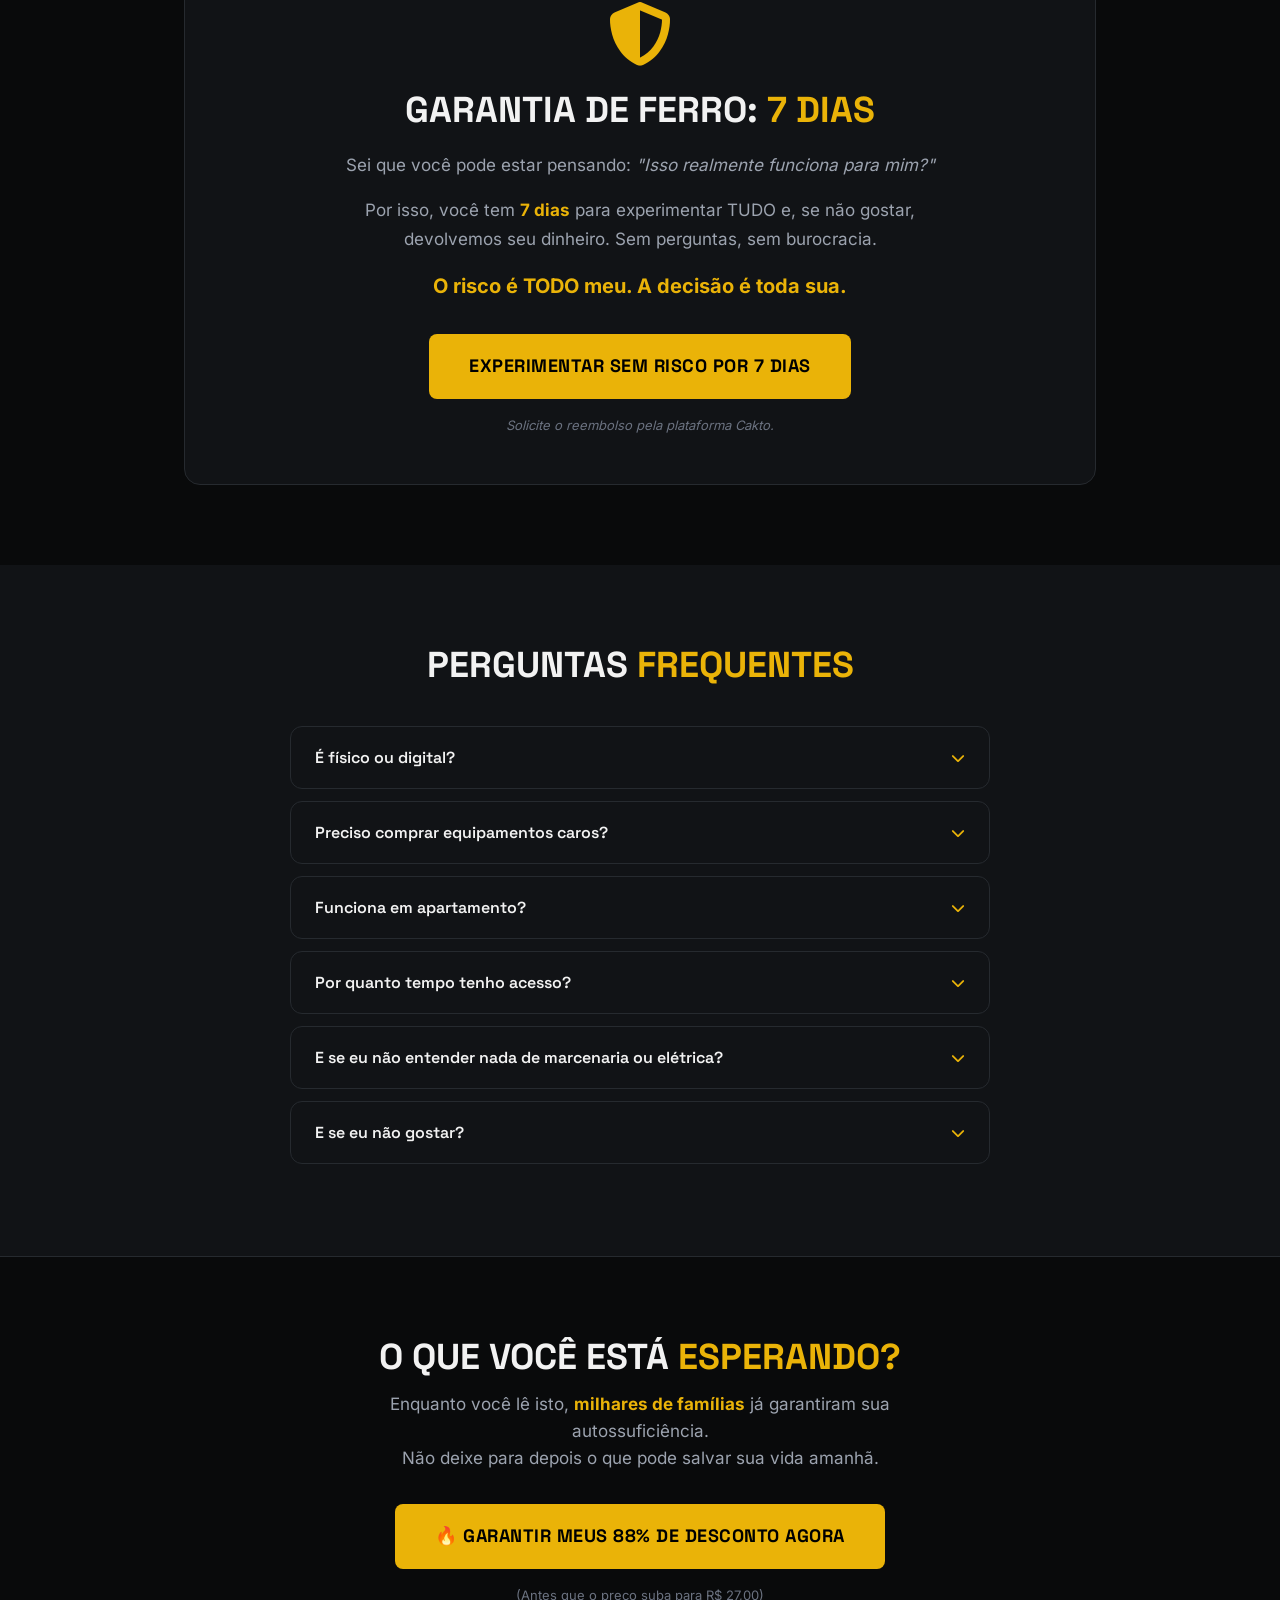
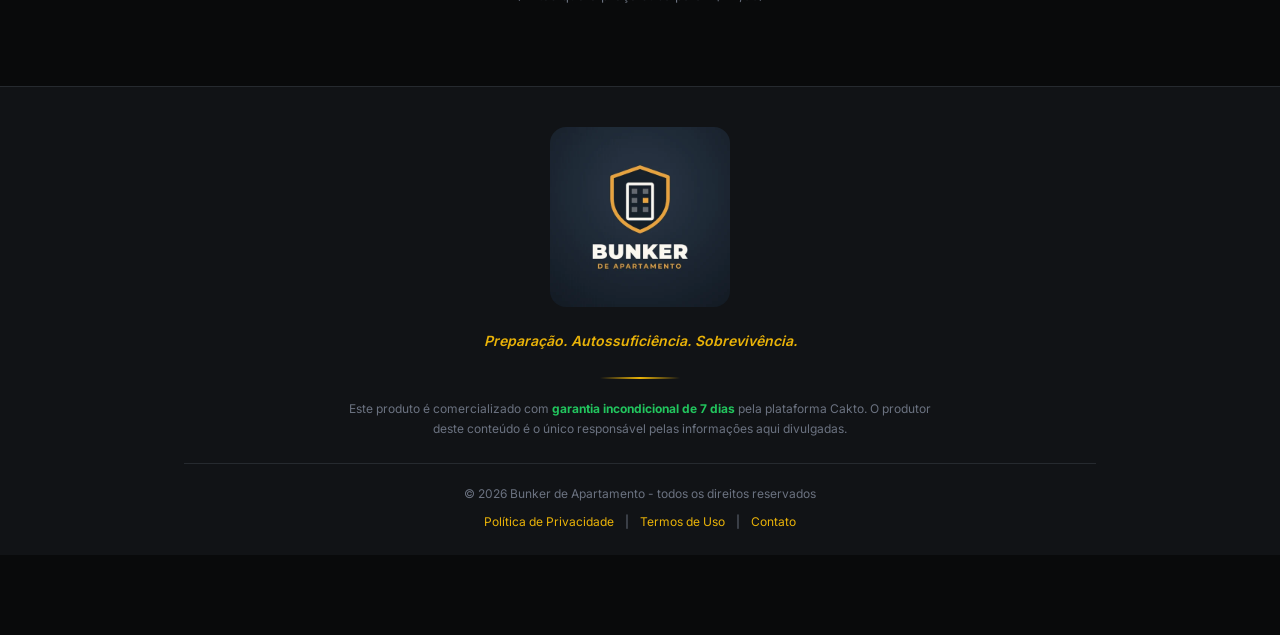
==== commit 0ca1b724: "Mostra Pix à vista junto do parcelamento Co-Authored-By: Claude Opus 5.5 <noreply@anthropic.com> Cla" ====
--- a/index.html
+++ b/index.html
@@ -372,7 +372,7 @@
 
         <p class="mono" style="font-size:13px;color:var(--accent);letter-spacing:1px;margin-top:16px;">TUDO ISSO POR APENAS</p>
         <p style="font-family:'Space Grotesk',sans-serif;font-size:60px;font-weight:800;color:var(--accent);margin:8px 0;">R$ 17,00</p>
-        <p style="font-size:15px;color:var(--text2);margin-bottom:32px;">ou 3x de R$ 6,29 no cartão</p>
+        <p style="font-size:15px;color:var(--text2);margin-bottom:32px;">R$ 17,00 à vista no Pix ou 3x de R$ 6,29 no cartão</p>
 
         <a id="begin_checkout" href="https://pay.cakto.com.br/b6y8nvj_1316810" target="_blank" rel="noopener noreferrer" class="cta-btn" style="width:100%;max-width:480px;" data-ec-checkout="1">SIM, QUERO O KIT COMPLETO — R$ 17,00</a>
 
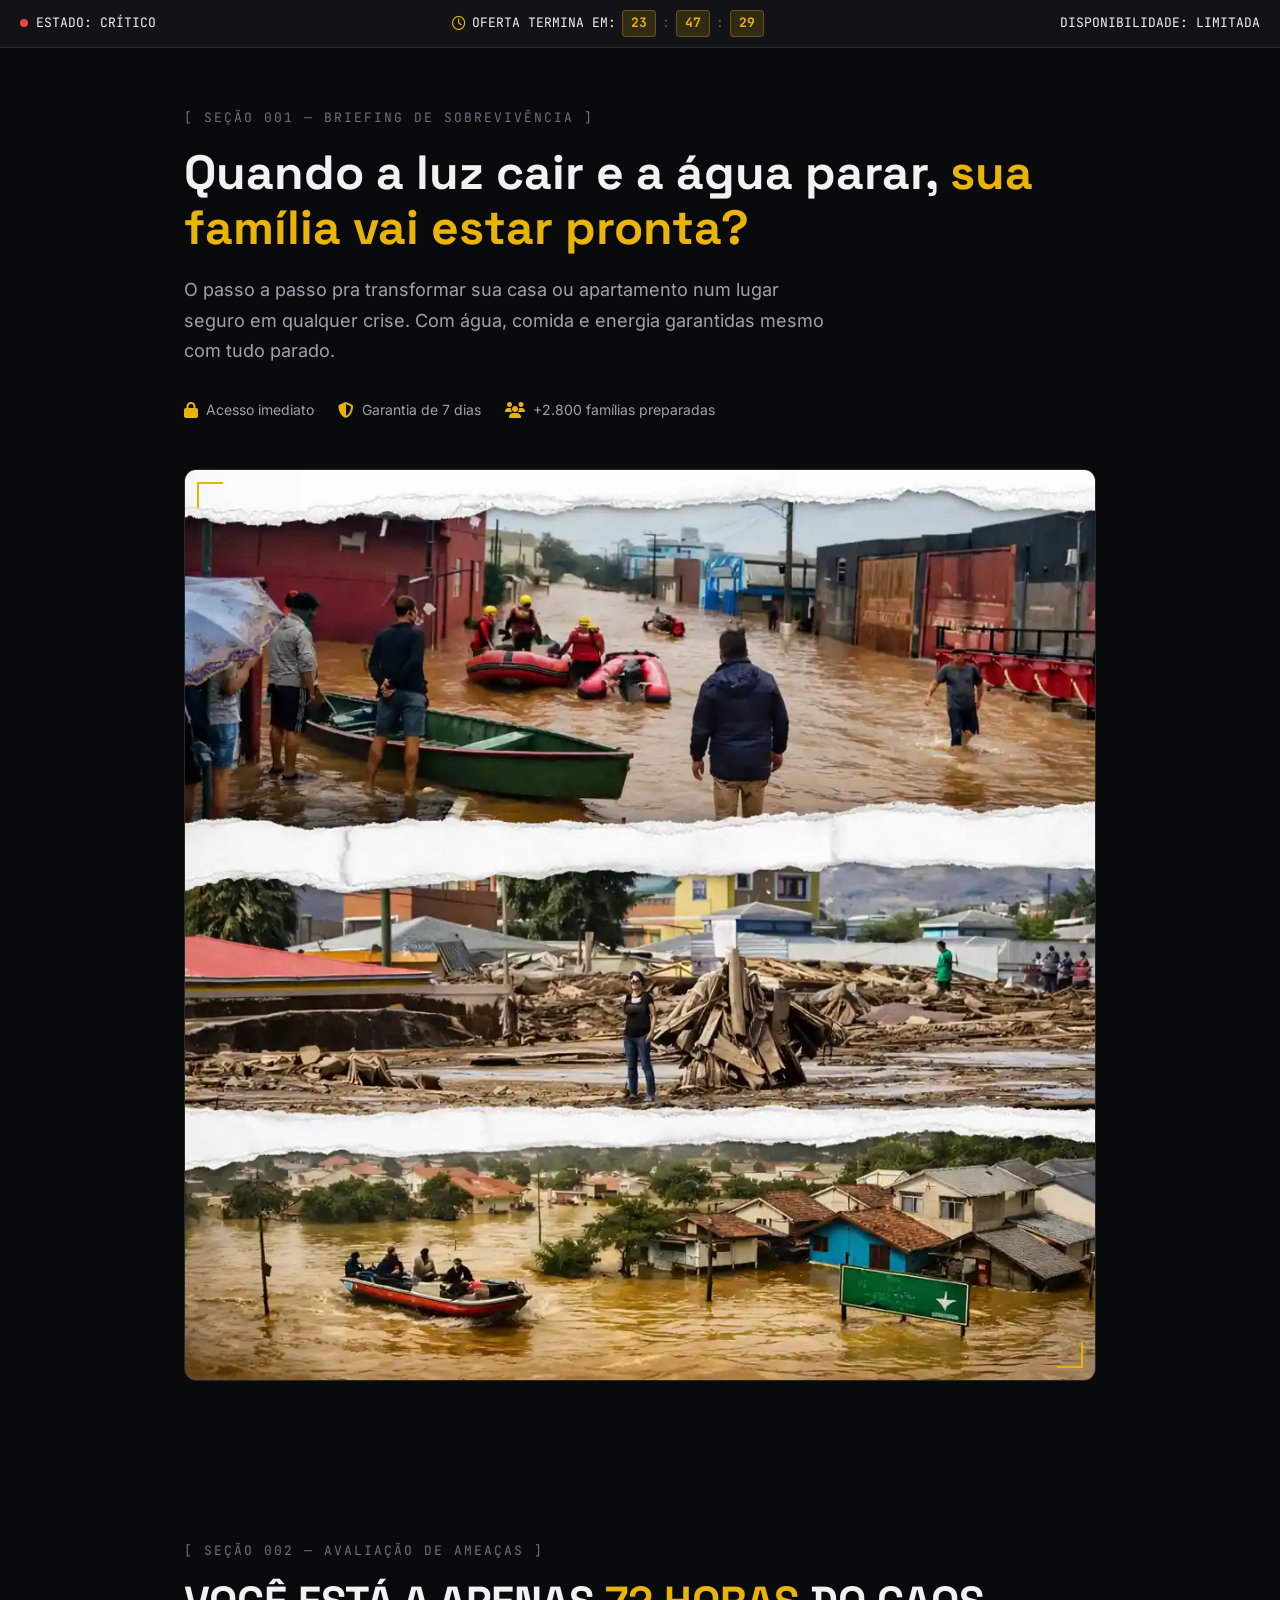
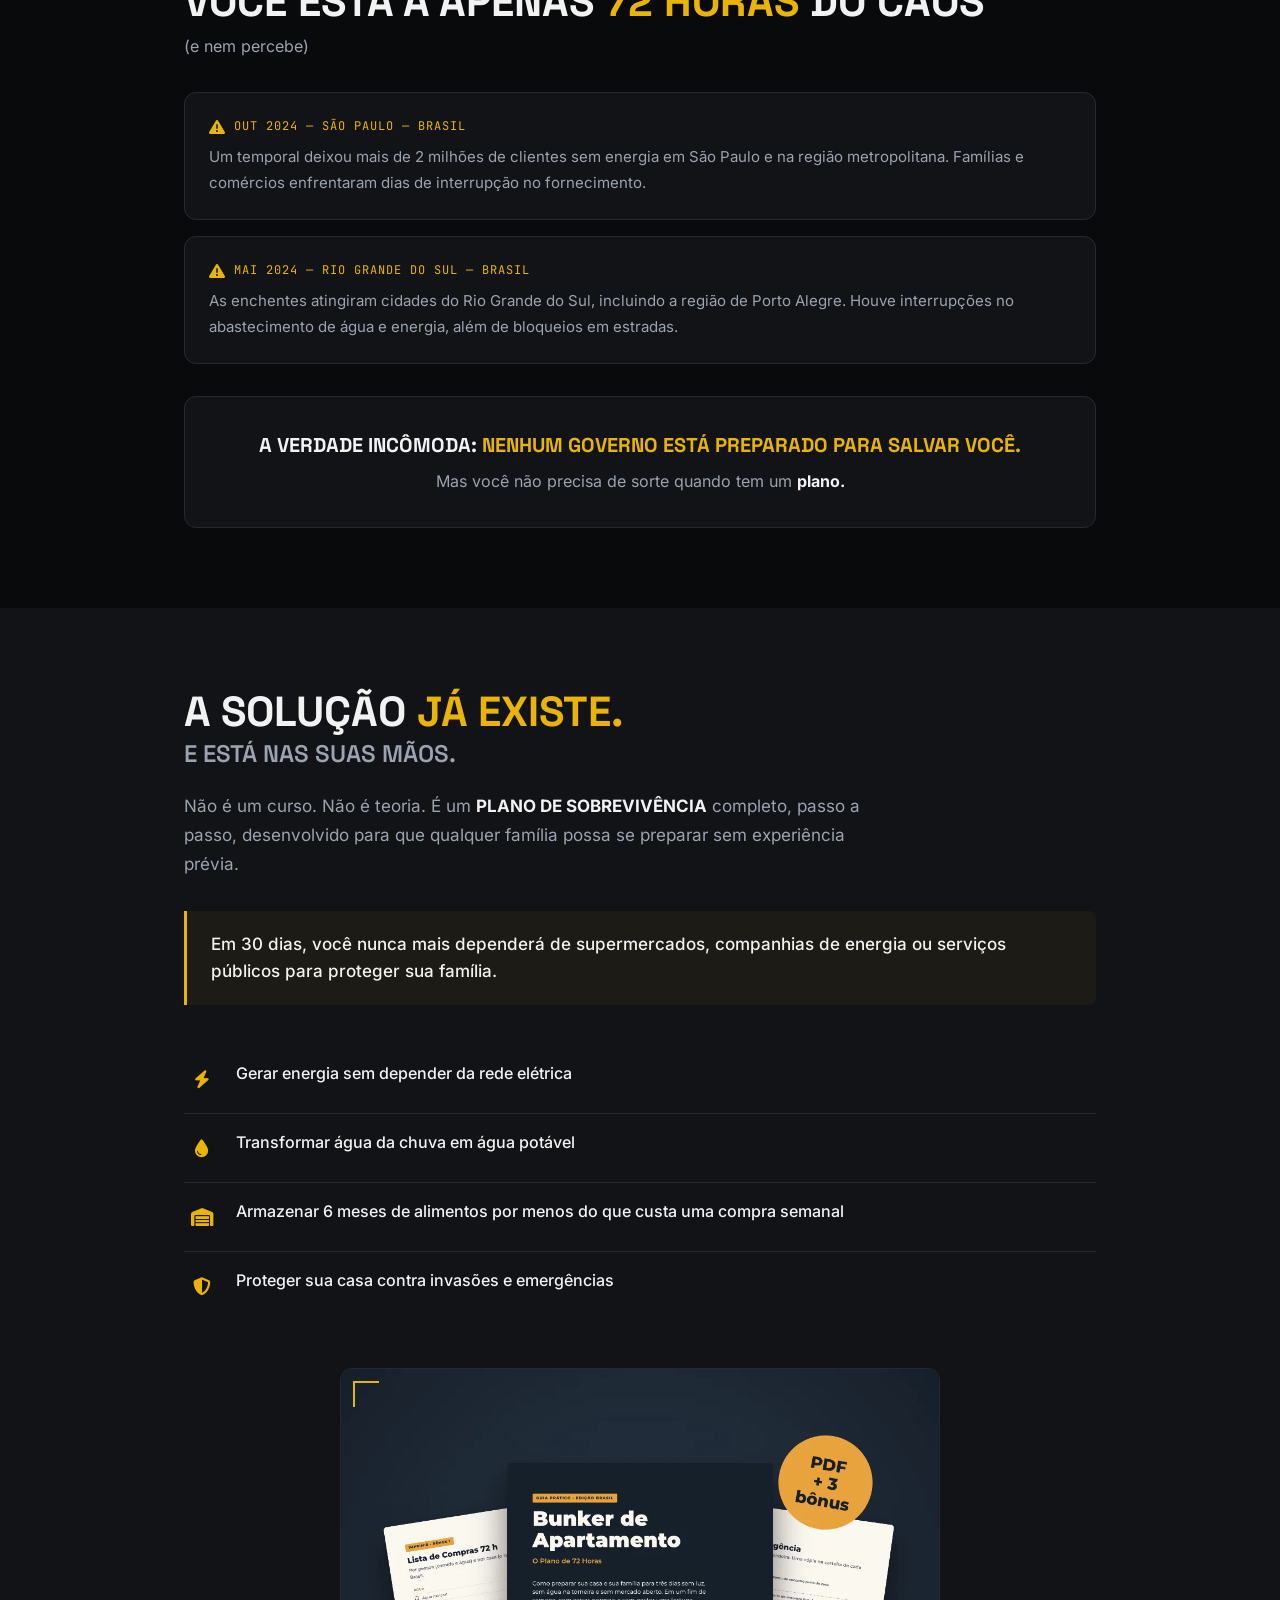
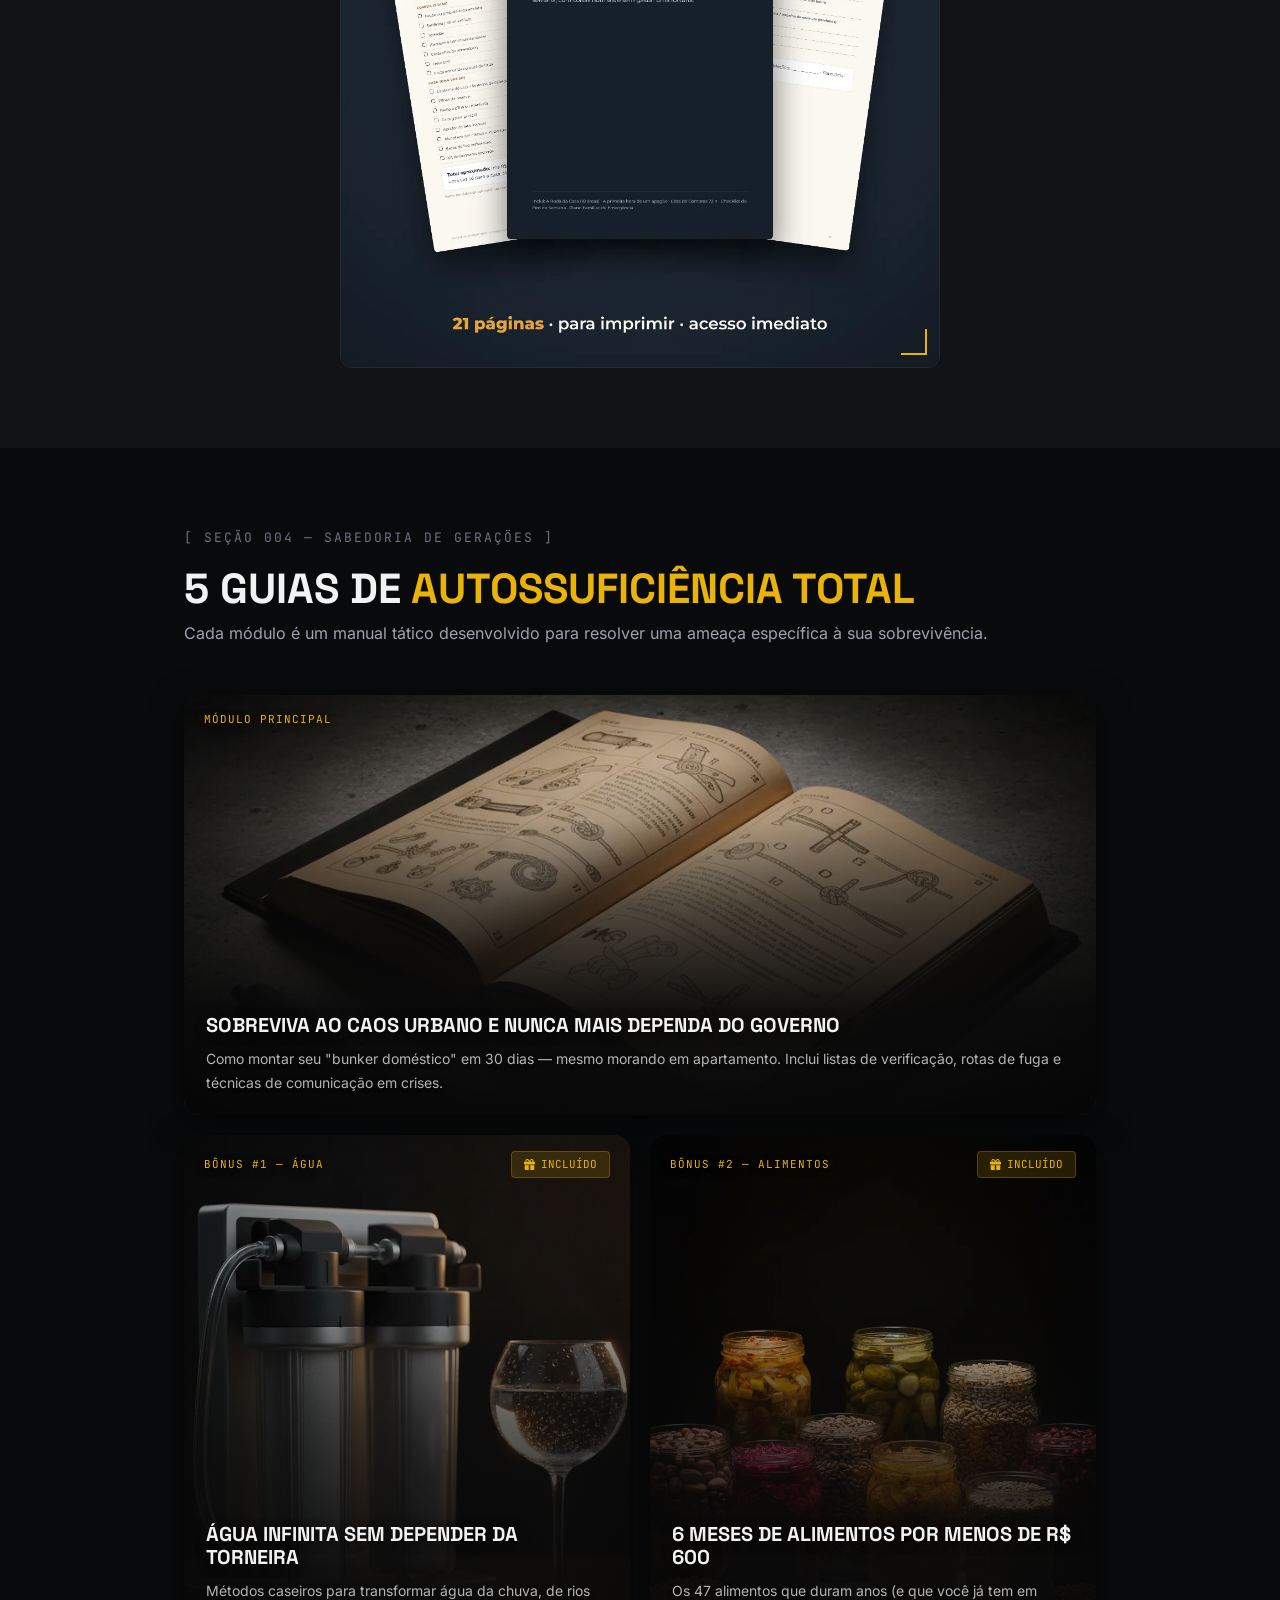
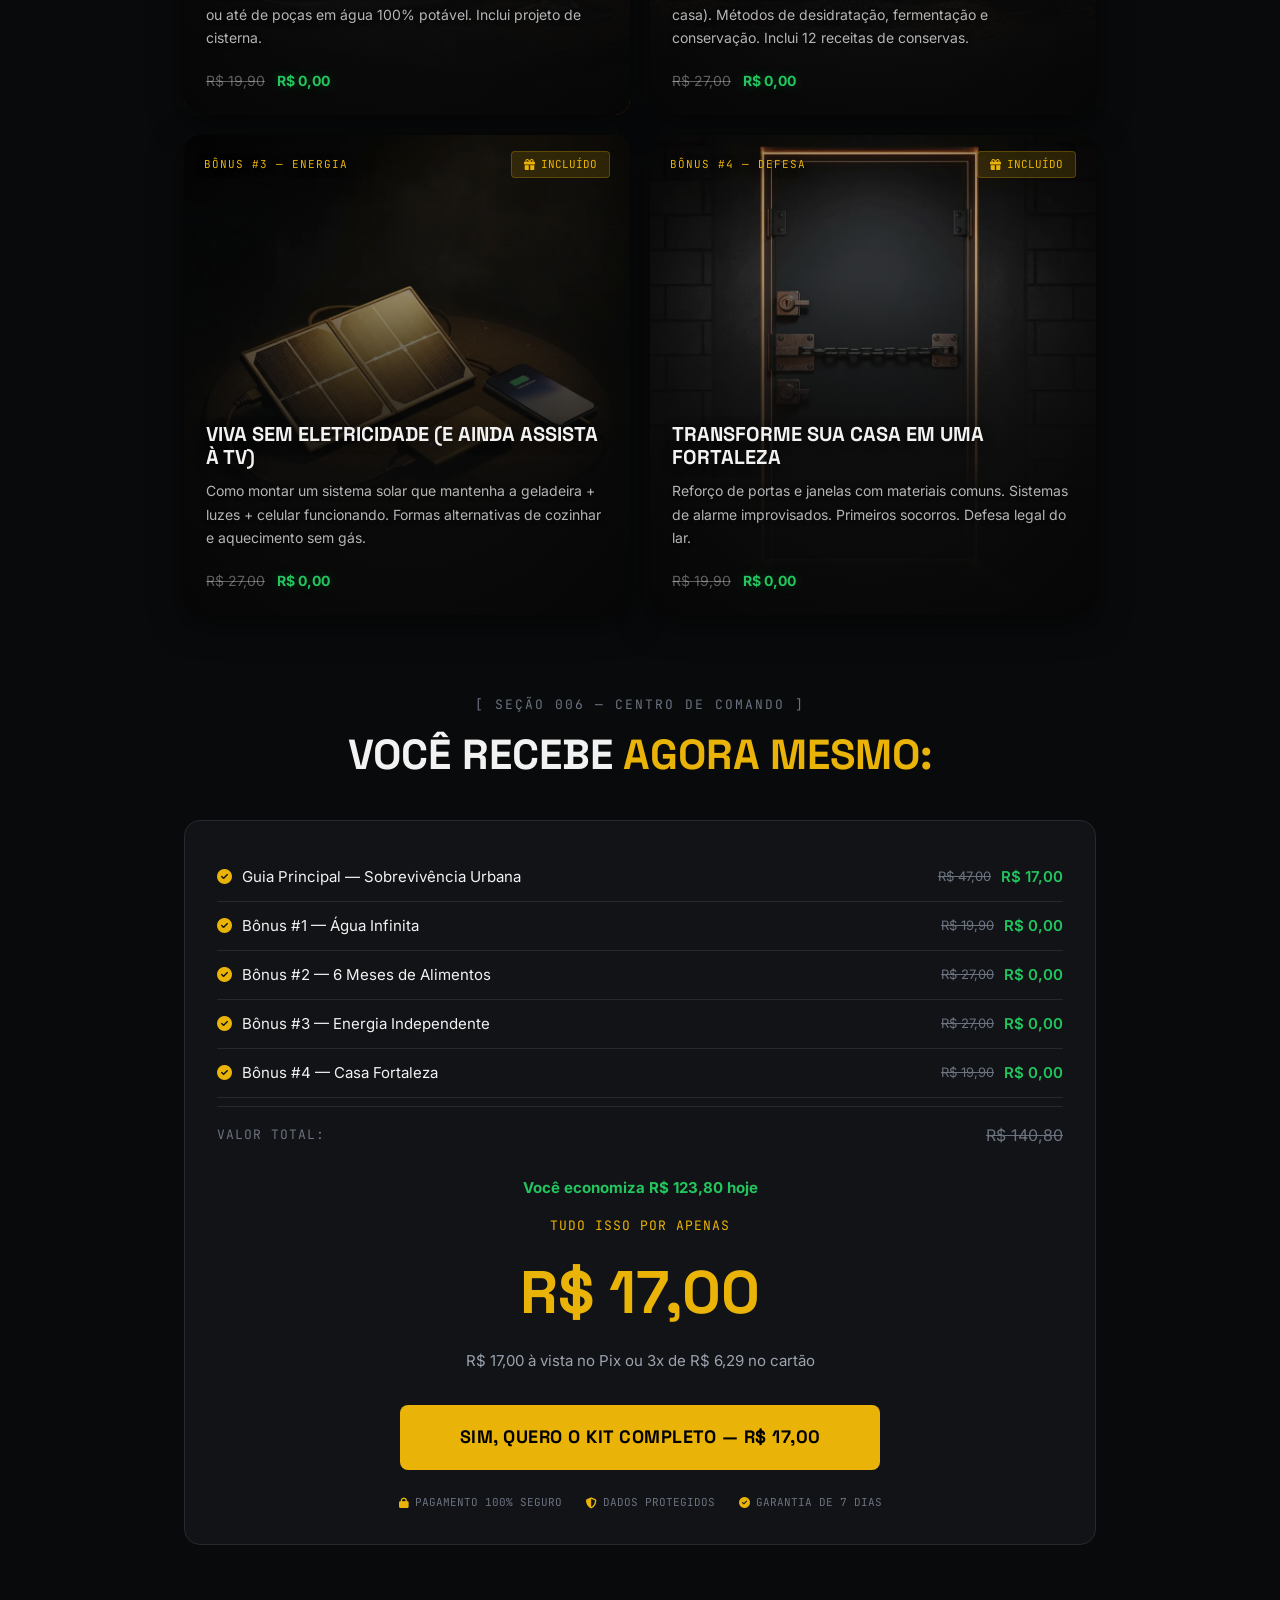
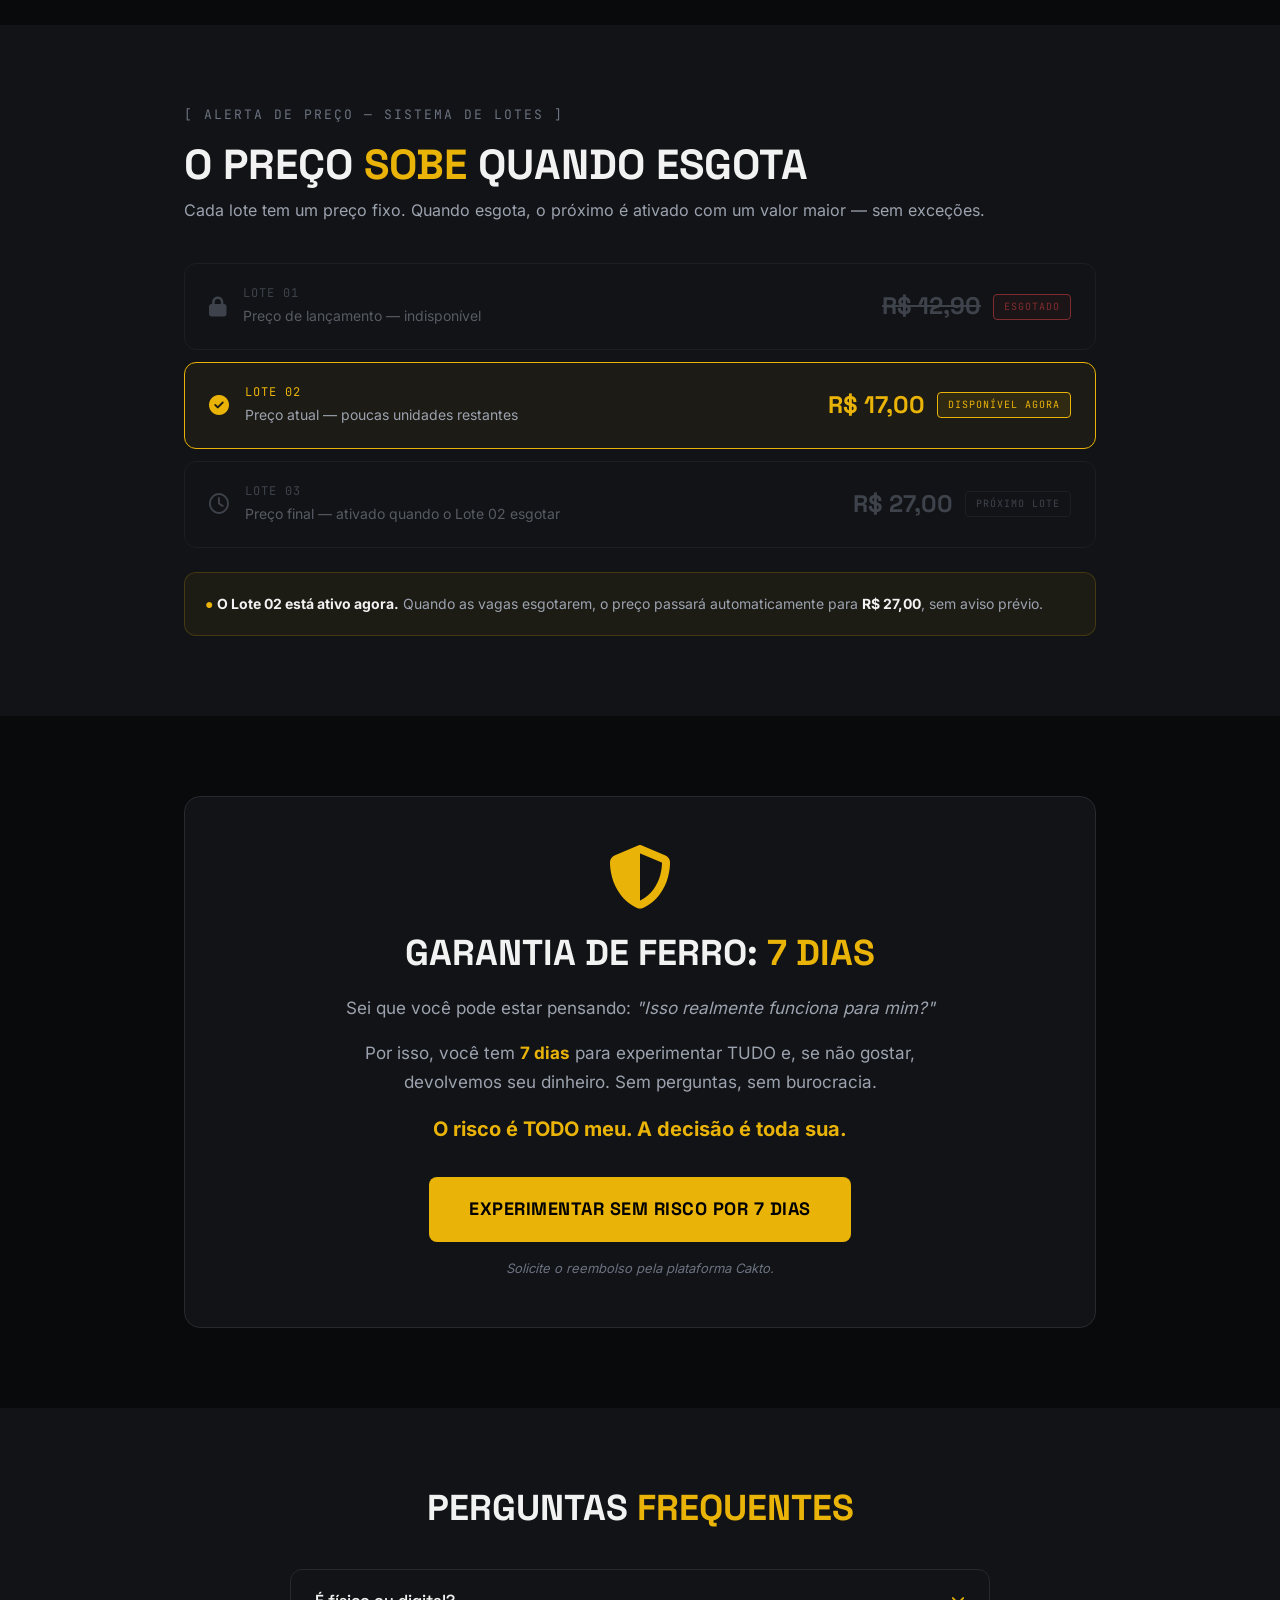
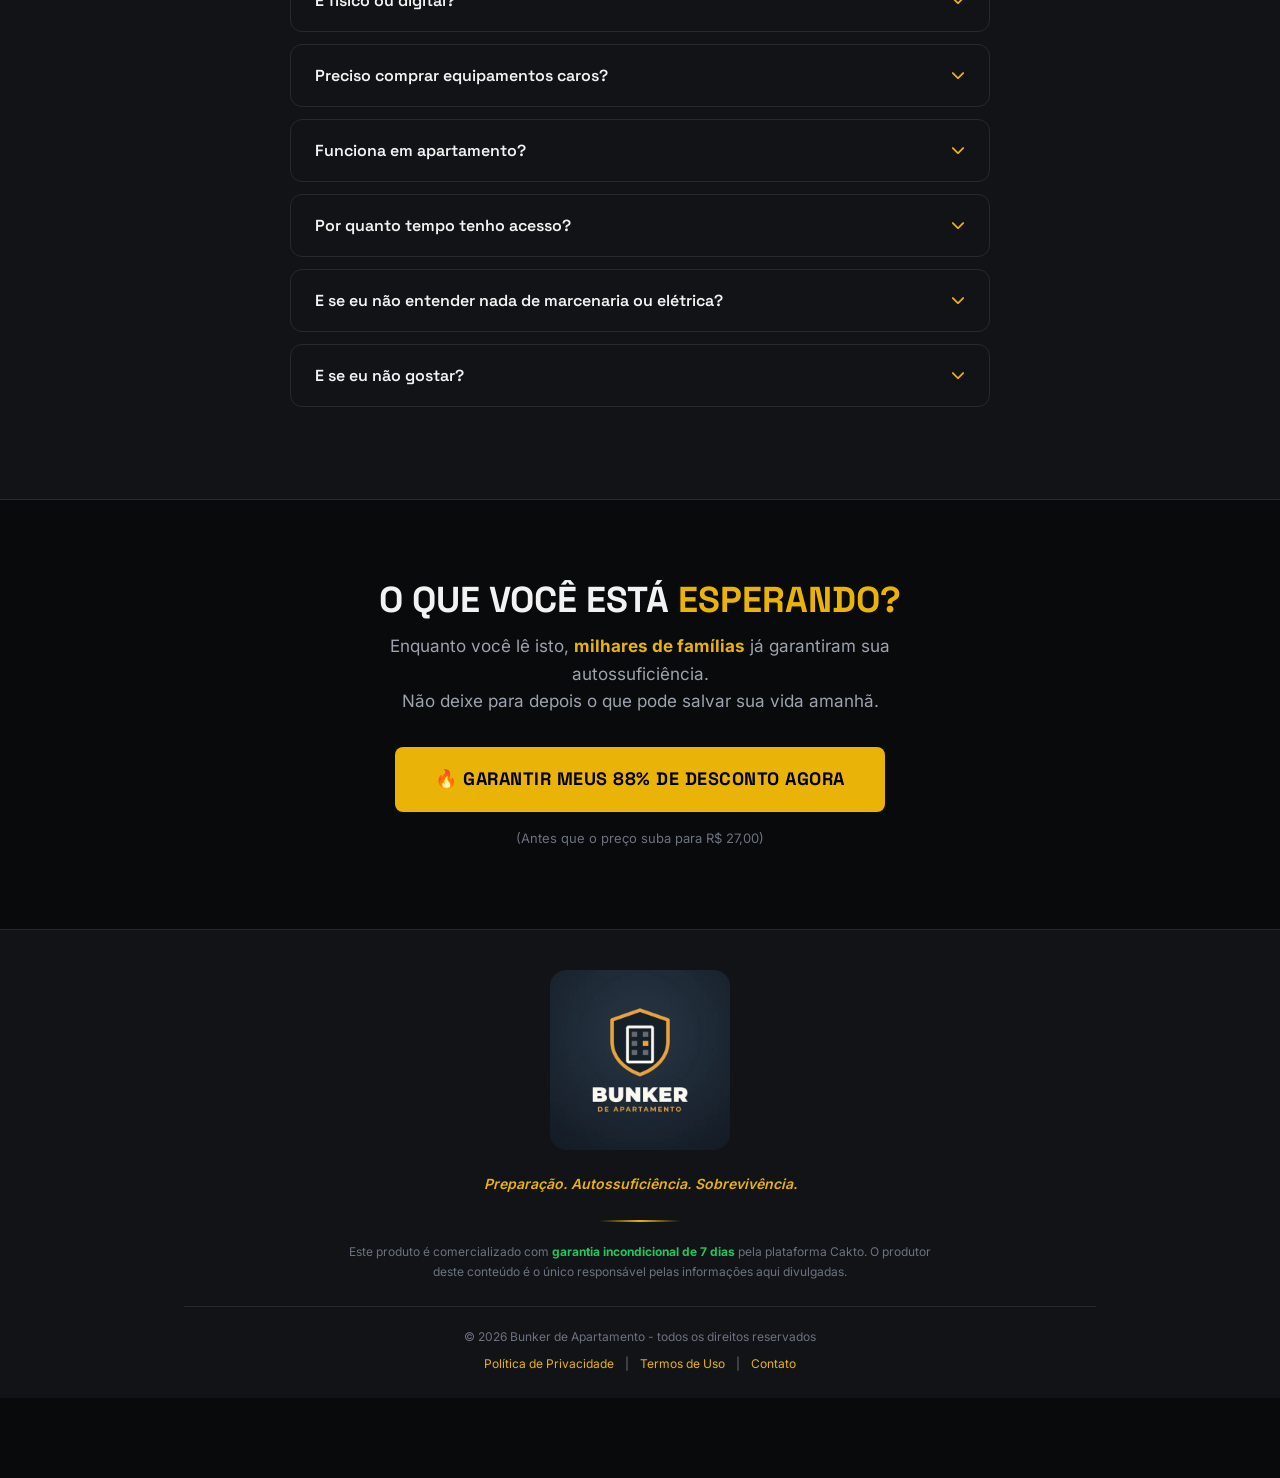
==== commit ff85736e: "Remove depoimentos do concorrente Os prints eram comentários de clientes do Proyecto Lobo de Cenizas" ====
--- a/index.html
+++ b/index.html
@@ -103,11 +103,6 @@
 .pricing-item .prices .old{text-decoration:line-through;color:var(--text3);font-size:13px;}
 .pricing-item .prices .new{color:var(--green);font-weight:600;}
 /* TESTIMONIALS */
-.testimonials-carousel-wrap{position:relative;max-width:900px;margin:0 auto;}
-.testimonials-carousel{display:flex;overflow-x:auto;scroll-snap-type:x mandatory;gap:20px;padding:10px 0 30px;scroll-behavior:smooth;-webkit-overflow-scrolling:touch;scrollbar-width:none;}
-.testimonials-carousel::-webkit-scrollbar{display:none;}
-.testimonial-card{flex:0 0 calc(100% - 40px);scroll-snap-align:center;background:var(--bg2);border:1px solid var(--border);border-radius:16px;padding:28px;display:flex;flex-direction:column;}
-@media(min-width:768px){.testimonial-card{flex:0 0 calc(50% - 10px);}}
 .tc-stars{color:var(--accent);font-size:14px;margin-bottom:16px;}
 .tc-headline{font-weight:700;font-size:17px;margin-bottom:12px;line-height:1.4;color:var(--text);}
 .tc-text{font-size:14px;line-height:1.7;color:var(--text2);flex-grow:1;margin-bottom:16px;}
@@ -115,13 +110,6 @@
 .tc-avatar{width:40px;height:40px;border-radius:50%;display:flex;align-items:center;justify-content:center;font-weight:700;font-size:16px;color:#fff;}
 .tc-name{font-weight:600;font-size:14px;color:var(--text);}
 .tc-title{font-size:12px;color:var(--text3);}
-.carousel-controls{display:flex;align-items:center;justify-content:space-between;margin-top:16px;}
-.carousel-dots{display:flex;gap:8px;}
-.carousel-dot{width:10px;height:10px;border-radius:5px;background:var(--border);cursor:pointer;transition:all .3s;}
-.carousel-dot.active{width:25px;background:var(--accent);}
-.carousel-arrows{display:flex;gap:12px;}
-.carousel-arrow{width:44px;height:44px;border-radius:50%;background:var(--bg3);border:1px solid var(--border);color:var(--text);display:flex;align-items:center;justify-content:center;cursor:pointer;font-size:14px;transition:all .2s;}
-.carousel-arrow:hover{background:var(--accent);color:#000;border-color:var(--accent);}
 /* GUARANTEE */
 .guarantee-box{background:var(--bg2);border:1px solid var(--border);border-radius:16px;padding:48px 32px;text-align:center;}
 /* FAQ */
@@ -302,52 +290,7 @@
     </div>
 </div>
 
-<!-- TESTIMONIALS -->
-<section style="background:var(--bg2);">
-<div class="container">
-    <p class="section-label">[ SEÇÃO 005 — INTELIGÊNCIA DE CAMPO ]</p>
-    <h2 style="font-size:42px;margin-bottom:40px;">MAIS DE <span class="accent">2.800</span> FAMÍLIAS JÁ ESTÃO PREPARADAS</h2>
-
-    <div class="testimonials-carousel-wrap">
-        <div class="testimonials-carousel" id="reviewsCarousel">
-
-            <div class="testimonial-card" style="padding:0; overflow:hidden; border:none; background:transparent;">
-                <img src="assets/img/comentario10-32967128.webp" alt="Depoimento" loading="lazy" style="width:100%; height:auto; display:block; border-radius:12px; box-shadow:0 8px 24px rgba(0,0,0,0.2);">
-            </div>
-
-            <div class="testimonial-card" style="padding:0; overflow:hidden; border:none; background:transparent;">
-                <img src="assets/img/comentario9-c6259cd0.webp" alt="Depoimento" loading="lazy" style="width:100%; height:auto; display:block; border-radius:12px; box-shadow:0 8px 24px rgba(0,0,0,0.2);">
-            </div>
-
-            <div class="testimonial-card" style="padding:0; overflow:hidden; border:none; background:transparent;">
-                <img src="assets/img/comentario4-726eb13d.webp" alt="Depoimento" loading="lazy" style="width:100%; height:auto; display:block; border-radius:12px; box-shadow:0 8px 24px rgba(0,0,0,0.2);">
-            </div>
-
-            <div class="testimonial-card" style="padding:0; overflow:hidden; border:none; background:transparent;">
-                <img src="assets/img/comentariocamila-0e749819.webp" alt="Depoimento" loading="lazy" style="width:100%; height:auto; display:block; border-radius:12px; box-shadow:0 8px 24px rgba(0,0,0,0.2);">
-            </div>
-
-            <div class="testimonial-card" style="padding:0; overflow:hidden; border:none; background:transparent;">
-                <img src="assets/img/comentario3-be36db12.webp" alt="Depoimento" loading="lazy" style="width:100%; height:auto; display:block; border-radius:12px; box-shadow:0 8px 24px rgba(0,0,0,0.2);">
-            </div>
-        </div>
-
-        <div class="carousel-controls">
-            <div class="carousel-dots" id="carouselDots">
-                <div class="carousel-dot active" onclick="scrollToCard(0)"></div>
-                <div class="carousel-dot" onclick="scrollToCard(1)"></div>
-                <div class="carousel-dot" onclick="scrollToCard(2)"></div>
-                <div class="carousel-dot" onclick="scrollToCard(3)"></div>
-                <div class="carousel-dot" onclick="scrollToCard(4)"></div>
-            </div>
-            <div class="carousel-arrows">
-                <button class="carousel-arrow" onclick="scrollCarousel(-1)"><i class="fa-solid fa-chevron-left"></i></button>
-                <button class="carousel-arrow" onclick="scrollCarousel(1)"><i class="fa-solid fa-chevron-right"></i></button>
-            </div>
-        </div>
-    </div>
-</div>
-</section>
+
 
 
 <!-- PRICING SUMMARY -->
@@ -494,13 +437,6 @@
 // FAQ
 function toggleFAQ(button){var answer=button.nextElementSibling;var icon=button.querySelector('i');var all=document.querySelectorAll('.faq-answer');var allI=document.querySelectorAll('.faq-question i');all.forEach(function(item,i){if(item!==answer){item.style.maxHeight='0';allI[i].style.transform='rotate(0deg)';}});if(!answer.style.maxHeight||answer.style.maxHeight==='0px'){answer.style.maxHeight=answer.scrollHeight+'px';icon.style.transform='rotate(180deg)';}else{answer.style.maxHeight='0';icon.style.transform='rotate(0deg)';}}
 
-// CAROUSEL
-var carousel=document.getElementById('reviewsCarousel');var dots=document.querySelectorAll('.carousel-dot');
-function scrollCarousel(d){var cw=carousel.querySelector('.testimonial-card').offsetWidth+20;carousel.scrollBy({left:d*cw,behavior:'smooth'});}
-function scrollToCard(i){var cw=carousel.querySelector('.testimonial-card').offsetWidth+20;carousel.scrollTo({left:i*cw,behavior:'smooth'});}
-carousel.addEventListener('scroll',function(){var sl=carousel.scrollLeft;var cw=carousel.querySelector('.testimonial-card').offsetWidth+20;var ai=Math.round(sl/cw);dots.forEach(function(d,i){d.classList.toggle('active',i===ai);});});
-(function(){var tc=carousel.querySelectorAll('.testimonial-card').length;var ai=0;function auto(){ai=(ai+1)%tc;var cw=carousel.querySelector('.testimonial-card').offsetWidth+20;carousel.scrollTo({left:ai*cw,behavior:'smooth'});}var t=setInterval(auto,5000);carousel.addEventListener('mouseenter',function(){clearInterval(t);});carousel.addEventListener('mouseleave',function(){t=setInterval(auto,5000);});})();
-
 // COUNTDOWN
 (function(){var k='bunkerCDMain';var s;try{s=sessionStorage.getItem(k);}catch(e){}var end;if(s){end=parseInt(s);}else{end=Date.now()+23*3600000+47*60000+33000;try{sessionStorage.setItem(k,end);}catch(e){}}function pad(n){return String(Math.max(0,n)).padStart(2,'0');}function tick(){var d=Math.max(0,end-Date.now());var h=Math.floor(d/3600000);var m=Math.floor((d%3600000)/60000);var ss=Math.floor((d%60000)/1000);var eH=document.getElementById('cd-h');var eM=document.getElementById('cd-m');var eS=document.getElementById('cd-s');if(eH)eH.textContent=pad(h);if(eM)eM.textContent=pad(m);if(eS)eS.textContent=pad(ss);}tick();setInterval(tick,1000);})();
 
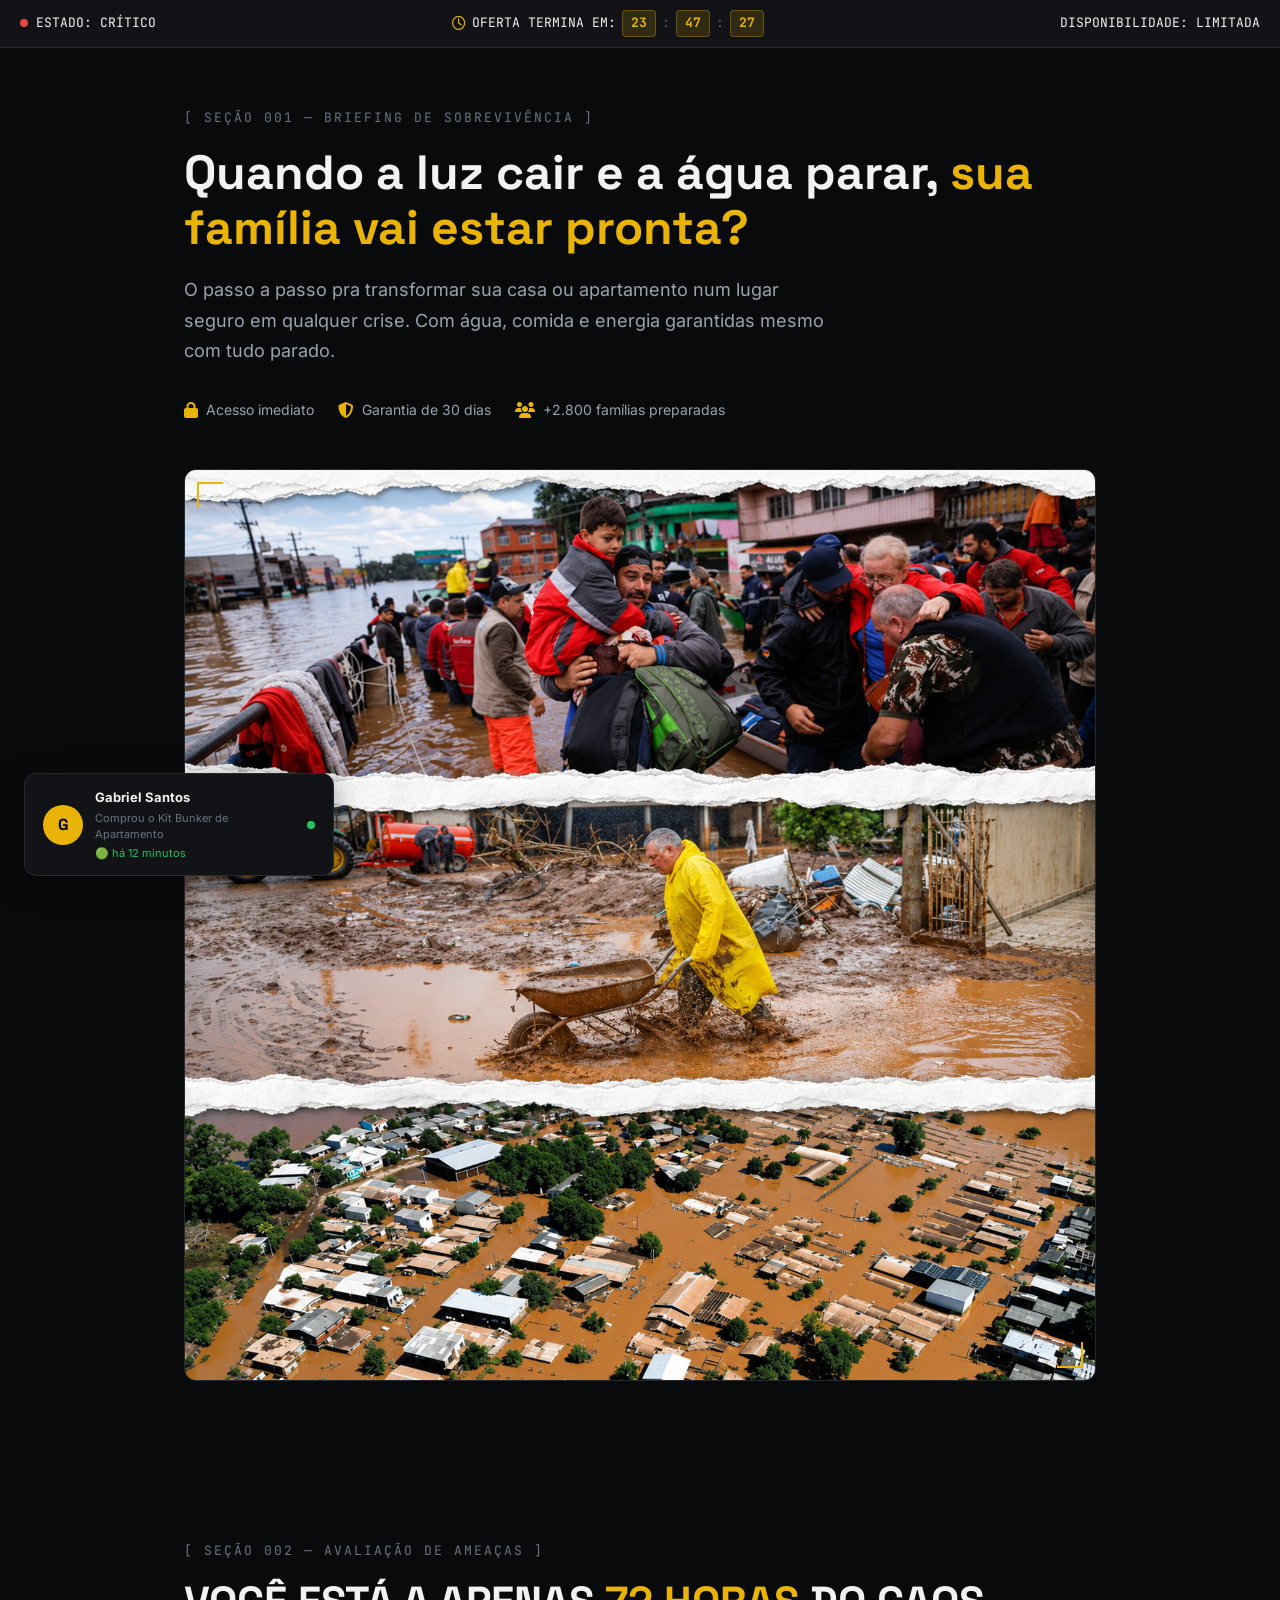
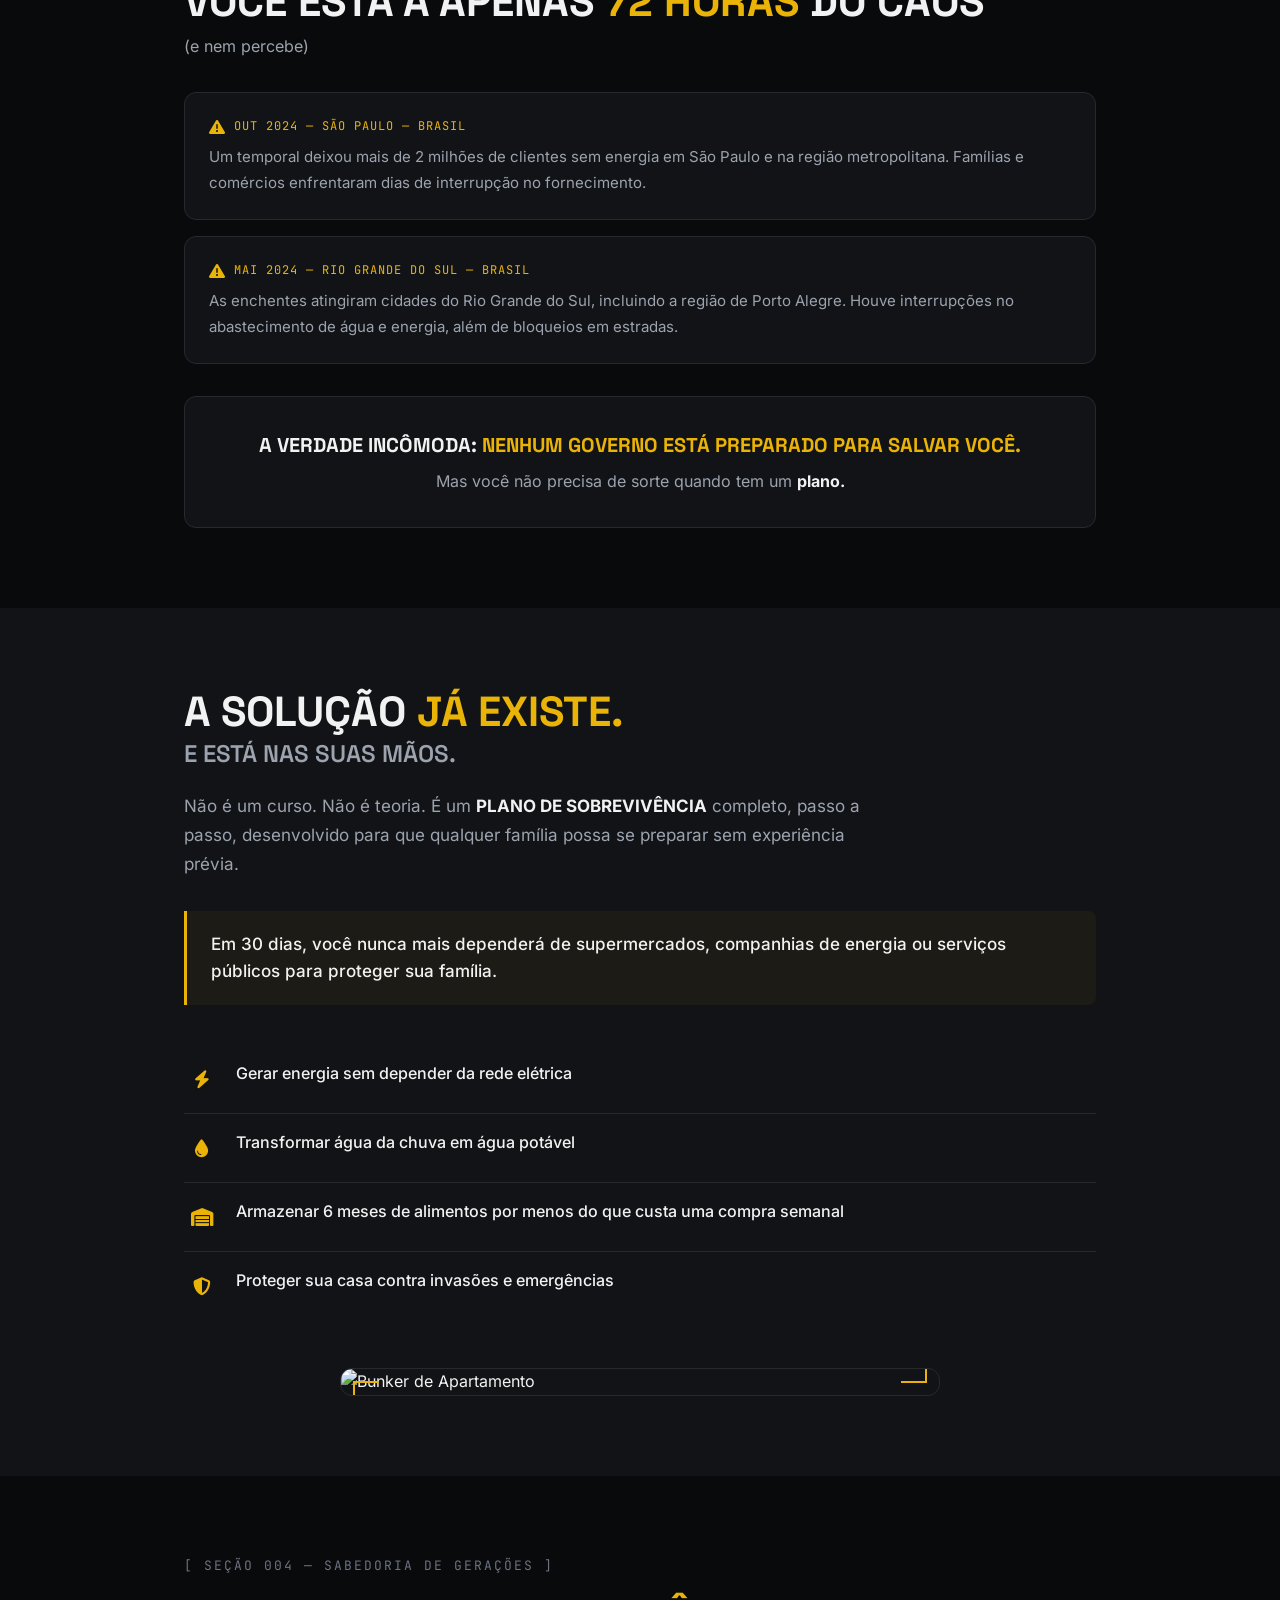
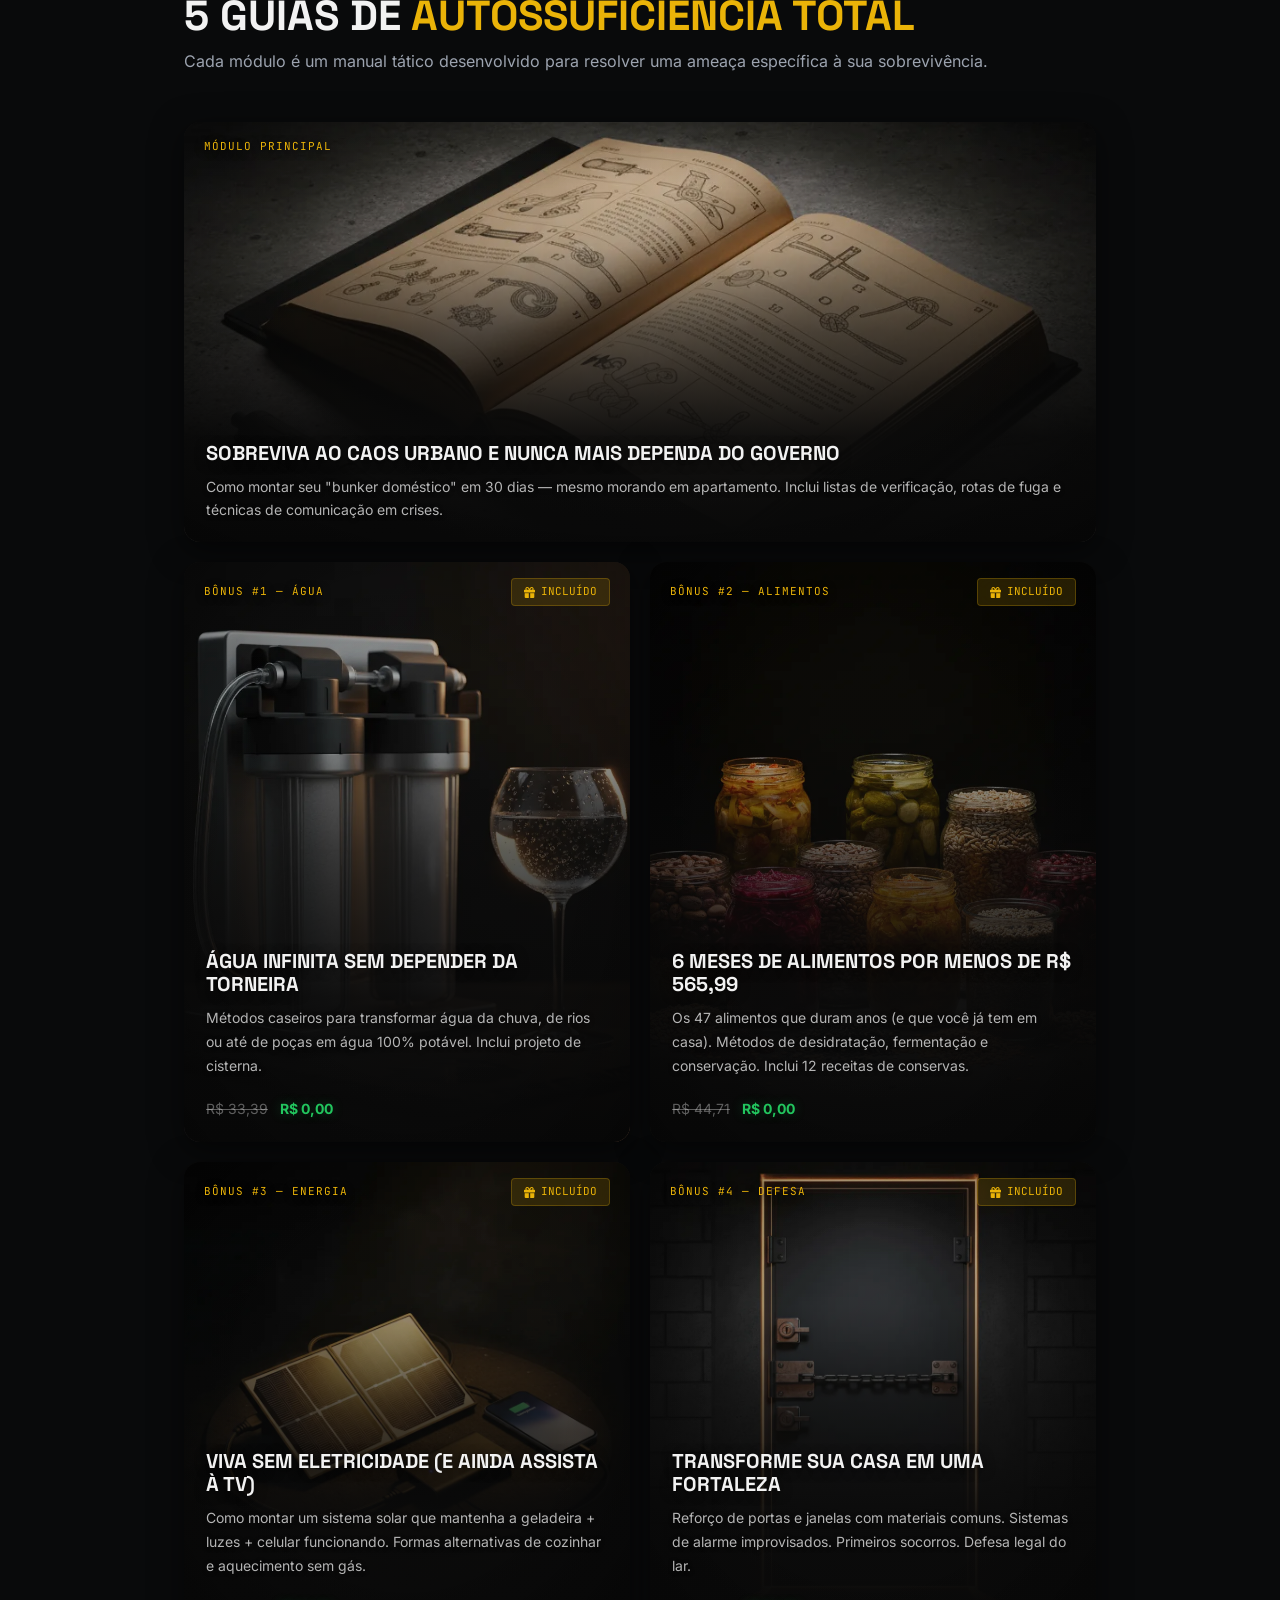
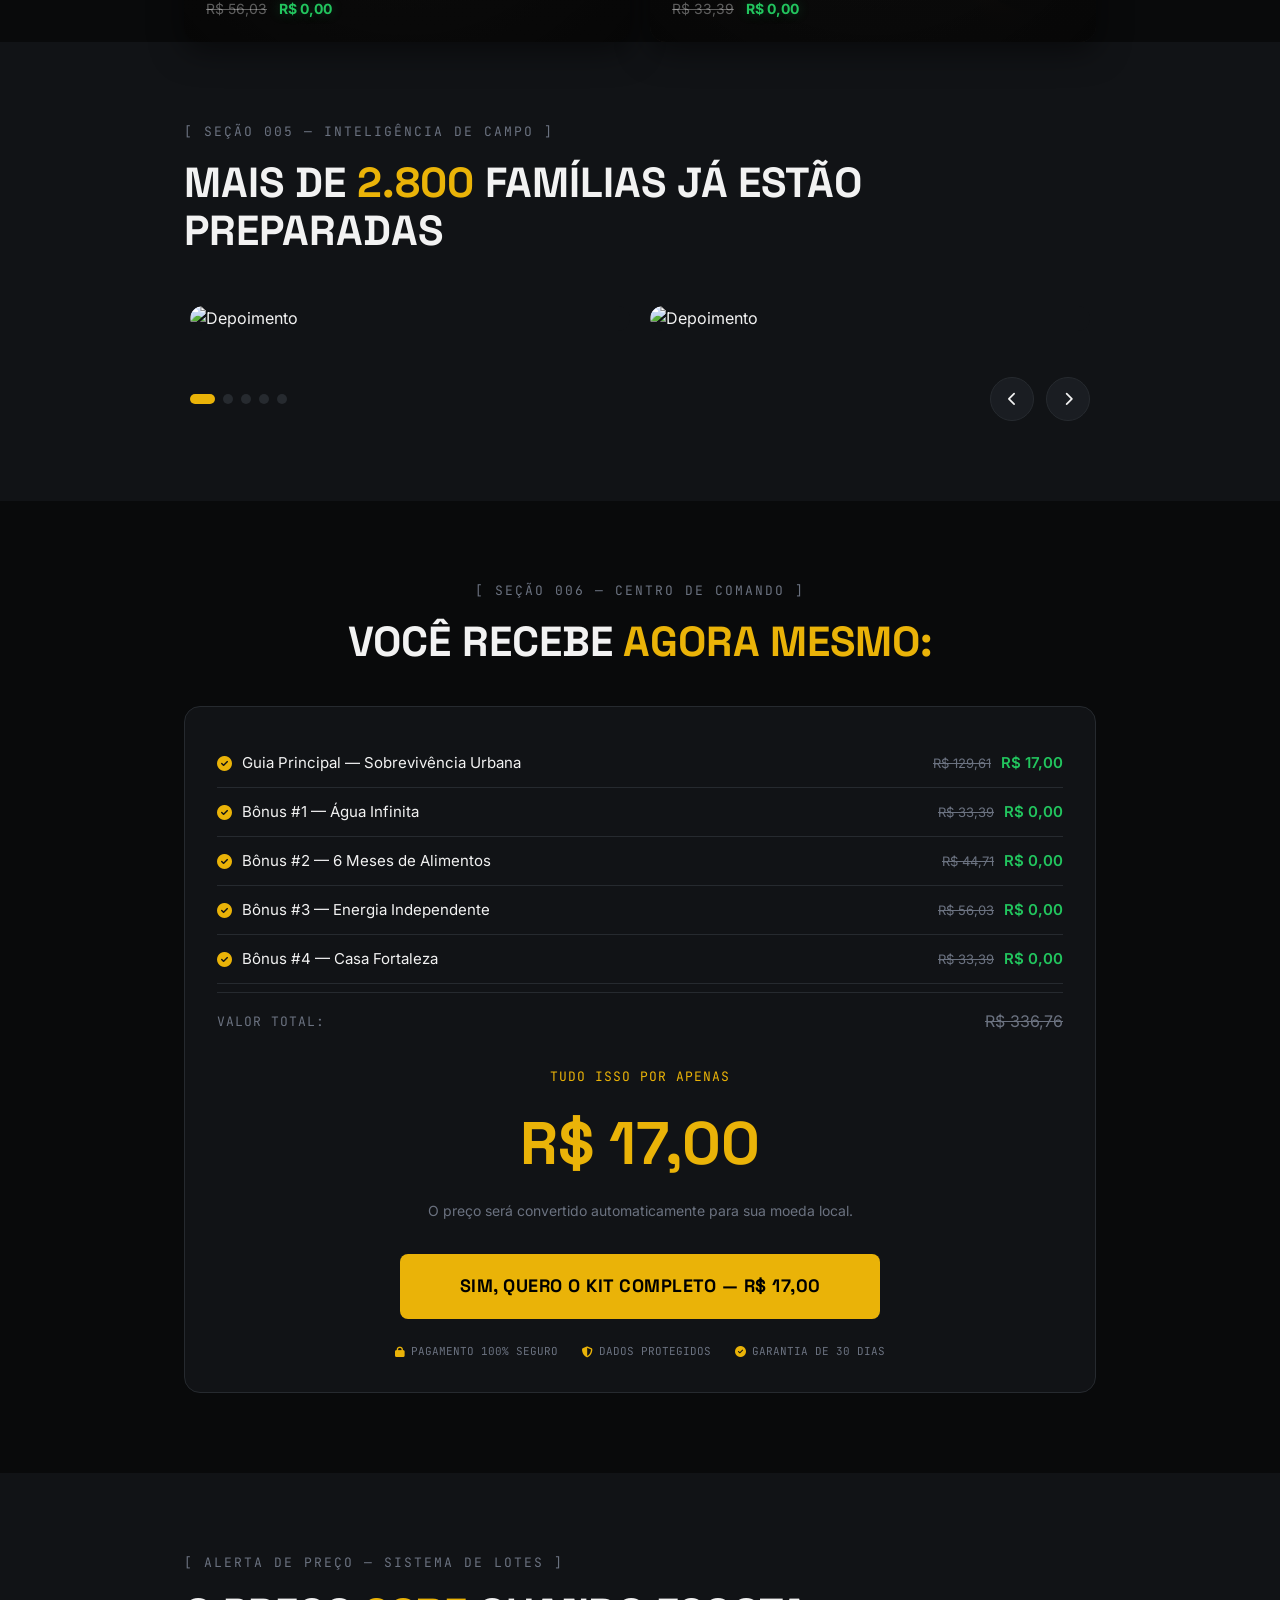
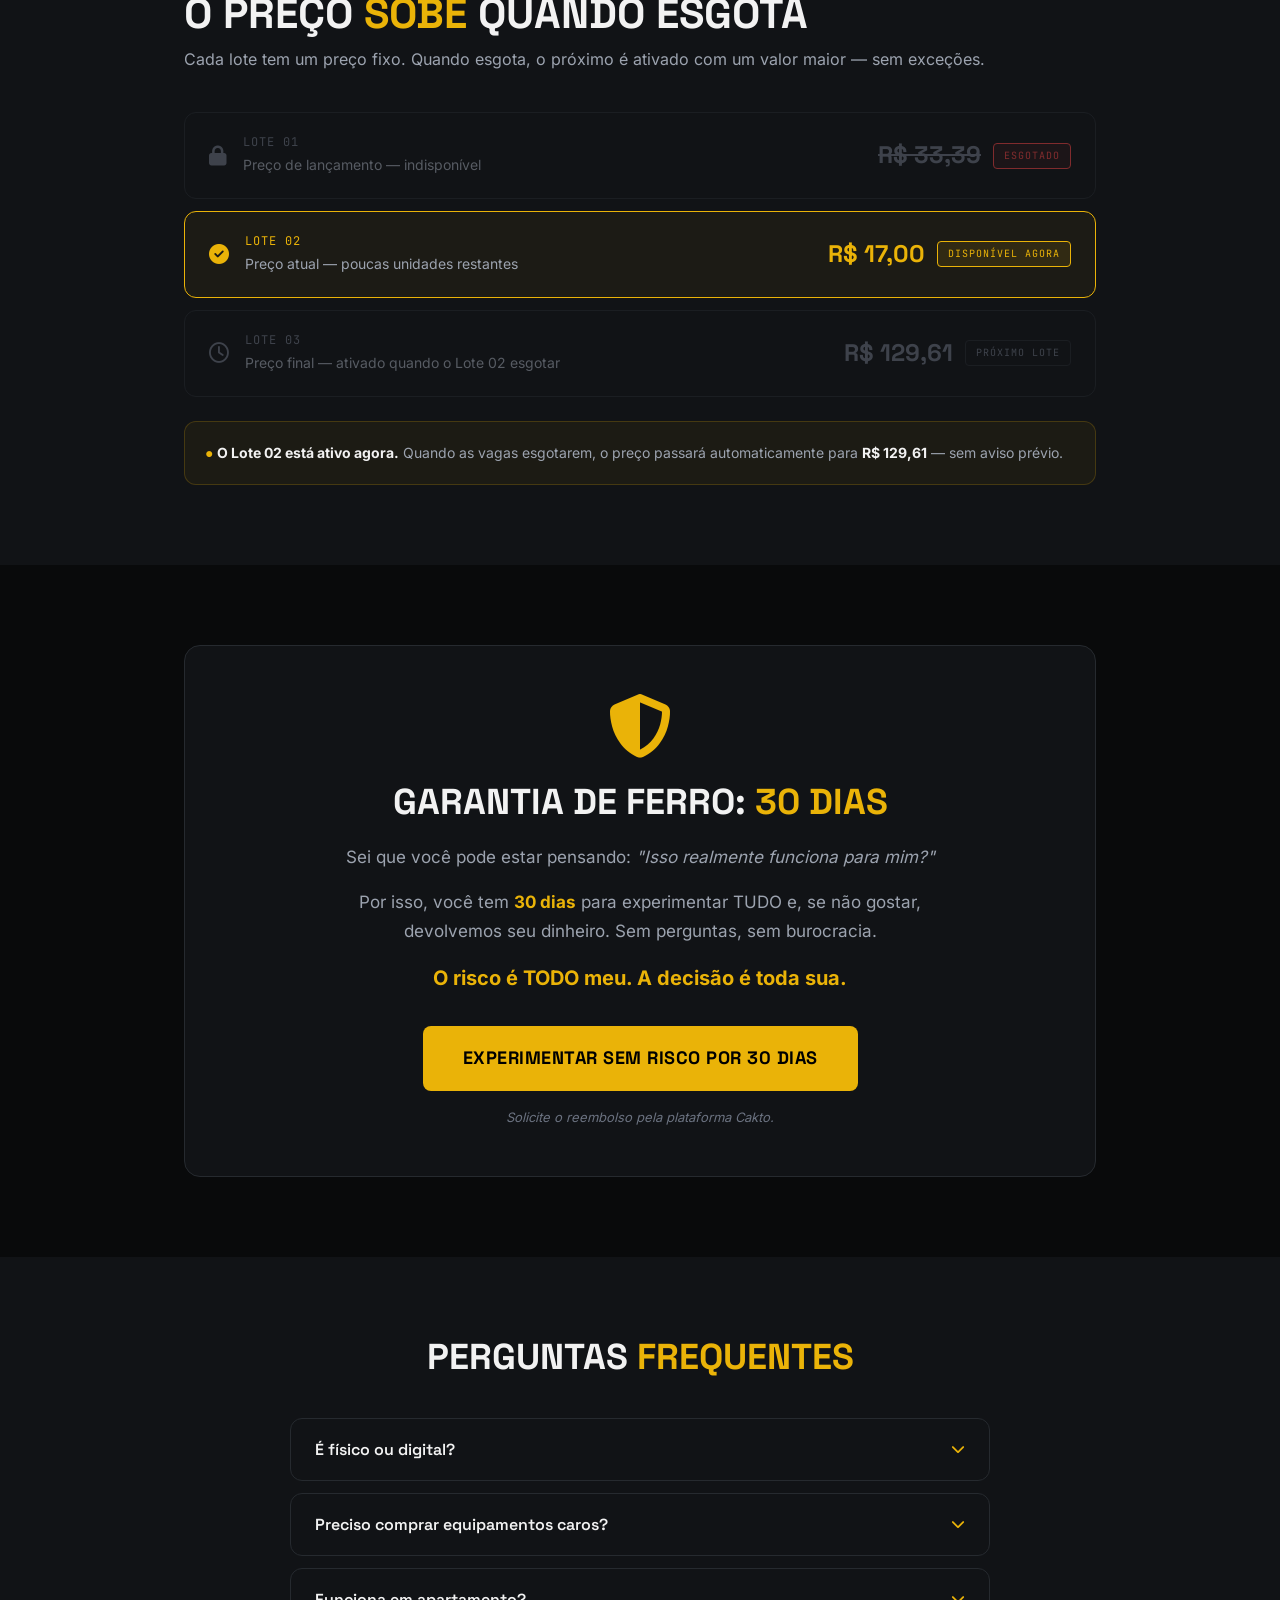
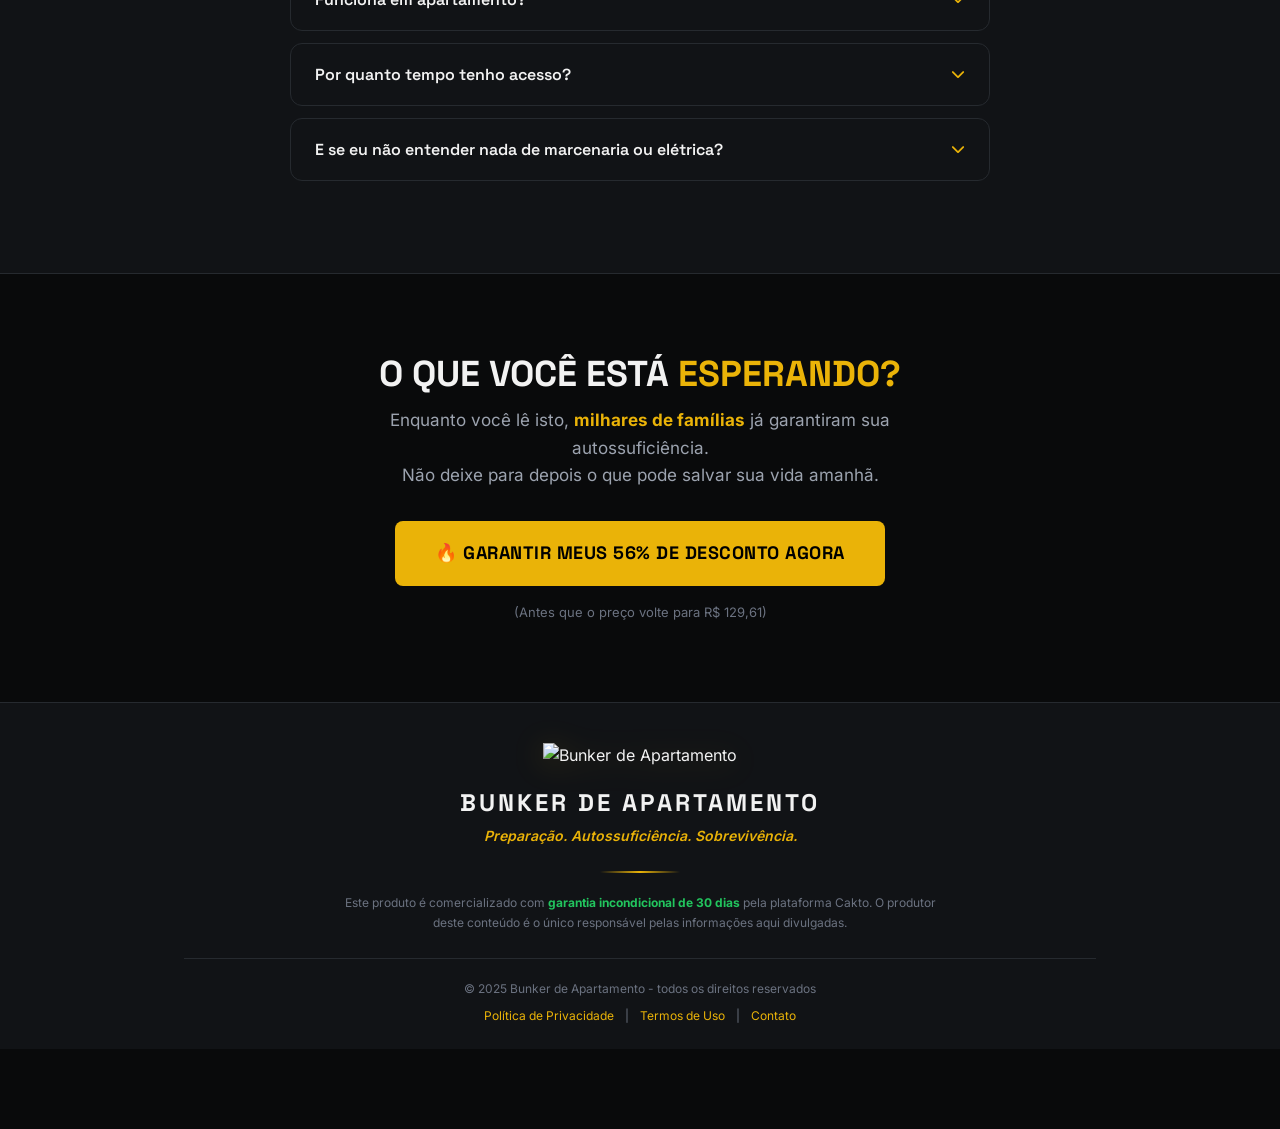
==== commit 346d6fce: "Substitui banner da hero pela imagem de enchentes enviada" ====
--- a/index.html
+++ b/index.html
@@ -7,7 +7,7 @@
     <link rel="canonical" href="https://bunkerdeapartamento.netlify.app/">
     <meta name="viewport" content="width=device-width, initial-scale=1.0">
     <title>Bunker de Apartamento - R$ 17,00 | Torne-se Autossuficiente</title>
-    <meta name="description" content="Aprenda a gerar energia, purificar água e armazenar alimentos em 30 dias. Kit completo com 5 guias + bônus. Garantia de 7 dias.">
+    <meta name="description" content="Aprenda a gerar energia, purificar água e armazenar alimentos em 30 dias. Kit completo com 5 guias + bônus. Garantia de 30 dias.">
     
     
     <link href="assets/css/css2-827140c7.css" rel="stylesheet">
@@ -103,6 +103,11 @@
 .pricing-item .prices .old{text-decoration:line-through;color:var(--text3);font-size:13px;}
 .pricing-item .prices .new{color:var(--green);font-weight:600;}
 /* TESTIMONIALS */
+.testimonials-carousel-wrap{position:relative;max-width:900px;margin:0 auto;}
+.testimonials-carousel{display:flex;overflow-x:auto;scroll-snap-type:x mandatory;gap:20px;padding:10px 0 30px;scroll-behavior:smooth;-webkit-overflow-scrolling:touch;scrollbar-width:none;}
+.testimonials-carousel::-webkit-scrollbar{display:none;}
+.testimonial-card{flex:0 0 calc(100% - 40px);scroll-snap-align:center;background:var(--bg2);border:1px solid var(--border);border-radius:16px;padding:28px;display:flex;flex-direction:column;}
+@media(min-width:768px){.testimonial-card{flex:0 0 calc(50% - 10px);}}
 .tc-stars{color:var(--accent);font-size:14px;margin-bottom:16px;}
 .tc-headline{font-weight:700;font-size:17px;margin-bottom:12px;line-height:1.4;color:var(--text);}
 .tc-text{font-size:14px;line-height:1.7;color:var(--text2);flex-grow:1;margin-bottom:16px;}
@@ -110,6 +115,13 @@
 .tc-avatar{width:40px;height:40px;border-radius:50%;display:flex;align-items:center;justify-content:center;font-weight:700;font-size:16px;color:#fff;}
 .tc-name{font-weight:600;font-size:14px;color:var(--text);}
 .tc-title{font-size:12px;color:var(--text3);}
+.carousel-controls{display:flex;align-items:center;justify-content:space-between;margin-top:16px;}
+.carousel-dots{display:flex;gap:8px;}
+.carousel-dot{width:10px;height:10px;border-radius:5px;background:var(--border);cursor:pointer;transition:all .3s;}
+.carousel-dot.active{width:25px;background:var(--accent);}
+.carousel-arrows{display:flex;gap:12px;}
+.carousel-arrow{width:44px;height:44px;border-radius:50%;background:var(--bg3);border:1px solid var(--border);color:var(--text);display:flex;align-items:center;justify-content:center;cursor:pointer;font-size:14px;transition:all .2s;}
+.carousel-arrow:hover{background:var(--accent);color:#000;border-color:var(--accent);}
 /* GUARANTEE */
 .guarantee-box{background:var(--bg2);border:1px solid var(--border);border-radius:16px;padding:48px 32px;text-align:center;}
 /* FAQ */
@@ -170,11 +182,11 @@
     <p style="font-size:18px;color:var(--text2);max-width:640px;line-height:1.7;">O passo a passo pra transformar sua casa ou apartamento num lugar seguro em qualquer crise. Com água, comida e energia garantidas mesmo com tudo parado.</p>
     <div class="hero-badges">
         <div class="hero-badge"><i class="fa-solid fa-lock"></i> Acesso imediato</div>
-        <div class="hero-badge"><i class="fa-solid fa-shield-halved"></i> Garantia de 7 dias</div>
+        <div class="hero-badge"><i class="fa-solid fa-shield-halved"></i> Garantia de 30 dias</div>
         <div class="hero-badge"><i class="fa-solid fa-users"></i> +2.800 famílias preparadas</div>
     </div>
     <div class="hero-img-wrap">
-        <img src="assets/img/newhero-867628a1.webp" alt="Bunker de Apartamento" width="960" height="540" style="width:100%;height:auto;display:block;" loading="eager" fetchpriority="high">
+        <img src="assets/img/banner-hero-brasil.png" alt="Resgate de famílias, limpeza e áreas alagadas durante enchentes no Brasil" width="1254" height="1254" style="width:100%;height:auto;display:block;" loading="eager" fetchpriority="high">
     </div>
 </div>
 </section>
@@ -219,7 +231,7 @@
     </div>
 
     <div class="hero-img-wrap" style="margin:48px auto 0; max-width:600px;">
-        <img src="assets/img/kit-bunker-de-apartamento.webp" alt="Bunker de Apartamento: guia em PDF e bônus" style="width:100%;height:auto;display:block;" loading="lazy">
+        <img src="assets/img/kitlobo2-8f04a1a2.webp" alt="Bunker de Apartamento" style="width:100%;height:auto;display:block;" loading="lazy">
     </div>
 </div>
 </section>
@@ -250,7 +262,7 @@
                 <h3>ÁGUA INFINITA SEM DEPENDER DA TORNEIRA</h3>
                 <p>Métodos caseiros para transformar água da chuva, de rios ou até de poças em água 100% potável. Inclui projeto de cisterna.</p>
             </div>
-            <div class="guide-card-price"><span class="old">R$ 19,90</span> <span class="new">R$ 0,00</span></div>
+            <div class="guide-card-price"><span class="old">R$ 33,39</span> <span class="new">R$ 0,00</span></div>
         </div>
 
         <!-- BONO 2 -->
@@ -258,10 +270,10 @@
             <img class="card-img" src="assets/img/e209225a6_generated_dbbad6a2-dba01ea2.webp" alt="6 Meses de Alimentos" loading="lazy" style="object-position:center top;">
             <div class="guide-card-header"><span class="tag">BÔNUS #2 — ALIMENTOS</span><span class="badge"><i class="fa-solid fa-gift"></i> INCLUÍDO</span></div>
             <div class="guide-card-body">
-                <h3>6 MESES DE ALIMENTOS POR MENOS DE R$ 600</h3>
+                <h3>6 MESES DE ALIMENTOS POR MENOS DE R$ 565,99</h3>
                 <p>Os 47 alimentos que duram anos (e que você já tem em casa). Métodos de desidratação, fermentação e conservação. Inclui 12 receitas de conservas.</p>
             </div>
-            <div class="guide-card-price"><span class="old">R$ 27,00</span> <span class="new">R$ 0,00</span></div>
+            <div class="guide-card-price"><span class="old">R$ 44,71</span> <span class="new">R$ 0,00</span></div>
         </div>
 
         <!-- BONO 3 -->
@@ -272,7 +284,7 @@
                 <h3>VIVA SEM ELETRICIDADE (E AINDA ASSISTA À TV)</h3>
                 <p>Como montar um sistema solar que mantenha a geladeira + luzes + celular funcionando. Formas alternativas de cozinhar e aquecimento sem gás.</p>
             </div>
-            <div class="guide-card-price"><span class="old">R$ 27,00</span> <span class="new">R$ 0,00</span></div>
+            <div class="guide-card-price"><span class="old">R$ 56,03</span> <span class="new">R$ 0,00</span></div>
         </div>
 
         <!-- BONO 4 -->
@@ -283,14 +295,59 @@
                 <h3>TRANSFORME SUA CASA EM UMA FORTALEZA</h3>
                 <p>Reforço de portas e janelas com materiais comuns. Sistemas de alarme improvisados. Primeiros socorros. Defesa legal do lar.</p>
             </div>
-            <div class="guide-card-price"><span class="old">R$ 19,90</span> <span class="new">R$ 0,00</span></div>
-        </div>
-
-
-    </div>
-</div>
-
-
+            <div class="guide-card-price"><span class="old">R$ 33,39</span> <span class="new">R$ 0,00</span></div>
+        </div>
+
+
+    </div>
+</div>
+
+<!-- TESTIMONIALS -->
+<section style="background:var(--bg2);">
+<div class="container">
+    <p class="section-label">[ SEÇÃO 005 — INTELIGÊNCIA DE CAMPO ]</p>
+    <h2 style="font-size:42px;margin-bottom:40px;">MAIS DE <span class="accent">2.800</span> FAMÍLIAS JÁ ESTÃO PREPARADAS</h2>
+
+    <div class="testimonials-carousel-wrap">
+        <div class="testimonials-carousel" id="reviewsCarousel">
+
+            <div class="testimonial-card" style="padding:0; overflow:hidden; border:none; background:transparent;">
+                <img src="assets/img/comentario10-32967128.webp" alt="Depoimento" loading="lazy" style="width:100%; height:auto; display:block; border-radius:12px; box-shadow:0 8px 24px rgba(0,0,0,0.2);">
+            </div>
+
+            <div class="testimonial-card" style="padding:0; overflow:hidden; border:none; background:transparent;">
+                <img src="assets/img/comentario9-c6259cd0.webp" alt="Depoimento" loading="lazy" style="width:100%; height:auto; display:block; border-radius:12px; box-shadow:0 8px 24px rgba(0,0,0,0.2);">
+            </div>
+
+            <div class="testimonial-card" style="padding:0; overflow:hidden; border:none; background:transparent;">
+                <img src="assets/img/comentario4-726eb13d.webp" alt="Depoimento" loading="lazy" style="width:100%; height:auto; display:block; border-radius:12px; box-shadow:0 8px 24px rgba(0,0,0,0.2);">
+            </div>
+
+            <div class="testimonial-card" style="padding:0; overflow:hidden; border:none; background:transparent;">
+                <img src="assets/img/comentariocamila-0e749819.webp" alt="Depoimento" loading="lazy" style="width:100%; height:auto; display:block; border-radius:12px; box-shadow:0 8px 24px rgba(0,0,0,0.2);">
+            </div>
+
+            <div class="testimonial-card" style="padding:0; overflow:hidden; border:none; background:transparent;">
+                <img src="assets/img/comentario3-be36db12.webp" alt="Depoimento" loading="lazy" style="width:100%; height:auto; display:block; border-radius:12px; box-shadow:0 8px 24px rgba(0,0,0,0.2);">
+            </div>
+        </div>
+
+        <div class="carousel-controls">
+            <div class="carousel-dots" id="carouselDots">
+                <div class="carousel-dot active" onclick="scrollToCard(0)"></div>
+                <div class="carousel-dot" onclick="scrollToCard(1)"></div>
+                <div class="carousel-dot" onclick="scrollToCard(2)"></div>
+                <div class="carousel-dot" onclick="scrollToCard(3)"></div>
+                <div class="carousel-dot" onclick="scrollToCard(4)"></div>
+            </div>
+            <div class="carousel-arrows">
+                <button class="carousel-arrow" onclick="scrollCarousel(-1)"><i class="fa-solid fa-chevron-left"></i></button>
+                <button class="carousel-arrow" onclick="scrollCarousel(1)"><i class="fa-solid fa-chevron-right"></i></button>
+            </div>
+        </div>
+    </div>
+</div>
+</section>
 
 
 <!-- PRICING SUMMARY -->
@@ -300,29 +357,28 @@
     <h2 style="font-size:42px;text-align:center;margin-bottom:32px;">VOCÊ RECEBE <span class="accent">AGORA MESMO:</span></h2>
 
     <div class="pricing-summary">
-        <div class="pricing-item"><div class="name"><i class="fa-solid fa-circle-check"></i> Guia Principal — Sobrevivência Urbana</div><div class="prices"><span class="old">R$ 47,00</span> <span class="new">R$ 17,00</span></div></div>
-        <div class="pricing-item"><div class="name"><i class="fa-solid fa-circle-check"></i> Bônus #1 — Água Infinita</div><div class="prices"><span class="old">R$ 19,90</span> <span class="new">R$ 0,00</span></div></div>
-        <div class="pricing-item"><div class="name"><i class="fa-solid fa-circle-check"></i> Bônus #2 — 6 Meses de Alimentos</div><div class="prices"><span class="old">R$ 27,00</span> <span class="new">R$ 0,00</span></div></div>
-        <div class="pricing-item"><div class="name"><i class="fa-solid fa-circle-check"></i> Bônus #3 — Energia Independente</div><div class="prices"><span class="old">R$ 27,00</span> <span class="new">R$ 0,00</span></div></div>
-        <div class="pricing-item"><div class="name"><i class="fa-solid fa-circle-check"></i> Bônus #4 — Casa Fortaleza</div><div class="prices"><span class="old">R$ 19,90</span> <span class="new">R$ 0,00</span></div></div>
+        <div class="pricing-item"><div class="name"><i class="fa-solid fa-circle-check"></i> Guia Principal — Sobrevivência Urbana</div><div class="prices"><span class="old">R$ 129,61</span> <span class="new">R$ 17,00</span></div></div>
+        <div class="pricing-item"><div class="name"><i class="fa-solid fa-circle-check"></i> Bônus #1 — Água Infinita</div><div class="prices"><span class="old">R$ 33,39</span> <span class="new">R$ 0,00</span></div></div>
+        <div class="pricing-item"><div class="name"><i class="fa-solid fa-circle-check"></i> Bônus #2 — 6 Meses de Alimentos</div><div class="prices"><span class="old">R$ 44,71</span> <span class="new">R$ 0,00</span></div></div>
+        <div class="pricing-item"><div class="name"><i class="fa-solid fa-circle-check"></i> Bônus #3 — Energia Independente</div><div class="prices"><span class="old">R$ 56,03</span> <span class="new">R$ 0,00</span></div></div>
+        <div class="pricing-item"><div class="name"><i class="fa-solid fa-circle-check"></i> Bônus #4 — Casa Fortaleza</div><div class="prices"><span class="old">R$ 33,39</span> <span class="new">R$ 0,00</span></div></div>
 
 
         <div style="padding:16px 0;border-top:1px solid var(--border);margin-top:8px;display:flex;justify-content:space-between;align-items:center;">
             <span class="mono" style="font-size:13px;color:var(--text3);letter-spacing:1px;">VALOR TOTAL:</span>
-            <span style="text-decoration:line-through;color:var(--text3);font-size:16px;">R$ 140,80</span>
-        </div>
-        <p style="font-size:15px;font-weight:700;color:var(--green);margin-top:12px;">Você economiza R$ 123,80 hoje</p>
+            <span style="text-decoration:line-through;color:var(--text3);font-size:16px;">R$ 336,76</span>
+        </div>
 
         <p class="mono" style="font-size:13px;color:var(--accent);letter-spacing:1px;margin-top:16px;">TUDO ISSO POR APENAS</p>
         <p style="font-family:'Space Grotesk',sans-serif;font-size:60px;font-weight:800;color:var(--accent);margin:8px 0;">R$ 17,00</p>
-        <p style="font-size:15px;color:var(--text2);margin-bottom:32px;">R$ 17,00 à vista no Pix ou 3x de R$ 6,29 no cartão</p>
+        <p style="font-size:14px;color:var(--text3);margin-bottom:32px;">O preço será convertido automaticamente para sua moeda local.</p>
 
         <a id="begin_checkout" href="https://pay.cakto.com.br/b6y8nvj_1316810" target="_blank" rel="noopener noreferrer" class="cta-btn" style="width:100%;max-width:480px;" data-ec-checkout="1">SIM, QUERO O KIT COMPLETO — R$ 17,00</a>
 
         <div style="display:flex;gap:24px;justify-content:center;flex-wrap:wrap;margin-top:24px;">
             <span class="mono" style="font-size:11px;color:var(--text3);display:flex;align-items:center;gap:6px;"><i class="fa-solid fa-lock" style="color:var(--accent);"></i> PAGAMENTO 100% SEGURO</span>
             <span class="mono" style="font-size:11px;color:var(--text3);display:flex;align-items:center;gap:6px;"><i class="fa-solid fa-shield-halved" style="color:var(--accent);"></i> DADOS PROTEGIDOS</span>
-            <span class="mono" style="font-size:11px;color:var(--text3);display:flex;align-items:center;gap:6px;"><i class="fa-solid fa-circle-check" style="color:var(--accent);"></i> GARANTIA DE 7 DIAS</span>
+            <span class="mono" style="font-size:11px;color:var(--text3);display:flex;align-items:center;gap:6px;"><i class="fa-solid fa-circle-check" style="color:var(--accent);"></i> GARANTIA DE 30 DIAS</span>
         </div>
     </div>
 </div>
@@ -337,7 +393,7 @@
 
     <div class="lot-card" style="opacity:0.5;">
         <div class="lot-info"><i class="fa-solid fa-lock"></i><div><span class="lot-name">LOTE 01</span><span class="lot-desc">Preço de lançamento — indisponível</span></div></div>
-        <div style="display:flex;align-items:center;gap:12px;"><span class="lot-price" style="text-decoration:line-through;color:var(--text3);">R$ 12,90</span><span class="lot-badge sold">ESGOTADO</span></div>
+        <div style="display:flex;align-items:center;gap:12px;"><span class="lot-price" style="text-decoration:line-through;color:var(--text3);">R$ 33,39</span><span class="lot-badge sold">ESGOTADO</span></div>
     </div>
 
     <div class="lot-card active">
@@ -347,11 +403,11 @@
 
     <div class="lot-card" style="opacity:0.5;">
         <div class="lot-info"><i class="fa-regular fa-clock"></i><div><span class="lot-name">LOTE 03</span><span class="lot-desc">Preço final — ativado quando o Lote 02 esgotar</span></div></div>
-        <div style="display:flex;align-items:center;gap:12px;"><span class="lot-price" style="color:var(--text3);">R$ 27,00</span><span class="lot-badge next">PRÓXIMO LOTE</span></div>
+        <div style="display:flex;align-items:center;gap:12px;"><span class="lot-price" style="color:var(--text3);">R$ 129,61</span><span class="lot-badge next">PRÓXIMO LOTE</span></div>
     </div>
 
     <div style="background:rgba(234,179,8,0.05);border:1px solid rgba(234,179,8,0.2);border-radius:12px;padding:20px;margin-top:24px;">
-        <p style="font-size:14px;color:var(--text2);"><strong style="color:var(--accent);">●</strong> <strong style="color:var(--text);">O Lote 02 está ativo agora.</strong> Quando as vagas esgotarem, o preço passará automaticamente para <strong style="color:var(--text);">R$ 27,00</strong>, sem aviso prévio.</p>
+        <p style="font-size:14px;color:var(--text2);"><strong style="color:var(--accent);">●</strong> <strong style="color:var(--text);">O Lote 02 está ativo agora.</strong> Quando as vagas esgotarem, o preço passará automaticamente para <strong style="color:var(--text);">R$ 129,61</strong> — sem aviso prévio.</p>
     </div>
 </div>
 </section>
@@ -361,11 +417,11 @@
 <div class="container">
     <div class="guarantee-box">
         <i class="fa-solid fa-shield-halved" style="font-size:64px;color:var(--accent);margin-bottom:24px;display:block;"></i>
-        <h2 style="font-size:36px;margin-bottom:20px;">GARANTIA DE FERRO: <span class="accent">7 DIAS</span></h2>
+        <h2 style="font-size:36px;margin-bottom:20px;">GARANTIA DE FERRO: <span class="accent">30 DIAS</span></h2>
         <p style="font-size:17px;color:var(--text2);max-width:600px;margin:0 auto 16px;line-height:1.7;">Sei que você pode estar pensando: <em>"Isso realmente funciona para mim?"</em></p>
-        <p style="font-size:17px;color:var(--text2);max-width:600px;margin:0 auto 16px;line-height:1.7;">Por isso, você tem <strong style="color:var(--accent);">7 dias</strong> para experimentar TUDO e, se não gostar, devolvemos seu dinheiro. Sem perguntas, sem burocracia.</p>
+        <p style="font-size:17px;color:var(--text2);max-width:600px;margin:0 auto 16px;line-height:1.7;">Por isso, você tem <strong style="color:var(--accent);">30 dias</strong> para experimentar TUDO e, se não gostar, devolvemos seu dinheiro. Sem perguntas, sem burocracia.</p>
         <p style="font-size:20px;font-weight:700;color:var(--accent);margin-bottom:32px;">O risco é TODO meu. A decisão é toda sua.</p>
-        <a id="begin_checkout" href="https://pay.cakto.com.br/b6y8nvj_1316810" target="_blank" rel="noopener noreferrer" class="cta-btn" data-ec-checkout="2">Experimentar sem risco por 7 dias</a>
+        <a id="begin_checkout" href="https://pay.cakto.com.br/b6y8nvj_1316810" target="_blank" rel="noopener noreferrer" class="cta-btn" data-ec-checkout="2">Experimentar sem risco por 30 dias</a>
         <p style="font-size:13px;color:var(--text3);margin-top:16px;"><em>Solicite o reembolso pela plataforma Cakto.</em></p>
     </div>
 </div>
@@ -376,12 +432,11 @@
 <div class="container">
     <h2 style="font-size:36px;text-align:center;margin-bottom:40px;">PERGUNTAS <span class="accent">FREQUENTES</span></h2>
     <div style="max-width:700px;margin:0 auto;">
-        <div class="faq-item"><button class="faq-question" onclick="toggleFAQ(this)"><span>É físico ou digital?</span><i class="fa-solid fa-chevron-down"></i></button><div class="faq-answer"><p>100% digital. Assim que o pagamento é aprovado, você recebe o acesso por e-mail e baixa os PDFs na área de membros. Dá pra ler no celular, tablet ou computador, e também imprimir.</p></div></div>
-        <div class="faq-item"><button class="faq-question" onclick="toggleFAQ(this)"><span>Preciso comprar equipamentos caros?</span><i class="fa-solid fa-chevron-down"></i></button><div class="faq-answer"><p>Não. O plano usa produtos normais de mercado e coisas que você já tem em casa. Nada de balde caro de "comida de sobrevivência". A lista de compras traz preços aproximados pra você montar aos poucos, dentro do seu orçamento.</p></div></div>
-        <div class="faq-item"><button class="faq-question" onclick="toggleFAQ(this)"><span>Funciona em apartamento?</span><i class="fa-solid fa-chevron-down"></i></button><div class="faq-answer"><p>Sim. O guia foi pensado pra quem mora em apartamento ou casa pequena e tem uma parte só sobre o que muda no apartamento, com crianças, idosos ou pets.</p></div></div>
-        <div class="faq-item"><button class="faq-question" onclick="toggleFAQ(this)"><span>Por quanto tempo tenho acesso?</span><i class="fa-solid fa-chevron-down"></i></button><div class="faq-answer"><p>Vitalício. Você baixa os PDFs e eles ficam com você pra sempre.</p></div></div>
-        <div class="faq-item"><button class="faq-question" onclick="toggleFAQ(this)"><span>E se eu não entender nada de marcenaria ou elétrica?</span><i class="fa-solid fa-chevron-down"></i></button><div class="faq-answer"><p>Não precisa. Os guias foram feitos pra iniciantes, com passo a passo simples e checklists pra marcar. Não tem obra, marcenaria nem instalação elétrica.</p></div></div>
-        <div class="faq-item"><button class="faq-question" onclick="toggleFAQ(this)"><span>E se eu não gostar?</span><i class="fa-solid fa-chevron-down"></i></button><div class="faq-answer"><p>Você tem 7 dias de garantia. Se não gostar, é só pedir o reembolso pela Cakto e devolvemos 100% do valor, sem perguntas.</p></div></div>
+        <div class="faq-item"><button class="faq-question" onclick="toggleFAQ(this)"><span>É físico ou digital?</span><i class="fa-solid fa-chevron-down"></i></button><div class="faq-answer"><p>100% digital. Você recebe tudo por e-mail em 2 minutos e pode ler no celular, tablet ou computador. Também pode imprimir, se preferir.</p></div></div>
+        <div class="faq-item"><button class="faq-question" onclick="toggleFAQ(this)"><span>Preciso comprar equipamentos caros?</span><i class="fa-solid fa-chevron-down"></i></button><div class="faq-answer"><p>Não. 90% das técnicas usam materiais que você já tem em casa ou que custam menos de R$ 56,60 no total. O sistema solar básico custa R$ 316,95.</p></div></div>
+        <div class="faq-item"><button class="faq-question" onclick="toggleFAQ(this)"><span>Funciona em apartamento?</span><i class="fa-solid fa-chevron-down"></i></button><div class="faq-answer"><p>Sim! Há um capítulo inteiro sobre adaptações para quem mora em apartamento (armazenamento vertical, mini-hortas, sistemas compactos).</p></div></div>
+        <div class="faq-item"><button class="faq-question" onclick="toggleFAQ(this)"><span>Por quanto tempo tenho acesso?</span><i class="fa-solid fa-chevron-down"></i></button><div class="faq-answer"><p>Vitalício. Você baixa os PDFs e eles são seus para sempre.</p></div></div>
+        <div class="faq-item"><button class="faq-question" onclick="toggleFAQ(this)"><span>E se eu não entender nada de marcenaria ou elétrica?</span><i class="fa-solid fa-chevron-down"></i></button><div class="faq-answer"><p>Os guias foram feitos para INICIANTES. Tudo explicado com fotos, diagramas e vídeos passo a passo. Se minha avó de 68 anos conseguiu, você também consegue.</p></div></div>
     </div>
 </div>
 </section>
@@ -391,20 +446,21 @@
 <div class="container" style="text-align:center;">
     <h2 style="font-size:36px;margin-bottom:12px;">O QUE VOCÊ ESTÁ <span class="accent">ESPERANDO?</span></h2>
     <p style="color:var(--text2);font-size:17px;margin-bottom:32px;max-width:600px;margin-left:auto;margin-right:auto;">Enquanto você lê isto, <strong style="color:var(--accent);">milhares de famílias</strong> já garantiram sua autossuficiência.<br>Não deixe para depois o que pode salvar sua vida amanhã.</p>
-    <a id="begin_checkout" href="https://pay.cakto.com.br/b6y8nvj_1316810" target="_blank" rel="noopener noreferrer" class="cta-btn" data-ec-checkout="3">🔥 GARANTIR MEUS 88% DE DESCONTO AGORA</a>
-    <p style="color:var(--text3);font-size:13px;margin-top:16px;">(Antes que o preço suba para R$ 27,00)</p>
+    <a id="begin_checkout" href="https://pay.cakto.com.br/b6y8nvj_1316810" target="_blank" rel="noopener noreferrer" class="cta-btn" data-ec-checkout="3">🔥 GARANTIR MEUS 56% DE DESCONTO AGORA</a>
+    <p style="color:var(--text3);font-size:13px;margin-top:16px;">(Antes que o preço volte para R$ 129,61)</p>
 </div>
 </section>
 
 <!-- FOOTER -->
 <footer>
 <div class="container">
-    <img src="assets/img/logo-bunker-vertical.webp" alt="Bunker de Apartamento" width="180" height="180" loading="lazy" style="width:180px;height:180px;border-radius:16px;margin-bottom:16px;">
+    <img src="assets/img/lobo-footer-efaa89ec.webp" alt="Bunker de Apartamento" width="120" height="120" loading="lazy" style="height:120px;width:auto;margin-bottom:20px;filter:drop-shadow(0 4px 15px rgba(234,179,8,0.2));">
+    <h3 style="font-size:24px;color:var(--text);letter-spacing:3px;margin-bottom:8px;">BUNKER DE APARTAMENTO</h3>
     <p style="color:var(--accent);font-size:14px;font-weight:600;margin-bottom:24px;font-style:italic;">Preparação. Autossuficiência. Sobrevivência.</p>
     <div style="width:80px;height:2px;background:linear-gradient(90deg,transparent,var(--accent),transparent);margin:20px auto;"></div>
-    <p style="color:var(--text3);font-size:12px;max-width:600px;margin:0 auto 24px;line-height:1.7;">Este produto é comercializado com <strong style="color:var(--green);">garantia incondicional de 7 dias</strong> pela plataforma Cakto. O produtor deste conteúdo é o único responsável pelas informações aqui divulgadas.</p>
+    <p style="color:var(--text3);font-size:12px;max-width:600px;margin:0 auto 24px;line-height:1.7;">Este produto é comercializado com <strong style="color:var(--green);">garantia incondicional de 30 dias</strong> pela plataforma Cakto. O produtor deste conteúdo é o único responsável pelas informações aqui divulgadas.</p>
     <div style="border-top:1px solid var(--border);padding-top:20px;color:var(--text3);font-size:12px;">
-        <p style="margin-bottom:8px;">© 2026 Bunker de Apartamento - todos os direitos reservados</p>
+        <p style="margin-bottom:8px;">© 2025 Bunker de Apartamento - todos os direitos reservados</p>
         <p><a href="#" style="color:var(--accent);text-decoration:none;margin:0 8px;">Política de Privacidade</a> | <a href="#" style="color:var(--accent);text-decoration:none;margin:0 8px;">Termos de Uso</a> | <a href="#" style="color:var(--accent);text-decoration:none;margin:0 8px;">Contato</a></p>
     </div>
 </div>
@@ -426,7 +482,7 @@
     <p style="font-size:15px;line-height:1.7;color:var(--text2);margin-bottom:8px;">Enquanto você lê isto, <strong style="color:var(--text);">outra crise pode estar começando.</strong></p>
     <p style="font-size:15px;line-height:1.7;color:var(--text2);margin-bottom:20px;">O Kit tem <strong style="color:var(--text);">5 guias completos</strong> por <strong style="color:var(--accent);">menos de R$20.</strong></p>
     <div style="background:rgba(234,179,8,0.05);border:1px solid rgba(234,179,8,0.2);border-radius:12px;padding:14px;margin-bottom:22px;">
-        <p style="font-size:13px;color:var(--text2);margin-bottom:4px;">E se não convencer você em 7 dias…</p>
+        <p style="font-size:13px;color:var(--text2);margin-bottom:4px;">E se não convencer você em 30 dias…</p>
         <p style="font-size:15px;font-weight:700;color:var(--green);">Devolvemos 100% — sem perguntas.</p>
     </div>
     <a id="exit-cta-main" href="https://pay.cakto.com.br/b6y8nvj_1316810" target="_blank" rel="noopener" class="cta-btn" style="width:100%;margin-bottom:14px;" data-ec-checkout="4">🔒 Garantir Meus 5 Guias — R$ 17,00</a>
@@ -437,8 +493,15 @@
 // FAQ
 function toggleFAQ(button){var answer=button.nextElementSibling;var icon=button.querySelector('i');var all=document.querySelectorAll('.faq-answer');var allI=document.querySelectorAll('.faq-question i');all.forEach(function(item,i){if(item!==answer){item.style.maxHeight='0';allI[i].style.transform='rotate(0deg)';}});if(!answer.style.maxHeight||answer.style.maxHeight==='0px'){answer.style.maxHeight=answer.scrollHeight+'px';icon.style.transform='rotate(180deg)';}else{answer.style.maxHeight='0';icon.style.transform='rotate(0deg)';}}
 
+// CAROUSEL
+var carousel=document.getElementById('reviewsCarousel');var dots=document.querySelectorAll('.carousel-dot');
+function scrollCarousel(d){var cw=carousel.querySelector('.testimonial-card').offsetWidth+20;carousel.scrollBy({left:d*cw,behavior:'smooth'});}
+function scrollToCard(i){var cw=carousel.querySelector('.testimonial-card').offsetWidth+20;carousel.scrollTo({left:i*cw,behavior:'smooth'});}
+carousel.addEventListener('scroll',function(){var sl=carousel.scrollLeft;var cw=carousel.querySelector('.testimonial-card').offsetWidth+20;var ai=Math.round(sl/cw);dots.forEach(function(d,i){d.classList.toggle('active',i===ai);});});
+(function(){var tc=carousel.querySelectorAll('.testimonial-card').length;var ai=0;function auto(){ai=(ai+1)%tc;var cw=carousel.querySelector('.testimonial-card').offsetWidth+20;carousel.scrollTo({left:ai*cw,behavior:'smooth'});}var t=setInterval(auto,5000);carousel.addEventListener('mouseenter',function(){clearInterval(t);});carousel.addEventListener('mouseleave',function(){t=setInterval(auto,5000);});})();
+
 // COUNTDOWN
-(function(){var k='bunkerCDMain';var s;try{s=sessionStorage.getItem(k);}catch(e){}var end;if(s){end=parseInt(s);}else{end=Date.now()+23*3600000+47*60000+33000;try{sessionStorage.setItem(k,end);}catch(e){}}function pad(n){return String(Math.max(0,n)).padStart(2,'0');}function tick(){var d=Math.max(0,end-Date.now());var h=Math.floor(d/3600000);var m=Math.floor((d%3600000)/60000);var ss=Math.floor((d%60000)/1000);var eH=document.getElementById('cd-h');var eM=document.getElementById('cd-m');var eS=document.getElementById('cd-s');if(eH)eH.textContent=pad(h);if(eM)eM.textContent=pad(m);if(eS)eS.textContent=pad(ss);}tick();setInterval(tick,1000);})();
+(function(){var k='loboCDMain';var s;try{s=sessionStorage.getItem(k);}catch(e){}var end;if(s){end=parseInt(s);}else{end=Date.now()+23*3600000+47*60000+33000;try{sessionStorage.setItem(k,end);}catch(e){}}function pad(n){return String(Math.max(0,n)).padStart(2,'0');}function tick(){var d=Math.max(0,end-Date.now());var h=Math.floor(d/3600000);var m=Math.floor((d%3600000)/60000);var ss=Math.floor((d%60000)/1000);var eH=document.getElementById('cd-h');var eM=document.getElementById('cd-m');var eS=document.getElementById('cd-s');if(eH)eH.textContent=pad(h);if(eM)eM.textContent=pad(m);if(eS)eS.textContent=pad(ss);}tick();setInterval(tick,1000);})();
 
 // NOTIFICAÇÕES DO POP-UP
 (function(){var notices=[{name:'Gabriel Santos',time:'há 12 minutos'},{name:'Mariana Oliveira',time:'há 5 minutos'},{name:'Lucas Ferreira',time:'há 23 minutos'},{name:'Ana Souza',time:'há 38 minutos'},{name:'Pedro Almeida',time:'há 1 hora'},{name:'Juliana Costa',time:'há 2 horas'},{name:'Rafael Silva',time:'há 3 horas'}];var last=-1;function show(){var p=document.getElementById('social-proof-popup');if(!p)return;var pick=last<0?0:Math.floor(Math.random()*(notices.length-1));if(last>=0&&pick>=last)pick++;last=pick;var item=notices[pick];document.getElementById('sp-name').textContent=item.name;document.getElementById('sp-avatar').textContent=item.name.charAt(0);document.getElementById('sp-time').textContent='🟢 '+item.time;p.style.display='flex';setTimeout(function(){p.style.display='none';},5000);}setTimeout(function(){show();setInterval(show,14000);},4000);})();
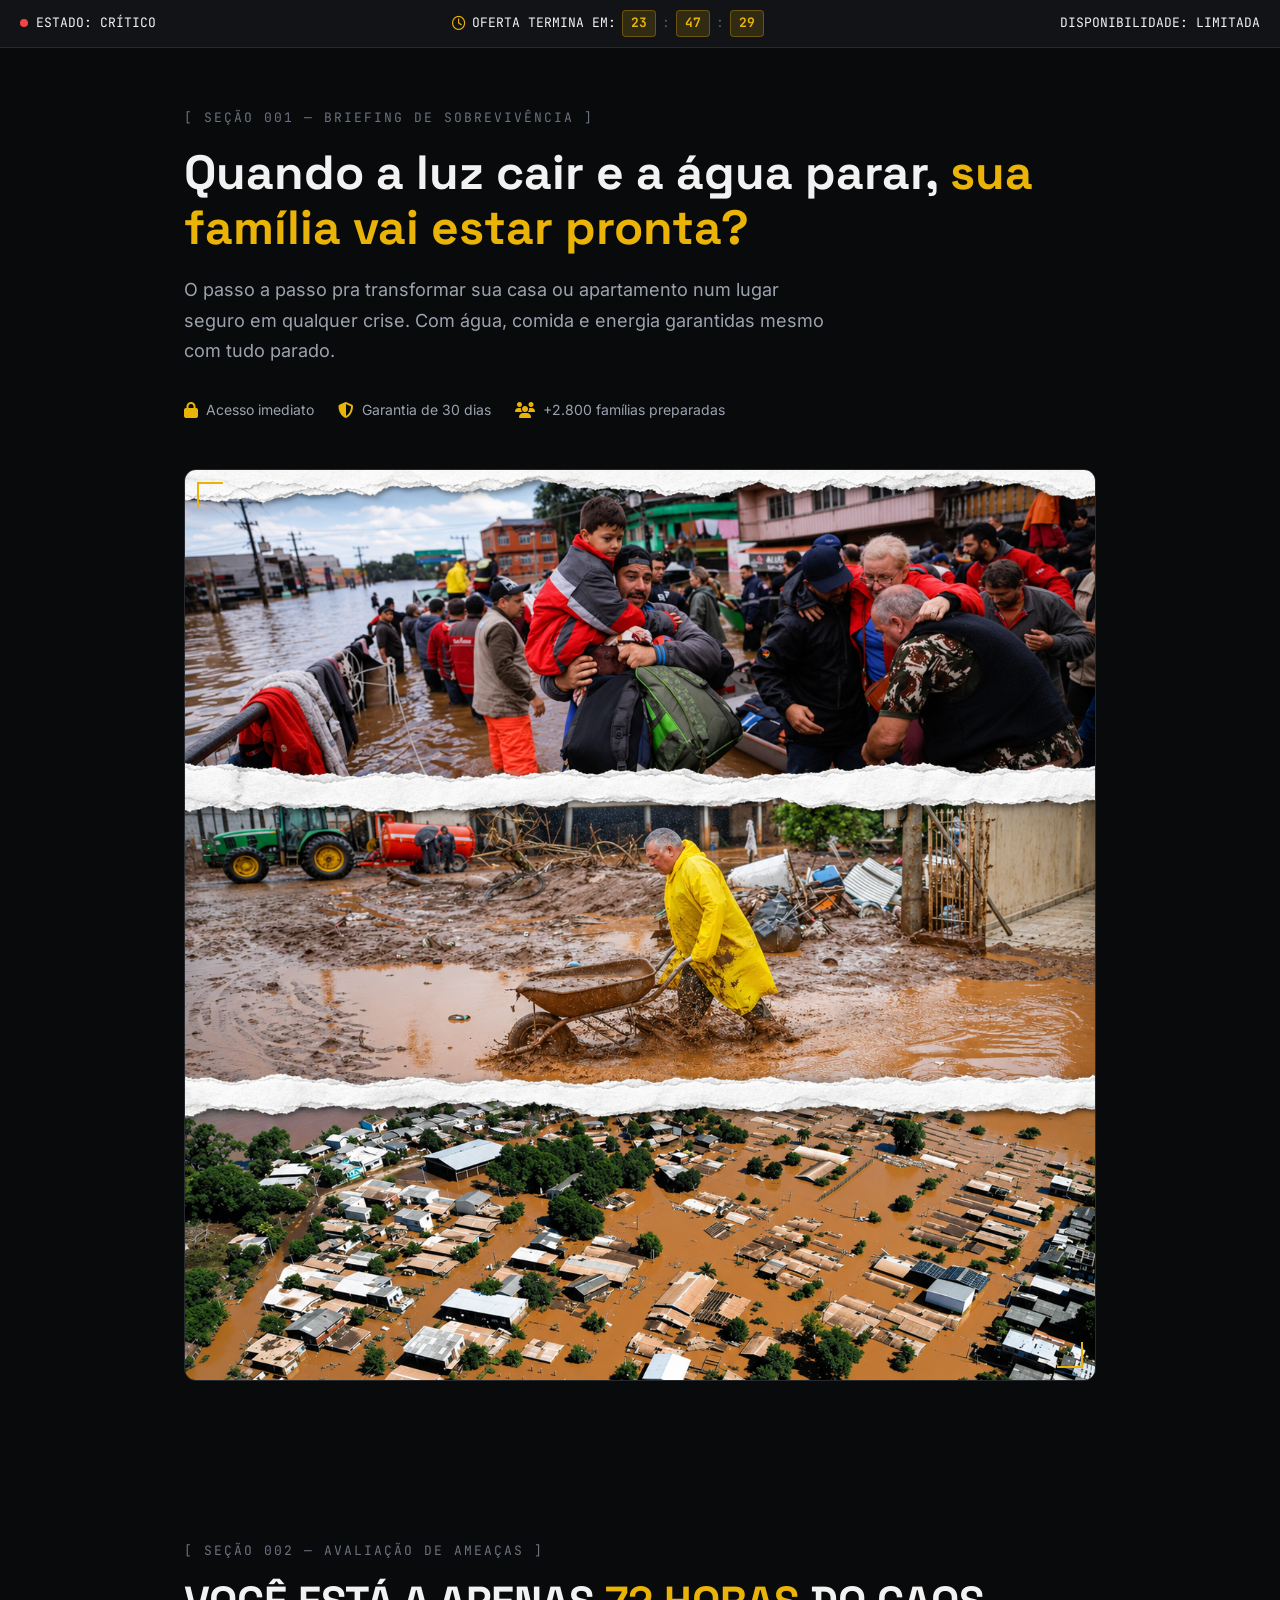
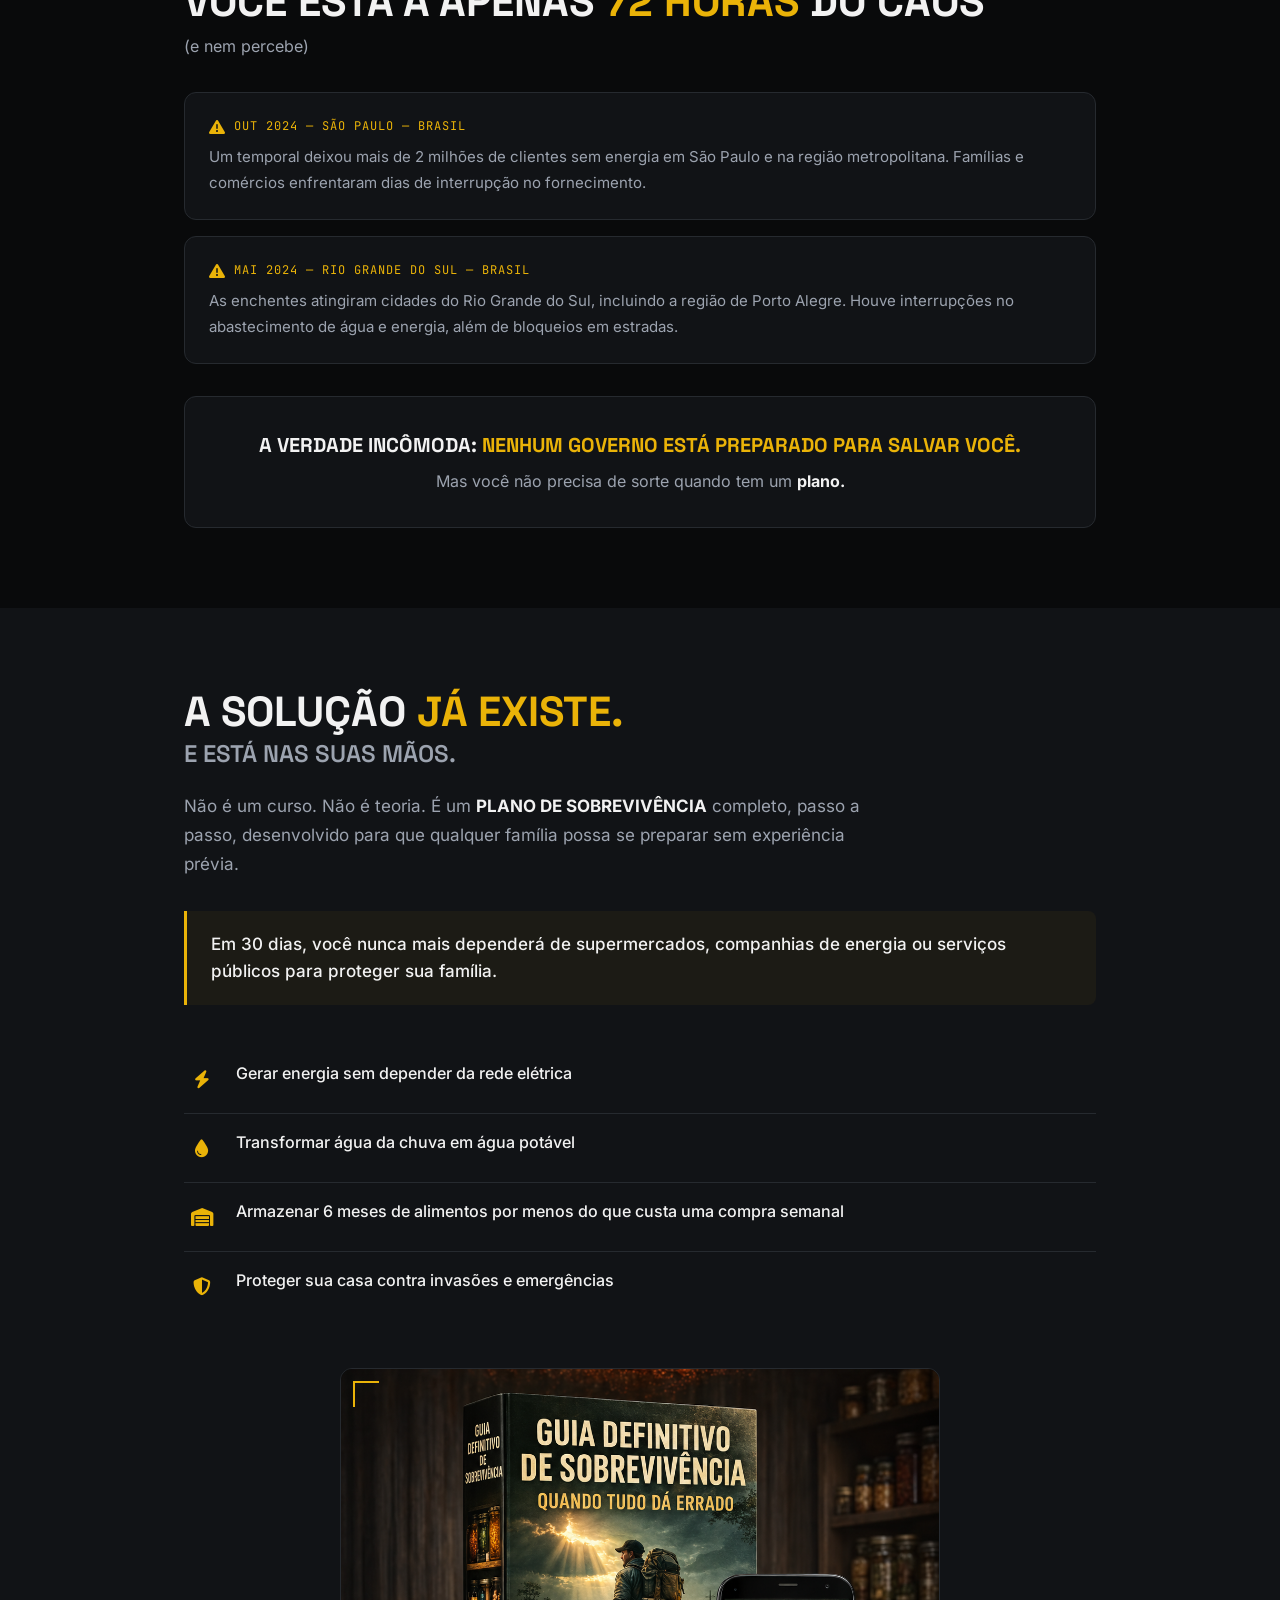
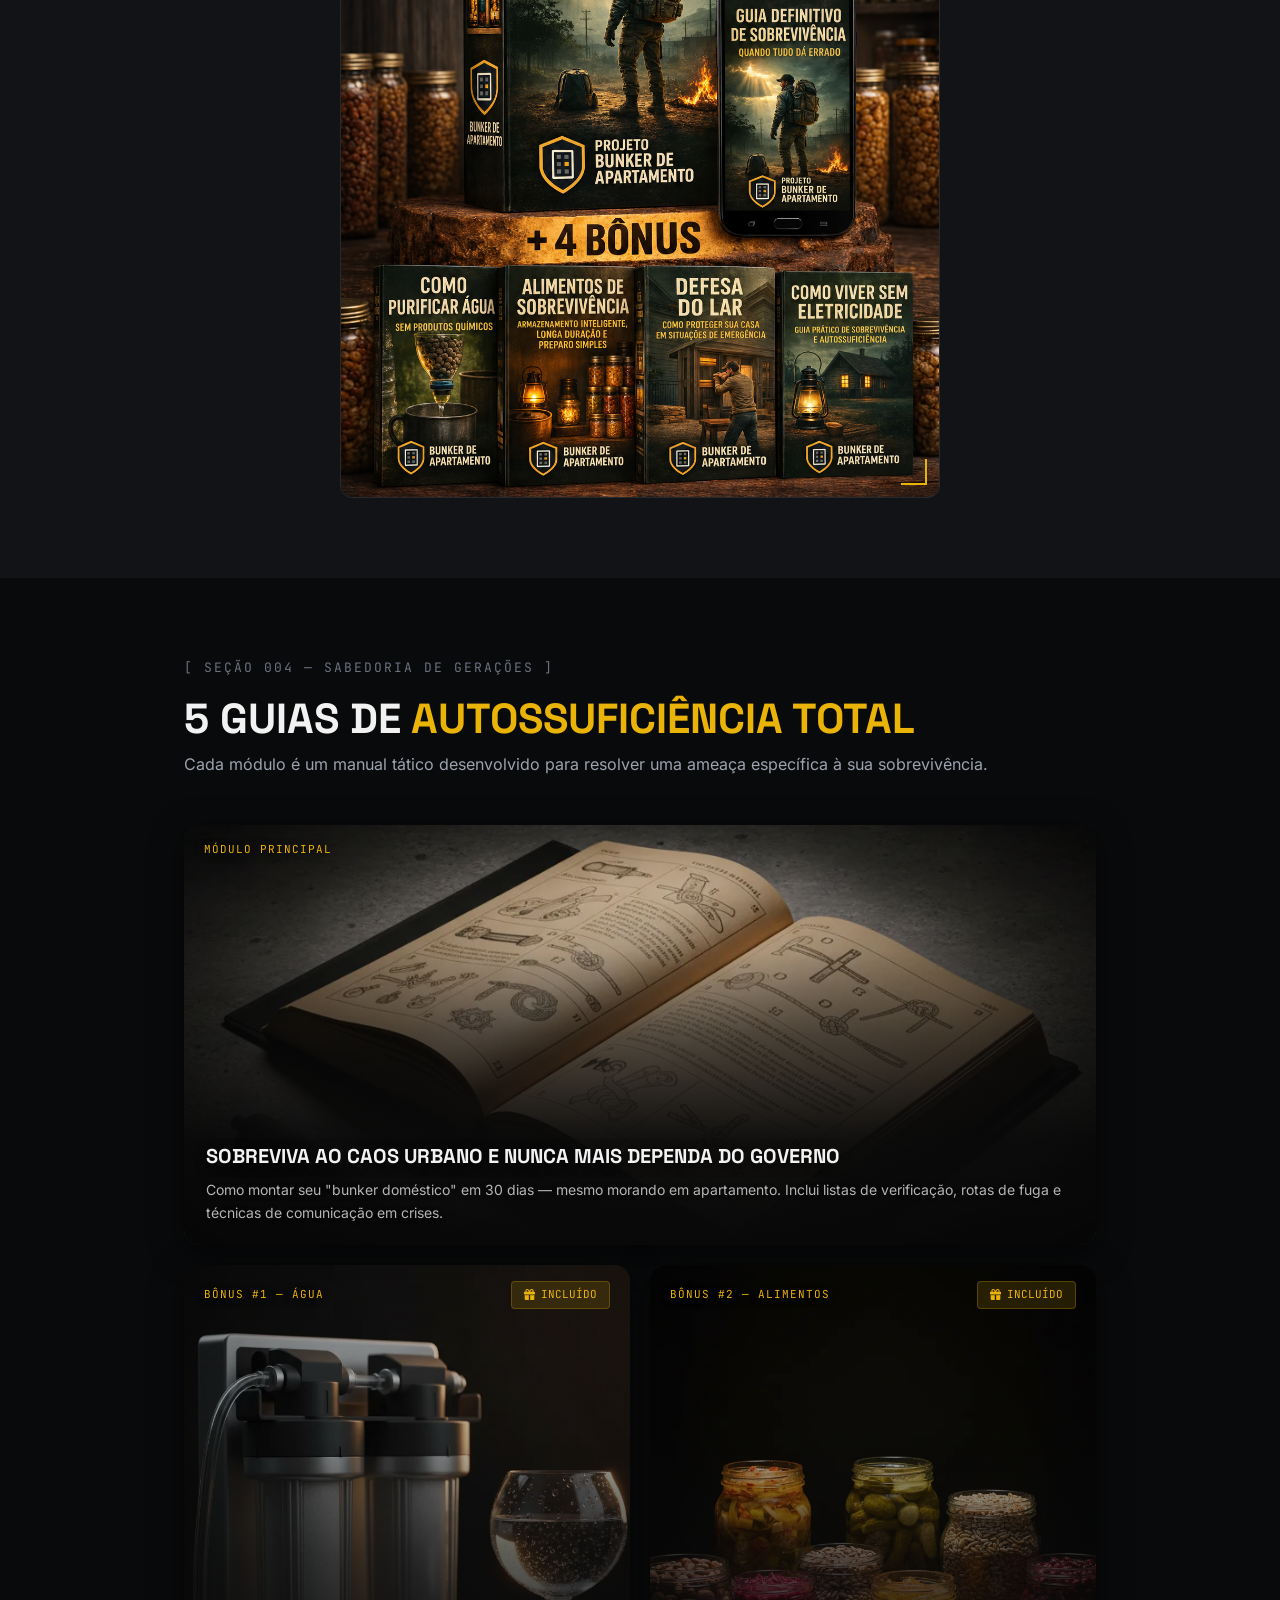
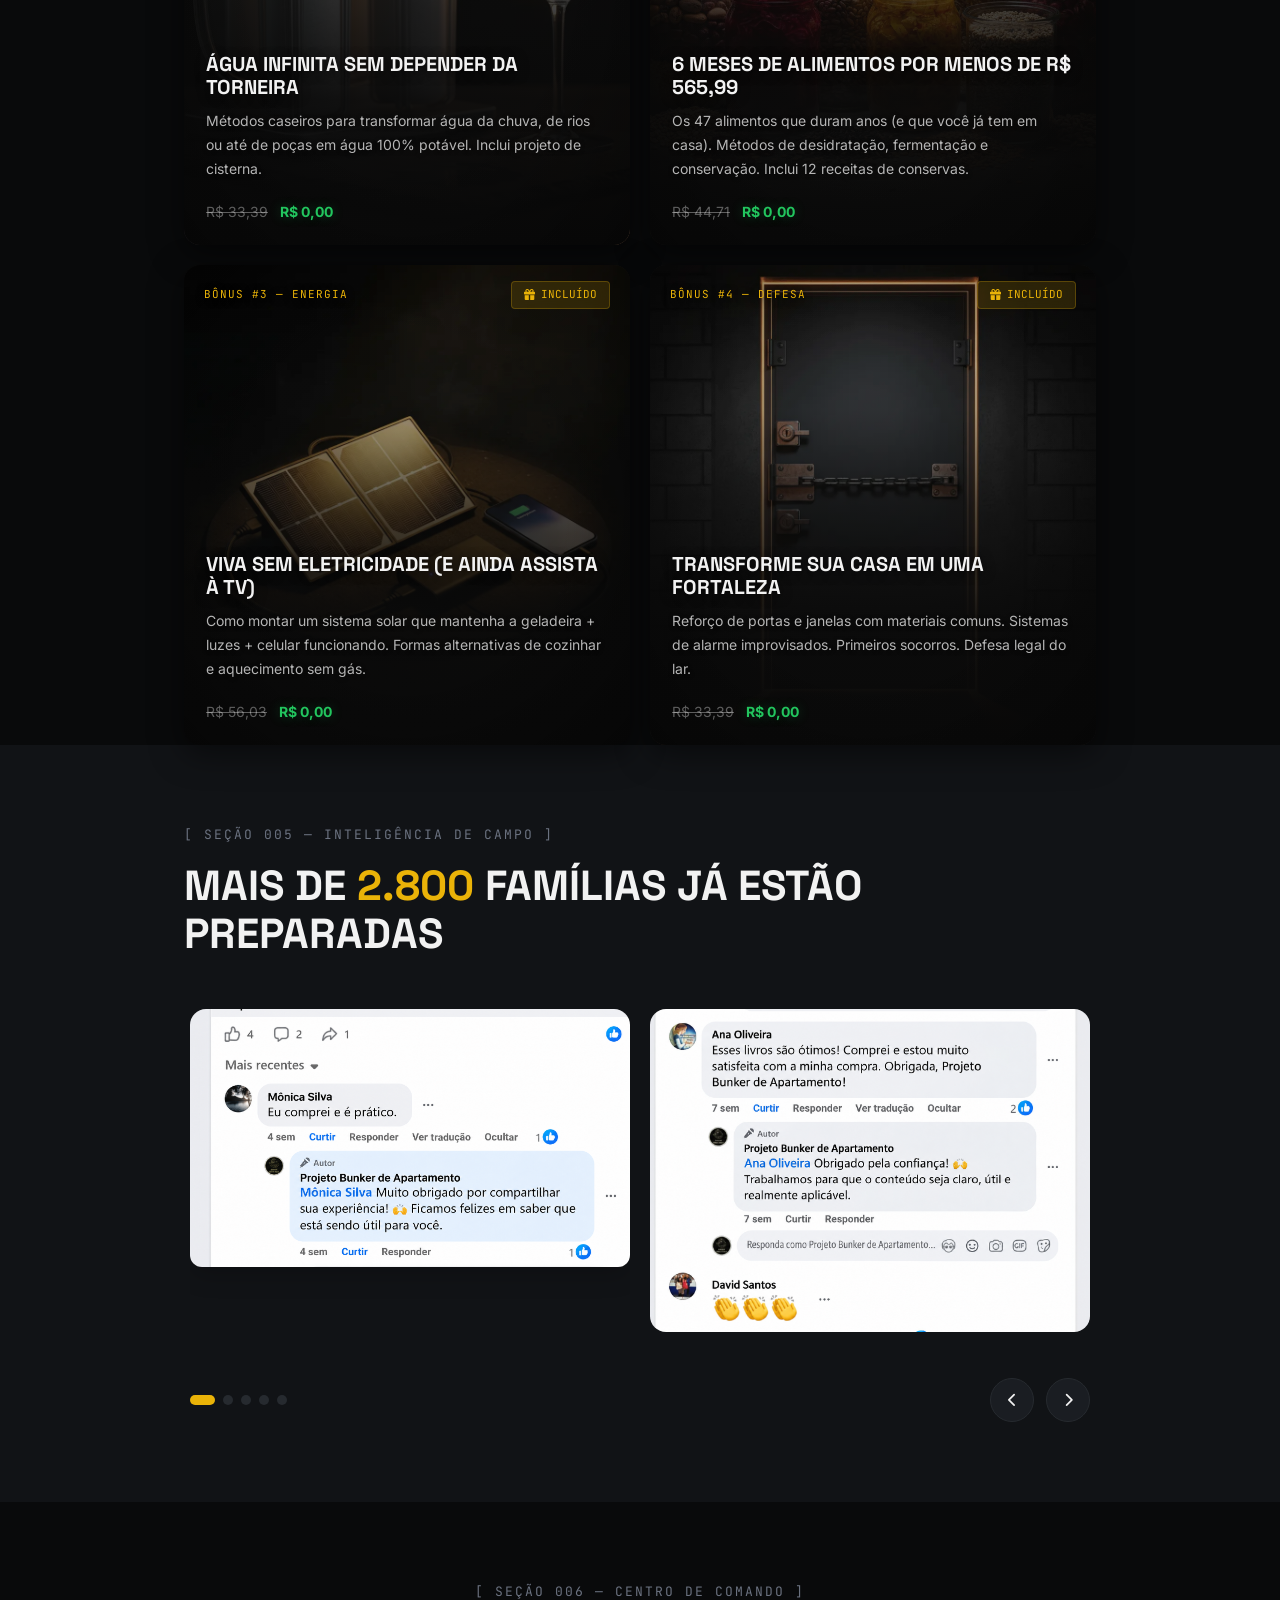
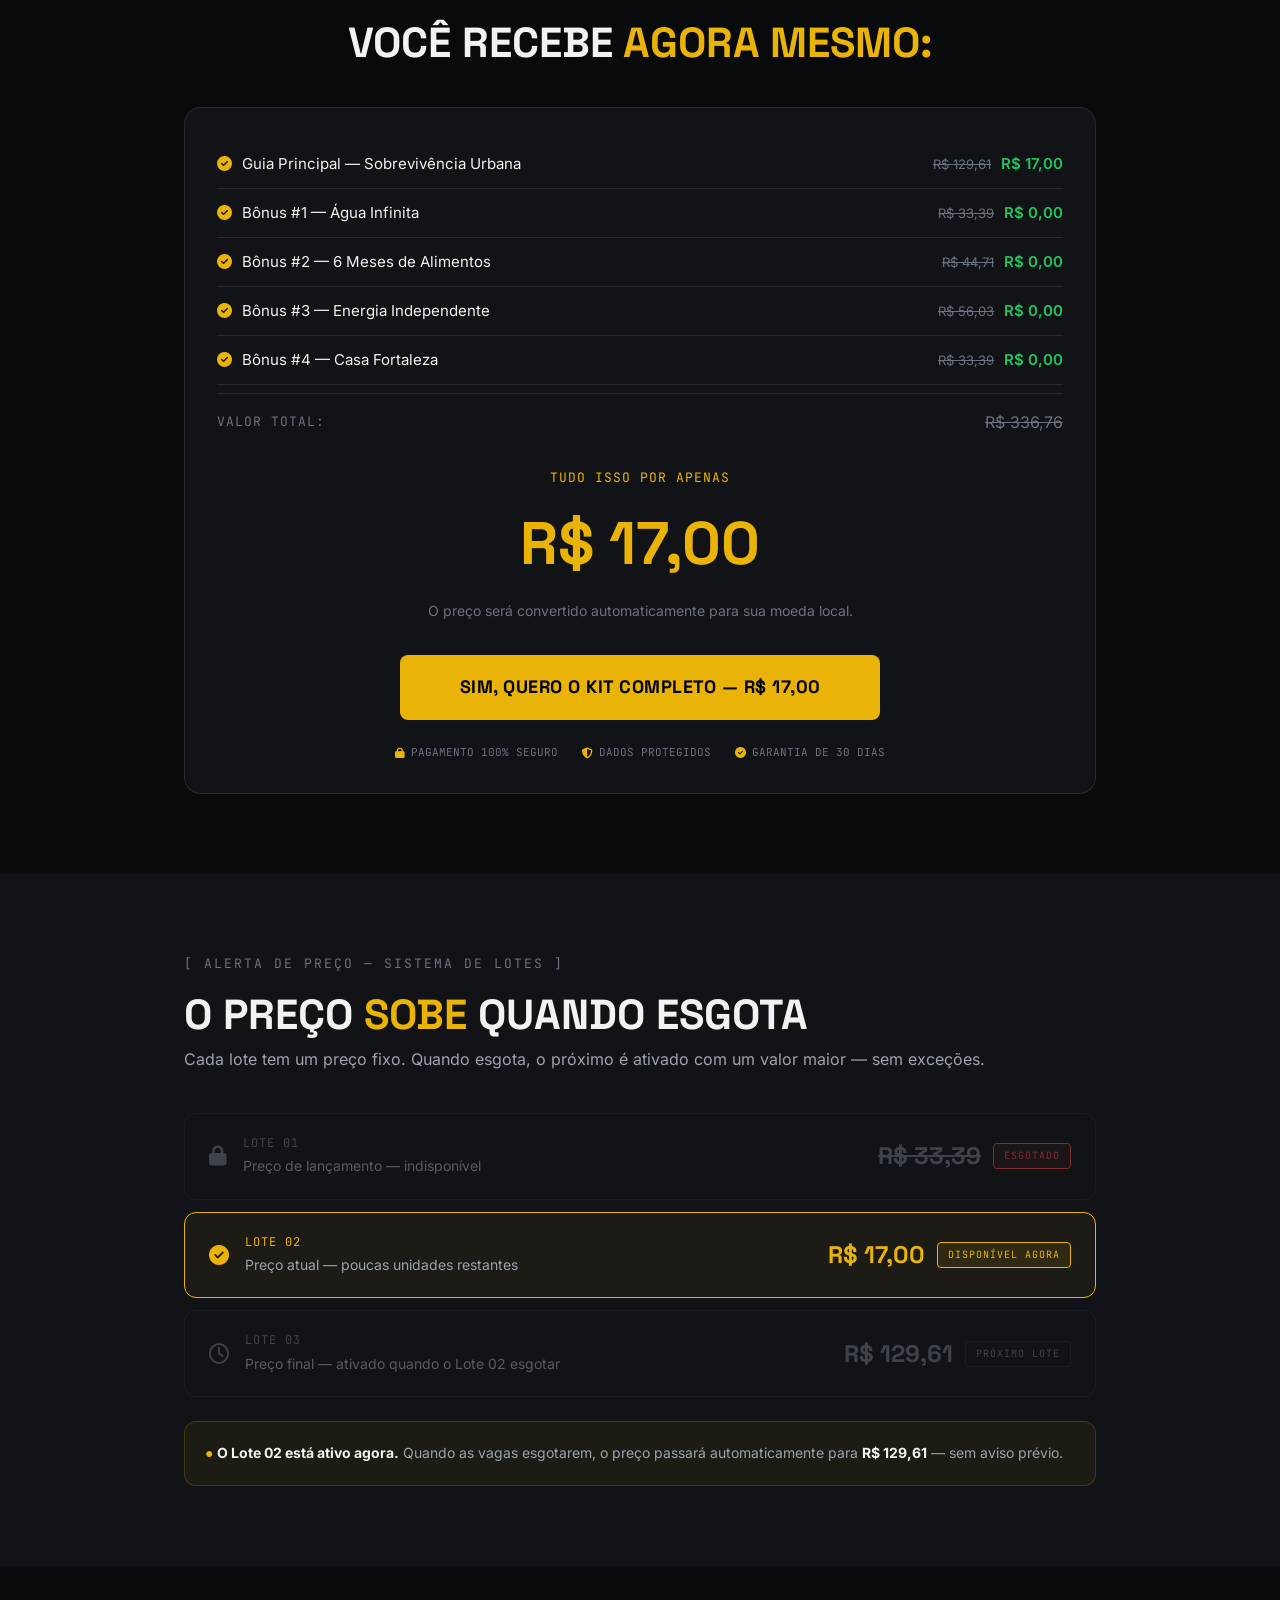
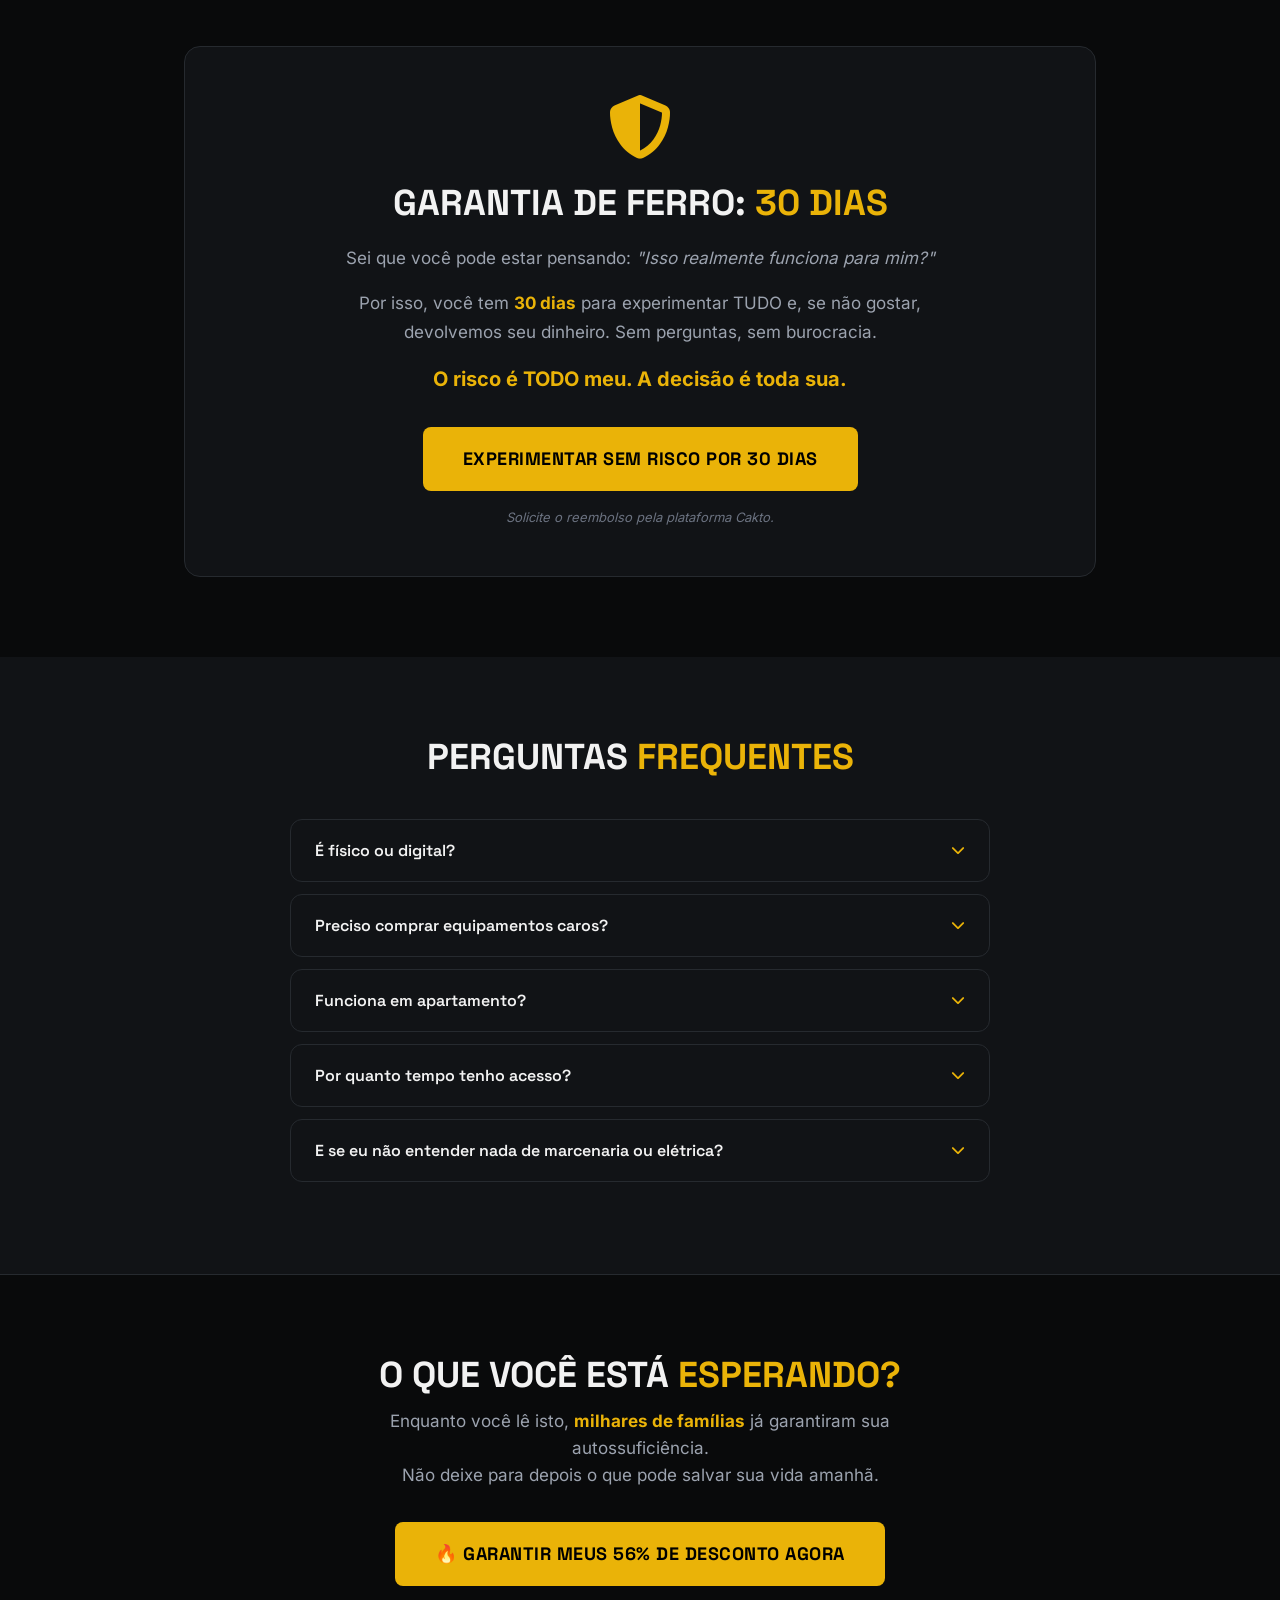
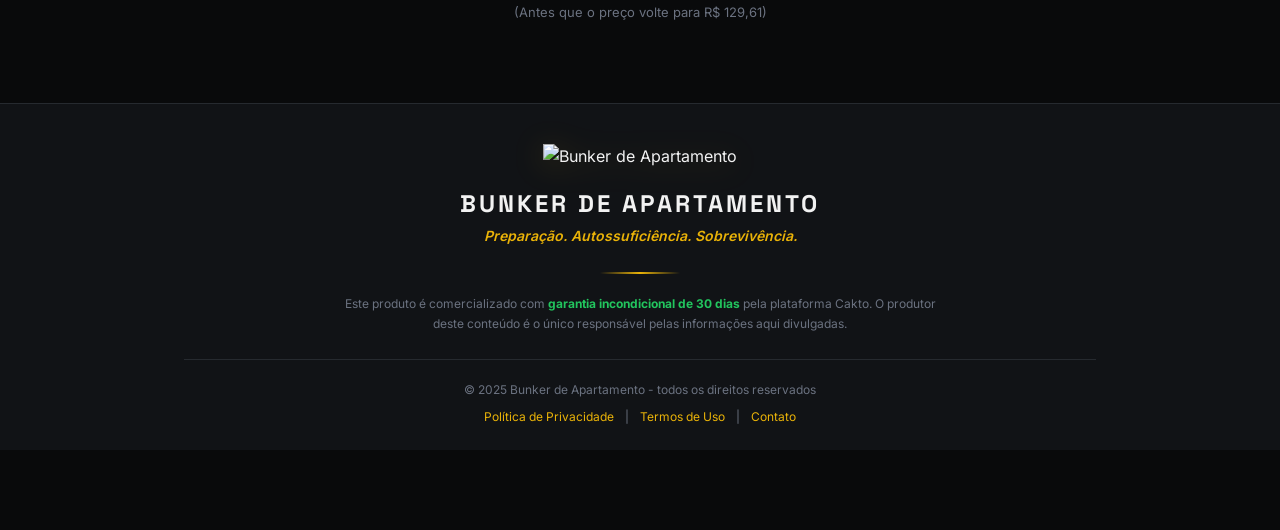
==== commit 85f04da5: "Substitui cinco comentários e imagem do kit pelos novos arquivos em português" ====
--- a/index.html
+++ b/index.html
@@ -231,7 +231,7 @@
     </div>
 
     <div class="hero-img-wrap" style="margin:48px auto 0; max-width:600px;">
-        <img src="assets/img/kitlobo2-8f04a1a2.webp" alt="Bunker de Apartamento" style="width:100%;height:auto;display:block;" loading="lazy">
+        <img src="assets/img/kitbunker.png" alt="Bunker de Apartamento" style="width:100%;height:auto;display:block;" loading="lazy">
     </div>
 </div>
 </section>
@@ -312,23 +312,23 @@
         <div class="testimonials-carousel" id="reviewsCarousel">
 
             <div class="testimonial-card" style="padding:0; overflow:hidden; border:none; background:transparent;">
-                <img src="assets/img/comentario10-32967128.webp" alt="Depoimento" loading="lazy" style="width:100%; height:auto; display:block; border-radius:12px; box-shadow:0 8px 24px rgba(0,0,0,0.2);">
+                <img src="assets/img/comentario1.png" alt="Depoimento" loading="lazy" style="width:100%; height:auto; display:block; border-radius:12px; box-shadow:0 8px 24px rgba(0,0,0,0.2);">
             </div>
 
             <div class="testimonial-card" style="padding:0; overflow:hidden; border:none; background:transparent;">
-                <img src="assets/img/comentario9-c6259cd0.webp" alt="Depoimento" loading="lazy" style="width:100%; height:auto; display:block; border-radius:12px; box-shadow:0 8px 24px rgba(0,0,0,0.2);">
+                <img src="assets/img/coment2.png" alt="Depoimento" loading="lazy" style="width:100%; height:auto; display:block; border-radius:12px; box-shadow:0 8px 24px rgba(0,0,0,0.2);">
             </div>
 
             <div class="testimonial-card" style="padding:0; overflow:hidden; border:none; background:transparent;">
-                <img src="assets/img/comentario4-726eb13d.webp" alt="Depoimento" loading="lazy" style="width:100%; height:auto; display:block; border-radius:12px; box-shadow:0 8px 24px rgba(0,0,0,0.2);">
+                <img src="assets/img/coment3.png" alt="Depoimento" loading="lazy" style="width:100%; height:auto; display:block; border-radius:12px; box-shadow:0 8px 24px rgba(0,0,0,0.2);">
             </div>
 
             <div class="testimonial-card" style="padding:0; overflow:hidden; border:none; background:transparent;">
-                <img src="assets/img/comentariocamila-0e749819.webp" alt="Depoimento" loading="lazy" style="width:100%; height:auto; display:block; border-radius:12px; box-shadow:0 8px 24px rgba(0,0,0,0.2);">
+                <img src="assets/img/coment5.png" alt="Depoimento" loading="lazy" style="width:100%; height:auto; display:block; border-radius:12px; box-shadow:0 8px 24px rgba(0,0,0,0.2);">
             </div>
 
             <div class="testimonial-card" style="padding:0; overflow:hidden; border:none; background:transparent;">
-                <img src="assets/img/comentario3-be36db12.webp" alt="Depoimento" loading="lazy" style="width:100%; height:auto; display:block; border-radius:12px; box-shadow:0 8px 24px rgba(0,0,0,0.2);">
+                <img src="assets/img/coment4.png" alt="Depoimento" loading="lazy" style="width:100%; height:auto; display:block; border-radius:12px; box-shadow:0 8px 24px rgba(0,0,0,0.2);">
             </div>
         </div>
 
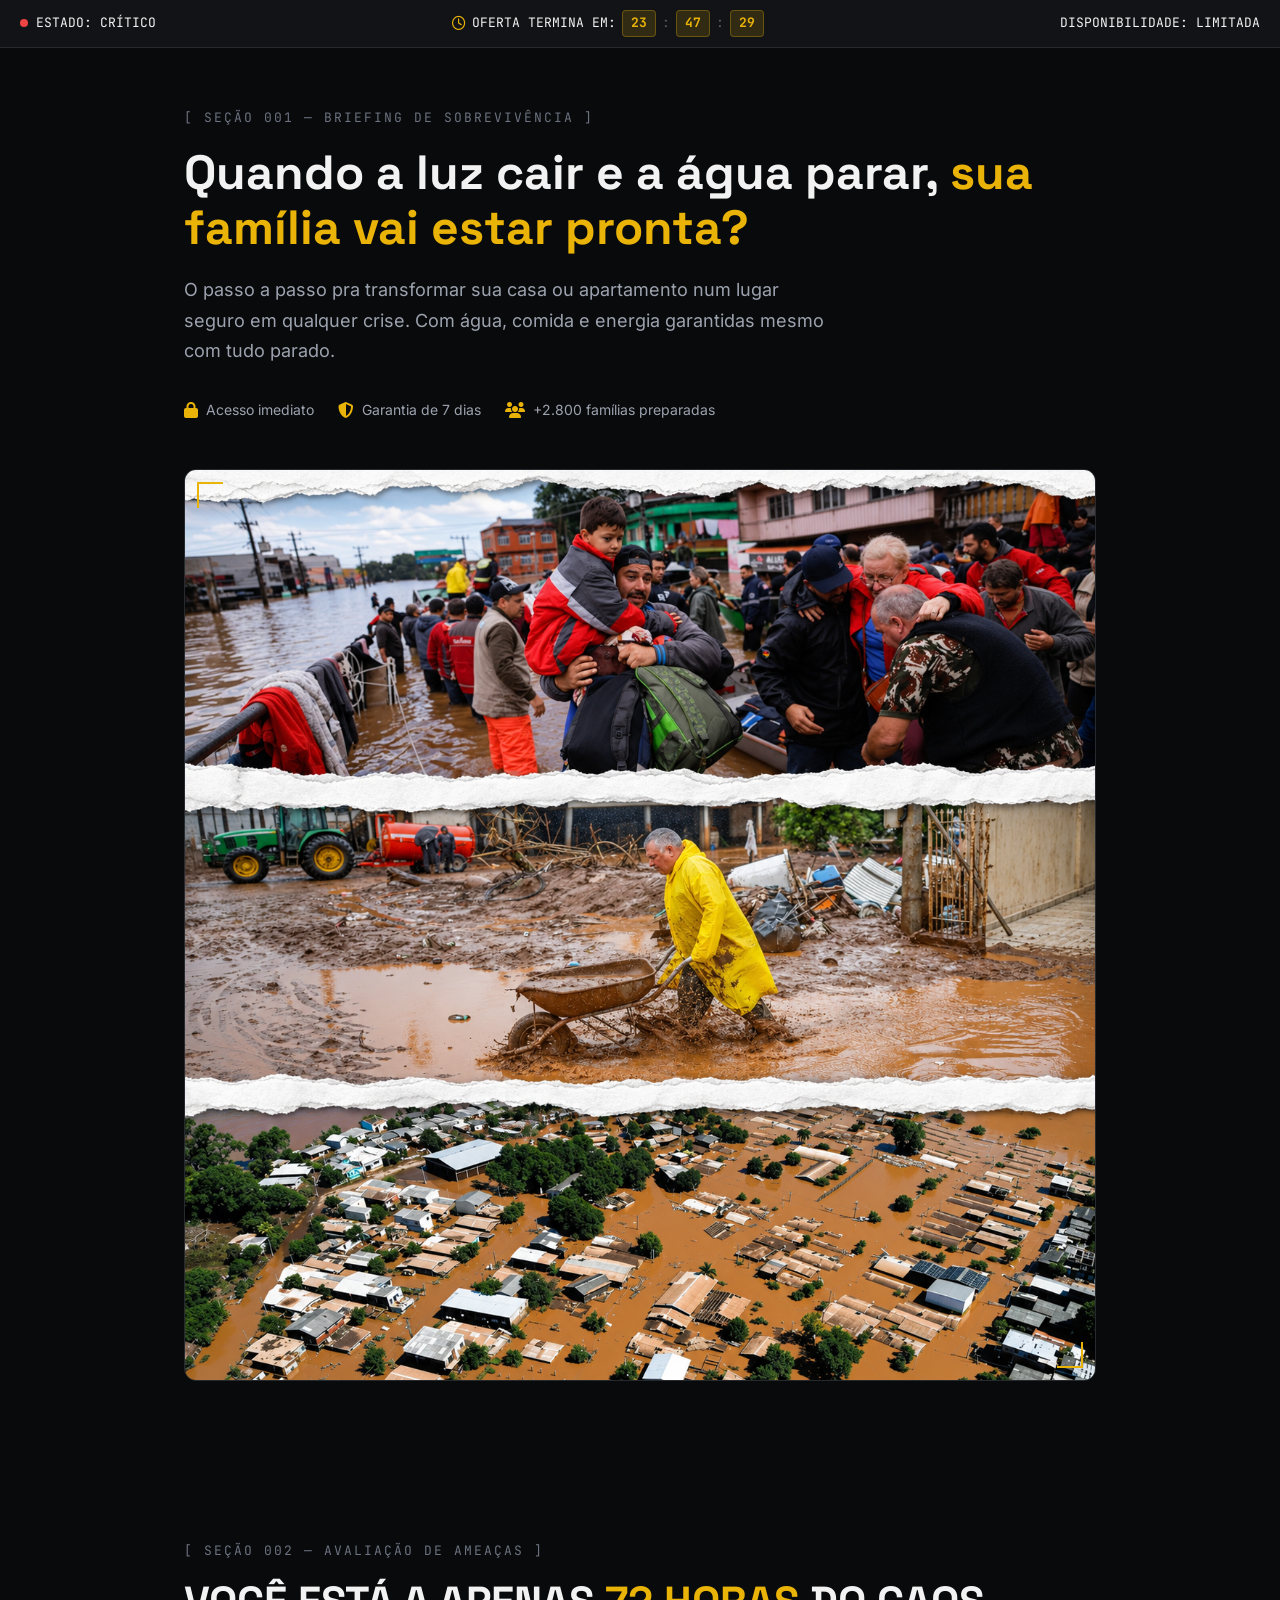
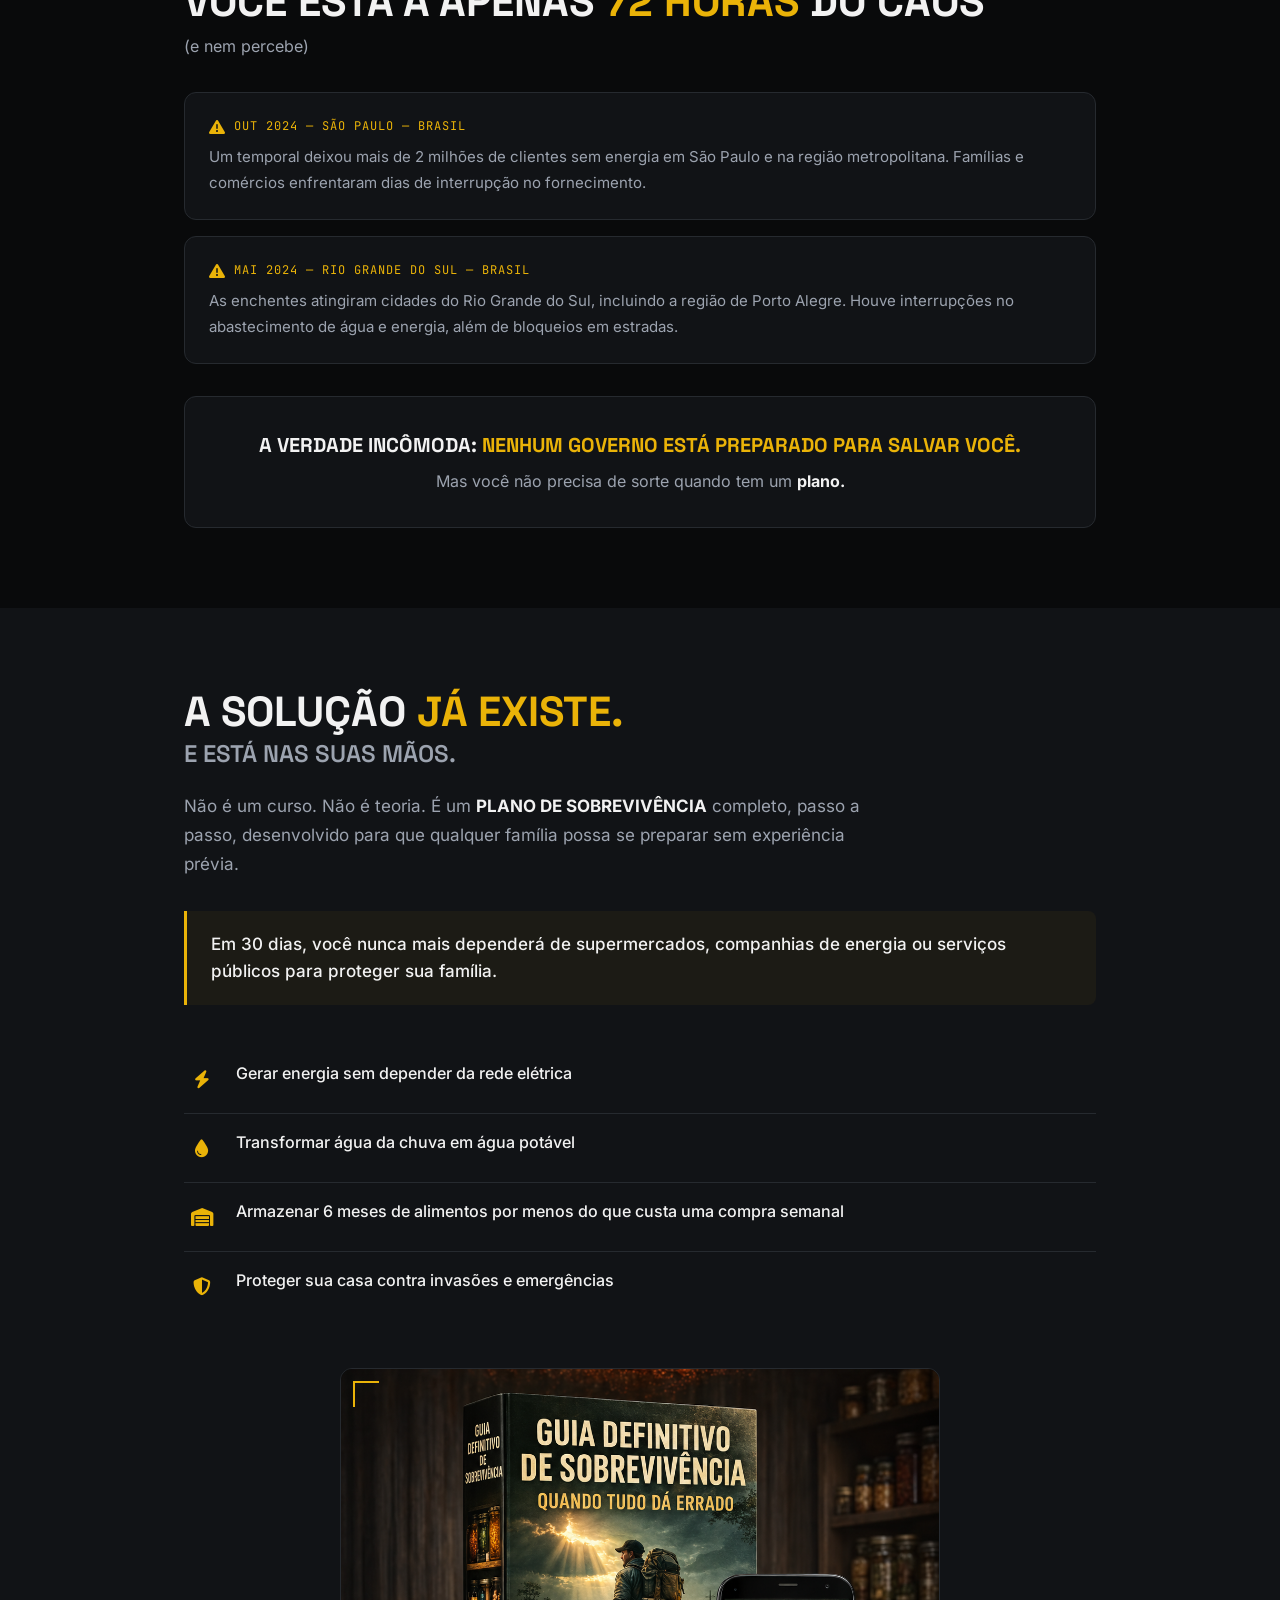
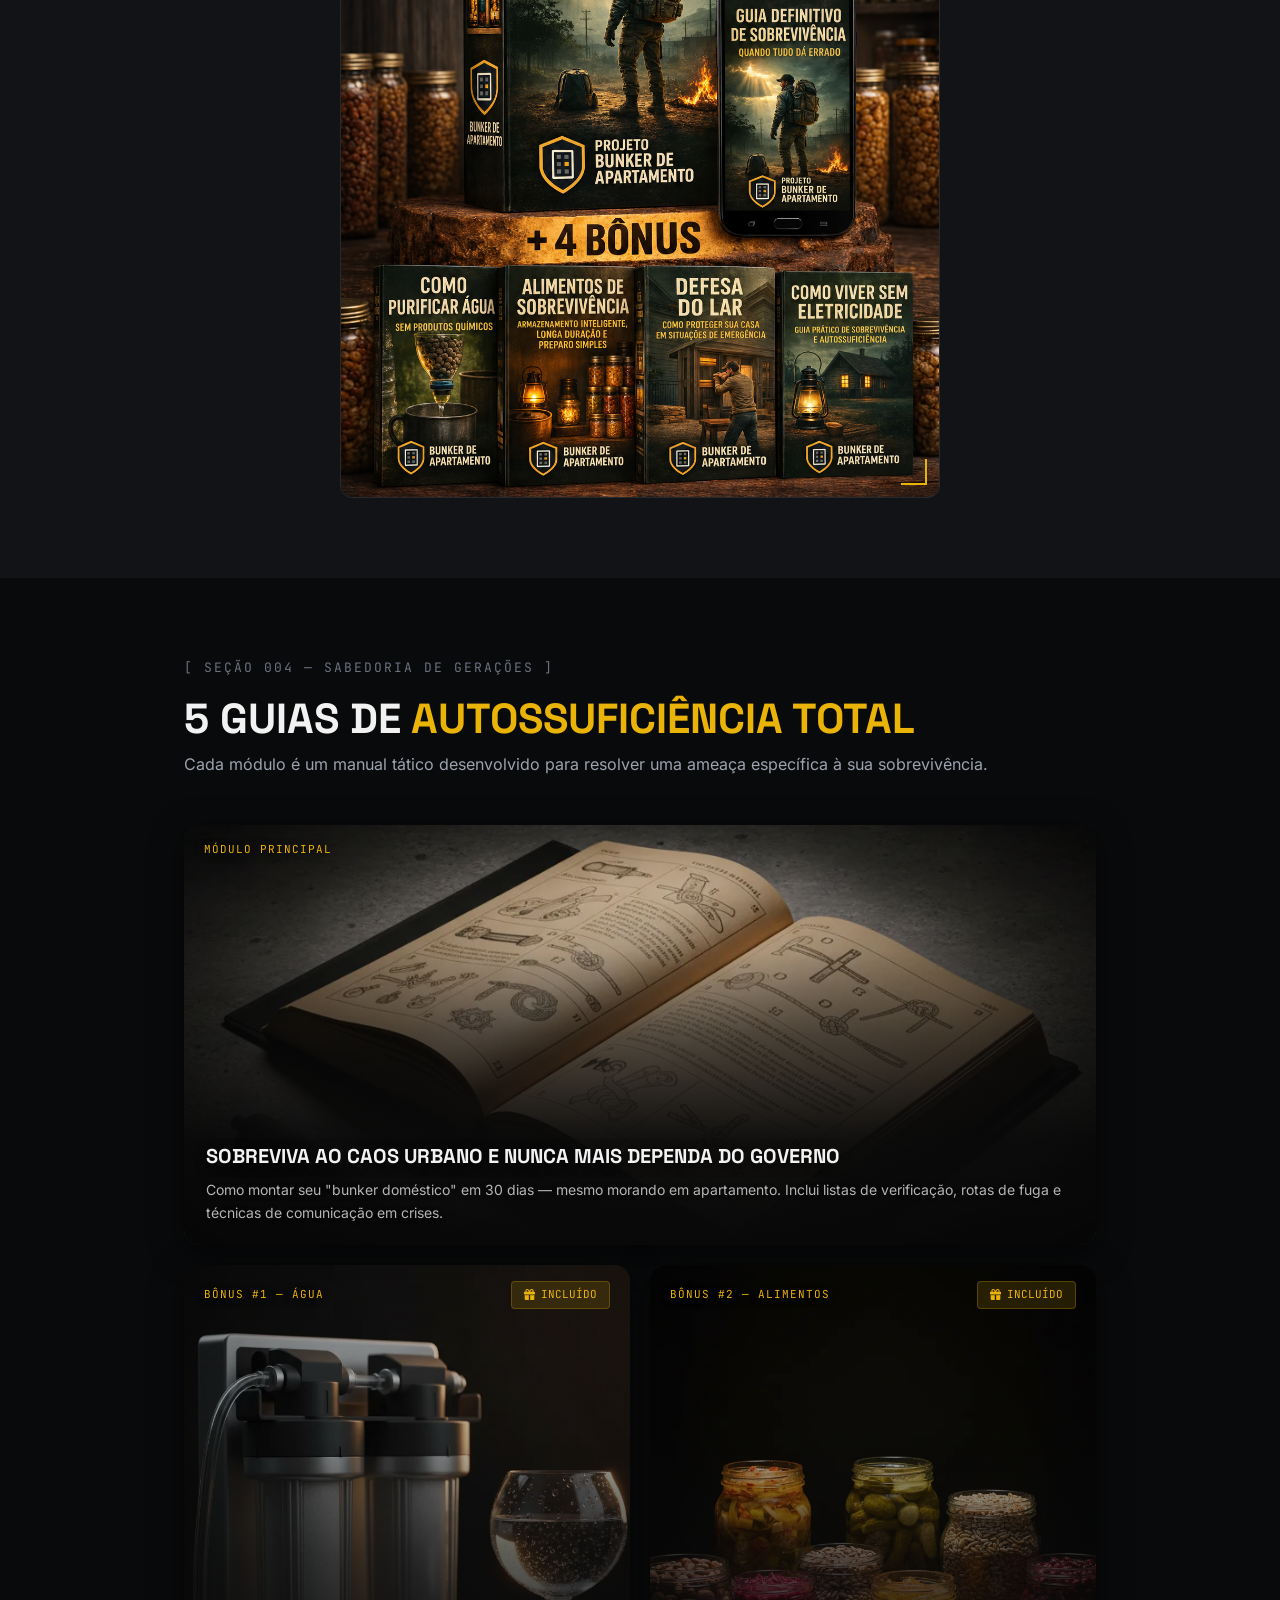
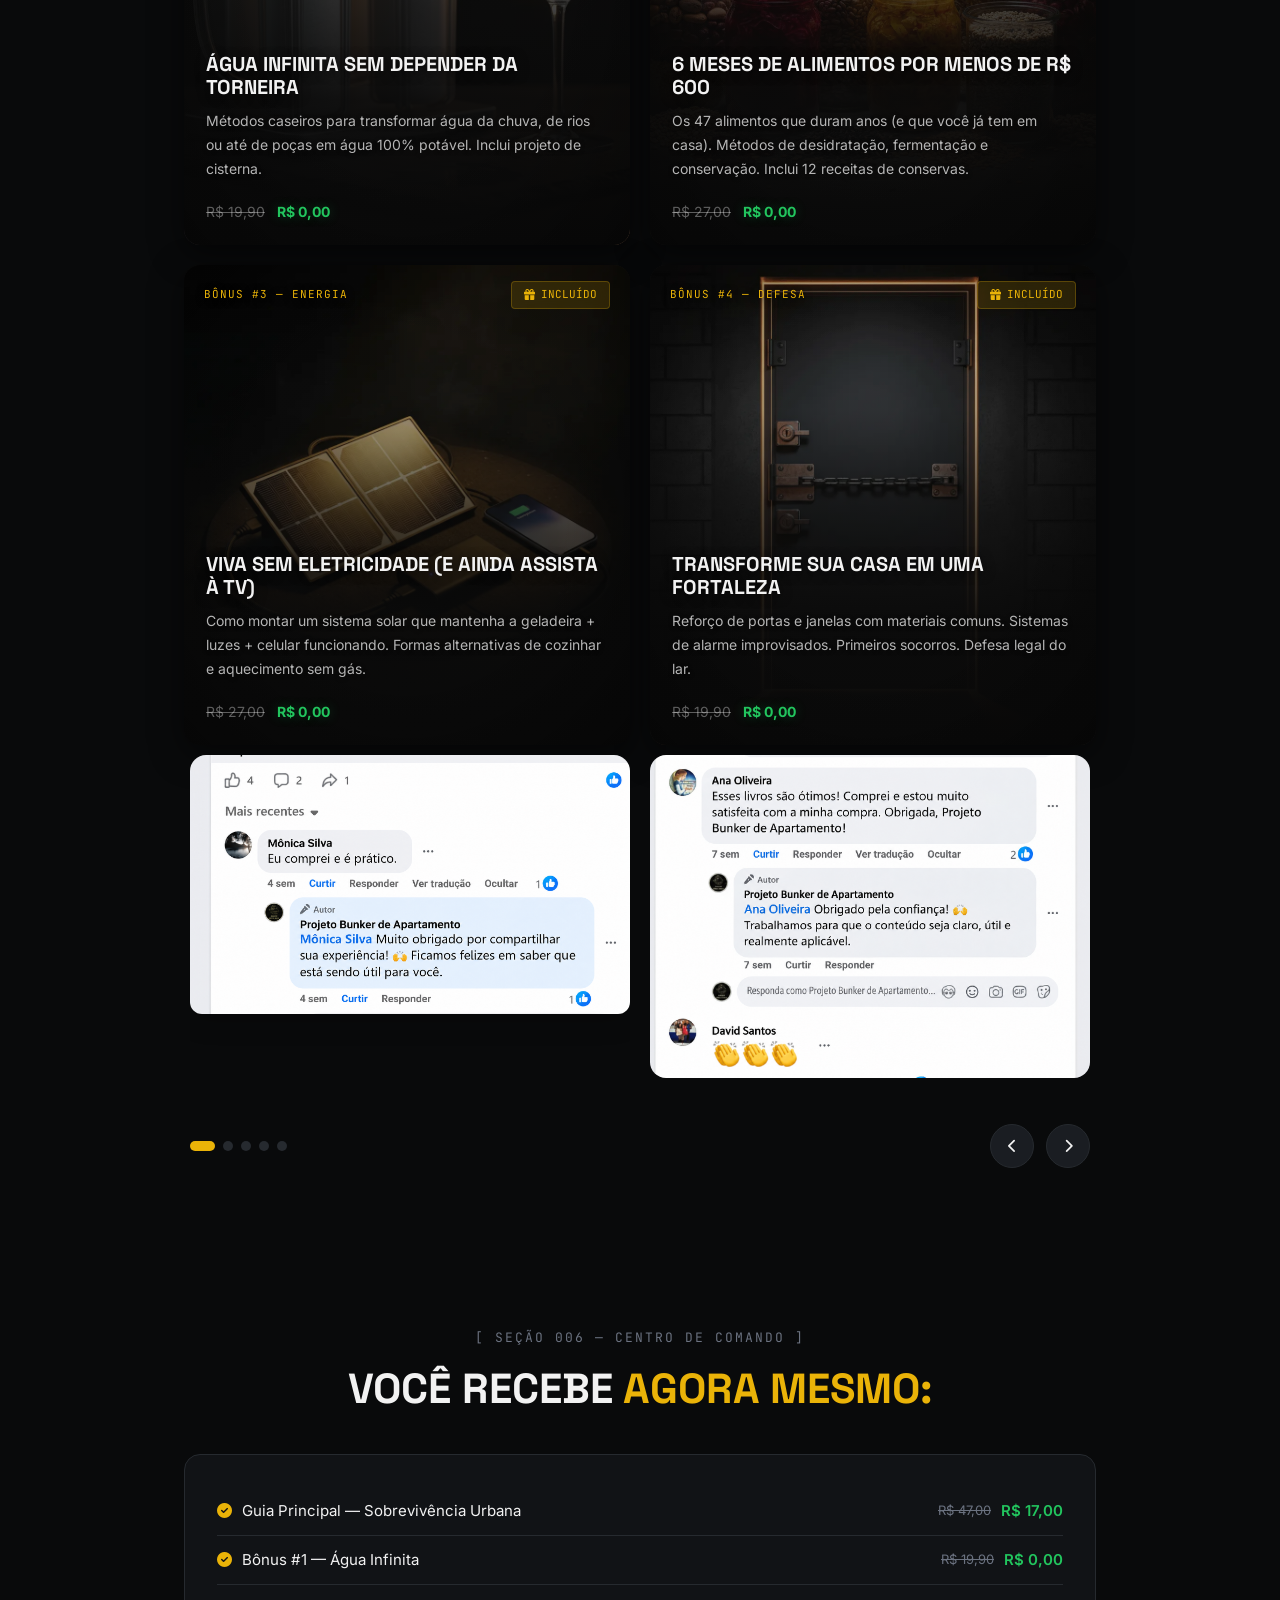
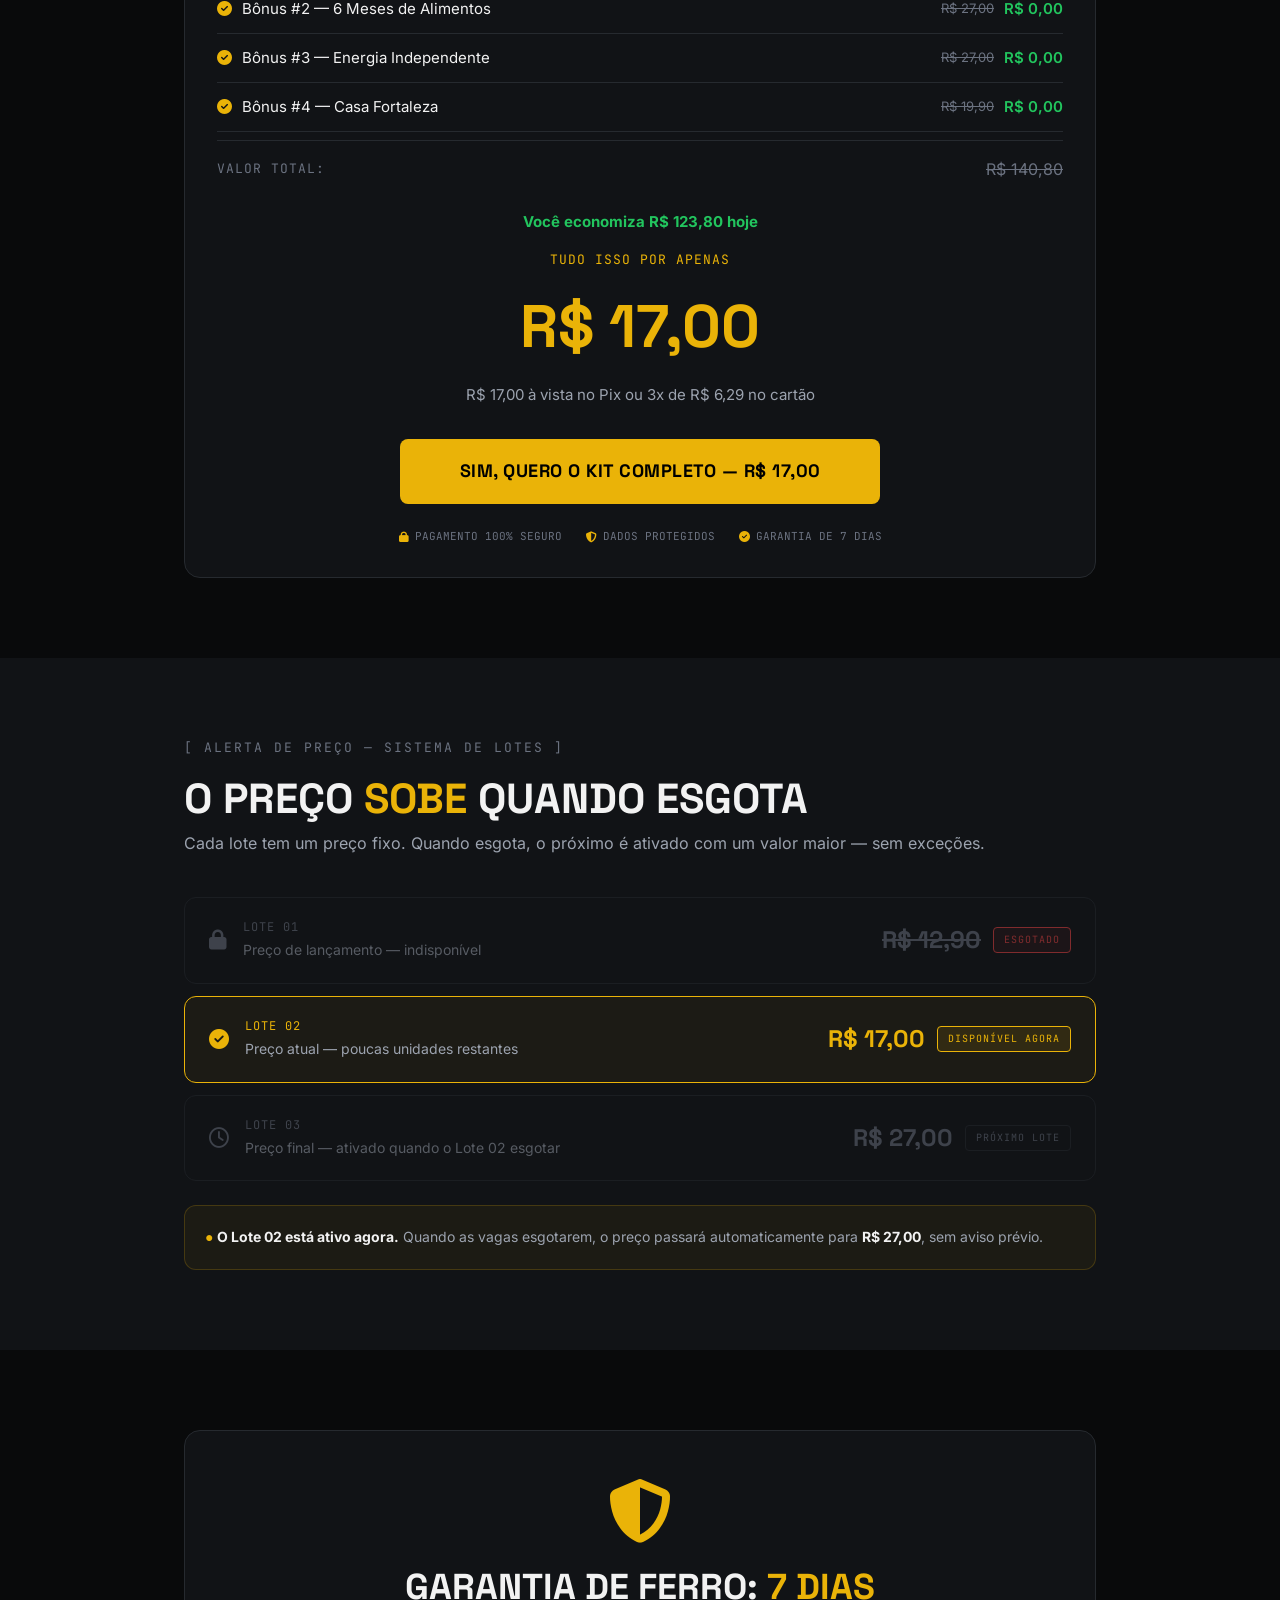
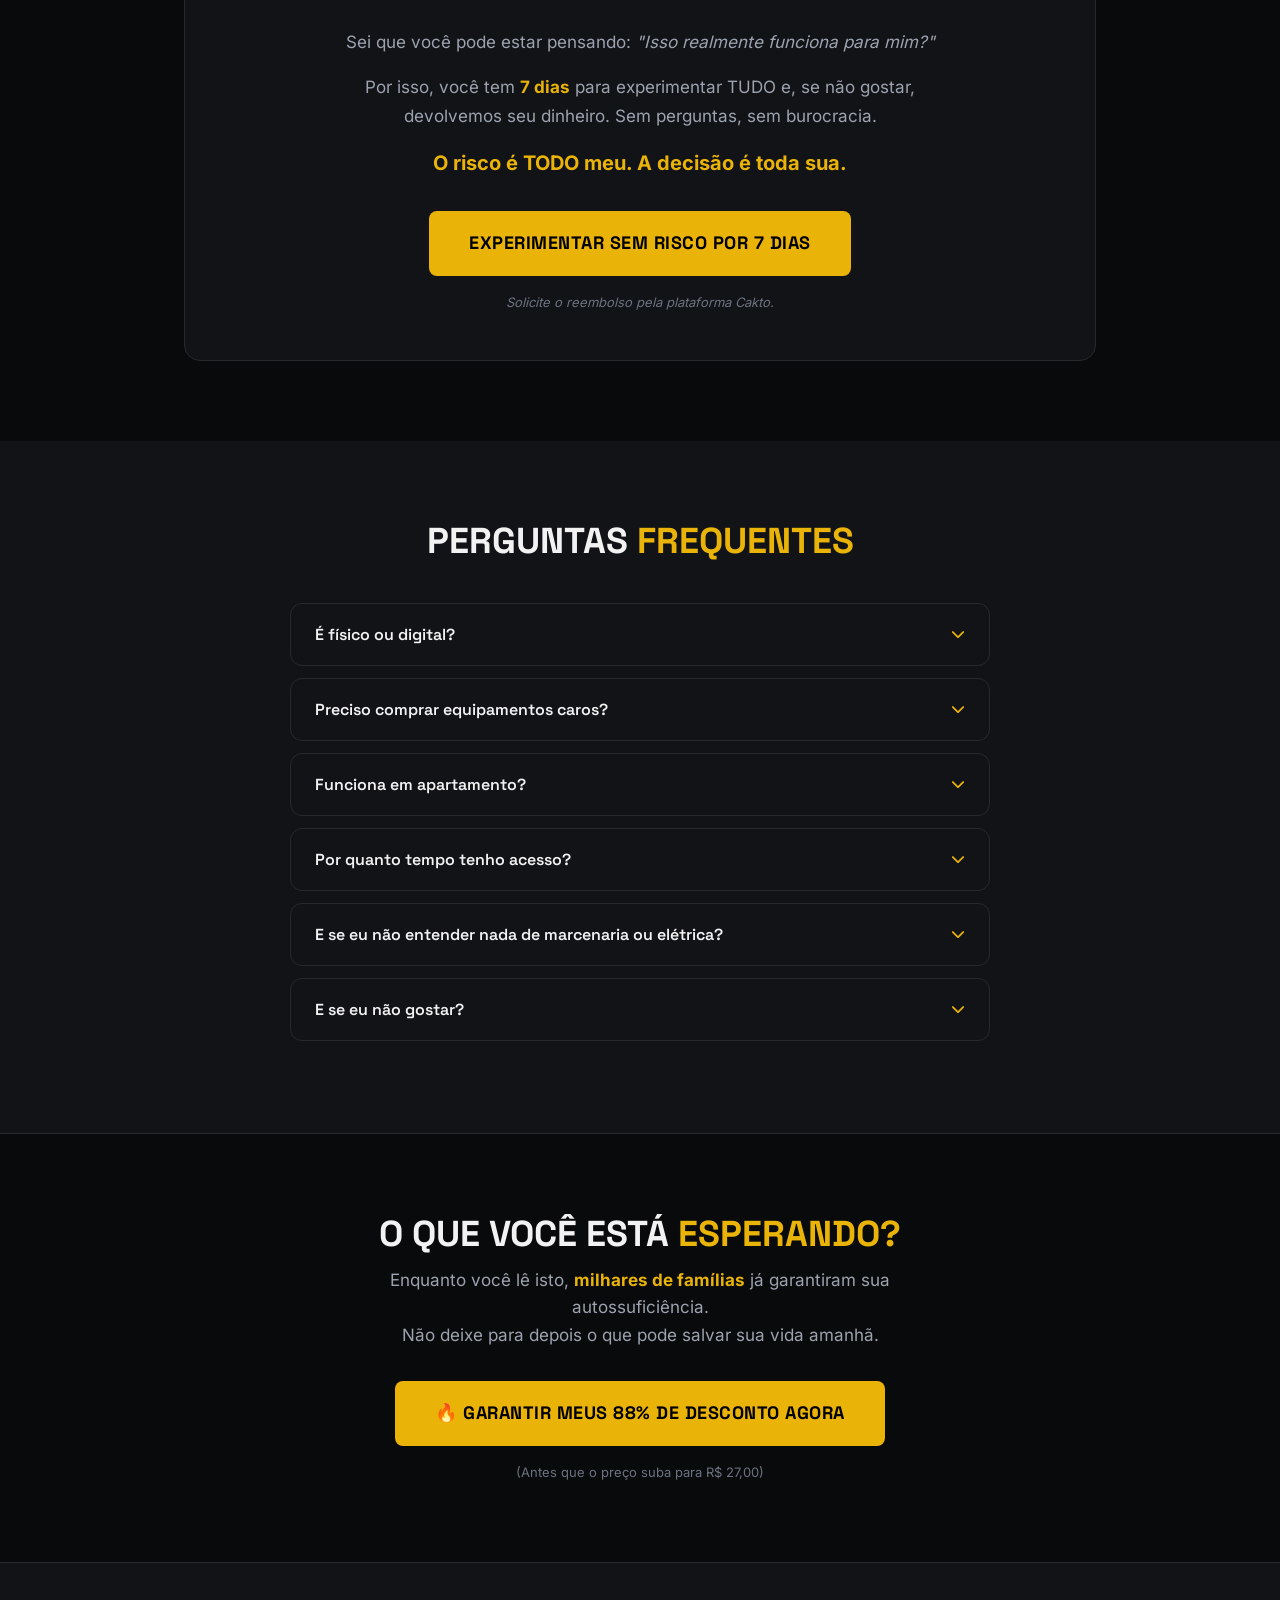
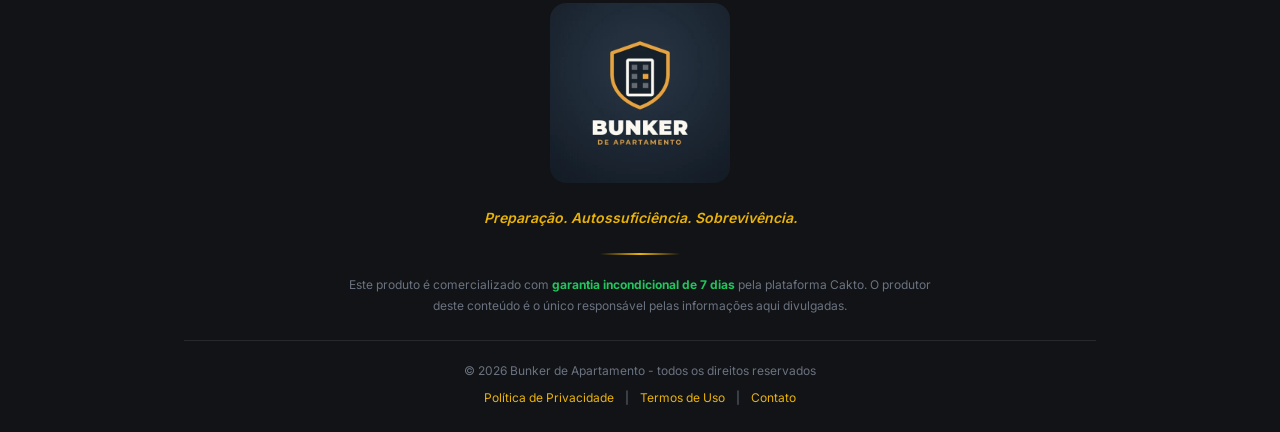
==== commit b1f0c098: "Junta a main: mantém os depoimentos e a imagem do kit novos do Gustavo Co-Authored-By: Claude Opus 5" ====
--- a/index.html
+++ b/index.html
@@ -7,7 +7,7 @@
     <link rel="canonical" href="https://bunkerdeapartamento.netlify.app/">
     <meta name="viewport" content="width=device-width, initial-scale=1.0">
     <title>Bunker de Apartamento - R$ 17,00 | Torne-se Autossuficiente</title>
-    <meta name="description" content="Aprenda a gerar energia, purificar água e armazenar alimentos em 30 dias. Kit completo com 5 guias + bônus. Garantia de 30 dias.">
+    <meta name="description" content="Aprenda a gerar energia, purificar água e armazenar alimentos em 30 dias. Kit completo com 5 guias + bônus. Garantia de 7 dias.">
     
     
     <link href="assets/css/css2-827140c7.css" rel="stylesheet">
@@ -182,7 +182,7 @@
     <p style="font-size:18px;color:var(--text2);max-width:640px;line-height:1.7;">O passo a passo pra transformar sua casa ou apartamento num lugar seguro em qualquer crise. Com água, comida e energia garantidas mesmo com tudo parado.</p>
     <div class="hero-badges">
         <div class="hero-badge"><i class="fa-solid fa-lock"></i> Acesso imediato</div>
-        <div class="hero-badge"><i class="fa-solid fa-shield-halved"></i> Garantia de 30 dias</div>
+        <div class="hero-badge"><i class="fa-solid fa-shield-halved"></i> Garantia de 7 dias</div>
         <div class="hero-badge"><i class="fa-solid fa-users"></i> +2.800 famílias preparadas</div>
     </div>
     <div class="hero-img-wrap">
@@ -262,7 +262,7 @@
                 <h3>ÁGUA INFINITA SEM DEPENDER DA TORNEIRA</h3>
                 <p>Métodos caseiros para transformar água da chuva, de rios ou até de poças em água 100% potável. Inclui projeto de cisterna.</p>
             </div>
-            <div class="guide-card-price"><span class="old">R$ 33,39</span> <span class="new">R$ 0,00</span></div>
+            <div class="guide-card-price"><span class="old">R$ 19,90</span> <span class="new">R$ 0,00</span></div>
         </div>
 
         <!-- BONO 2 -->
@@ -270,10 +270,10 @@
             <img class="card-img" src="assets/img/e209225a6_generated_dbbad6a2-dba01ea2.webp" alt="6 Meses de Alimentos" loading="lazy" style="object-position:center top;">
             <div class="guide-card-header"><span class="tag">BÔNUS #2 — ALIMENTOS</span><span class="badge"><i class="fa-solid fa-gift"></i> INCLUÍDO</span></div>
             <div class="guide-card-body">
-                <h3>6 MESES DE ALIMENTOS POR MENOS DE R$ 565,99</h3>
+                <h3>6 MESES DE ALIMENTOS POR MENOS DE R$ 600</h3>
                 <p>Os 47 alimentos que duram anos (e que você já tem em casa). Métodos de desidratação, fermentação e conservação. Inclui 12 receitas de conservas.</p>
             </div>
-            <div class="guide-card-price"><span class="old">R$ 44,71</span> <span class="new">R$ 0,00</span></div>
+            <div class="guide-card-price"><span class="old">R$ 27,00</span> <span class="new">R$ 0,00</span></div>
         </div>
 
         <!-- BONO 3 -->
@@ -284,7 +284,7 @@
                 <h3>VIVA SEM ELETRICIDADE (E AINDA ASSISTA À TV)</h3>
                 <p>Como montar um sistema solar que mantenha a geladeira + luzes + celular funcionando. Formas alternativas de cozinhar e aquecimento sem gás.</p>
             </div>
-            <div class="guide-card-price"><span class="old">R$ 56,03</span> <span class="new">R$ 0,00</span></div>
+            <div class="guide-card-price"><span class="old">R$ 27,00</span> <span class="new">R$ 0,00</span></div>
         </div>
 
         <!-- BONO 4 -->
@@ -295,18 +295,13 @@
                 <h3>TRANSFORME SUA CASA EM UMA FORTALEZA</h3>
                 <p>Reforço de portas e janelas com materiais comuns. Sistemas de alarme improvisados. Primeiros socorros. Defesa legal do lar.</p>
             </div>
-            <div class="guide-card-price"><span class="old">R$ 33,39</span> <span class="new">R$ 0,00</span></div>
-        </div>
-
-
-    </div>
-</div>
-
-<!-- TESTIMONIALS -->
-<section style="background:var(--bg2);">
-<div class="container">
-    <p class="section-label">[ SEÇÃO 005 — INTELIGÊNCIA DE CAMPO ]</p>
-    <h2 style="font-size:42px;margin-bottom:40px;">MAIS DE <span class="accent">2.800</span> FAMÍLIAS JÁ ESTÃO PREPARADAS</h2>
+            <div class="guide-card-price"><span class="old">R$ 19,90</span> <span class="new">R$ 0,00</span></div>
+        </div>
+
+
+    </div>
+</div>
+
 
     <div class="testimonials-carousel-wrap">
         <div class="testimonials-carousel" id="reviewsCarousel">
@@ -357,28 +352,29 @@
     <h2 style="font-size:42px;text-align:center;margin-bottom:32px;">VOCÊ RECEBE <span class="accent">AGORA MESMO:</span></h2>
 
     <div class="pricing-summary">
-        <div class="pricing-item"><div class="name"><i class="fa-solid fa-circle-check"></i> Guia Principal — Sobrevivência Urbana</div><div class="prices"><span class="old">R$ 129,61</span> <span class="new">R$ 17,00</span></div></div>
-        <div class="pricing-item"><div class="name"><i class="fa-solid fa-circle-check"></i> Bônus #1 — Água Infinita</div><div class="prices"><span class="old">R$ 33,39</span> <span class="new">R$ 0,00</span></div></div>
-        <div class="pricing-item"><div class="name"><i class="fa-solid fa-circle-check"></i> Bônus #2 — 6 Meses de Alimentos</div><div class="prices"><span class="old">R$ 44,71</span> <span class="new">R$ 0,00</span></div></div>
-        <div class="pricing-item"><div class="name"><i class="fa-solid fa-circle-check"></i> Bônus #3 — Energia Independente</div><div class="prices"><span class="old">R$ 56,03</span> <span class="new">R$ 0,00</span></div></div>
-        <div class="pricing-item"><div class="name"><i class="fa-solid fa-circle-check"></i> Bônus #4 — Casa Fortaleza</div><div class="prices"><span class="old">R$ 33,39</span> <span class="new">R$ 0,00</span></div></div>
+        <div class="pricing-item"><div class="name"><i class="fa-solid fa-circle-check"></i> Guia Principal — Sobrevivência Urbana</div><div class="prices"><span class="old">R$ 47,00</span> <span class="new">R$ 17,00</span></div></div>
+        <div class="pricing-item"><div class="name"><i class="fa-solid fa-circle-check"></i> Bônus #1 — Água Infinita</div><div class="prices"><span class="old">R$ 19,90</span> <span class="new">R$ 0,00</span></div></div>
+        <div class="pricing-item"><div class="name"><i class="fa-solid fa-circle-check"></i> Bônus #2 — 6 Meses de Alimentos</div><div class="prices"><span class="old">R$ 27,00</span> <span class="new">R$ 0,00</span></div></div>
+        <div class="pricing-item"><div class="name"><i class="fa-solid fa-circle-check"></i> Bônus #3 — Energia Independente</div><div class="prices"><span class="old">R$ 27,00</span> <span class="new">R$ 0,00</span></div></div>
+        <div class="pricing-item"><div class="name"><i class="fa-solid fa-circle-check"></i> Bônus #4 — Casa Fortaleza</div><div class="prices"><span class="old">R$ 19,90</span> <span class="new">R$ 0,00</span></div></div>
 
 
         <div style="padding:16px 0;border-top:1px solid var(--border);margin-top:8px;display:flex;justify-content:space-between;align-items:center;">
             <span class="mono" style="font-size:13px;color:var(--text3);letter-spacing:1px;">VALOR TOTAL:</span>
-            <span style="text-decoration:line-through;color:var(--text3);font-size:16px;">R$ 336,76</span>
-        </div>
+            <span style="text-decoration:line-through;color:var(--text3);font-size:16px;">R$ 140,80</span>
+        </div>
+        <p style="font-size:15px;font-weight:700;color:var(--green);margin-top:12px;">Você economiza R$ 123,80 hoje</p>
 
         <p class="mono" style="font-size:13px;color:var(--accent);letter-spacing:1px;margin-top:16px;">TUDO ISSO POR APENAS</p>
         <p style="font-family:'Space Grotesk',sans-serif;font-size:60px;font-weight:800;color:var(--accent);margin:8px 0;">R$ 17,00</p>
-        <p style="font-size:14px;color:var(--text3);margin-bottom:32px;">O preço será convertido automaticamente para sua moeda local.</p>
+        <p style="font-size:15px;color:var(--text2);margin-bottom:32px;">R$ 17,00 à vista no Pix ou 3x de R$ 6,29 no cartão</p>
 
         <a id="begin_checkout" href="https://pay.cakto.com.br/b6y8nvj_1316810" target="_blank" rel="noopener noreferrer" class="cta-btn" style="width:100%;max-width:480px;" data-ec-checkout="1">SIM, QUERO O KIT COMPLETO — R$ 17,00</a>
 
         <div style="display:flex;gap:24px;justify-content:center;flex-wrap:wrap;margin-top:24px;">
             <span class="mono" style="font-size:11px;color:var(--text3);display:flex;align-items:center;gap:6px;"><i class="fa-solid fa-lock" style="color:var(--accent);"></i> PAGAMENTO 100% SEGURO</span>
             <span class="mono" style="font-size:11px;color:var(--text3);display:flex;align-items:center;gap:6px;"><i class="fa-solid fa-shield-halved" style="color:var(--accent);"></i> DADOS PROTEGIDOS</span>
-            <span class="mono" style="font-size:11px;color:var(--text3);display:flex;align-items:center;gap:6px;"><i class="fa-solid fa-circle-check" style="color:var(--accent);"></i> GARANTIA DE 30 DIAS</span>
+            <span class="mono" style="font-size:11px;color:var(--text3);display:flex;align-items:center;gap:6px;"><i class="fa-solid fa-circle-check" style="color:var(--accent);"></i> GARANTIA DE 7 DIAS</span>
         </div>
     </div>
 </div>
@@ -393,7 +389,7 @@
 
     <div class="lot-card" style="opacity:0.5;">
         <div class="lot-info"><i class="fa-solid fa-lock"></i><div><span class="lot-name">LOTE 01</span><span class="lot-desc">Preço de lançamento — indisponível</span></div></div>
-        <div style="display:flex;align-items:center;gap:12px;"><span class="lot-price" style="text-decoration:line-through;color:var(--text3);">R$ 33,39</span><span class="lot-badge sold">ESGOTADO</span></div>
+        <div style="display:flex;align-items:center;gap:12px;"><span class="lot-price" style="text-decoration:line-through;color:var(--text3);">R$ 12,90</span><span class="lot-badge sold">ESGOTADO</span></div>
     </div>
 
     <div class="lot-card active">
@@ -403,11 +399,11 @@
 
     <div class="lot-card" style="opacity:0.5;">
         <div class="lot-info"><i class="fa-regular fa-clock"></i><div><span class="lot-name">LOTE 03</span><span class="lot-desc">Preço final — ativado quando o Lote 02 esgotar</span></div></div>
-        <div style="display:flex;align-items:center;gap:12px;"><span class="lot-price" style="color:var(--text3);">R$ 129,61</span><span class="lot-badge next">PRÓXIMO LOTE</span></div>
+        <div style="display:flex;align-items:center;gap:12px;"><span class="lot-price" style="color:var(--text3);">R$ 27,00</span><span class="lot-badge next">PRÓXIMO LOTE</span></div>
     </div>
 
     <div style="background:rgba(234,179,8,0.05);border:1px solid rgba(234,179,8,0.2);border-radius:12px;padding:20px;margin-top:24px;">
-        <p style="font-size:14px;color:var(--text2);"><strong style="color:var(--accent);">●</strong> <strong style="color:var(--text);">O Lote 02 está ativo agora.</strong> Quando as vagas esgotarem, o preço passará automaticamente para <strong style="color:var(--text);">R$ 129,61</strong> — sem aviso prévio.</p>
+        <p style="font-size:14px;color:var(--text2);"><strong style="color:var(--accent);">●</strong> <strong style="color:var(--text);">O Lote 02 está ativo agora.</strong> Quando as vagas esgotarem, o preço passará automaticamente para <strong style="color:var(--text);">R$ 27,00</strong>, sem aviso prévio.</p>
     </div>
 </div>
 </section>
@@ -417,11 +413,11 @@
 <div class="container">
     <div class="guarantee-box">
         <i class="fa-solid fa-shield-halved" style="font-size:64px;color:var(--accent);margin-bottom:24px;display:block;"></i>
-        <h2 style="font-size:36px;margin-bottom:20px;">GARANTIA DE FERRO: <span class="accent">30 DIAS</span></h2>
+        <h2 style="font-size:36px;margin-bottom:20px;">GARANTIA DE FERRO: <span class="accent">7 DIAS</span></h2>
         <p style="font-size:17px;color:var(--text2);max-width:600px;margin:0 auto 16px;line-height:1.7;">Sei que você pode estar pensando: <em>"Isso realmente funciona para mim?"</em></p>
-        <p style="font-size:17px;color:var(--text2);max-width:600px;margin:0 auto 16px;line-height:1.7;">Por isso, você tem <strong style="color:var(--accent);">30 dias</strong> para experimentar TUDO e, se não gostar, devolvemos seu dinheiro. Sem perguntas, sem burocracia.</p>
+        <p style="font-size:17px;color:var(--text2);max-width:600px;margin:0 auto 16px;line-height:1.7;">Por isso, você tem <strong style="color:var(--accent);">7 dias</strong> para experimentar TUDO e, se não gostar, devolvemos seu dinheiro. Sem perguntas, sem burocracia.</p>
         <p style="font-size:20px;font-weight:700;color:var(--accent);margin-bottom:32px;">O risco é TODO meu. A decisão é toda sua.</p>
-        <a id="begin_checkout" href="https://pay.cakto.com.br/b6y8nvj_1316810" target="_blank" rel="noopener noreferrer" class="cta-btn" data-ec-checkout="2">Experimentar sem risco por 30 dias</a>
+        <a id="begin_checkout" href="https://pay.cakto.com.br/b6y8nvj_1316810" target="_blank" rel="noopener noreferrer" class="cta-btn" data-ec-checkout="2">Experimentar sem risco por 7 dias</a>
         <p style="font-size:13px;color:var(--text3);margin-top:16px;"><em>Solicite o reembolso pela plataforma Cakto.</em></p>
     </div>
 </div>
@@ -432,11 +428,12 @@
 <div class="container">
     <h2 style="font-size:36px;text-align:center;margin-bottom:40px;">PERGUNTAS <span class="accent">FREQUENTES</span></h2>
     <div style="max-width:700px;margin:0 auto;">
-        <div class="faq-item"><button class="faq-question" onclick="toggleFAQ(this)"><span>É físico ou digital?</span><i class="fa-solid fa-chevron-down"></i></button><div class="faq-answer"><p>100% digital. Você recebe tudo por e-mail em 2 minutos e pode ler no celular, tablet ou computador. Também pode imprimir, se preferir.</p></div></div>
-        <div class="faq-item"><button class="faq-question" onclick="toggleFAQ(this)"><span>Preciso comprar equipamentos caros?</span><i class="fa-solid fa-chevron-down"></i></button><div class="faq-answer"><p>Não. 90% das técnicas usam materiais que você já tem em casa ou que custam menos de R$ 56,60 no total. O sistema solar básico custa R$ 316,95.</p></div></div>
-        <div class="faq-item"><button class="faq-question" onclick="toggleFAQ(this)"><span>Funciona em apartamento?</span><i class="fa-solid fa-chevron-down"></i></button><div class="faq-answer"><p>Sim! Há um capítulo inteiro sobre adaptações para quem mora em apartamento (armazenamento vertical, mini-hortas, sistemas compactos).</p></div></div>
-        <div class="faq-item"><button class="faq-question" onclick="toggleFAQ(this)"><span>Por quanto tempo tenho acesso?</span><i class="fa-solid fa-chevron-down"></i></button><div class="faq-answer"><p>Vitalício. Você baixa os PDFs e eles são seus para sempre.</p></div></div>
-        <div class="faq-item"><button class="faq-question" onclick="toggleFAQ(this)"><span>E se eu não entender nada de marcenaria ou elétrica?</span><i class="fa-solid fa-chevron-down"></i></button><div class="faq-answer"><p>Os guias foram feitos para INICIANTES. Tudo explicado com fotos, diagramas e vídeos passo a passo. Se minha avó de 68 anos conseguiu, você também consegue.</p></div></div>
+        <div class="faq-item"><button class="faq-question" onclick="toggleFAQ(this)"><span>É físico ou digital?</span><i class="fa-solid fa-chevron-down"></i></button><div class="faq-answer"><p>100% digital. Assim que o pagamento é aprovado, você recebe o acesso por e-mail e baixa os PDFs na área de membros. Dá pra ler no celular, tablet ou computador, e também imprimir.</p></div></div>
+        <div class="faq-item"><button class="faq-question" onclick="toggleFAQ(this)"><span>Preciso comprar equipamentos caros?</span><i class="fa-solid fa-chevron-down"></i></button><div class="faq-answer"><p>Não. O plano usa produtos normais de mercado e coisas que você já tem em casa. Nada de balde caro de "comida de sobrevivência". A lista de compras traz preços aproximados pra você montar aos poucos, dentro do seu orçamento.</p></div></div>
+        <div class="faq-item"><button class="faq-question" onclick="toggleFAQ(this)"><span>Funciona em apartamento?</span><i class="fa-solid fa-chevron-down"></i></button><div class="faq-answer"><p>Sim. O guia foi pensado pra quem mora em apartamento ou casa pequena e tem uma parte só sobre o que muda no apartamento, com crianças, idosos ou pets.</p></div></div>
+        <div class="faq-item"><button class="faq-question" onclick="toggleFAQ(this)"><span>Por quanto tempo tenho acesso?</span><i class="fa-solid fa-chevron-down"></i></button><div class="faq-answer"><p>Vitalício. Você baixa os PDFs e eles ficam com você pra sempre.</p></div></div>
+        <div class="faq-item"><button class="faq-question" onclick="toggleFAQ(this)"><span>E se eu não entender nada de marcenaria ou elétrica?</span><i class="fa-solid fa-chevron-down"></i></button><div class="faq-answer"><p>Não precisa. Os guias foram feitos pra iniciantes, com passo a passo simples e checklists pra marcar. Não tem obra, marcenaria nem instalação elétrica.</p></div></div>
+        <div class="faq-item"><button class="faq-question" onclick="toggleFAQ(this)"><span>E se eu não gostar?</span><i class="fa-solid fa-chevron-down"></i></button><div class="faq-answer"><p>Você tem 7 dias de garantia. Se não gostar, é só pedir o reembolso pela Cakto e devolvemos 100% do valor, sem perguntas.</p></div></div>
     </div>
 </div>
 </section>
@@ -446,21 +443,20 @@
 <div class="container" style="text-align:center;">
     <h2 style="font-size:36px;margin-bottom:12px;">O QUE VOCÊ ESTÁ <span class="accent">ESPERANDO?</span></h2>
     <p style="color:var(--text2);font-size:17px;margin-bottom:32px;max-width:600px;margin-left:auto;margin-right:auto;">Enquanto você lê isto, <strong style="color:var(--accent);">milhares de famílias</strong> já garantiram sua autossuficiência.<br>Não deixe para depois o que pode salvar sua vida amanhã.</p>
-    <a id="begin_checkout" href="https://pay.cakto.com.br/b6y8nvj_1316810" target="_blank" rel="noopener noreferrer" class="cta-btn" data-ec-checkout="3">🔥 GARANTIR MEUS 56% DE DESCONTO AGORA</a>
-    <p style="color:var(--text3);font-size:13px;margin-top:16px;">(Antes que o preço volte para R$ 129,61)</p>
+    <a id="begin_checkout" href="https://pay.cakto.com.br/b6y8nvj_1316810" target="_blank" rel="noopener noreferrer" class="cta-btn" data-ec-checkout="3">🔥 GARANTIR MEUS 88% DE DESCONTO AGORA</a>
+    <p style="color:var(--text3);font-size:13px;margin-top:16px;">(Antes que o preço suba para R$ 27,00)</p>
 </div>
 </section>
 
 <!-- FOOTER -->
 <footer>
 <div class="container">
-    <img src="assets/img/lobo-footer-efaa89ec.webp" alt="Bunker de Apartamento" width="120" height="120" loading="lazy" style="height:120px;width:auto;margin-bottom:20px;filter:drop-shadow(0 4px 15px rgba(234,179,8,0.2));">
-    <h3 style="font-size:24px;color:var(--text);letter-spacing:3px;margin-bottom:8px;">BUNKER DE APARTAMENTO</h3>
+    <img src="assets/img/logo-bunker-vertical.webp" alt="Bunker de Apartamento" width="180" height="180" loading="lazy" style="width:180px;height:180px;border-radius:16px;margin-bottom:16px;">
     <p style="color:var(--accent);font-size:14px;font-weight:600;margin-bottom:24px;font-style:italic;">Preparação. Autossuficiência. Sobrevivência.</p>
     <div style="width:80px;height:2px;background:linear-gradient(90deg,transparent,var(--accent),transparent);margin:20px auto;"></div>
-    <p style="color:var(--text3);font-size:12px;max-width:600px;margin:0 auto 24px;line-height:1.7;">Este produto é comercializado com <strong style="color:var(--green);">garantia incondicional de 30 dias</strong> pela plataforma Cakto. O produtor deste conteúdo é o único responsável pelas informações aqui divulgadas.</p>
+    <p style="color:var(--text3);font-size:12px;max-width:600px;margin:0 auto 24px;line-height:1.7;">Este produto é comercializado com <strong style="color:var(--green);">garantia incondicional de 7 dias</strong> pela plataforma Cakto. O produtor deste conteúdo é o único responsável pelas informações aqui divulgadas.</p>
     <div style="border-top:1px solid var(--border);padding-top:20px;color:var(--text3);font-size:12px;">
-        <p style="margin-bottom:8px;">© 2025 Bunker de Apartamento - todos os direitos reservados</p>
+        <p style="margin-bottom:8px;">© 2026 Bunker de Apartamento - todos os direitos reservados</p>
         <p><a href="#" style="color:var(--accent);text-decoration:none;margin:0 8px;">Política de Privacidade</a> | <a href="#" style="color:var(--accent);text-decoration:none;margin:0 8px;">Termos de Uso</a> | <a href="#" style="color:var(--accent);text-decoration:none;margin:0 8px;">Contato</a></p>
     </div>
 </div>
@@ -482,7 +478,7 @@
     <p style="font-size:15px;line-height:1.7;color:var(--text2);margin-bottom:8px;">Enquanto você lê isto, <strong style="color:var(--text);">outra crise pode estar começando.</strong></p>
     <p style="font-size:15px;line-height:1.7;color:var(--text2);margin-bottom:20px;">O Kit tem <strong style="color:var(--text);">5 guias completos</strong> por <strong style="color:var(--accent);">menos de R$20.</strong></p>
     <div style="background:rgba(234,179,8,0.05);border:1px solid rgba(234,179,8,0.2);border-radius:12px;padding:14px;margin-bottom:22px;">
-        <p style="font-size:13px;color:var(--text2);margin-bottom:4px;">E se não convencer você em 30 dias…</p>
+        <p style="font-size:13px;color:var(--text2);margin-bottom:4px;">E se não convencer você em 7 dias…</p>
         <p style="font-size:15px;font-weight:700;color:var(--green);">Devolvemos 100% — sem perguntas.</p>
     </div>
     <a id="exit-cta-main" href="https://pay.cakto.com.br/b6y8nvj_1316810" target="_blank" rel="noopener" class="cta-btn" style="width:100%;margin-bottom:14px;" data-ec-checkout="4">🔒 Garantir Meus 5 Guias — R$ 17,00</a>
@@ -501,7 +497,7 @@
 (function(){var tc=carousel.querySelectorAll('.testimonial-card').length;var ai=0;function auto(){ai=(ai+1)%tc;var cw=carousel.querySelector('.testimonial-card').offsetWidth+20;carousel.scrollTo({left:ai*cw,behavior:'smooth'});}var t=setInterval(auto,5000);carousel.addEventListener('mouseenter',function(){clearInterval(t);});carousel.addEventListener('mouseleave',function(){t=setInterval(auto,5000);});})();
 
 // COUNTDOWN
-(function(){var k='loboCDMain';var s;try{s=sessionStorage.getItem(k);}catch(e){}var end;if(s){end=parseInt(s);}else{end=Date.now()+23*3600000+47*60000+33000;try{sessionStorage.setItem(k,end);}catch(e){}}function pad(n){return String(Math.max(0,n)).padStart(2,'0');}function tick(){var d=Math.max(0,end-Date.now());var h=Math.floor(d/3600000);var m=Math.floor((d%3600000)/60000);var ss=Math.floor((d%60000)/1000);var eH=document.getElementById('cd-h');var eM=document.getElementById('cd-m');var eS=document.getElementById('cd-s');if(eH)eH.textContent=pad(h);if(eM)eM.textContent=pad(m);if(eS)eS.textContent=pad(ss);}tick();setInterval(tick,1000);})();
+(function(){var k='bunkerCDMain';var s;try{s=sessionStorage.getItem(k);}catch(e){}var end;if(s){end=parseInt(s);}else{end=Date.now()+23*3600000+47*60000+33000;try{sessionStorage.setItem(k,end);}catch(e){}}function pad(n){return String(Math.max(0,n)).padStart(2,'0');}function tick(){var d=Math.max(0,end-Date.now());var h=Math.floor(d/3600000);var m=Math.floor((d%3600000)/60000);var ss=Math.floor((d%60000)/1000);var eH=document.getElementById('cd-h');var eM=document.getElementById('cd-m');var eS=document.getElementById('cd-s');if(eH)eH.textContent=pad(h);if(eM)eM.textContent=pad(m);if(eS)eS.textContent=pad(ss);}tick();setInterval(tick,1000);})();
 
 // NOTIFICAÇÕES DO POP-UP
 (function(){var notices=[{name:'Gabriel Santos',time:'há 12 minutos'},{name:'Mariana Oliveira',time:'há 5 minutos'},{name:'Lucas Ferreira',time:'há 23 minutos'},{name:'Ana Souza',time:'há 38 minutos'},{name:'Pedro Almeida',time:'há 1 hora'},{name:'Juliana Costa',time:'há 2 horas'},{name:'Rafael Silva',time:'há 3 horas'}];var last=-1;function show(){var p=document.getElementById('social-proof-popup');if(!p)return;var pick=last<0?0:Math.floor(Math.random()*(notices.length-1));if(last>=0&&pick>=last)pick++;last=pick;var item=notices[pick];document.getElementById('sp-name').textContent=item.name;document.getElementById('sp-avatar').textContent=item.name.charAt(0);document.getElementById('sp-time').textContent='🟢 '+item.time;p.style.display='flex';setTimeout(function(){p.style.display='none';},5000);}setTimeout(function(){show();setInterval(show,14000);},4000);})();
